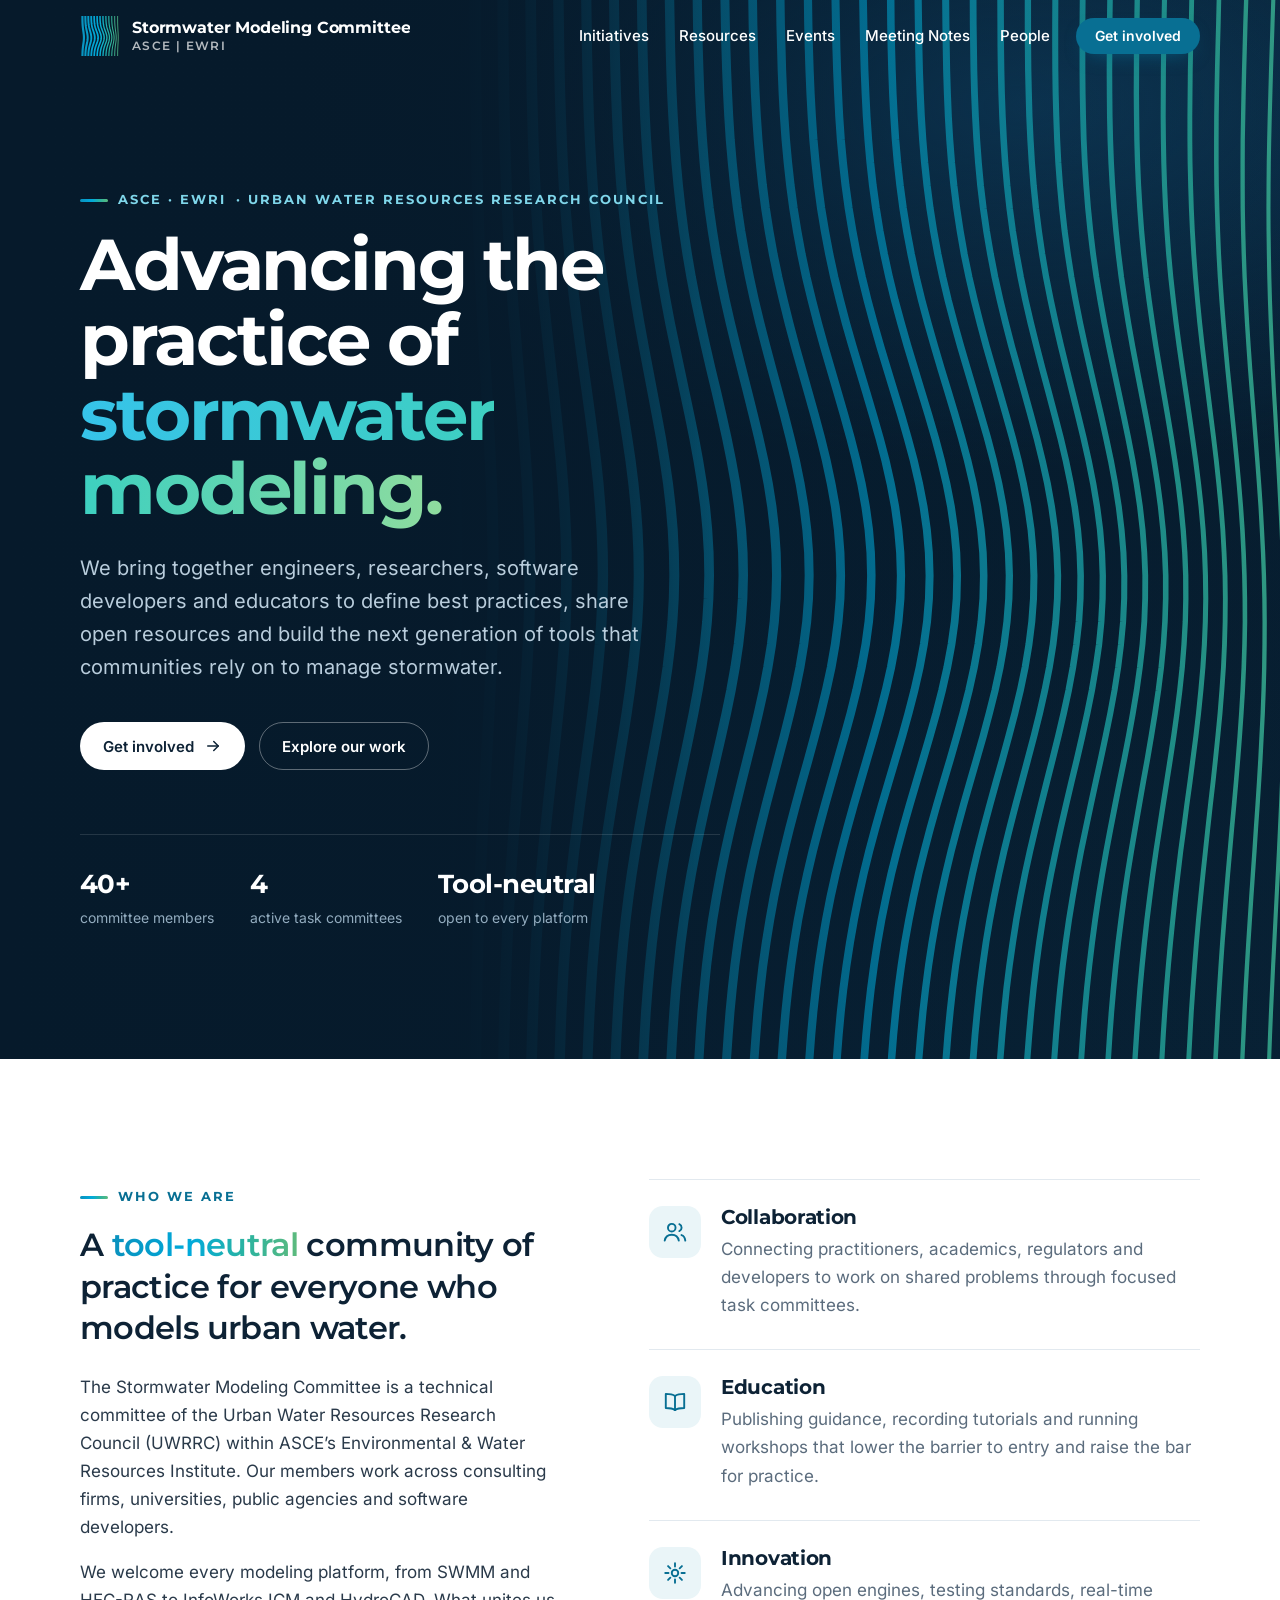
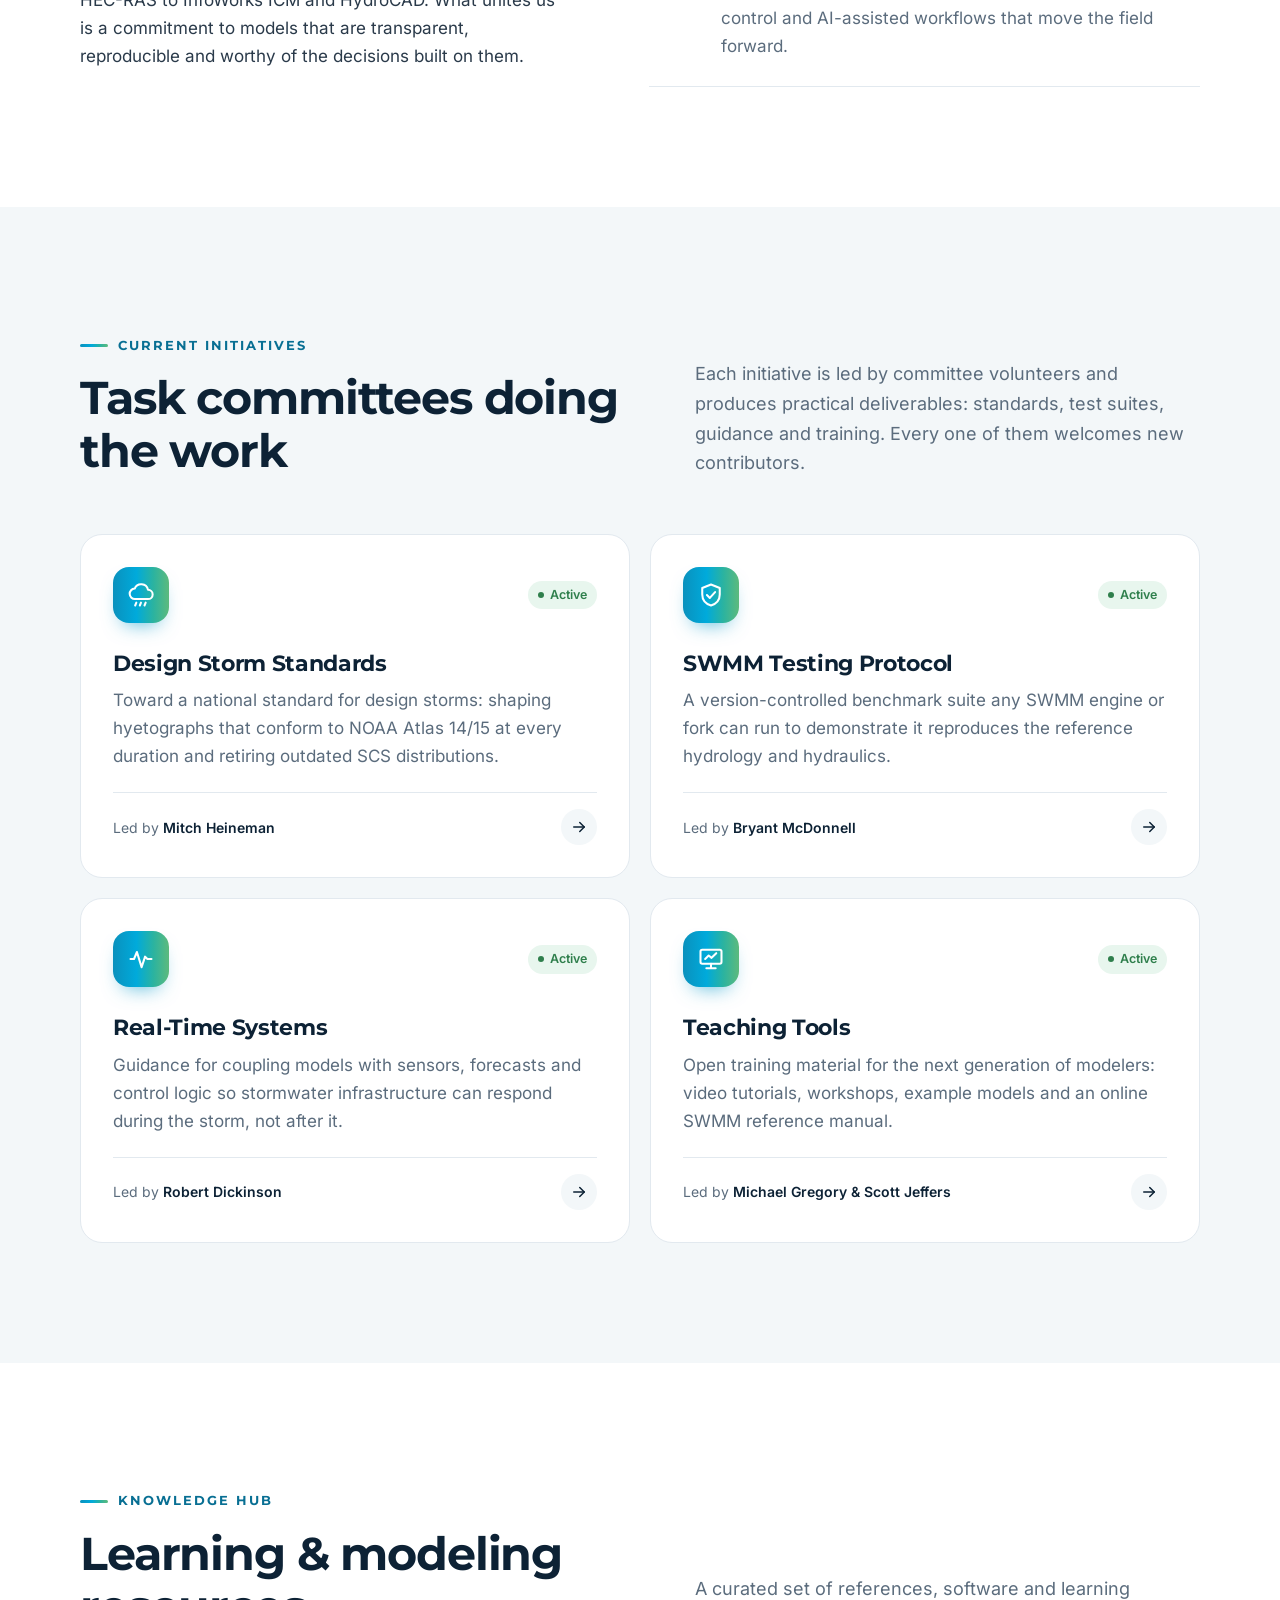
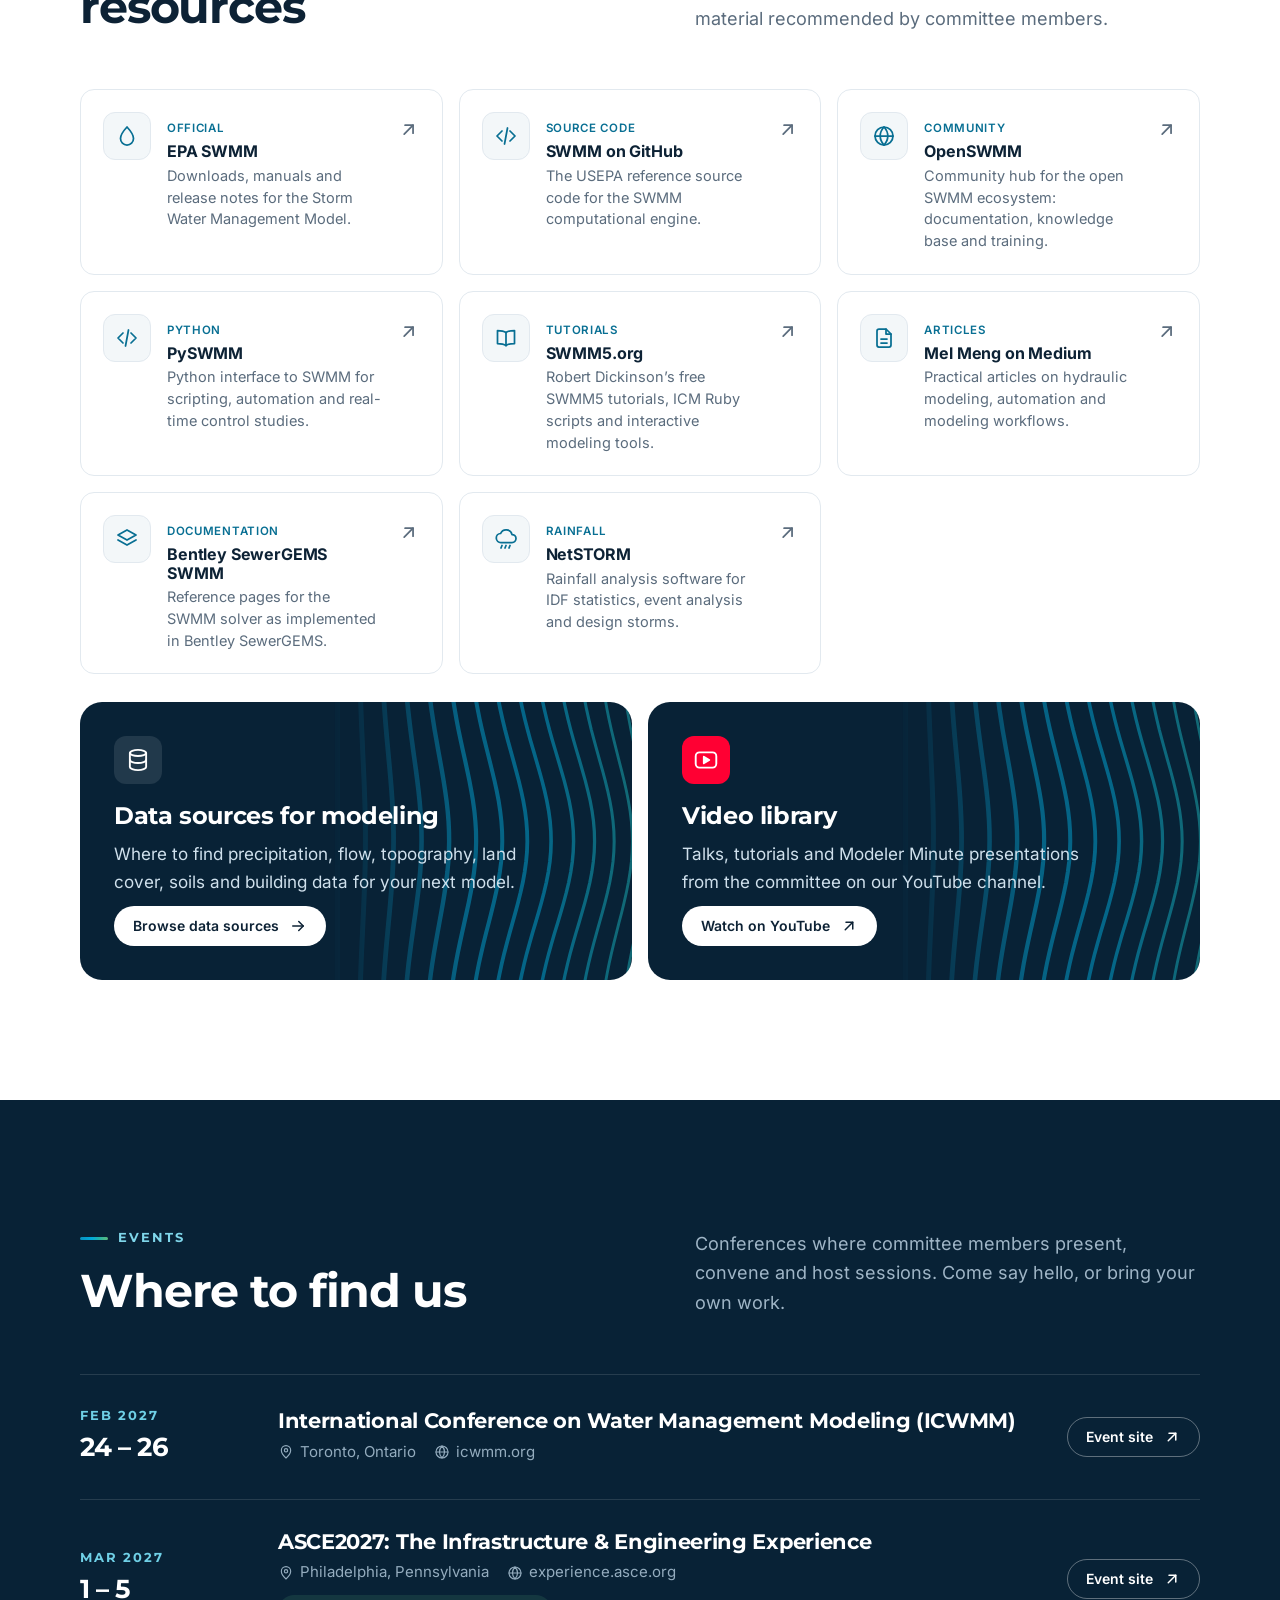
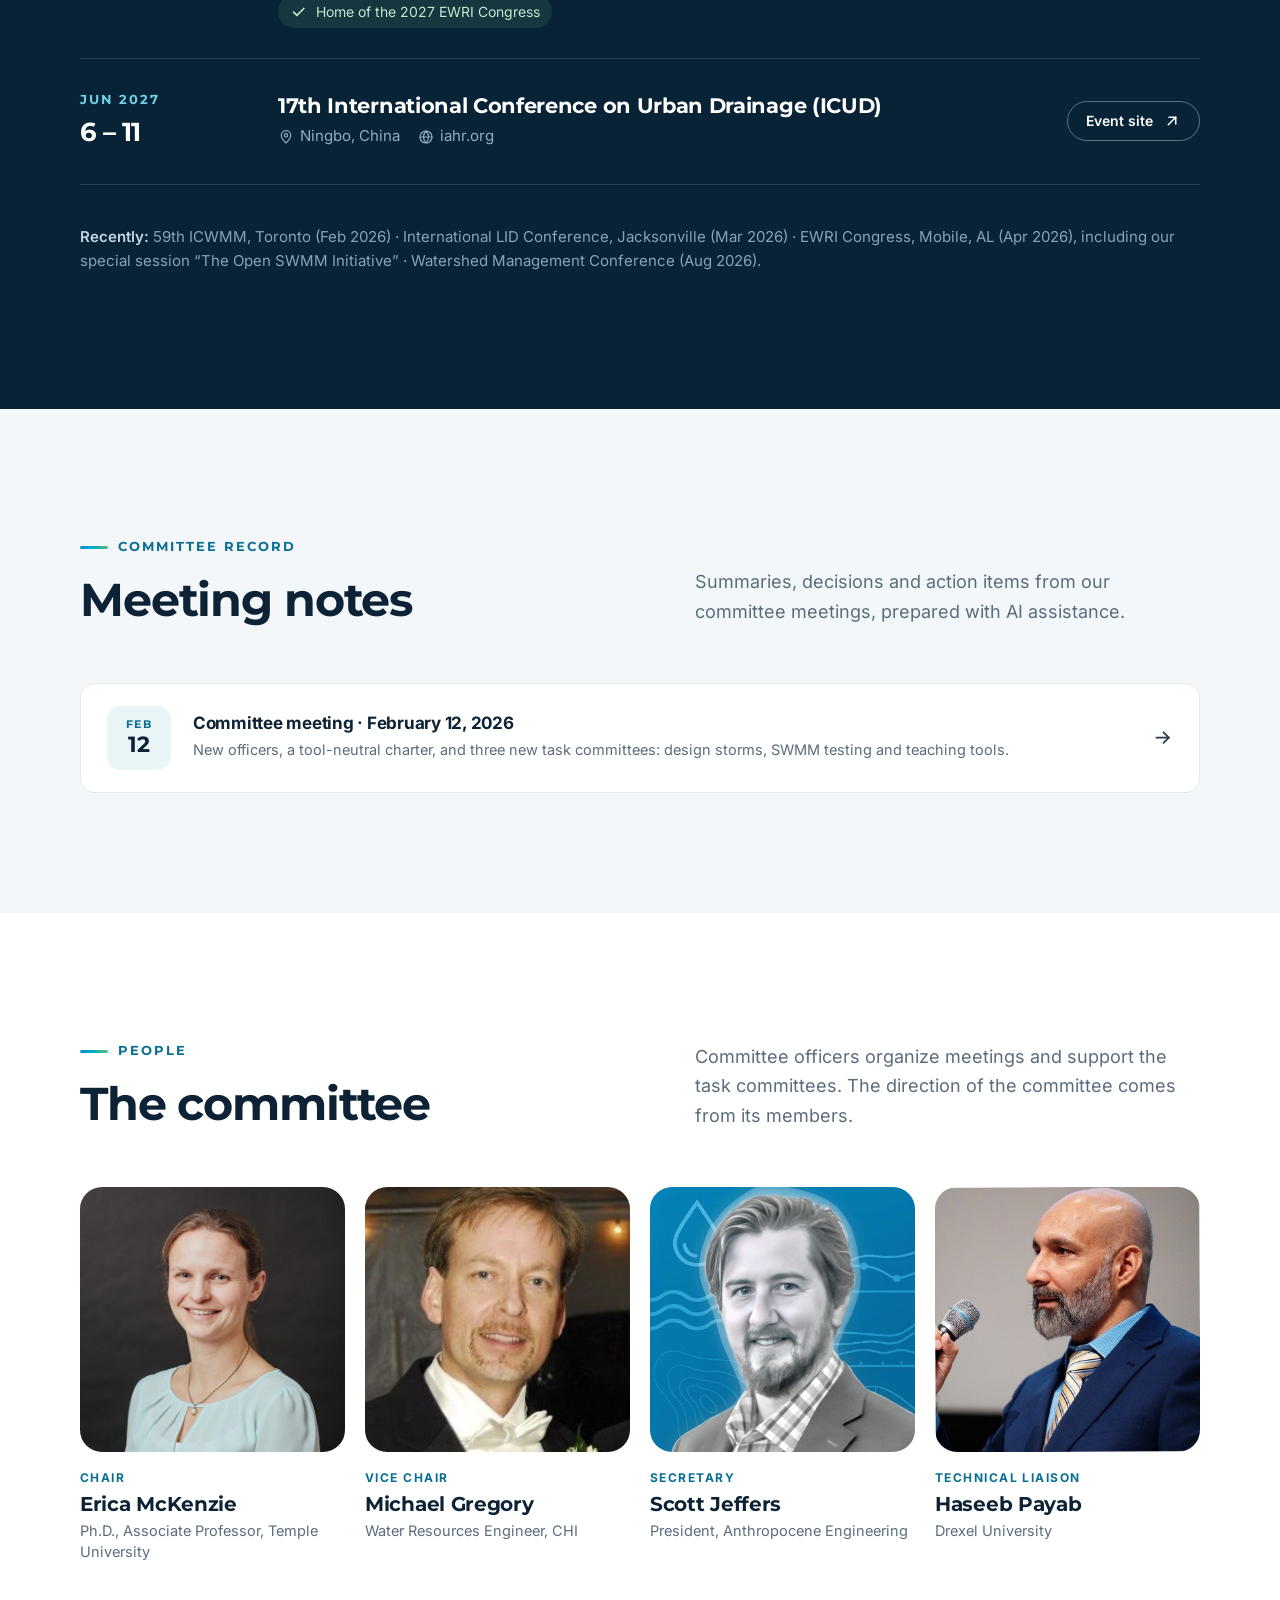
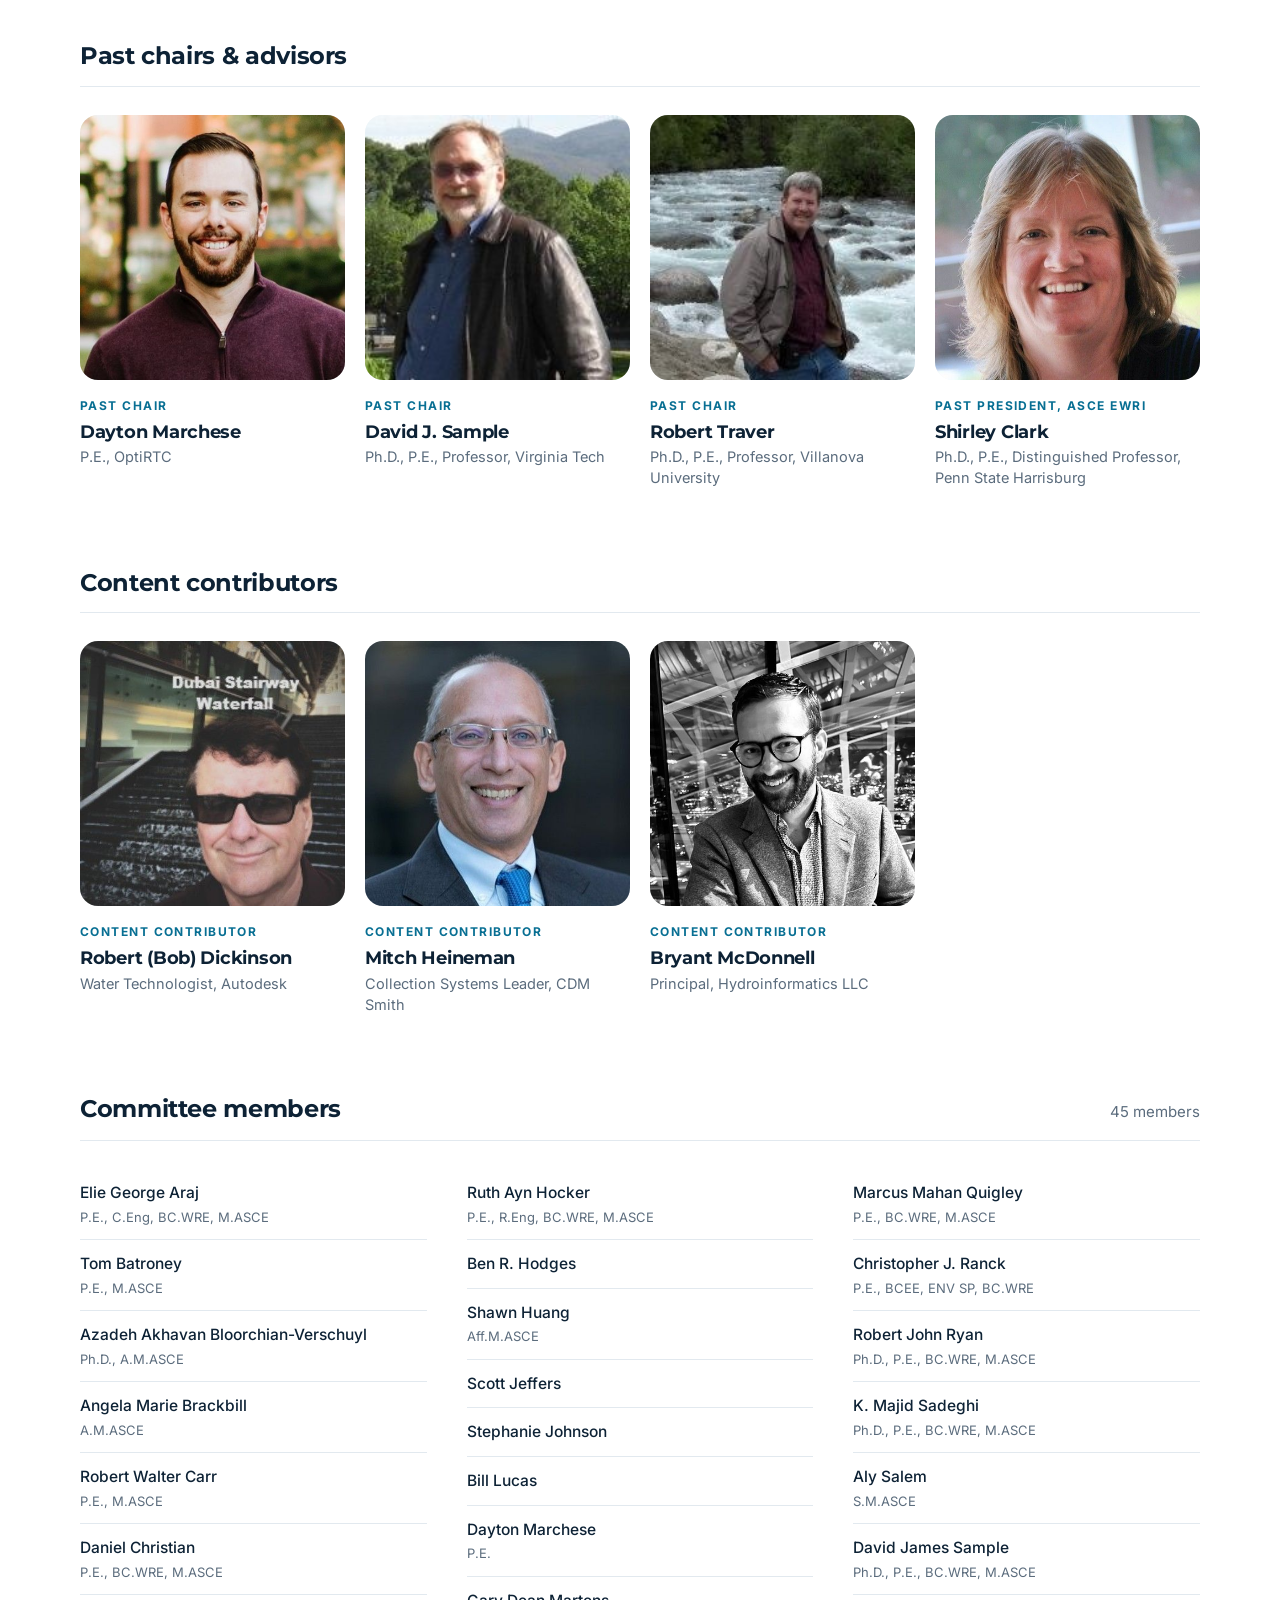
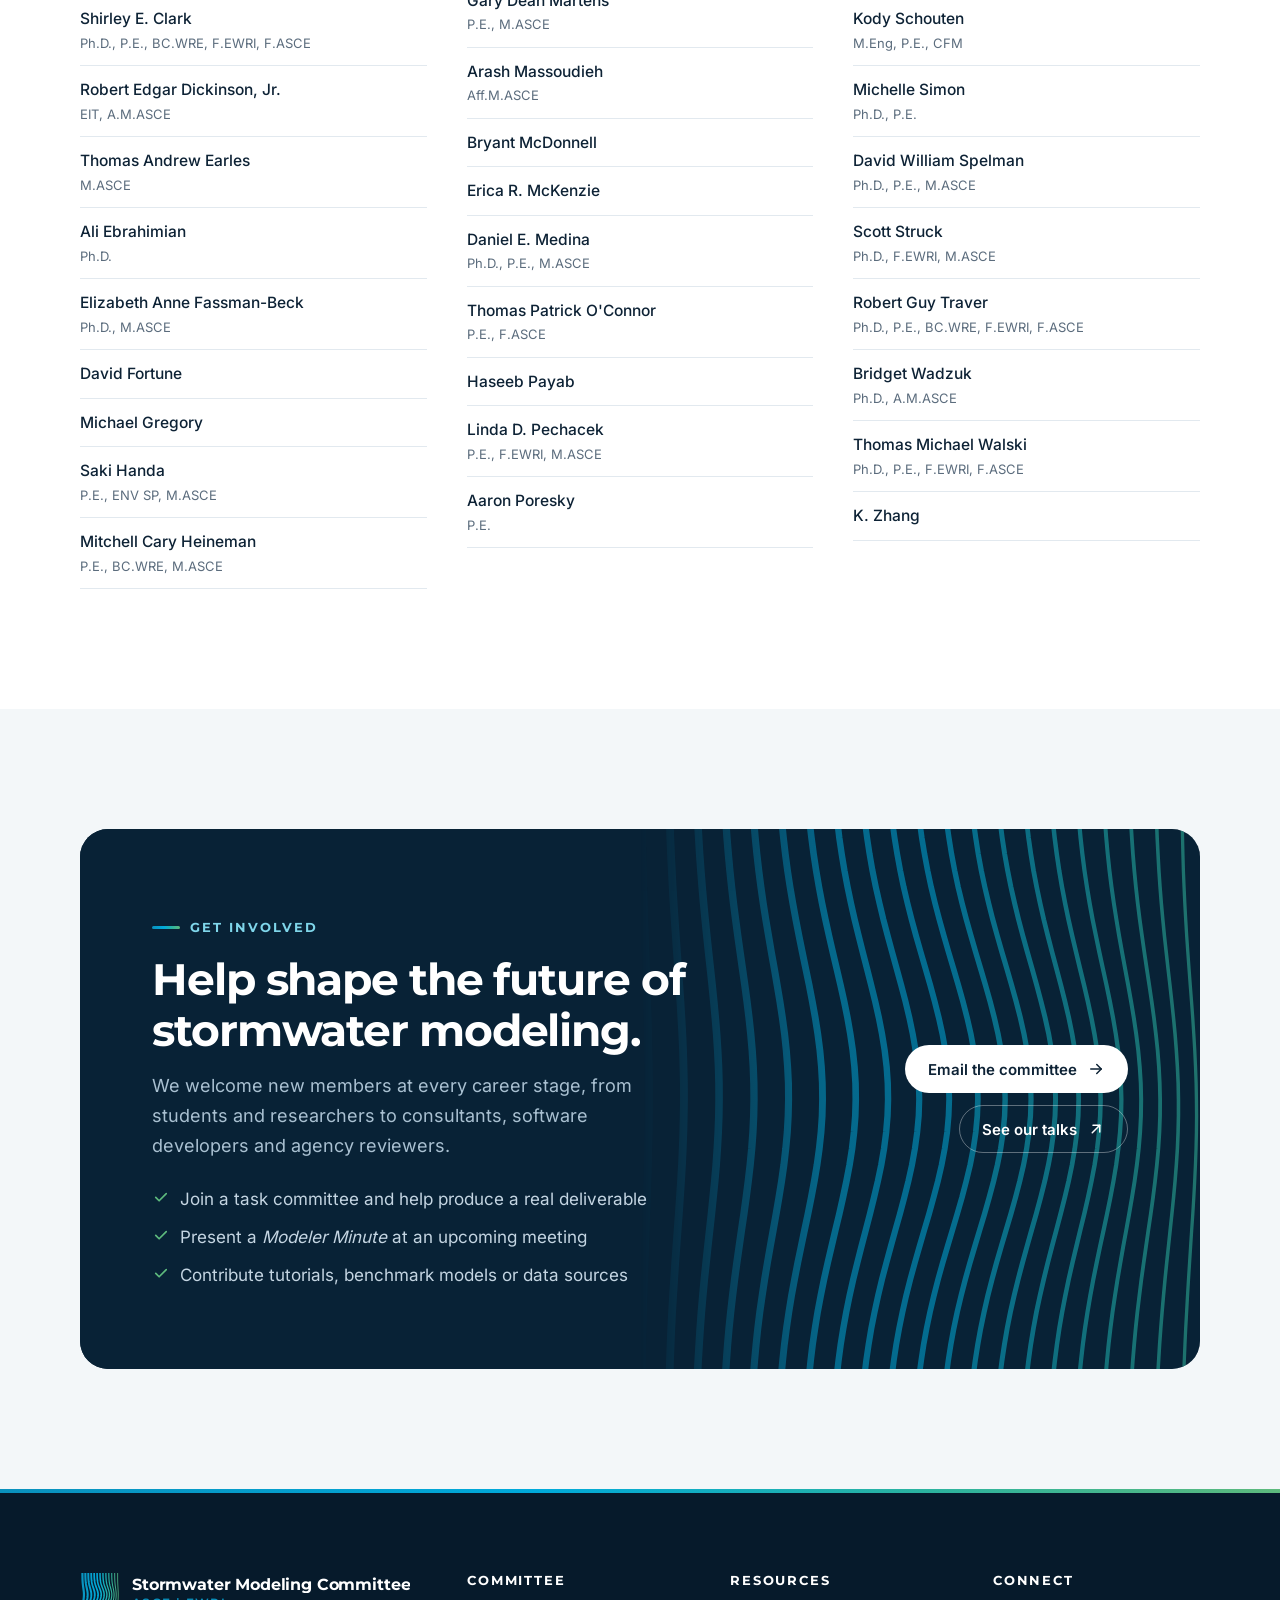
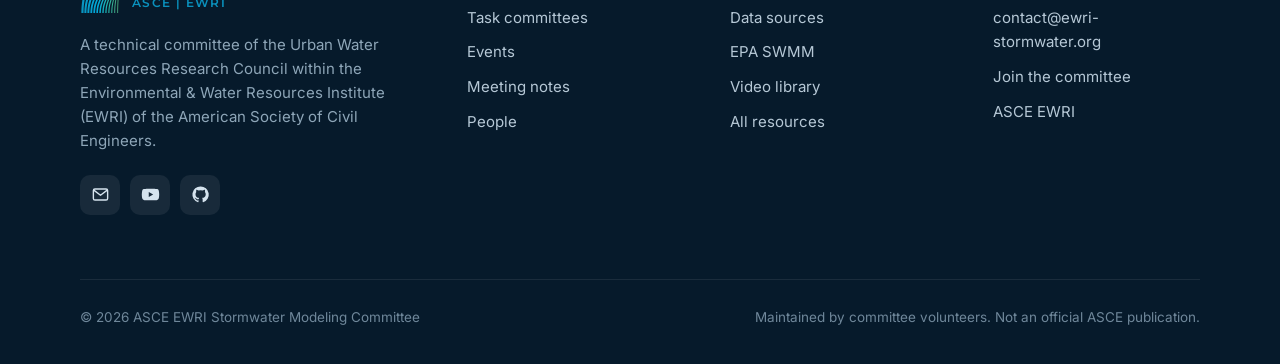
==== index.html @ 1399f3ff "Add Haseeb Payab as Technical Liaison; officers in a single row Co-Authored-By: Claude Opus 5.5 <nor" ====
<!DOCTYPE html>
<html lang="en" class="no-js">
<head>
  <meta charset="utf-8">
  <meta name="viewport" content="width=device-width, initial-scale=1">
  <title>Stormwater Modeling Committee · ASCE EWRI</title>
  <meta name="description" content="The ASCE EWRI Stormwater Modeling Committee brings together engineers, researchers and educators to advance best practices, open resources and tools for stormwater modeling.">
  <link rel="canonical" href="https://ewri-stormwater.org/">
  <meta name="theme-color" content="#061a2b">

  <meta property="og:type" content="website">
  <meta property="og:site_name" content="ASCE EWRI Stormwater Modeling Committee">
  <meta property="og:title" content="Stormwater Modeling Committee · ASCE EWRI">
  <meta property="og:description" content="The ASCE EWRI Stormwater Modeling Committee brings together engineers, researchers and educators to advance best practices, open resources and tools for stormwater modeling.">
  <meta property="og:url" content="https://ewri-stormwater.org/">
  <meta property="og:image" content="https://ewri-stormwater.org/assets/img/og-image.png">
  <meta name="twitter:card" content="summary_large_image">

  <link rel="icon" href="favicon.ico" sizes="any">
  <link rel="icon" type="image/svg+xml" href="assets/img/mark-simple.svg">
  <link rel="icon" type="image/png" sizes="64x64" href="assets/img/favicon-64.png">
  <link rel="apple-touch-icon" href="assets/img/apple-touch-icon.png">
  <link rel="manifest" href="site.webmanifest">

  <link rel="preload" href="assets/fonts/montserrat-latin-700-normal.woff2" as="font" type="font/woff2" crossorigin>
  <link rel="preload" href="assets/fonts/inter-latin-400-normal.woff2" as="font" type="font/woff2" crossorigin>
  <link rel="stylesheet" href="assets/site.css">
  <script defer src="assets/site.js"></script>
</head>
<body class="home">
<a class="skip-link" href="#main">Skip to content</a>
<header class="site-header on-dark">
  <div class="container">
    <nav class="nav" aria-label="Primary">
      <a class="brand" href="index.html" aria-label="Stormwater Modeling Committee — home">
        <img src="assets/img/mark-simple.svg" alt="" width="40" height="40">
        <span class="brand-text">
          <span class="brand-name">Stormwater Modeling Committee</span>
          <span class="brand-org">ASCE | EWRI</span>
        </span>
      </a>
      <div class="nav-links">
          <a href="#projects">Initiatives</a>
          <a href="#resources">Resources</a>
          <a href="#conferences">Events</a>
          <a href="#meeting-notes">Meeting Notes</a>
          <a href="#leadership">People</a>
        <a class="btn btn-primary btn-sm" href="#join">Get involved</a>
      </div>
      <button class="nav-toggle" type="button" aria-label="Open menu" aria-expanded="false" aria-controls="mobile-nav">
        <svg class="icon" aria-hidden="true"><use href="assets/icons.svg#i-menu"></use></svg>
      </button>
    </nav>
  </div>
  <div class="mobile-nav" id="mobile-nav">
      <a href="#projects">Initiatives</a>
      <a href="#resources">Resources</a>
      <a href="#conferences">Events</a>
      <a href="#meeting-notes">Meeting Notes</a>
      <a href="#leadership">People</a>
      <a class="btn btn-primary" href="#join">Get involved</a>
  </div>
</header>

<main id="main">
  <section class="hero on-dark">
    <div class="wave-field" data-lines="38" data-animate></div>
    <div class="container">
      <div class="hero-inner">
        <span class="eyebrow light">ASCE · EWRI<span class="hide-sm"> · Urban Water Resources Research Council</span></span>
        <h1>Advancing the practice of <span class="gradient-text">stormwater modeling.</span></h1>
        <p class="lead">We bring together engineers, researchers, software developers and educators to define best practices, share open resources and build the next generation of tools that communities rely on to manage stormwater.</p>
        <div class="hero-actions">
          <a class="btn btn-light" href="#join">Get involved <svg class="icon" aria-hidden="true"><use href="assets/icons.svg#i-arrow-right"></use></svg></a>
          <a class="btn btn-ghost-light" href="#projects">Explore our work</a>
        </div>
        <div class="hero-meta">
          <div><strong>40+</strong><span>committee members</span></div>
          <div><strong>4</strong><span>active task committees</span></div>
          <div><strong>Tool-neutral</strong><span>open to every platform</span></div>
        </div>
      </div>
    </div>
  </section>

  <section class="section" id="about">
    <div class="container mission">
      <div class="reveal">
        <span class="eyebrow">Who we are</span>
        <p class="mission-statement">A <em>tool-neutral</em> community of practice for everyone who models urban water.</p>
        <p>The Stormwater Modeling Committee is a technical committee of the Urban Water Resources Research Council (UWRRC) within ASCE’s Environmental &amp; Water Resources Institute. Our members work across consulting firms, universities, public agencies and software developers.</p>
        <p>We welcome every modeling platform, from SWMM and HEC-RAS to InfoWorks ICM and HydroCAD. What unites us is a commitment to models that are transparent, reproducible and worthy of the decisions built on them.</p>
      </div>
      <div class="pillars reveal">
        <div class="pillar">
          <span class="pillar-icon"><svg class="icon" aria-hidden="true"><use href="assets/icons.svg#i-users"></use></svg></span>
          <div><h3>Collaboration</h3><p>Connecting practitioners, academics, regulators and developers to work on shared problems through focused task committees.</p></div>
        </div>
        <div class="pillar">
          <span class="pillar-icon"><svg class="icon" aria-hidden="true"><use href="assets/icons.svg#i-book"></use></svg></span>
          <div><h3>Education</h3><p>Publishing guidance, recording tutorials and running workshops that lower the barrier to entry and raise the bar for practice.</p></div>
        </div>
        <div class="pillar">
          <span class="pillar-icon"><svg class="icon" aria-hidden="true"><use href="assets/icons.svg#i-spark"></use></svg></span>
          <div><h3>Innovation</h3><p>Advancing open engines, testing standards, real-time control and AI-assisted workflows that move the field forward.</p></div>
        </div>
      </div>
    </div>
  </section>

  <section class="section soft" id="projects">
    <div class="container">
      <div class="section-head split reveal">
        <div>
          <span class="eyebrow">Current initiatives</span>
          <h2>Task committees doing the work</h2>
        </div>
        <p>Each initiative is led by committee volunteers and produces practical deliverables: standards, test suites, guidance and training. Every one of them welcomes new contributors.</p>
      </div>
      <div class="cards two">
        <a class="card reveal" href="Initiatives/design-storm-standards.html">
          <div class="card-top">
            <span class="card-icon"><svg class="icon" aria-hidden="true"><use href="assets/icons.svg#i-rain"></use></svg></span>
            <span class="chip green dot">Active</span>
          </div>
          <h3>Design Storm Standards</h3>
          <p>Toward a national standard for design storms: shaping hyetographs that conform to NOAA Atlas 14/15 at every duration and retiring outdated SCS distributions.</p>
          <div class="lead-by"><span>Led by <strong>Mitch Heineman</strong></span><span class="go"><svg class="icon" aria-hidden="true"><use href="assets/icons.svg#i-arrow-right"></use></svg></span></div>
        </a>
        <a class="card reveal" href="Initiatives/swmm-testing-protocol.html">
          <div class="card-top">
            <span class="card-icon"><svg class="icon" aria-hidden="true"><use href="assets/icons.svg#i-check-shield"></use></svg></span>
            <span class="chip green dot">Active</span>
          </div>
          <h3>SWMM Testing Protocol</h3>
          <p>A version-controlled benchmark suite any SWMM engine or fork can run to demonstrate it reproduces the reference hydrology and hydraulics.</p>
          <div class="lead-by"><span>Led by <strong>Bryant McDonnell</strong></span><span class="go"><svg class="icon" aria-hidden="true"><use href="assets/icons.svg#i-arrow-right"></use></svg></span></div>
        </a>
        <a class="card reveal" href="Initiatives/real-time-systems.html">
          <div class="card-top">
            <span class="card-icon"><svg class="icon" aria-hidden="true"><use href="assets/icons.svg#i-signal"></use></svg></span>
            <span class="chip green dot">Active</span>
          </div>
          <h3>Real-Time Systems</h3>
          <p>Guidance for coupling models with sensors, forecasts and control logic so stormwater infrastructure can respond during the storm, not after it.</p>
          <div class="lead-by"><span>Led by <strong>Robert Dickinson</strong></span><span class="go"><svg class="icon" aria-hidden="true"><use href="assets/icons.svg#i-arrow-right"></use></svg></span></div>
        </a>
        <a class="card reveal" href="Initiatives/teaching-tools.html">
          <div class="card-top">
            <span class="card-icon"><svg class="icon" aria-hidden="true"><use href="assets/icons.svg#i-teach"></use></svg></span>
            <span class="chip green dot">Active</span>
          </div>
          <h3>Teaching Tools</h3>
          <p>Open training material for the next generation of modelers: video tutorials, workshops, example models and an online SWMM reference manual.</p>
          <div class="lead-by"><span>Led by <strong>Michael Gregory & Scott Jeffers</strong></span><span class="go"><svg class="icon" aria-hidden="true"><use href="assets/icons.svg#i-arrow-right"></use></svg></span></div>
        </a>
      </div>
    </div>
  </section>

  <section class="section" id="resources">
    <div class="container">
      <div class="section-head split reveal">
        <div>
          <span class="eyebrow">Knowledge hub</span>
          <h2>Learning &amp; modeling resources</h2>
        </div>
        <p>A curated set of references, software and learning material recommended by committee members.</p>
      </div>
      <div class="resource-grid">
        <a class="resource reveal" href="https://www.epa.gov/water-research/storm-water-management-model-swmm" target="_blank" rel="noopener">
          <span class="resource-logo"><svg class="icon" aria-hidden="true"><use href="assets/icons.svg#i-droplet"></use></svg></span>
          <span>
            <span class="resource-tag">Official</span>
            <h3>EPA SWMM</h3>
            <p>Downloads, manuals and release notes for the Storm Water Management Model.</p>
          </span>
          <span class="ext"><svg class="icon" aria-hidden="true"><use href="assets/icons.svg#i-external"></use></svg></span>
        </a>
        <a class="resource reveal" href="https://github.com/USEPA/Stormwater-Management-Model" target="_blank" rel="noopener">
          <span class="resource-logo"><svg class="icon" aria-hidden="true"><use href="assets/icons.svg#i-code"></use></svg></span>
          <span>
            <span class="resource-tag">Source code</span>
            <h3>SWMM on GitHub</h3>
            <p>The USEPA reference source code for the SWMM computational engine.</p>
          </span>
          <span class="ext"><svg class="icon" aria-hidden="true"><use href="assets/icons.svg#i-external"></use></svg></span>
        </a>
        <a class="resource reveal" href="https://www.openswmm.org/" target="_blank" rel="noopener">
          <span class="resource-logo"><svg class="icon" aria-hidden="true"><use href="assets/icons.svg#i-globe"></use></svg></span>
          <span>
            <span class="resource-tag">Community</span>
            <h3>OpenSWMM</h3>
            <p>Community hub for the open SWMM ecosystem: documentation, knowledge base and training.</p>
          </span>
          <span class="ext"><svg class="icon" aria-hidden="true"><use href="assets/icons.svg#i-external"></use></svg></span>
        </a>
        <a class="resource reveal" href="https://www.pyswmm.org/" target="_blank" rel="noopener">
          <span class="resource-logo"><svg class="icon" aria-hidden="true"><use href="assets/icons.svg#i-code"></use></svg></span>
          <span>
            <span class="resource-tag">Python</span>
            <h3>PySWMM</h3>
            <p>Python interface to SWMM for scripting, automation and real-time control studies.</p>
          </span>
          <span class="ext"><svg class="icon" aria-hidden="true"><use href="assets/icons.svg#i-external"></use></svg></span>
        </a>
        <a class="resource reveal" href="https://swmm5.org/" target="_blank" rel="noopener">
          <span class="resource-logo"><svg class="icon" aria-hidden="true"><use href="assets/icons.svg#i-book"></use></svg></span>
          <span>
            <span class="resource-tag">Tutorials</span>
            <h3>SWMM5.org</h3>
            <p>Robert Dickinson’s free SWMM5 tutorials, ICM Ruby scripts and interactive modeling tools.</p>
          </span>
          <span class="ext"><svg class="icon" aria-hidden="true"><use href="assets/icons.svg#i-external"></use></svg></span>
        </a>
        <a class="resource reveal" href="https://mel-meng-pe.medium.com/" target="_blank" rel="noopener">
          <span class="resource-logo"><svg class="icon" aria-hidden="true"><use href="assets/icons.svg#i-file"></use></svg></span>
          <span>
            <span class="resource-tag">Articles</span>
            <h3>Mel Meng on Medium</h3>
            <p>Practical articles on hydraulic modeling, automation and modeling workflows.</p>
          </span>
          <span class="ext"><svg class="icon" aria-hidden="true"><use href="assets/icons.svg#i-external"></use></svg></span>
        </a>
        <a class="resource reveal" href="https://docs.bentley.com/LiveContent/web/Bentley%20SewerGEMS%20SS5-v2/en/GUID-34B7A754-7CE9-4BD6-A93C-F6E1059D9929.html" target="_blank" rel="noopener">
          <span class="resource-logo"><svg class="icon" aria-hidden="true"><use href="assets/icons.svg#i-layers"></use></svg></span>
          <span>
            <span class="resource-tag">Documentation</span>
            <h3>Bentley SewerGEMS SWMM</h3>
            <p>Reference pages for the SWMM solver as implemented in Bentley SewerGEMS.</p>
          </span>
          <span class="ext"><svg class="icon" aria-hidden="true"><use href="assets/icons.svg#i-external"></use></svg></span>
        </a>
        <a class="resource reveal" href="http://www.dynsystem.com/netstorm/" target="_blank" rel="noopener">
          <span class="resource-logo"><svg class="icon" aria-hidden="true"><use href="assets/icons.svg#i-rain"></use></svg></span>
          <span>
            <span class="resource-tag">Rainfall</span>
            <h3>NetSTORM</h3>
            <p>Rainfall analysis software for IDF statistics, event analysis and design storms.</p>
          </span>
          <span class="ext"><svg class="icon" aria-hidden="true"><use href="assets/icons.svg#i-external"></use></svg></span>
        </a>
      </div>
      <div class="feature-band">
        <a class="feature reveal" href="Resources/data-sources.html">
          <div class="wave-field" data-lines="22"></div>
          <span class="feature-icon"><svg class="icon" aria-hidden="true"><use href="assets/icons.svg#i-database"></use></svg></span>
          <h3>Data sources for modeling</h3>
          <p>Where to find precipitation, flow, topography, land cover, soils and building data for your next model.</p>
          <span class="btn btn-light btn-sm">Browse data sources <svg class="icon" aria-hidden="true"><use href="assets/icons.svg#i-arrow-right"></use></svg></span>
        </a>
        <a class="feature youtube reveal" href="https://www.youtube.com/@StormwaterModelingEWRI/playlists" target="_blank" rel="noopener">
          <div class="wave-field" data-lines="22"></div>
          <span class="feature-icon"><svg class="icon" aria-hidden="true"><use href="assets/icons.svg#i-play"></use></svg></span>
          <h3>Video library</h3>
          <p>Talks, tutorials and Modeler Minute presentations from the committee on our YouTube channel.</p>
          <span class="btn btn-light btn-sm">Watch on YouTube <svg class="icon" aria-hidden="true"><use href="assets/icons.svg#i-external"></use></svg></span>
        </a>
      </div>
    </div>
  </section>

  <section class="section dark on-dark" id="conferences">
    <div class="container">
      <div class="section-head split reveal">
        <div>
          <span class="eyebrow">Events</span>
          <h2>Where to find us</h2>
        </div>
        <p>Conferences where committee members present, convene and host sessions. Come say hello, or bring your own work.</p>
      </div>
      <div class="events">
        <article class="event reveal">
          <div class="event-date"><span class="m">Feb 2027</span><span class="d">24 – 26</span></div>
          <div>
            <h3>International Conference on Water Management Modeling (ICWMM)</h3>
            <div class="event-meta"><span><svg class="icon" aria-hidden="true"><use href="assets/icons.svg#i-pin"></use></svg>Toronto, Ontario</span><span><svg class="icon" aria-hidden="true"><use href="assets/icons.svg#i-globe"></use></svg>icwmm.org</span></div>
            
          </div>
          <a class="btn btn-ghost-light btn-sm" href="https://www.icwmm.org/" target="_blank" rel="noopener">Event site <svg class="icon" aria-hidden="true"><use href="assets/icons.svg#i-external"></use></svg></a>
        </article>
        <article class="event reveal">
          <div class="event-date"><span class="m">Mar 2027</span><span class="d">1 – 5</span></div>
          <div>
            <h3>ASCE2027: The Infrastructure & Engineering Experience</h3>
            <div class="event-meta"><span><svg class="icon" aria-hidden="true"><use href="assets/icons.svg#i-pin"></use></svg>Philadelphia, Pennsylvania</span><span><svg class="icon" aria-hidden="true"><use href="assets/icons.svg#i-globe"></use></svg>experience.asce.org</span></div>
            <span class="event-note"><svg class="icon" aria-hidden="true"><use href="assets/icons.svg#i-check"></use></svg>Home of the 2027 EWRI Congress</span>
          </div>
          <a class="btn btn-ghost-light btn-sm" href="https://experience.asce.org/" target="_blank" rel="noopener">Event site <svg class="icon" aria-hidden="true"><use href="assets/icons.svg#i-external"></use></svg></a>
        </article>
        <article class="event reveal">
          <div class="event-date"><span class="m">Jun 2027</span><span class="d">6 – 11</span></div>
          <div>
            <h3>17th International Conference on Urban Drainage (ICUD)</h3>
            <div class="event-meta"><span><svg class="icon" aria-hidden="true"><use href="assets/icons.svg#i-pin"></use></svg>Ningbo, China</span><span><svg class="icon" aria-hidden="true"><use href="assets/icons.svg#i-globe"></use></svg>iahr.org</span></div>
            
          </div>
          <a class="btn btn-ghost-light btn-sm" href="https://www.iahr.org/index/detail/2402" target="_blank" rel="noopener">Event site <svg class="icon" aria-hidden="true"><use href="assets/icons.svg#i-external"></use></svg></a>
        </article>
      </div>
      <p class="past-events reveal"><strong>Recently:</strong> 59th ICWMM, Toronto (Feb 2026) · International LID Conference, Jacksonville (Mar 2026) · EWRI Congress, Mobile, AL (Apr 2026), including our special session “The Open SWMM Initiative” · Watershed Management Conference (Aug 2026).</p>
    </div>
  </section>

  <section class="section soft" id="meeting-notes">
    <div class="container">
      <div class="section-head split reveal">
        <div>
          <span class="eyebrow">Committee record</span>
          <h2>Meeting notes</h2>
        </div>
        <p>Summaries, decisions and action items from our committee meetings, prepared with AI assistance.</p>
      </div>
      <div class="notes-list">
        <a class="note-row reveal" href="MeetingNotes/2026-02-12-meeting-notes.html">
          <span class="note-date"><small>Feb</small><b>12</b></span>
          <span>
            <h3>Committee meeting · February 12, 2026</h3>
            <p>New officers, a tool-neutral charter, and three new task committees: design storms, SWMM testing and teaching tools.</p>
          </span>
          <span class="go"><svg class="icon" aria-hidden="true"><use href="assets/icons.svg#i-arrow-right"></use></svg></span>
        </a>
      </div>
    </div>
  </section>

  <section class="section" id="leadership">
    <div class="container">
      <div class="section-head split reveal">
        <div>
          <span class="eyebrow">People</span>
          <h2>The committee</h2>
        </div>
        <p>Committee officers organize meetings and support the task committees. The direction of the committee comes from its members.</p>
      </div>

      <div class="leaders officers">
        <article class="person reveal">
          <div class="person-photo"><img src="assets/img/members/erica.jpg" alt="Portrait of Erica McKenzie" loading="lazy" width="320" height="320"></div>
          <span class="role">Chair</span>
          <h3>Erica McKenzie</h3>
          <p>Ph.D., Associate Professor, Temple University</p>
        </article>
        <article class="person reveal">
          <div class="person-photo"><img src="assets/img/members/mike.jpg" alt="Portrait of Michael Gregory" loading="lazy" width="320" height="320"></div>
          <span class="role">Vice Chair</span>
          <h3>Michael Gregory</h3>
          <p>Water Resources Engineer, CHI</p>
        </article>
        <article class="person reveal">
          <div class="person-photo"><img src="assets/img/members/scott-jeffers.jpg" alt="Portrait of Scott Jeffers" loading="lazy" width="320" height="320"></div>
          <span class="role">Secretary</span>
          <h3>Scott Jeffers</h3>
          <p>President, Anthropocene Engineering</p>
        </article>
        <article class="person reveal">
          <div class="person-photo"><img src="assets/img/members/haseeb.jpg" alt="Portrait of Haseeb Payab" loading="lazy" width="320" height="320"></div>
          <span class="role">Technical Liaison</span>
          <h3><a href="https://www.linkedin.com/in/haseeb-payab-4a71992b/" target="_blank" rel="noopener">Haseeb Payab</a></h3>
          <p>Drexel University</p>
        </article>
      </div>

      <div class="sub-head reveal"><h3>Past chairs &amp; advisors</h3></div>
      <div class="leaders">
        <article class="person reveal">
          <div class="person-photo"><img src="assets/img/members/dayton.jpg" alt="Portrait of Dayton Marchese" loading="lazy" width="320" height="320"></div>
          <span class="role">Past Chair</span>
          <h3>Dayton Marchese</h3>
          <p>P.E., OptiRTC</p>
        </article>
        <article class="person reveal">
          <div class="person-photo"><img src="assets/img/members/sample.jpg" alt="Portrait of David J. Sample" loading="lazy" width="320" height="320"></div>
          <span class="role">Past Chair</span>
          <h3>David J. Sample</h3>
          <p>Ph.D., P.E., Professor, Virginia Tech</p>
        </article>
        <article class="person reveal">
          <div class="person-photo"><img src="assets/img/members/traver.jpg" alt="Portrait of Robert Traver" loading="lazy" width="320" height="320"></div>
          <span class="role">Past Chair</span>
          <h3>Robert Traver</h3>
          <p>Ph.D., P.E., Professor, Villanova University</p>
        </article>
        <article class="person reveal">
          <div class="person-photo"><img src="assets/img/members/shirley.jpg" alt="Portrait of Shirley Clark" loading="lazy" width="320" height="320"></div>
          <span class="role">Past President, ASCE EWRI</span>
          <h3>Shirley Clark</h3>
          <p>Ph.D., P.E., Distinguished Professor, Penn State Harrisburg</p>
        </article>
      </div>

      <div class="sub-head reveal"><h3>Content contributors</h3></div>
      <div class="leaders">
        <article class="person reveal">
          <div class="person-photo"><img src="assets/img/members/bob.jpg" alt="Portrait of Robert (Bob) Dickinson" loading="lazy" width="320" height="320"></div>
          <span class="role">Content contributor</span>
          <h3>Robert (Bob) Dickinson</h3>
          <p>Water Technologist, Autodesk</p>
        </article>
        <article class="person reveal">
          <div class="person-photo"><img src="assets/img/members/mitch.jpg" alt="Portrait of Mitch Heineman" loading="lazy" width="320" height="320"></div>
          <span class="role">Content contributor</span>
          <h3>Mitch Heineman</h3>
          <p>Collection Systems Leader, CDM Smith</p>
        </article>
        <article class="person reveal">
          <div class="person-photo"><img src="assets/img/members/bryant.jpg" alt="Portrait of Bryant McDonnell" loading="lazy" width="320" height="320"></div>
          <span class="role">Content contributor</span>
          <h3>Bryant McDonnell</h3>
          <p>Principal, Hydroinformatics LLC</p>
        </article>
      </div>

      <div class="sub-head reveal"><h3>Committee members</h3><span>45 members</span></div>
      <ul class="roster reveal">
          <li>Elie George Araj<span>P.E., C.Eng, BC.WRE, M.ASCE</span></li>
          <li>Tom Batroney<span>P.E., M.ASCE</span></li>
          <li>Azadeh Akhavan Bloorchian-Verschuyl<span>Ph.D., A.M.ASCE</span></li>
          <li>Angela Marie Brackbill<span>A.M.ASCE</span></li>
          <li>Robert Walter Carr<span>P.E., M.ASCE</span></li>
          <li>Daniel Christian<span>P.E., BC.WRE, M.ASCE</span></li>
          <li>Shirley E. Clark<span>Ph.D., P.E., BC.WRE, F.EWRI, F.ASCE</span></li>
          <li>Robert Edgar Dickinson, Jr.<span>EIT, A.M.ASCE</span></li>
          <li>Thomas Andrew Earles<span>M.ASCE</span></li>
          <li>Ali Ebrahimian<span>Ph.D.</span></li>
          <li>Elizabeth Anne Fassman-Beck<span>Ph.D., M.ASCE</span></li>
          <li>David Fortune</li>
          <li>Michael Gregory</li>
          <li>Saki Handa<span>P.E., ENV SP, M.ASCE</span></li>
          <li>Mitchell Cary Heineman<span>P.E., BC.WRE, M.ASCE</span></li>
          <li>Ruth Ayn Hocker<span>P.E., R.Eng, BC.WRE, M.ASCE</span></li>
          <li>Ben R. Hodges</li>
          <li>Shawn Huang<span>Aff.M.ASCE</span></li>
          <li>Scott Jeffers</li>
          <li>Stephanie Johnson</li>
          <li>Bill Lucas</li>
          <li>Dayton Marchese<span>P.E.</span></li>
          <li>Gary Dean Martens<span>P.E., M.ASCE</span></li>
          <li>Arash Massoudieh<span>Aff.M.ASCE</span></li>
          <li>Bryant McDonnell</li>
          <li>Erica R. McKenzie</li>
          <li>Daniel E. Medina<span>Ph.D., P.E., M.ASCE</span></li>
          <li>Thomas Patrick O'Connor<span>P.E., F.ASCE</span></li>
          <li>Haseeb Payab</li>
          <li>Linda D. Pechacek<span>P.E., F.EWRI, M.ASCE</span></li>
          <li>Aaron Poresky<span>P.E.</span></li>
          <li>Marcus Mahan Quigley<span>P.E., BC.WRE, M.ASCE</span></li>
          <li>Christopher J. Ranck<span>P.E., BCEE, ENV SP, BC.WRE</span></li>
          <li>Robert John Ryan<span>Ph.D., P.E., BC.WRE, M.ASCE</span></li>
          <li>K. Majid Sadeghi<span>Ph.D., P.E., BC.WRE, M.ASCE</span></li>
          <li>Aly Salem<span>S.M.ASCE</span></li>
          <li>David James Sample<span>Ph.D., P.E., BC.WRE, M.ASCE</span></li>
          <li>Kody Schouten<span>M.Eng, P.E., CFM</span></li>
          <li>Michelle Simon<span>Ph.D., P.E.</span></li>
          <li>David William Spelman<span>Ph.D., P.E., M.ASCE</span></li>
          <li>Scott Struck<span>Ph.D., F.EWRI, M.ASCE</span></li>
          <li>Robert Guy Traver<span>Ph.D., P.E., BC.WRE, F.EWRI, F.ASCE</span></li>
          <li>Bridget Wadzuk<span>Ph.D., A.M.ASCE</span></li>
          <li>Thomas Michael Walski<span>Ph.D., P.E., F.EWRI, F.ASCE</span></li>
          <li>K. Zhang</li>
      </ul>
    </div>
  </section>

  <section class="section soft" id="join">
    <div class="container">
      <div class="cta reveal on-dark">
        <div class="wave-field" data-lines="28"></div>
        <div>
          <span class="eyebrow light">Get involved</span>
          <h2>Help shape the future of stormwater modeling.</h2>
          <p>We welcome new members at every career stage, from students and researchers to consultants, software developers and agency reviewers.</p>
          <ul class="cta-list">
            <li><svg class="icon" aria-hidden="true"><use href="assets/icons.svg#i-check"></use></svg><span>Join a task committee and help produce a real deliverable</span></li>
            <li><svg class="icon" aria-hidden="true"><use href="assets/icons.svg#i-check"></use></svg><span>Present a <em>Modeler Minute</em> at an upcoming meeting</span></li>
            <li><svg class="icon" aria-hidden="true"><use href="assets/icons.svg#i-check"></use></svg><span>Contribute tutorials, benchmark models or data sources</span></li>
          </ul>
        </div>
        <div class="cta-actions">
          <a class="btn btn-light" href="mailto:contact@ewri-stormwater.org?subject=Joining%20the%20Stormwater%20Modeling%20Committee">Email the committee <svg class="icon" aria-hidden="true"><use href="assets/icons.svg#i-arrow-right"></use></svg></a>
          <a class="btn btn-ghost-light" href="https://www.youtube.com/@StormwaterModelingEWRI" target="_blank" rel="noopener">See our talks <svg class="icon" aria-hidden="true"><use href="assets/icons.svg#i-external"></use></svg></a>
        </div>
      </div>
    </div>
  </section>
</main>
<div class="footer-rule" aria-hidden="true"></div>
<footer class="site-footer">
  <div class="container">
    <div class="footer-grid">
      <div class="footer-brand">
        <a class="brand" href="index.html">
          <img src="assets/img/mark-simple.svg" alt="" width="40" height="40">
          <span class="brand-text">
            <span class="brand-name">Stormwater Modeling Committee</span>
            <span class="brand-org">ASCE | EWRI</span>
          </span>
        </a>
        <p>A technical committee of the Urban Water Resources Research Council within the Environmental &amp; Water Resources Institute (EWRI) of the American Society of Civil Engineers.</p>
        <div class="socials">
          <a href="mailto:contact@ewri-stormwater.org" aria-label="Email the committee"><svg class="icon" aria-hidden="true"><use href="assets/icons.svg#i-mail"></use></svg></a>
          <a href="https://www.youtube.com/@StormwaterModelingEWRI" aria-label="YouTube channel" target="_blank" rel="noopener"><svg class="icon" aria-hidden="true"><use href="assets/icons.svg#i-youtube"></use></svg></a>
          <a href="https://github.com/scott-jeffers/ewri-stormwater-committee" aria-label="Website source on GitHub" target="_blank" rel="noopener"><svg class="icon" aria-hidden="true"><use href="assets/icons.svg#i-github"></use></svg></a>
        </div>
      </div>
      <div>
        <h4>Committee</h4>
        <ul>
          <li><a href="#projects">Task committees</a></li>
          <li><a href="#conferences">Events</a></li>
          <li><a href="#meeting-notes">Meeting notes</a></li>
          <li><a href="#leadership">People</a></li>
        </ul>
      </div>
      <div>
        <h4>Resources</h4>
        <ul>
          <li><a href="Resources/data-sources.html">Data sources</a></li>
          <li><a href="https://www.epa.gov/water-research/storm-water-management-model-swmm" target="_blank" rel="noopener">EPA SWMM</a></li>
          <li><a href="https://www.youtube.com/@StormwaterModelingEWRI" target="_blank" rel="noopener">Video library</a></li>
          <li><a href="#resources">All resources</a></li>
        </ul>
      </div>
      <div>
        <h4>Connect</h4>
        <ul>
          <li><a href="mailto:contact@ewri-stormwater.org">contact@ewri-stormwater.org</a></li>
          <li><a href="#join">Join the committee</a></li>
          <li><a href="https://www.asce.org/communities/institutes-and-technical-groups/environmental-and-water-resources-institute" target="_blank" rel="noopener">ASCE EWRI</a></li>
        </ul>
      </div>
    </div>
    <div class="footer-bottom">
      <span>© 2026 ASCE EWRI Stormwater Modeling Committee</span>
      <span>Maintained by committee volunteers. Not an official ASCE publication.</span>
    </div>
  </div>
</footer>
</body>
</html>
---- assets/site.css ----
/* ==========================================================================
   ASCE EWRI Stormwater Modeling Committee — site styles
   Brand: ocean blue → aqua → green (from the committee mark), deep navy ink.
   Type: Montserrat (display, matches logo wordmark) + Inter (text).
   ========================================================================== */

@font-face { font-family: "Inter"; font-style: normal; font-weight: 400; font-display: swap; src: url("fonts/inter-latin-400-normal.woff2") format("woff2"); }
@font-face { font-family: "Inter"; font-style: normal; font-weight: 500; font-display: swap; src: url("fonts/inter-latin-500-normal.woff2") format("woff2"); }
@font-face { font-family: "Inter"; font-style: normal; font-weight: 600; font-display: swap; src: url("fonts/inter-latin-600-normal.woff2") format("woff2"); }
@font-face { font-family: "Inter"; font-style: normal; font-weight: 700; font-display: swap; src: url("fonts/inter-latin-700-normal.woff2") format("woff2"); }
@font-face { font-family: "Montserrat"; font-style: normal; font-weight: 600; font-display: swap; src: url("fonts/montserrat-latin-600-normal.woff2") format("woff2"); }
@font-face { font-family: "Montserrat"; font-style: normal; font-weight: 700; font-display: swap; src: url("fonts/montserrat-latin-700-normal.woff2") format("woff2"); }

:root {
  --navy-900: #061a2b;
  --navy-800: #082236;
  --navy-700: #0c2e48;
  --navy-600: #143d5c;
  --ink: #0d2235;
  --text: #2a3a4a;
  --muted: #5b6c7d;
  --line: #e2e9ef;
  --line-strong: #cfdae3;
  --bg: #ffffff;
  --bg-soft: #f3f7f9;
  --bg-tint: #eaf5f8;

  --blue: #0a91bd;
  --blue-deep: #086f93;
  --aqua: #00aadb;
  --teal: #2bb3a0;
  --green: #5dba7d;
  --brand-gradient: linear-gradient(90deg, #0a91bd 0%, #00aadb 42%, #2bb3a0 72%, #5dba7d 100%);

  --radius-sm: 8px;
  --radius: 14px;
  --radius-lg: 22px;
  --shadow-sm: 0 1px 2px rgba(6, 26, 43, .06), 0 1px 3px rgba(6, 26, 43, .05);
  --shadow: 0 10px 30px -12px rgba(6, 26, 43, .18), 0 2px 6px rgba(6, 26, 43, .05);
  --shadow-lg: 0 30px 60px -20px rgba(6, 26, 43, .28);

  --font-display: "Montserrat", "Inter", system-ui, sans-serif;
  --font-text: "Inter", system-ui, -apple-system, "Segoe UI", Roboto, sans-serif;

  --container: 1200px;
  --nav-h: 72px;
}

*, *::before, *::after { box-sizing: border-box; }
html { scroll-behavior: smooth; scroll-padding-top: calc(var(--nav-h) + 16px); -webkit-text-size-adjust: 100%; }
@media (prefers-reduced-motion: reduce) { html { scroll-behavior: auto; } *, *::before, *::after { animation: none !important; transition: none !important; } }
body {
  margin: 0;
  font-family: var(--font-text);
  font-size: 17px;
  line-height: 1.65;
  color: var(--text);
  background: var(--bg);
  -webkit-font-smoothing: antialiased;
  -moz-osx-font-smoothing: grayscale;
  text-rendering: optimizeLegibility;
}
img { max-width: 100%; display: block; }
a { color: var(--blue-deep); text-decoration-thickness: 1px; text-underline-offset: 3px; }
a:hover { color: var(--navy-700); }
h1, h2, h3, h4 { font-family: var(--font-display); color: var(--ink); line-height: 1.15; margin: 0; letter-spacing: -0.015em; }
p { margin: 0 0 1em; }
:focus-visible { outline: 3px solid var(--aqua); outline-offset: 3px; border-radius: 4px; }
.skip-link { position: absolute; left: 16px; top: -60px; background: var(--ink); color: #fff; padding: 10px 16px; border-radius: 8px; z-index: 100; text-decoration: none; }
.skip-link:focus { top: 12px; color: #fff; }
.sr-only { position: absolute; width: 1px; height: 1px; padding: 0; margin: -1px; overflow: hidden; clip: rect(0,0,0,0); white-space: nowrap; border: 0; }

.icon { width: 1.25em; height: 1.25em; flex: none; display: inline-block; vertical-align: -0.25em; }

.container { width: 100%; max-width: var(--container); margin: 0 auto; padding: 0 24px; }
@media (min-width: 900px) { .container { padding: 0 40px; } }

/* --------------------------------------------------------------------------
   Navigation
   -------------------------------------------------------------------------- */
.site-header {
  position: sticky; top: 0; z-index: 50;
  background: rgba(255, 255, 255, .88);
  backdrop-filter: saturate(160%) blur(14px);
  -webkit-backdrop-filter: saturate(160%) blur(14px);
  border-bottom: 1px solid transparent;
  transition: border-color .2s ease, box-shadow .2s ease;
}
.site-header.is-scrolled { border-bottom-color: var(--line); box-shadow: 0 6px 20px -16px rgba(6, 26, 43, .4); }
.site-header.on-dark:not(.is-scrolled) { background: transparent; backdrop-filter: none; -webkit-backdrop-filter: none; }
.site-header.on-dark:not(.is-scrolled) .brand-name,
.site-header.on-dark:not(.is-scrolled) .nav-links a:not(.btn),
.site-header.on-dark:not(.is-scrolled) .nav-toggle { color: #fff; }
.site-header.on-dark:not(.is-scrolled) .brand-org { color: rgba(255,255,255,.7); }
.site-header.on-dark:not(.is-scrolled) .nav-links a:not(.btn):hover { background: rgba(255,255,255,.1); }
.home .site-header { position: fixed; left: 0; right: 0; }

.nav { height: var(--nav-h); display: flex; align-items: center; justify-content: space-between; gap: 24px; }
.brand { display: flex; align-items: center; gap: 12px; text-decoration: none; min-width: 0; }
.brand img { width: 40px; height: 40px; }
.brand-text { display: flex; flex-direction: column; line-height: 1.1; min-width: 0; }
.brand-name { font-family: var(--font-display); font-weight: 700; font-size: 16px; color: var(--ink); letter-spacing: -0.01em; white-space: nowrap; }
.brand-org { font-family: var(--font-display); font-weight: 600; font-size: 11.5px; letter-spacing: .12em; color: var(--blue); margin-top: 4px; }

.nav-links { display: none; align-items: center; gap: 2px; }
.nav-links a:not(.btn) { color: var(--text); text-decoration: none; font-weight: 500; font-size: 15px; padding: 8px 14px; border-radius: 8px; transition: background .15s, color .15s; }
.nav-links a:not(.btn):hover, .nav-links a[aria-current="page"]:not(.btn) { background: var(--bg-tint); color: var(--ink); }
.nav-links .btn { margin-left: 10px; }
.nav-toggle { display: inline-flex; align-items: center; justify-content: center; width: 44px; height: 44px; border: 0; background: transparent; color: var(--ink); border-radius: 10px; cursor: pointer; }
.nav-toggle .icon { width: 24px; height: 24px; }
.nav-toggle:hover { background: var(--bg-tint); }
@media (min-width: 980px) { .nav-links { display: flex; } .nav-toggle { display: none; } }

.mobile-nav { display: none; border-top: 1px solid var(--line); background: #fff; padding: 12px 24px 24px; box-shadow: 0 20px 30px -20px rgba(6,26,43,.3); }
.mobile-nav.is-open { display: block; }
.mobile-nav a:not(.btn) { display: block; padding: 14px 4px; color: var(--ink); text-decoration: none; font-weight: 500; border-bottom: 1px solid var(--line); }
.mobile-nav .btn { margin-top: 18px; width: 100%; justify-content: center; }
@media (min-width: 980px) { .mobile-nav, .mobile-nav.is-open { display: none; } }
.site-header.menu-open { background: #fff !important; }
.site-header.menu-open .brand-name, .site-header.menu-open .nav-toggle { color: var(--ink) !important; }
.site-header.menu-open .brand-org { color: var(--blue) !important; }

/* --------------------------------------------------------------------------
   Buttons, chips, eyebrows
   -------------------------------------------------------------------------- */
.btn {
  display: inline-flex; align-items: center; gap: 10px;
  font-family: var(--font-text); font-weight: 600; font-size: 15px; line-height: 1;
  padding: 14px 22px; border-radius: 999px; border: 1px solid transparent;
  text-decoration: none; cursor: pointer; white-space: nowrap;
  transition: transform .15s ease, box-shadow .2s ease, background .2s ease, color .2s ease, border-color .2s;
}
.btn .icon { width: 18px; height: 18px; transition: transform .2s ease; }
.btn:hover .icon { transform: translateX(3px); }
.btn-primary { background: var(--blue-deep); color: #fff; box-shadow: 0 8px 20px -10px rgba(8, 111, 147, .8); }
.btn-primary:hover { background: #075f7e; color: #fff; transform: translateY(-1px); }
.btn-light { background: #fff; color: var(--ink); }
.btn-light:hover { color: var(--ink); transform: translateY(-1px); box-shadow: var(--shadow); }
.btn-ghost-light { color: #fff; border-color: rgba(255,255,255,.35); }
.btn-ghost-light:hover { color: #fff; border-color: #fff; background: rgba(255,255,255,.08); }
.btn-outline { color: var(--ink); border-color: var(--line-strong); background: #fff; }
.btn-outline:hover { color: var(--ink); border-color: var(--ink); }
.btn-sm { padding: 10px 18px; font-size: 14px; }

.eyebrow {
  display: inline-flex; align-items: center; gap: 10px;
  font-family: var(--font-display); font-weight: 700; font-size: 12.5px; letter-spacing: .16em; text-transform: uppercase;
  color: var(--blue-deep); margin-bottom: 16px;
}
.eyebrow::before { content: ""; width: 28px; height: 3px; border-radius: 3px; background: var(--brand-gradient); }
.on-dark .eyebrow, .eyebrow.light { color: #7fd6ea; }

.chip { display: inline-flex; align-items: center; gap: 6px; font-size: 12.5px; font-weight: 600; padding: 4px 10px; border-radius: 999px; background: var(--bg-tint); color: var(--blue-deep); }
.chip.green { background: #e8f6ee; color: #2f7f4c; }
.chip.dot::before { content: ""; width: 6px; height: 6px; border-radius: 50%; background: currentColor; }

.gradient-text { background: linear-gradient(90deg, #36c3ea 0%, #3fd0bf 55%, #8fdc9e 100%); -webkit-background-clip: text; background-clip: text; color: transparent; }

/* --------------------------------------------------------------------------
   Hero (home)
   -------------------------------------------------------------------------- */
.hero {
  position: relative; overflow: hidden; isolation: isolate;
  background: radial-gradient(1200px 600px at 80% 10%, #0d3a5a 0%, transparent 60%), linear-gradient(180deg, var(--navy-900) 0%, var(--navy-800) 100%);
  color: #d5e3ee;
  padding: calc(var(--nav-h) + 72px) 0 96px;
}
@media (min-width: 900px) { .hero { padding: calc(var(--nav-h) + 110px) 0 130px; min-height: 92vh; display: flex; align-items: center; } }
.hero .wave-field { position: absolute; inset: 0 -10% 0 35%; z-index: -1; opacity: .9; pointer-events: none; }
@media (max-width: 899px) { .hero .wave-field { inset: 0 -40% 0 0; opacity: .35; } }
.hero::after { content: ""; position: absolute; inset: 0; z-index: -1; background: linear-gradient(90deg, var(--navy-900) 0%, rgba(6,26,43,.92) 35%, rgba(6,26,43,.35) 70%, rgba(6,26,43,.1) 100%); }
.hero-inner { position: relative; max-width: 720px; }
.hero h1 { color: #fff; font-size: clamp(40px, 6.2vw, 72px); font-weight: 700; letter-spacing: -0.03em; line-height: 1.04; margin-bottom: 26px; }
.hero .lead { font-size: clamp(17px, 1.6vw, 20px); color: #b9cddc; max-width: 600px; margin-bottom: 38px; }
.hero-actions { display: flex; flex-wrap: wrap; gap: 14px; }
.hero-meta { margin-top: 64px; display: flex; flex-wrap: wrap; gap: 14px 36px; padding-top: 28px; border-top: 1px solid rgba(255,255,255,.12); max-width: 640px; }
.hero-meta div { display: flex; flex-direction: column; }
.hero-meta strong { font-family: var(--font-display); color: #fff; font-size: 26px; font-weight: 700; letter-spacing: -0.02em; }
.hero-meta span { font-size: 14px; color: #93acbf; }

/* --------------------------------------------------------------------------
   Sections
   -------------------------------------------------------------------------- */
.section { padding: 88px 0; }
@media (min-width: 900px) { .section { padding: 120px 0; } }
.section.soft { background: var(--bg-soft); }
.section.dark { background: var(--navy-800); color: #c4d5e2; }
.section.dark h2, .section.dark h3 { color: #fff; }
.section-head { display: grid; gap: 18px; margin-bottom: 56px; }
@media (min-width: 900px) { .section-head.split { grid-template-columns: 1.1fr 1fr; align-items: end; gap: 60px; } }
.section-head h2 { font-size: clamp(32px, 4vw, 46px); font-weight: 700; letter-spacing: -0.025em; }
.section-head p { font-size: 18px; color: var(--muted); margin: 0; max-width: 560px; }
.section.dark .section-head p { color: #9fb5c6; }

/* Mission / pillars */
.mission { display: grid; gap: 56px; }
@media (min-width: 960px) { .mission { grid-template-columns: 1fr 1.15fr; gap: 90px; align-items: start; } }
.mission-statement { font-family: var(--font-display); font-size: clamp(24px, 2.6vw, 32px); font-weight: 600; line-height: 1.3; color: var(--ink); letter-spacing: -0.02em; margin-bottom: 24px; }
.mission-statement em { font-style: normal; background: var(--brand-gradient); -webkit-background-clip: text; background-clip: text; color: transparent; }
.pillars { display: grid; gap: 4px; }
.pillar { display: grid; grid-template-columns: 52px 1fr; gap: 20px; padding: 26px 0; border-top: 1px solid var(--line); }
.pillar:last-child { border-bottom: 1px solid var(--line); }
.pillar-icon { width: 52px; height: 52px; border-radius: 14px; display: grid; place-items: center; background: var(--bg-tint); color: var(--blue-deep); }
.pillar-icon .icon { width: 26px; height: 26px; }
.pillar h3 { font-size: 20px; margin-bottom: 6px; }
.pillar p { margin: 0; color: var(--muted); }

/* Initiative cards */
.cards { display: grid; gap: 20px; }
@media (min-width: 720px) { .cards.two { grid-template-columns: repeat(2, 1fr); } .cards.three { grid-template-columns: repeat(2, 1fr); } }
@media (min-width: 1040px) { .cards.three { grid-template-columns: repeat(3, 1fr); } }
.card {
  position: relative; display: flex; flex-direction: column;
  background: #fff; border: 1px solid var(--line); border-radius: var(--radius-lg);
  padding: 32px; text-decoration: none; color: var(--text);
  transition: transform .25s ease, box-shadow .25s ease, border-color .25s ease;
}
a.card:hover { transform: translateY(-4px); box-shadow: var(--shadow-lg); border-color: transparent; color: var(--text); }
.card-top { display: flex; align-items: center; justify-content: space-between; margin-bottom: 28px; }
.card-icon { width: 56px; height: 56px; border-radius: 16px; display: grid; place-items: center; color: #fff; background: var(--brand-gradient); box-shadow: 0 10px 20px -10px rgba(0, 150, 200, .7); }
.card-icon .icon { width: 28px; height: 28px; }
.card h3 { font-size: 22px; margin-bottom: 10px; }
.card p { color: var(--muted); margin-bottom: 22px; }
.card .lead-by { font-size: 14px; color: var(--muted); border-top: 1px solid var(--line); padding-top: 16px; margin-top: auto; display: flex; justify-content: space-between; align-items: center; gap: 12px; }
.card .lead-by strong { color: var(--ink); font-weight: 600; }
.card .go { width: 36px; height: 36px; border-radius: 50%; display: grid; place-items: center; background: var(--bg-soft); color: var(--ink); transition: background .2s, color .2s, transform .2s; flex: none; }
a.card:hover .go { background: var(--ink); color: #fff; transform: rotate(-45deg); }
.card .go .icon { width: 18px; height: 18px; }

/* Resources */
.resource-grid { display: grid; gap: 16px; }
@media (min-width: 680px) { .resource-grid { grid-template-columns: repeat(2, 1fr); } }
@media (min-width: 1040px) { .resource-grid { grid-template-columns: repeat(3, 1fr); } }
.resource {
  display: grid; grid-template-columns: 48px 1fr auto; gap: 16px; align-items: start;
  padding: 22px; border-radius: var(--radius); background: #fff; border: 1px solid var(--line);
  text-decoration: none; color: var(--text); transition: border-color .2s, box-shadow .2s, transform .2s;
}
.resource:hover { border-color: var(--line-strong); box-shadow: var(--shadow); transform: translateY(-2px); color: var(--text); }
.resource-logo { width: 48px; height: 48px; border-radius: 12px; overflow: hidden; background: var(--bg-soft); display: grid; place-items: center; color: var(--blue-deep); border: 1px solid var(--line); }
.resource-logo img { width: 100%; height: 100%; object-fit: cover; }
.resource-logo .icon { width: 24px; height: 24px; }
.resource h3 { font-family: var(--font-text); font-size: 16px; font-weight: 650; letter-spacing: -0.01em; margin: 2px 0 4px; }
.resource p { margin: 0; font-size: 14.5px; color: var(--muted); line-height: 1.5; }
.resource .ext { color: var(--muted); margin-top: 4px; }
.resource:hover .ext { color: var(--blue-deep); }
.resource-tag { display: inline-block; font-size: 11.5px; font-weight: 600; letter-spacing: .06em; text-transform: uppercase; color: var(--blue-deep); margin-bottom: 2px; }

.feature-band {
  margin-top: 28px; display: grid; gap: 16px;
}
@media (min-width: 900px) { .feature-band { grid-template-columns: 1fr 1fr; } }
.feature {
  position: relative; overflow: hidden; border-radius: var(--radius-lg); padding: 34px; text-decoration: none;
  color: #cfe0ec; background: var(--navy-800); display: flex; flex-direction: column; gap: 10px; min-height: 220px; isolation: isolate;
  transition: transform .25s ease, box-shadow .25s ease;
}
.feature:hover { transform: translateY(-3px); box-shadow: var(--shadow-lg); color: #cfe0ec; }
.feature h3 { color: #fff; font-size: 24px; }
.feature p { margin: 0; max-width: 420px; }
.feature .btn { margin-top: auto; align-self: flex-start; }
.feature .feature-icon { width: 48px; height: 48px; border-radius: 12px; display: grid; place-items: center; background: rgba(255,255,255,.1); color: #fff; margin-bottom: 8px; }
.feature .feature-icon .icon { width: 26px; height: 26px; }
.feature .wave-field { position: absolute; inset: -10% -30% -10% 45%; z-index: -1; opacity: .5; }
.feature.youtube .feature-icon { background: #ff0033; }

/* Events */
.events { display: grid; gap: 0; border-top: 1px solid rgba(255,255,255,.12); }
.event { display: grid; gap: 14px 28px; padding: 30px 0; border-bottom: 1px solid rgba(255,255,255,.12); align-items: center; }
@media (min-width: 860px) { .event { grid-template-columns: 170px 1fr auto; } }
.event-date { font-family: var(--font-display); color: #fff; }
.event-date .m { display: block; font-size: 13px; font-weight: 700; letter-spacing: .14em; text-transform: uppercase; color: #6fd0e6; }
.event-date .d { display: block; font-size: 26px; font-weight: 700; letter-spacing: -0.02em; }
.event h3 { font-size: 21px; margin-bottom: 6px; }
.event-meta { display: flex; flex-wrap: wrap; gap: 6px 18px; font-size: 15px; color: #94acbe; }
.event-meta span { display: inline-flex; align-items: center; gap: 6px; }
.event-meta .icon { width: 16px; height: 16px; }
.event-note { margin-top: 10px; display: inline-flex; align-items: center; gap: 8px; font-size: 14px; color: #bfe9cf; background: rgba(93,186,125,.14); padding: 5px 12px; border-radius: 999px; }
.event .btn { justify-self: start; }
.past-events { margin-top: 40px; font-size: 15px; color: #8aa3b6; }
.past-events strong { color: #c4d5e2; font-weight: 600; }

/* Meeting notes list */
.notes-list { display: grid; gap: 14px; }
.note-row {
  display: grid; grid-template-columns: auto 1fr auto; gap: 22px; align-items: center;
  padding: 22px 26px; background: #fff; border: 1px solid var(--line); border-radius: var(--radius);
  text-decoration: none; color: var(--text); transition: box-shadow .2s, border-color .2s, transform .2s;
}
.note-row:hover { box-shadow: var(--shadow); border-color: var(--line-strong); transform: translateY(-2px); color: var(--text); }
.note-date { width: 64px; height: 64px; border-radius: 14px; background: var(--bg-tint); display: flex; flex-direction: column; align-items: center; justify-content: center; font-family: var(--font-display); color: var(--blue-deep); line-height: 1; }
.note-date b { font-size: 22px; color: var(--ink); }
.note-date small { font-size: 11px; font-weight: 700; letter-spacing: .12em; text-transform: uppercase; margin-bottom: 4px; }
.note-row h3 { font-family: var(--font-text); font-size: 17px; font-weight: 650; margin-bottom: 4px; }
.note-row p { margin: 0; font-size: 14.5px; color: var(--muted); }
@media (max-width: 600px) { .note-row { grid-template-columns: auto 1fr; } .note-row .go { display: none; } }

/* People */
.leaders { display: grid; gap: 28px 20px; grid-template-columns: repeat(2, 1fr); }
@media (min-width: 760px) { .leaders { grid-template-columns: repeat(4, 1fr); } }
.leaders.officers .person h3 { font-size: 20px; }
.person h3 a { color: inherit; text-decoration: none; }
.person h3 a:hover { color: var(--blue-deep); text-decoration: underline; }
.person { text-align: left; }
.person-photo { position: relative; aspect-ratio: 1 / 1; border-radius: 18px; overflow: hidden; background: var(--bg-soft); margin-bottom: 16px; }
.person-photo img { width: 100%; height: 100%; object-fit: cover; filter: saturate(.95); transition: transform .4s ease; }
.person:hover .person-photo img { transform: scale(1.04); }
.person-photo::after { content: ""; position: absolute; left: 0; right: 0; bottom: 0; height: 4px; background: var(--brand-gradient); opacity: 0; transition: opacity .25s; }
.person:hover .person-photo::after { opacity: 1; }
.person .role { font-size: 12px; font-weight: 700; letter-spacing: .12em; text-transform: uppercase; color: var(--blue-deep); margin-bottom: 6px; display: block; }
.person h3 { font-size: 18px; margin-bottom: 4px; }
.person p { font-size: 14.5px; color: var(--muted); margin: 0; line-height: 1.45; }
.officers .person-photo { border-radius: 22px; }

.sub-head { display: flex; align-items: baseline; justify-content: space-between; gap: 20px; margin: 80px 0 28px; padding-bottom: 16px; border-bottom: 1px solid var(--line); }
.sub-head h3 { font-size: 24px; }
.sub-head span { color: var(--muted); font-size: 15px; }

.roster { columns: 1; column-gap: 40px; margin: 0; padding: 0; list-style: none; }
@media (min-width: 640px) { .roster { columns: 2; } }
@media (min-width: 1000px) { .roster { columns: 3; } }
.roster li { break-inside: avoid; padding: 11px 0; border-bottom: 1px solid var(--line); font-size: 15.5px; color: var(--ink); font-weight: 500; }
.roster li span { display: block; font-size: 13px; color: var(--muted); font-weight: 400; margin-top: 1px; }

/* CTA */
.cta {
  position: relative; overflow: hidden; isolation: isolate; border-radius: 28px;
  background: var(--navy-800); color: #c4d5e2; padding: 56px 32px;
  display: grid; gap: 32px;
}
@media (min-width: 900px) { .cta { padding: 80px 72px; grid-template-columns: 1.3fr 1fr; align-items: center; } }
.cta h2 { color: #fff; font-size: clamp(30px, 3.6vw, 44px); letter-spacing: -0.025em; margin-bottom: 16px; }
.cta p { font-size: 18px; margin: 0; color: #a9c0d1; }
.cta .wave-field { position: absolute; inset: -20% -10% -20% 50%; z-index: -1; opacity: .55; }
.cta::before { content: ""; position: absolute; inset: 0; z-index: -1; background: linear-gradient(90deg, var(--navy-800) 40%, rgba(8,34,54,.4)); }
.cta-actions { display: flex; flex-direction: column; gap: 12px; align-items: flex-start; }
@media (min-width: 900px) { .cta-actions { align-items: flex-end; } }
.cta-list { list-style: none; padding: 0; margin: 24px 0 0; display: grid; gap: 10px; }
.cta-list li { display: flex; gap: 10px; align-items: flex-start; }
.cta-list .icon { color: var(--green); margin-top: 3px; width: 18px; height: 18px; }

/* --------------------------------------------------------------------------
   Interior pages
   -------------------------------------------------------------------------- */
.page-hero {
  position: relative; overflow: hidden; isolation: isolate;
  background: linear-gradient(180deg, var(--navy-900), var(--navy-800));
  color: #b9cddc; padding: 64px 0 72px;
}
@media (min-width: 900px) { .page-hero { padding: 90px 0 100px; } }
.page-hero .wave-field { position: absolute; inset: -10% -10% -10% 50%; z-index: -1; opacity: .6; }
.page-hero::after { content: ""; position: absolute; inset: 0; z-index: -1; background: linear-gradient(90deg, var(--navy-900) 30%, rgba(6,26,43,.3)); }
.page-hero h1 { color: #fff; font-size: clamp(36px, 5vw, 58px); letter-spacing: -0.03em; margin: 8px 0 20px; max-width: 820px; }
.page-hero .lead { font-size: 19px; max-width: 680px; margin: 0; }
.crumbs { display: flex; flex-wrap: wrap; gap: 8px; font-size: 14px; margin-bottom: 26px; color: #8aa3b6; }
.crumbs a { color: #b9cddc; text-decoration: none; }
.crumbs a:hover { color: #fff; text-decoration: underline; }
.hero-chips { display: flex; flex-wrap: wrap; gap: 10px; margin-top: 30px; }
.hero-chips .chip { background: rgba(255,255,255,.08); color: #d5e3ee; border: 1px solid rgba(255,255,255,.12); padding: 6px 14px; font-weight: 500; }
.hero-chips .chip b { color: #fff; font-weight: 600; }

.page-body { padding: 72px 0 100px; }
.layout { display: grid; gap: 48px; }
@media (min-width: 1000px) { .layout { grid-template-columns: minmax(0, 1fr) 320px; gap: 72px; align-items: start; } }
.aside { display: grid; gap: 20px; }
@media (min-width: 1000px) { .aside { position: sticky; top: calc(var(--nav-h) + 24px); } }
.panel { border: 1px solid var(--line); border-radius: var(--radius-lg); padding: 26px; background: #fff; }
.panel.tint { background: var(--bg-tint); border-color: transparent; }
.panel h3 { font-size: 17px; margin-bottom: 14px; }
.panel p { font-size: 15px; color: var(--muted); }
.panel dl { margin: 0; display: grid; gap: 14px; }
.panel dt { font-size: 12px; font-weight: 700; letter-spacing: .12em; text-transform: uppercase; color: var(--muted); }
.panel dd { margin: 2px 0 0; color: var(--ink); font-weight: 500; }

.prose { max-width: 720px; }
.prose h2 { font-size: 28px; margin: 56px 0 18px; letter-spacing: -0.02em; }
.prose h2:first-child { margin-top: 0; }
.prose h3 { font-size: 19px; margin: 32px 0 10px; }
.prose p, .prose li { color: var(--text); }
.prose ul { padding-left: 1.2em; }
.prose li { margin-bottom: 8px; }
.prose li::marker { color: var(--blue); }
.prose .lede { font-size: 20px; color: var(--ink); line-height: 1.55; }

.timeline { list-style: none; margin: 0; padding: 0; border-left: 2px solid var(--line); }
.timeline li { position: relative; padding: 0 0 28px 28px; }
.timeline li::before { content: ""; position: absolute; left: -7px; top: 6px; width: 12px; height: 12px; border-radius: 50%; background: #fff; border: 3px solid var(--blue); }
.timeline time { display: block; font-size: 13px; font-weight: 700; letter-spacing: .1em; text-transform: uppercase; color: var(--blue-deep); margin-bottom: 4px; }
.timeline p { margin: 0; }

.milestones { list-style: none; margin: 0; padding: 0; display: grid; gap: 10px; }
.milestones li { display: flex; align-items: center; gap: 14px; padding: 14px 18px; border: 1px solid var(--line); border-radius: 12px; font-weight: 500; color: var(--ink); margin: 0; }
.milestones .status { width: 26px; height: 26px; border-radius: 50%; display: grid; place-items: center; flex: none; border: 2px solid var(--line-strong); }
.milestones .done .status { background: var(--green); border-color: var(--green); color: #fff; }
.milestones .now .status { border-color: var(--blue); }
.milestones .now .status::after { content: ""; width: 10px; height: 10px; border-radius: 50%; background: var(--blue); }
.milestones .status .icon { width: 14px; height: 14px; }
.milestones .tag { margin-left: auto; font-size: 12px; font-weight: 600; color: var(--muted); }
.milestones .now .tag { color: var(--blue-deep); }

.callout { margin-top: 48px; padding: 32px; border-radius: var(--radius-lg); background: var(--bg-tint); }
.callout h2 { margin-top: 0 !important; font-size: 24px !important; }
.callout p { color: var(--text); }

/* Data sources */
.toc { display: flex; flex-wrap: wrap; gap: 8px; margin-bottom: 48px; }
.toc a { font-size: 14px; font-weight: 500; padding: 8px 14px; border-radius: 999px; border: 1px solid var(--line); color: var(--ink); text-decoration: none; background: #fff; }
.toc a:hover { border-color: var(--ink); }
.ds-group { padding: 40px 0; border-top: 1px solid var(--line); display: grid; gap: 22px; }
@media (min-width: 900px) { .ds-group { grid-template-columns: 280px 1fr; gap: 48px; } }
.ds-group-head { display: flex; gap: 14px; align-items: flex-start; }
.ds-group-head .pillar-icon { width: 44px; height: 44px; border-radius: 12px; }
.ds-group-head .pillar-icon .icon { width: 22px; height: 22px; }
.ds-group-head h2 { font-size: 20px; margin-top: 10px; }
.ds-links { display: grid; gap: 10px; }
@media (min-width: 640px) { .ds-links { grid-template-columns: 1fr 1fr; } }
.ds-link { display: flex; justify-content: space-between; align-items: flex-start; gap: 12px; padding: 16px 18px; border-radius: 12px; border: 1px solid var(--line); text-decoration: none; color: var(--ink); background: #fff; transition: border-color .2s, box-shadow .2s; }
.ds-link:hover { border-color: var(--line-strong); box-shadow: var(--shadow-sm); color: var(--ink); }
.ds-link b { display: block; font-weight: 600; font-size: 15.5px; }
.ds-link small { display: block; color: var(--muted); font-size: 13.5px; margin-top: 2px; }
.ds-link .icon { color: var(--muted); width: 16px; height: 16px; margin-top: 4px; }
.ds-link:hover .icon { color: var(--blue-deep); }

/* Meeting notes article */
.attendance { display: flex; flex-wrap: wrap; gap: 8px; margin: 0; padding: 0; list-style: none; }
.attendance li { font-size: 14px; padding: 6px 12px; background: var(--bg-soft); border-radius: 999px; color: var(--ink); margin: 0; }
.actions { list-style: none; padding: 0; margin: 0; display: grid; gap: 10px; }
.actions li { display: grid; grid-template-columns: 26px 1fr; gap: 12px; padding: 14px 16px; border: 1px solid var(--line); border-radius: 12px; margin: 0; }
.actions li::before { content: ""; width: 18px; height: 18px; border-radius: 5px; border: 2px solid var(--line-strong); margin-top: 3px; }
.actions b { color: var(--ink); }
.minutes h3 { font-family: var(--font-text); font-size: 17px; font-weight: 700; margin: 32px 0 8px; }
.disclaimer { font-size: 14px; color: var(--muted); border-left: 3px solid var(--line-strong); padding: 4px 0 4px 16px; margin: 24px 0 0; }

/* --------------------------------------------------------------------------
   Footer
   -------------------------------------------------------------------------- */
.site-footer { background: var(--navy-900); color: #8ea6b8; padding: 80px 0 36px; font-size: 15px; }
.footer-grid { display: grid; gap: 44px; }
@media (min-width: 900px) { .footer-grid { grid-template-columns: 1.6fr 1fr 1fr 1fr; gap: 56px; } }
.footer-brand .brand-name { color: #fff; }
.footer-brand p { margin: 20px 0 0; max-width: 340px; line-height: 1.6; }
.site-footer h4 { font-family: var(--font-display); color: #fff; font-size: 13px; letter-spacing: .14em; text-transform: uppercase; margin-bottom: 18px; }
.site-footer ul { list-style: none; margin: 0; padding: 0; display: grid; gap: 10px; }
.site-footer a { color: #b6c8d6; text-decoration: none; }
.site-footer a:hover { color: #fff; }
.socials { display: flex; gap: 10px; margin-top: 22px; }
.socials a { width: 40px; height: 40px; border-radius: 10px; display: grid; place-items: center; background: rgba(255,255,255,.07); color: #d5e3ee; transition: background .2s; }
.socials a:hover { background: rgba(255,255,255,.16); }
.socials .icon { width: 19px; height: 19px; }
.footer-bottom { margin-top: 64px; padding-top: 26px; border-top: 1px solid rgba(255,255,255,.08); display: flex; flex-wrap: wrap; justify-content: space-between; gap: 12px; font-size: 13.5px; color: #6f879a; }
.footer-rule { height: 4px; background: var(--brand-gradient); }

@media (max-width: 420px) { .brand-name { font-size: 14px; } .brand img { width: 34px; height: 34px; } .brand { gap: 10px; } }
.brand-name { overflow: hidden; text-overflow: ellipsis; }
@media (max-width: 640px) { .hide-sm { display: none; } }

/* Wave field fade-in edge */
.wave-field { -webkit-mask-image: linear-gradient(90deg, transparent 0%, #000 28%); mask-image: linear-gradient(90deg, transparent 0%, #000 28%); }

/* Reveal on scroll */
.reveal { opacity: 0; transform: translateY(18px); transition: opacity .7s ease, transform .7s ease; }
.reveal.is-visible { opacity: 1; transform: none; }
.no-js .reveal { opacity: 1; transform: none; }

/* 404 */
.notfound { min-height: 70vh; display: grid; place-items: center; text-align: center; padding: 80px 24px; }
.notfound img { width: 96px; margin: 0 auto 28px; }
.notfound h1 { font-size: clamp(34px, 5vw, 52px); margin-bottom: 14px; }
.notfound p { color: var(--muted); font-size: 18px; margin-bottom: 30px; }

@media print {
  .site-header, .site-footer, .wave-field, .aside, .footer-rule { display: none !important; }
  .page-hero { background: none; color: #000; padding: 0 0 20px; }
  .page-hero h1 { color: #000; }
  body { font-size: 12pt; }
}
.prose ul.milestones, .prose ul.actions, .prose ul.attendance { padding-left: 0; }
@media (max-width: 899px) { .page-hero .wave-field, .cta .wave-field, .feature .wave-field { opacity: .25; } }
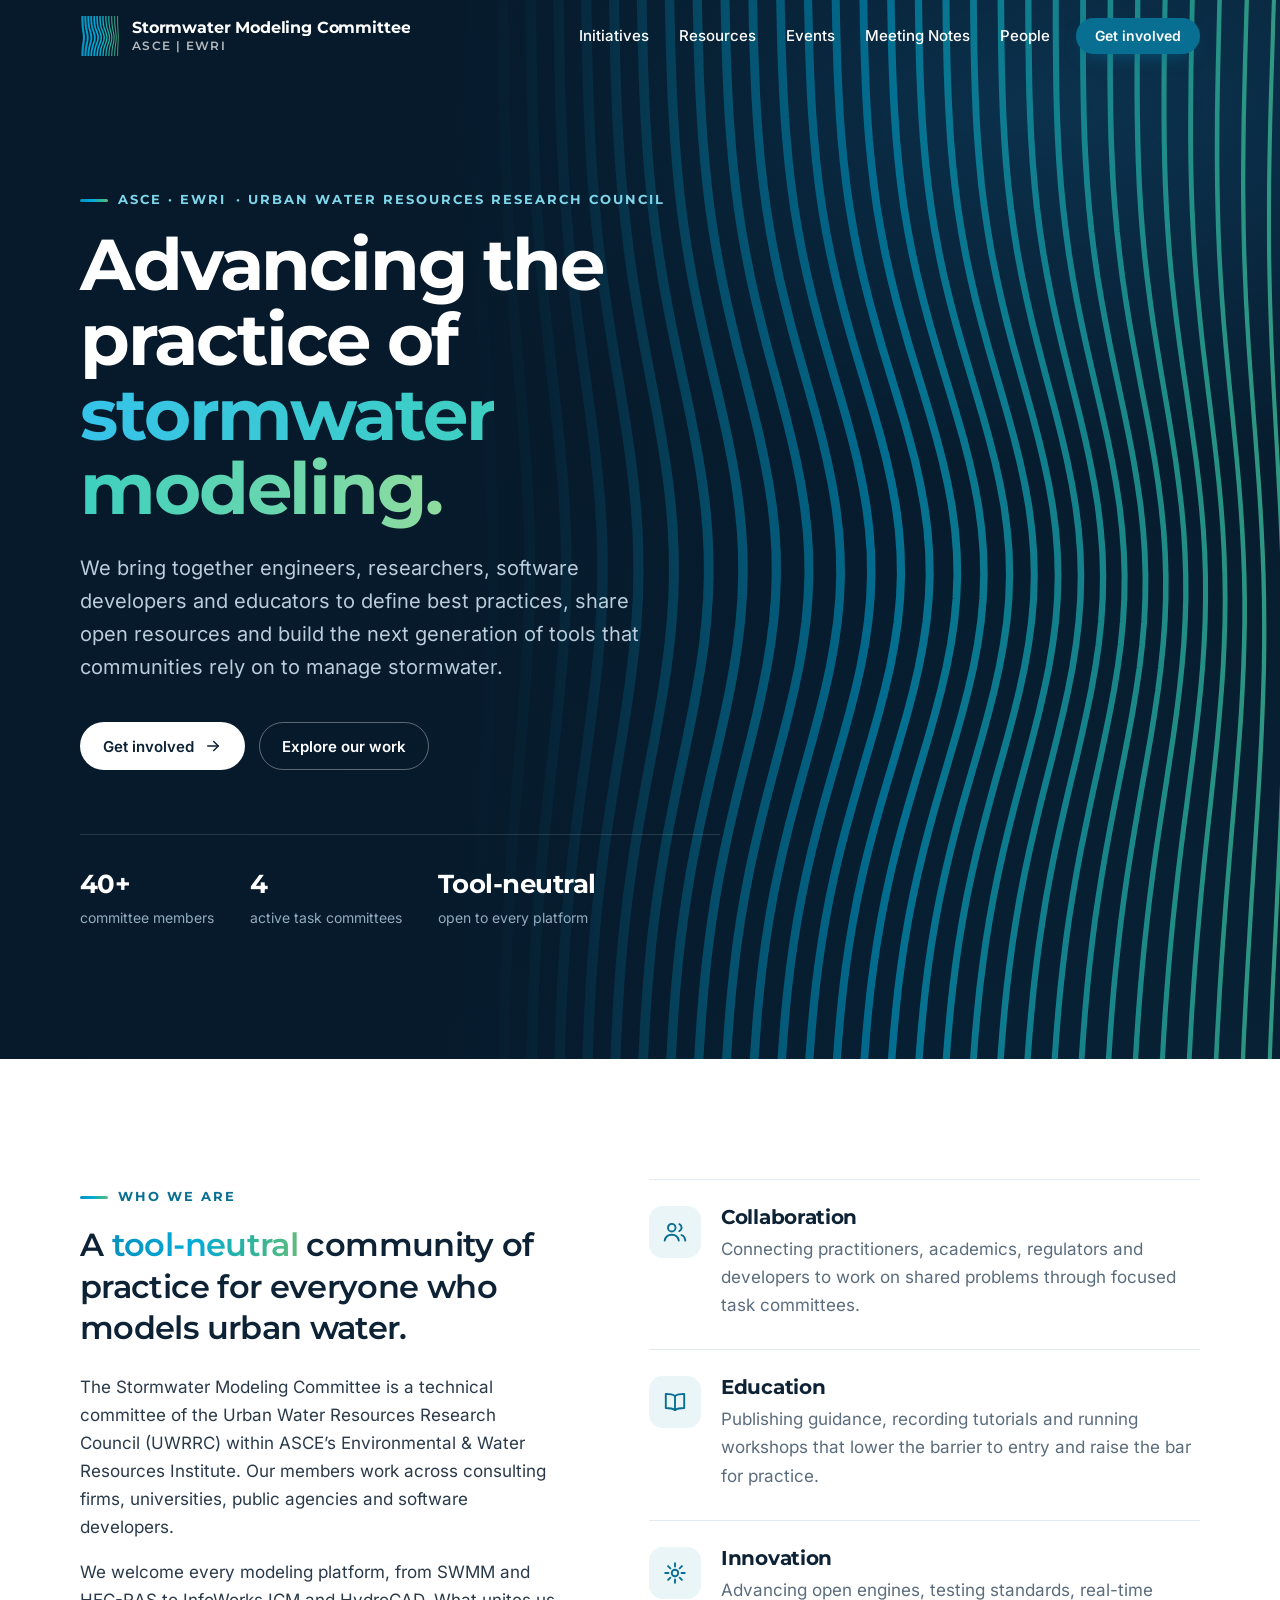
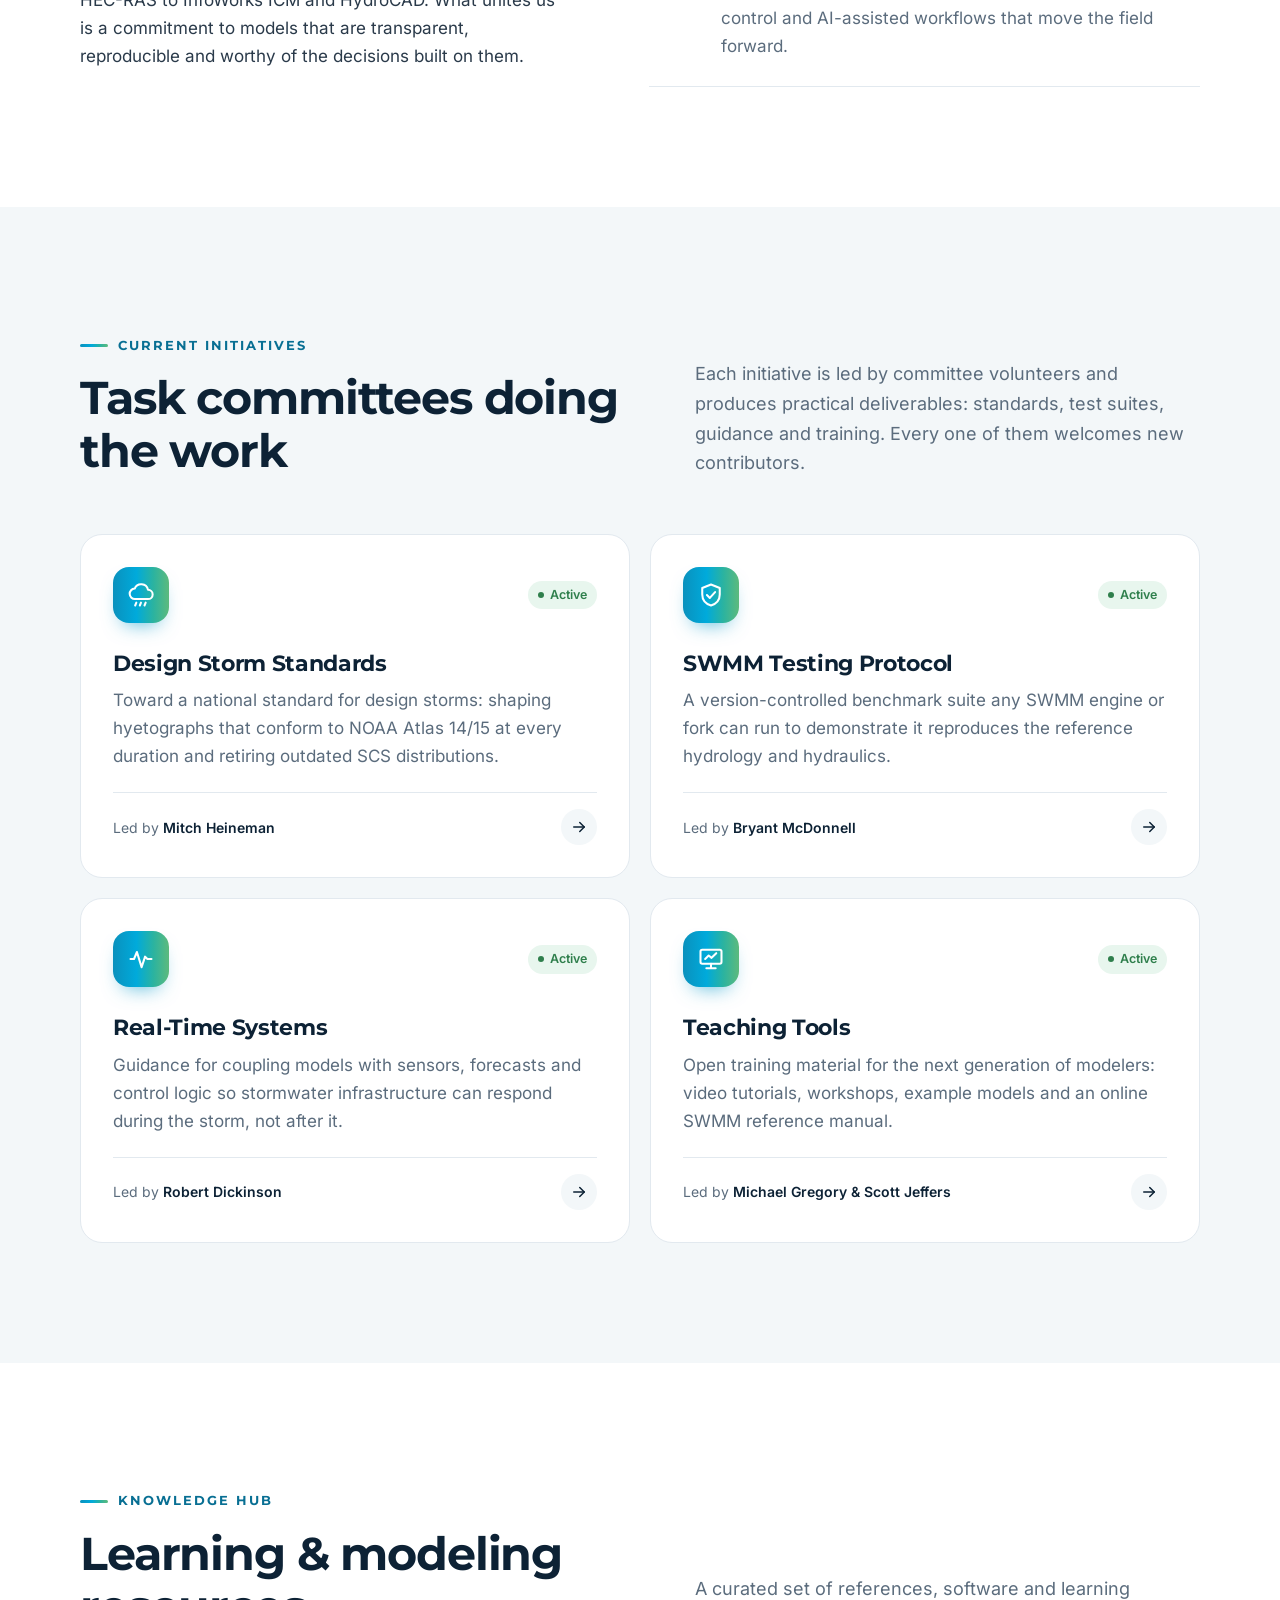
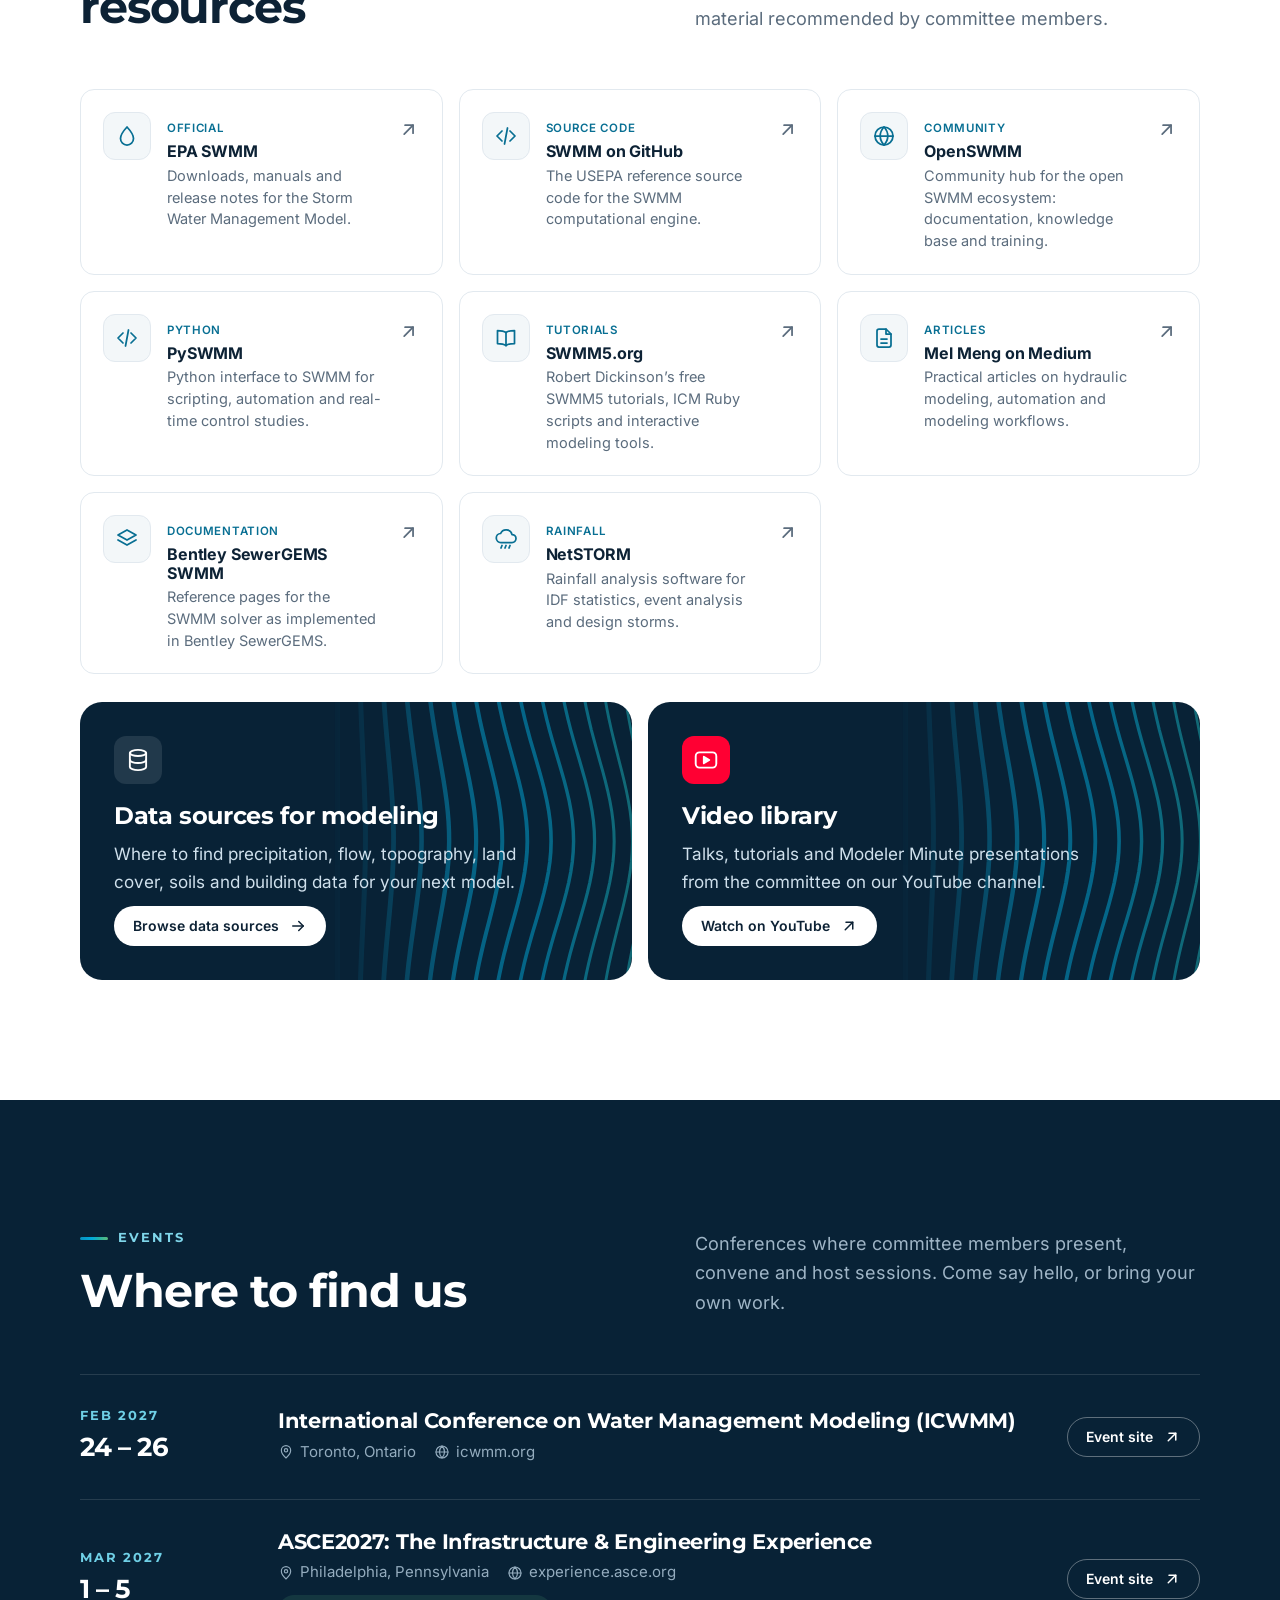
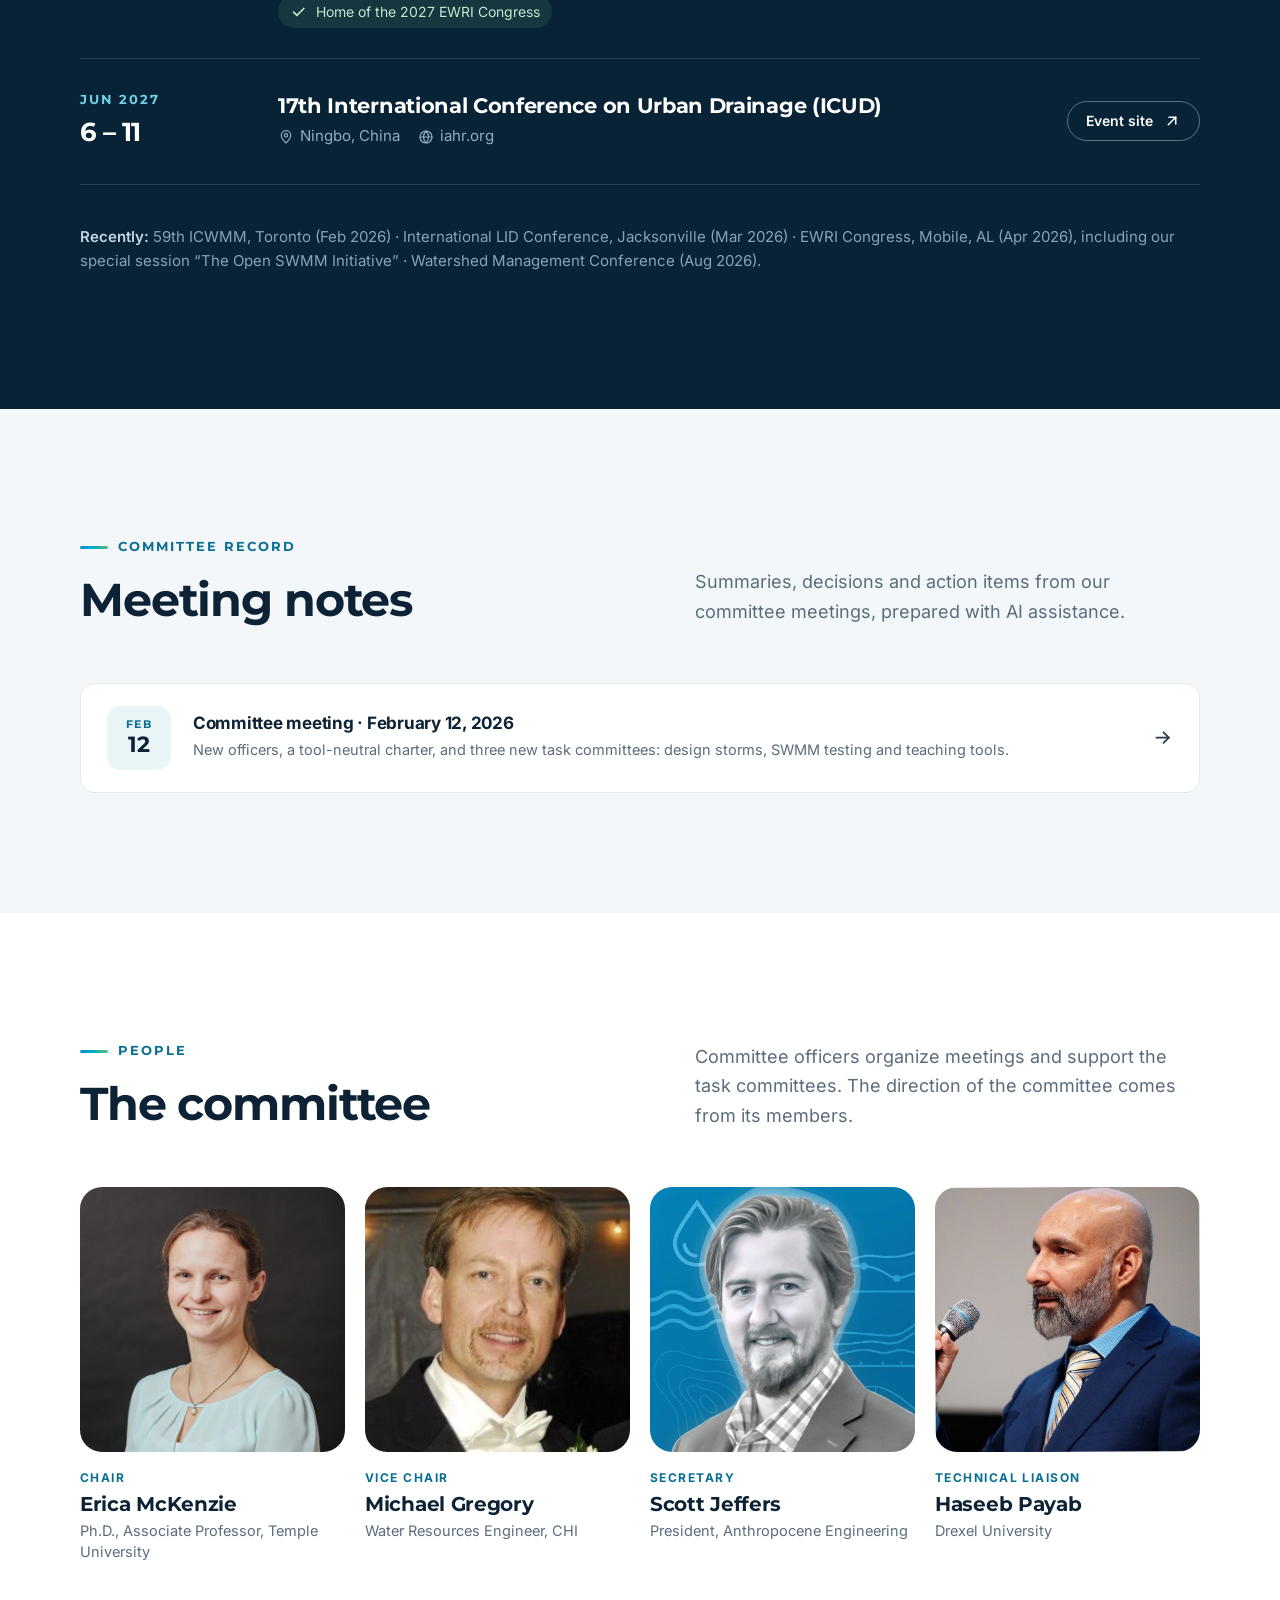
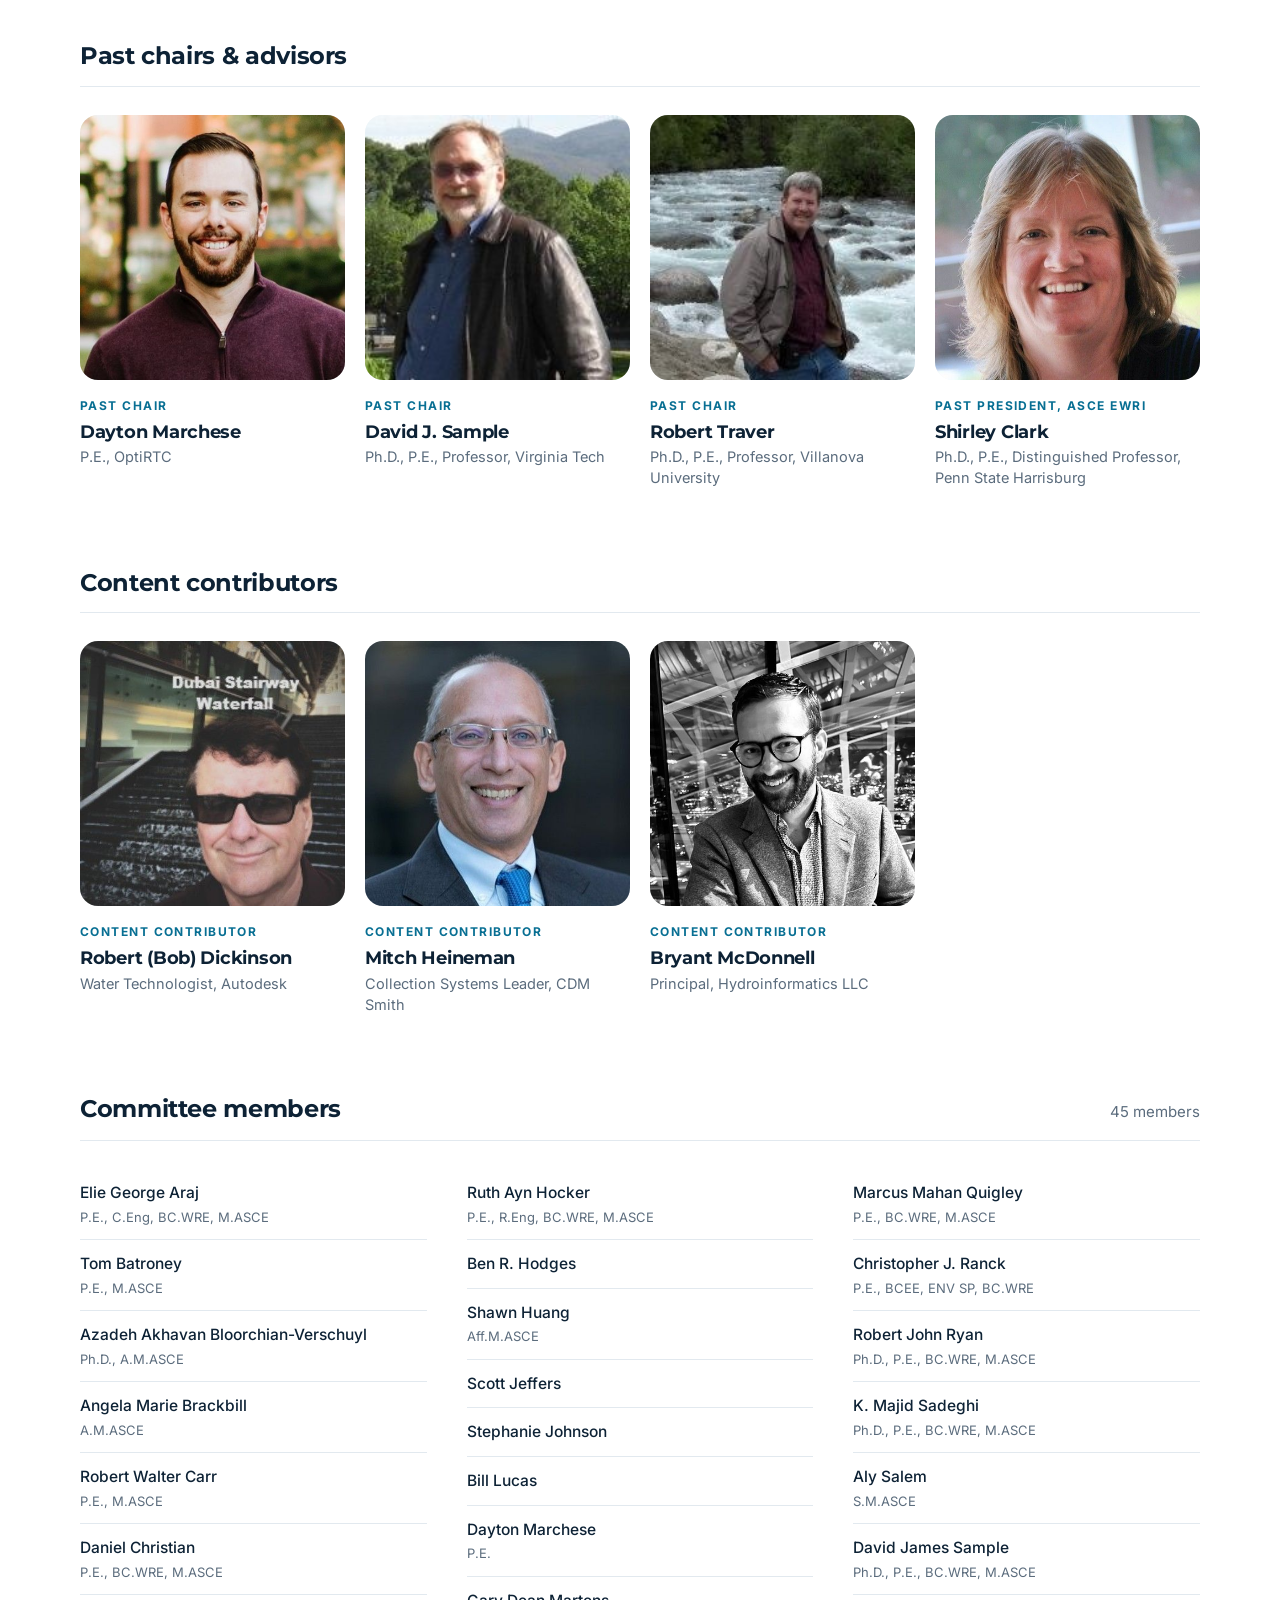
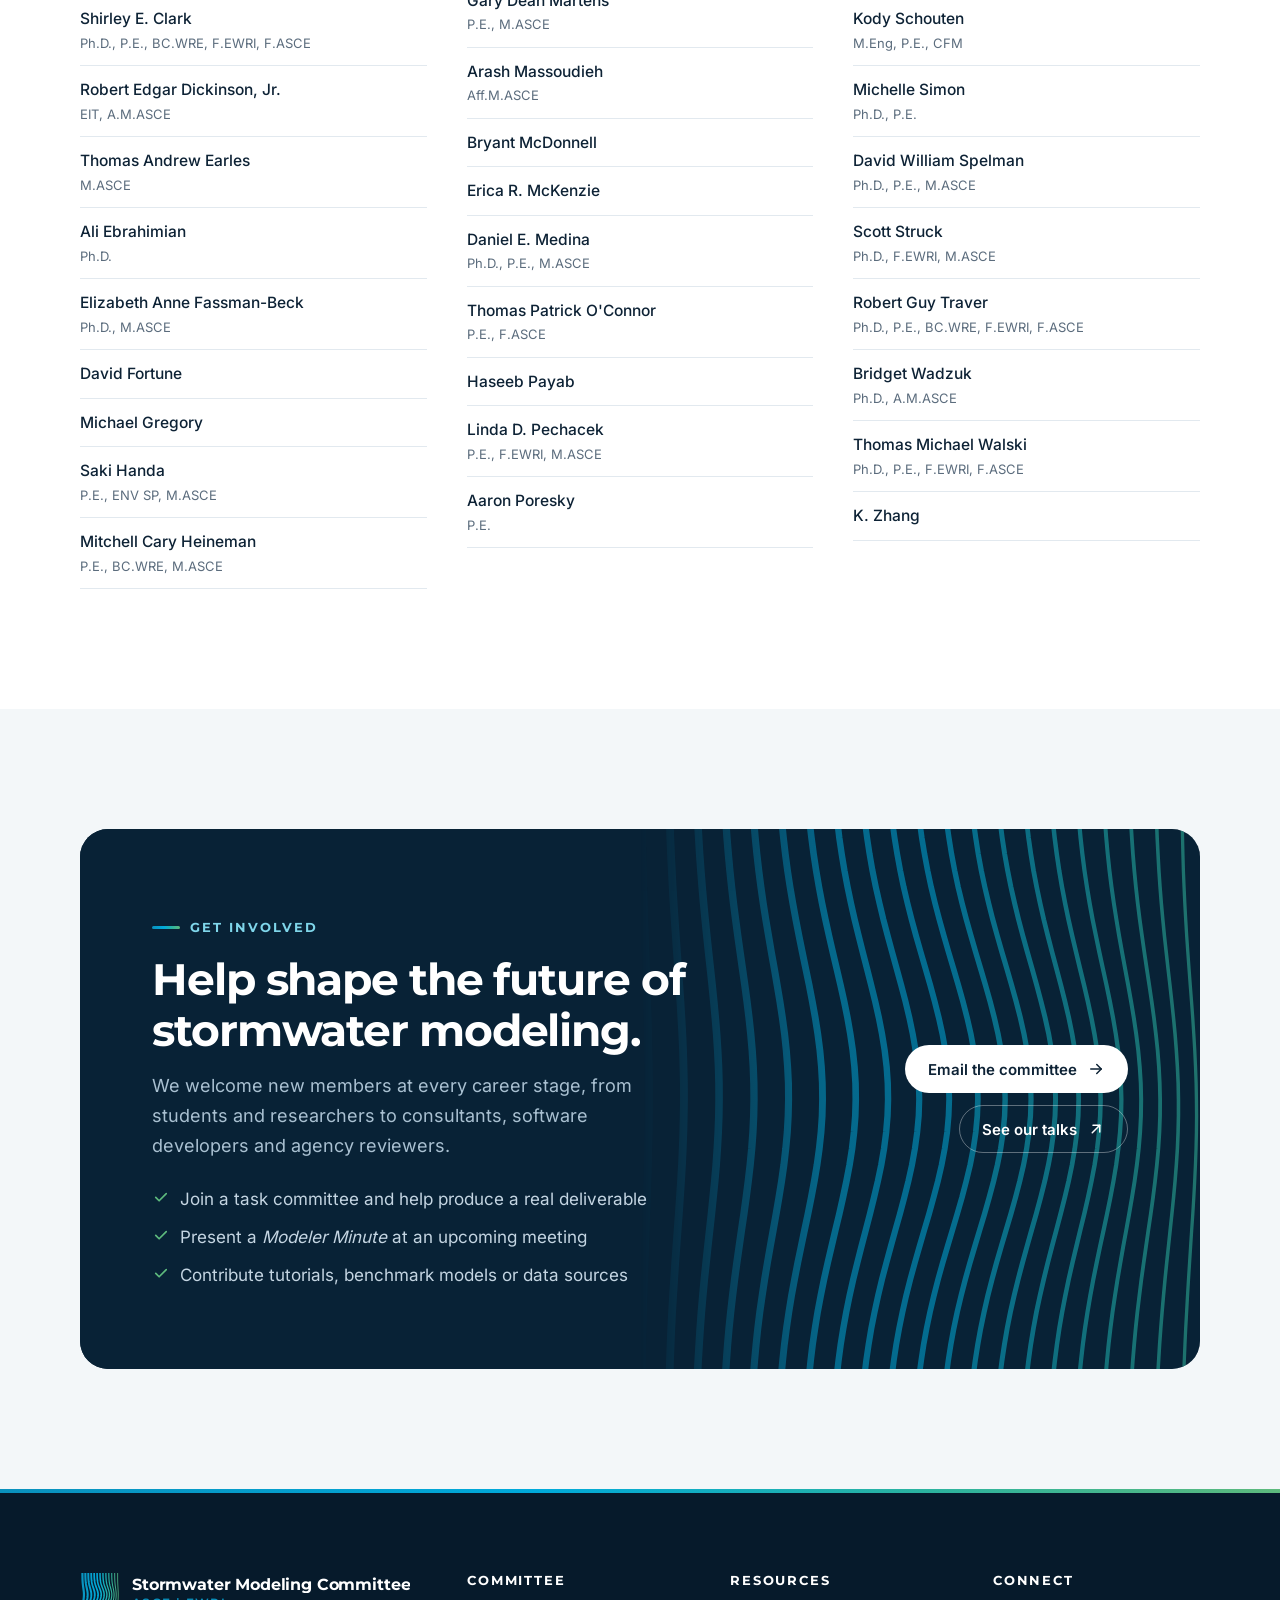
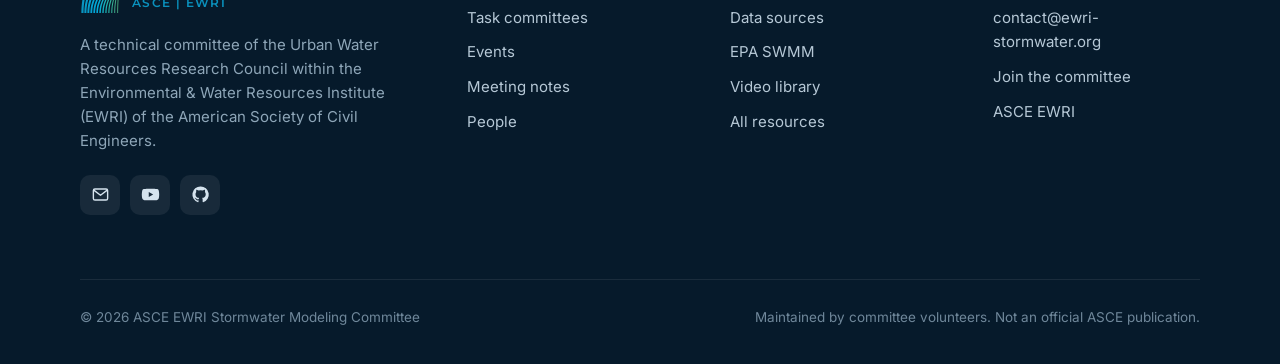
==== commit b783f29b: "Version CSS/JS URLs so browsers pick up style changes Co-Authored-By: Claude Opus 5.5 <noreply@anthr" ====
--- a/index.html
+++ b/index.html
@@ -24,8 +24,8 @@
 
   <link rel="preload" href="assets/fonts/montserrat-latin-700-normal.woff2" as="font" type="font/woff2" crossorigin>
   <link rel="preload" href="assets/fonts/inter-latin-400-normal.woff2" as="font" type="font/woff2" crossorigin>
-  <link rel="stylesheet" href="assets/site.css">
-  <script defer src="assets/site.js"></script>
+  <link rel="stylesheet" href="assets/site.css?v=20261114">
+  <script defer src="assets/site.js?v=20261114"></script>
 </head>
 <body class="home">
 <a class="skip-link" href="#main">Skip to content</a>
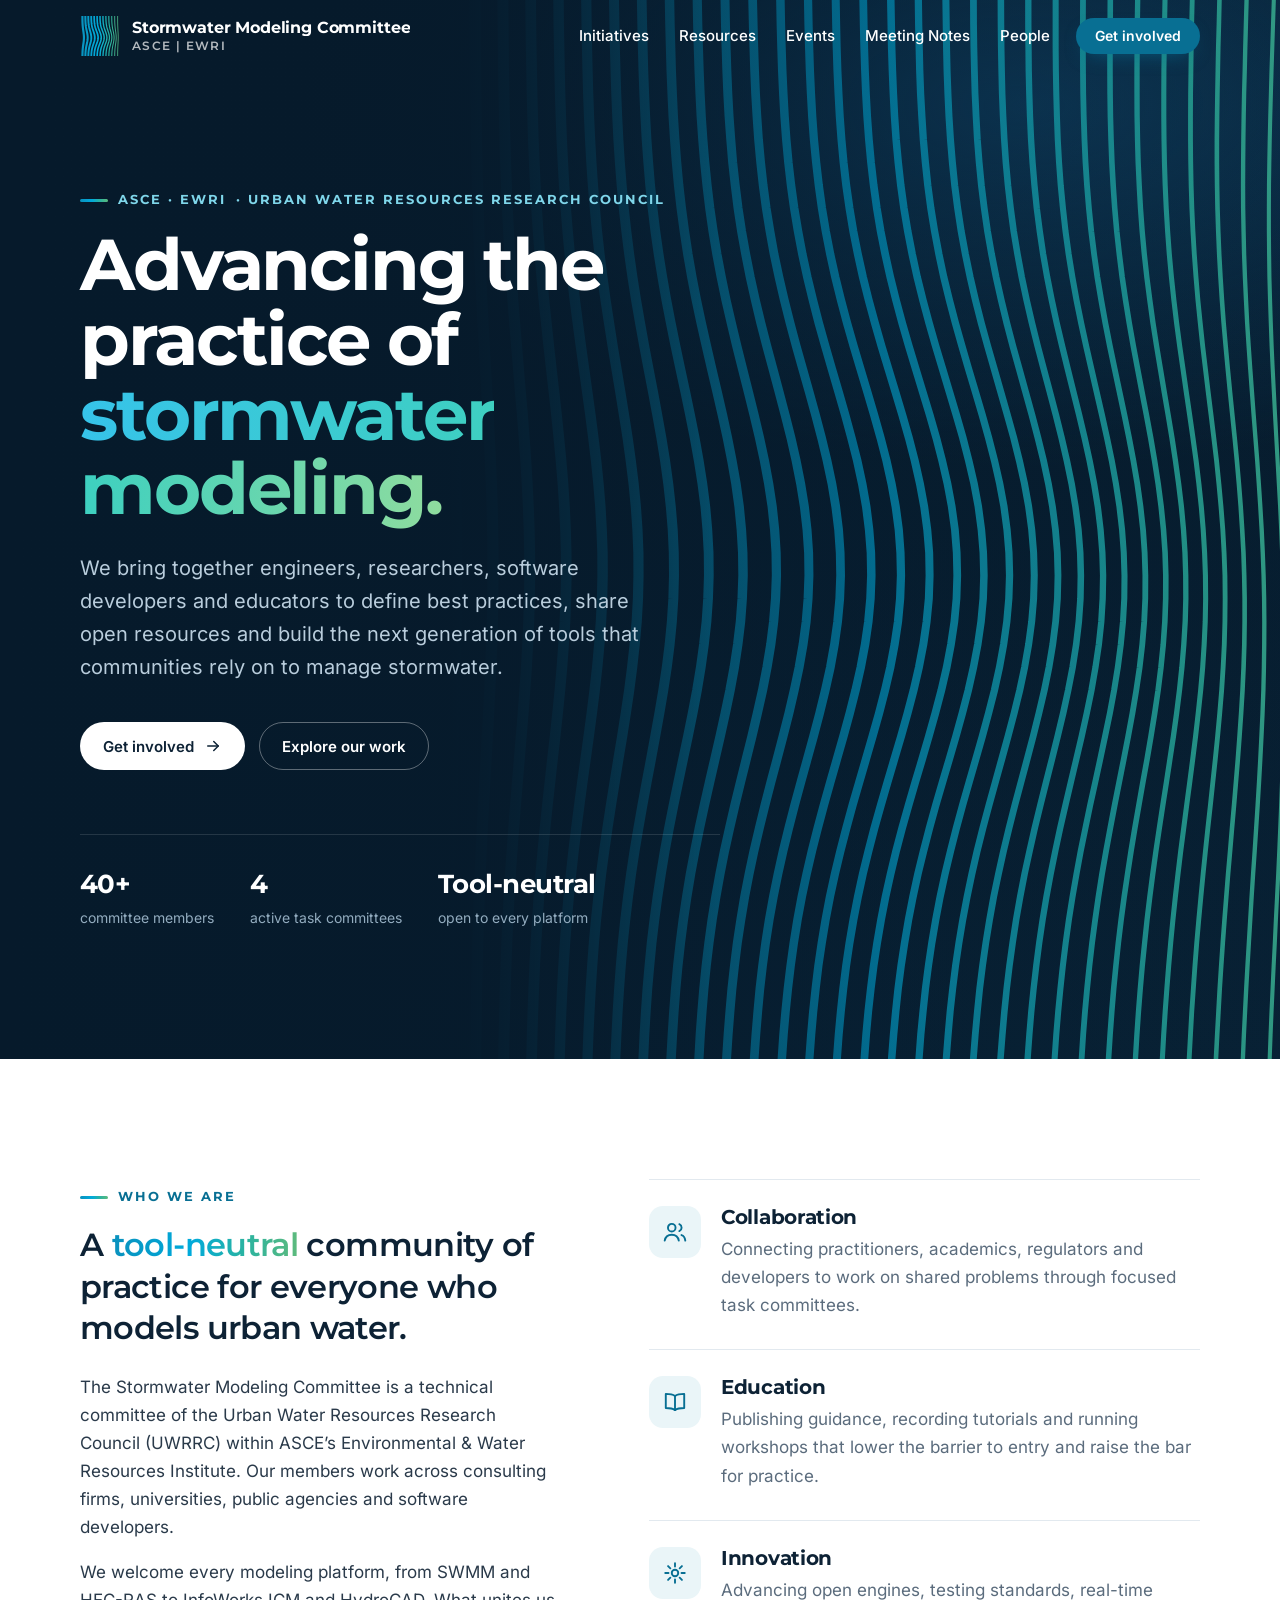
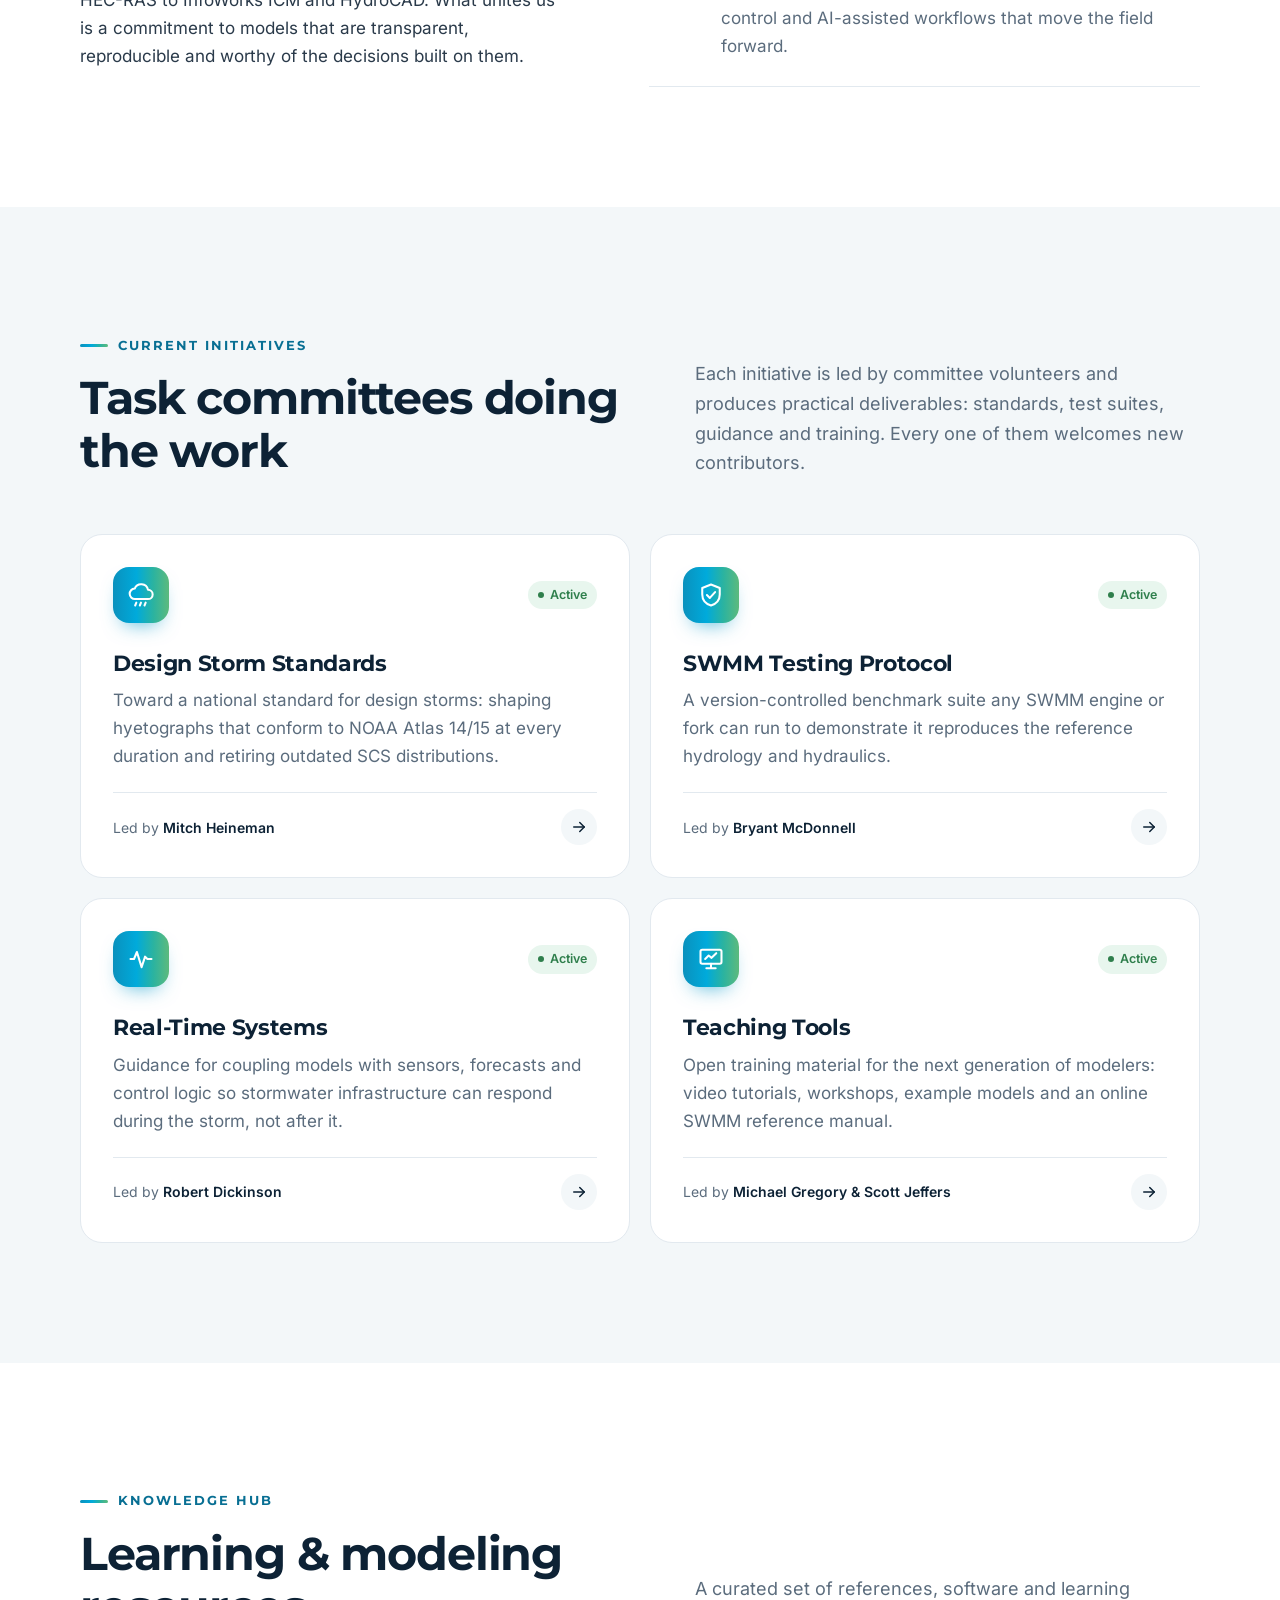
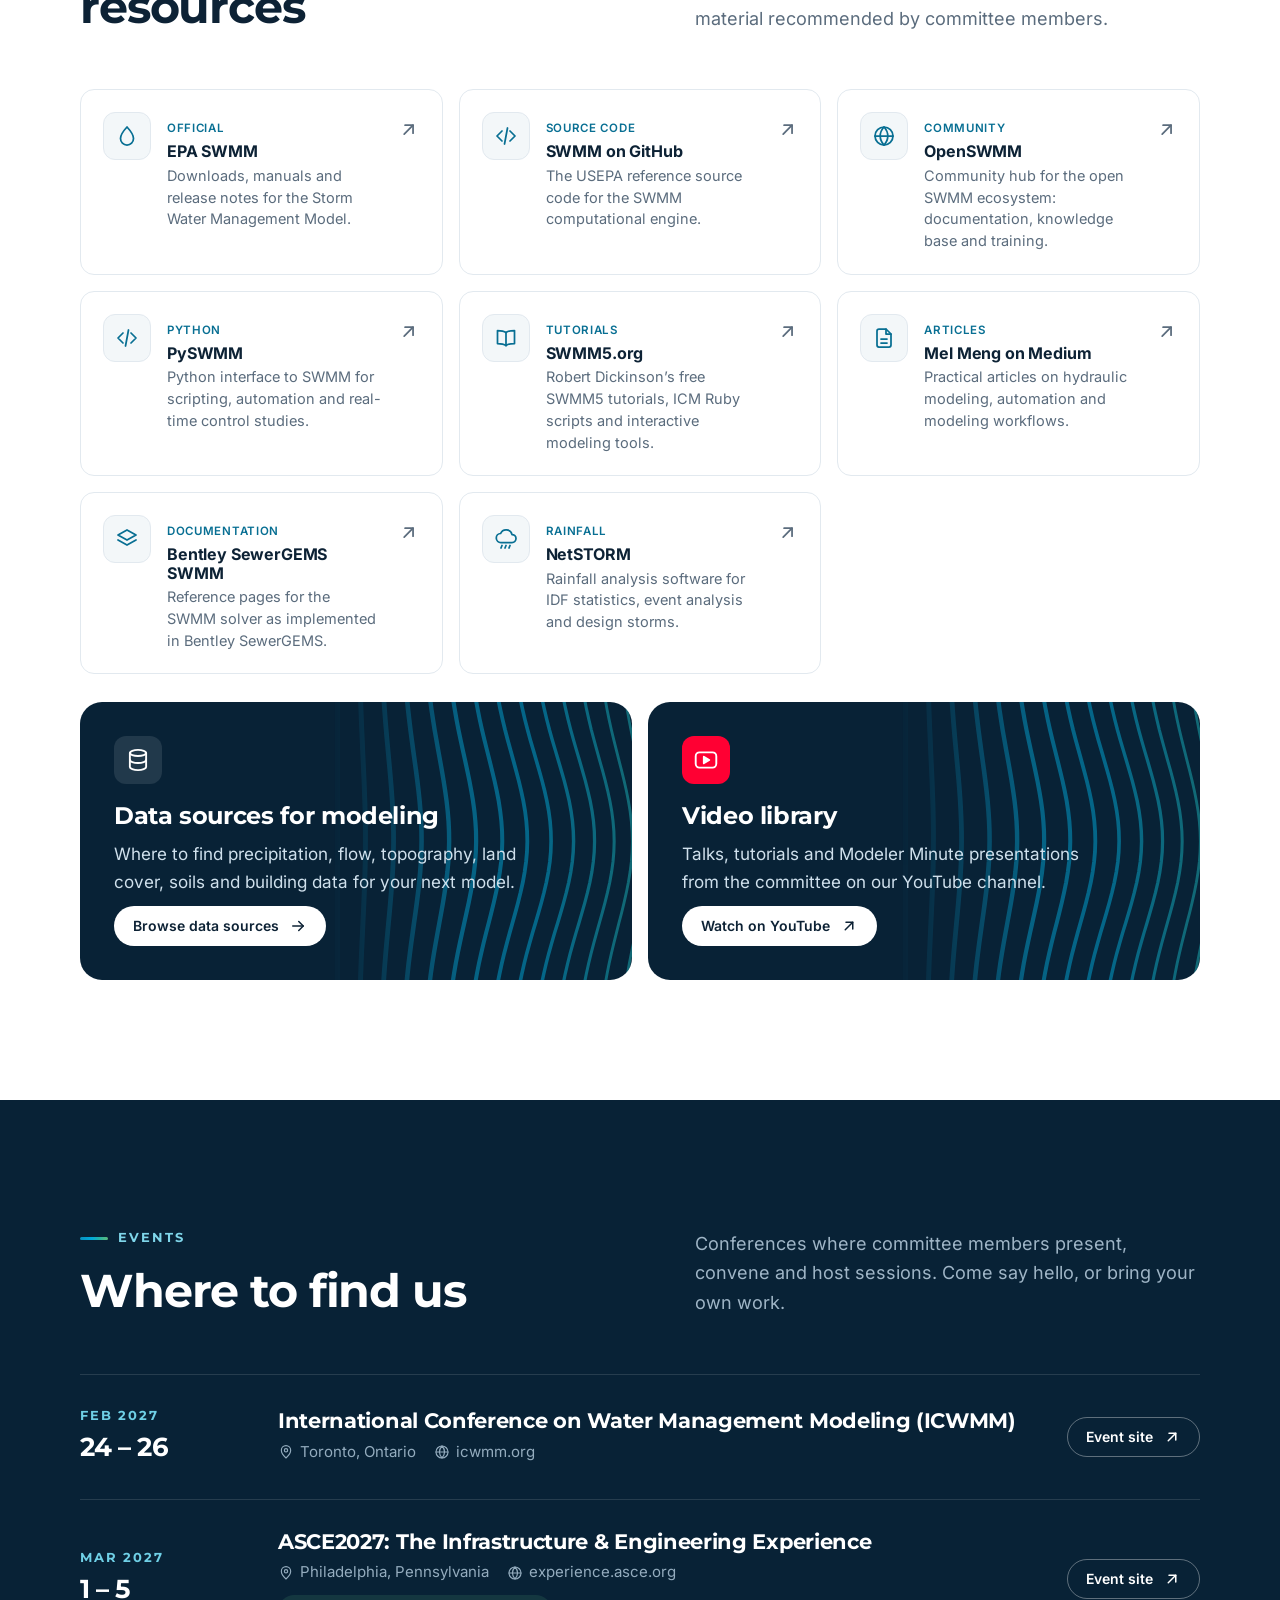
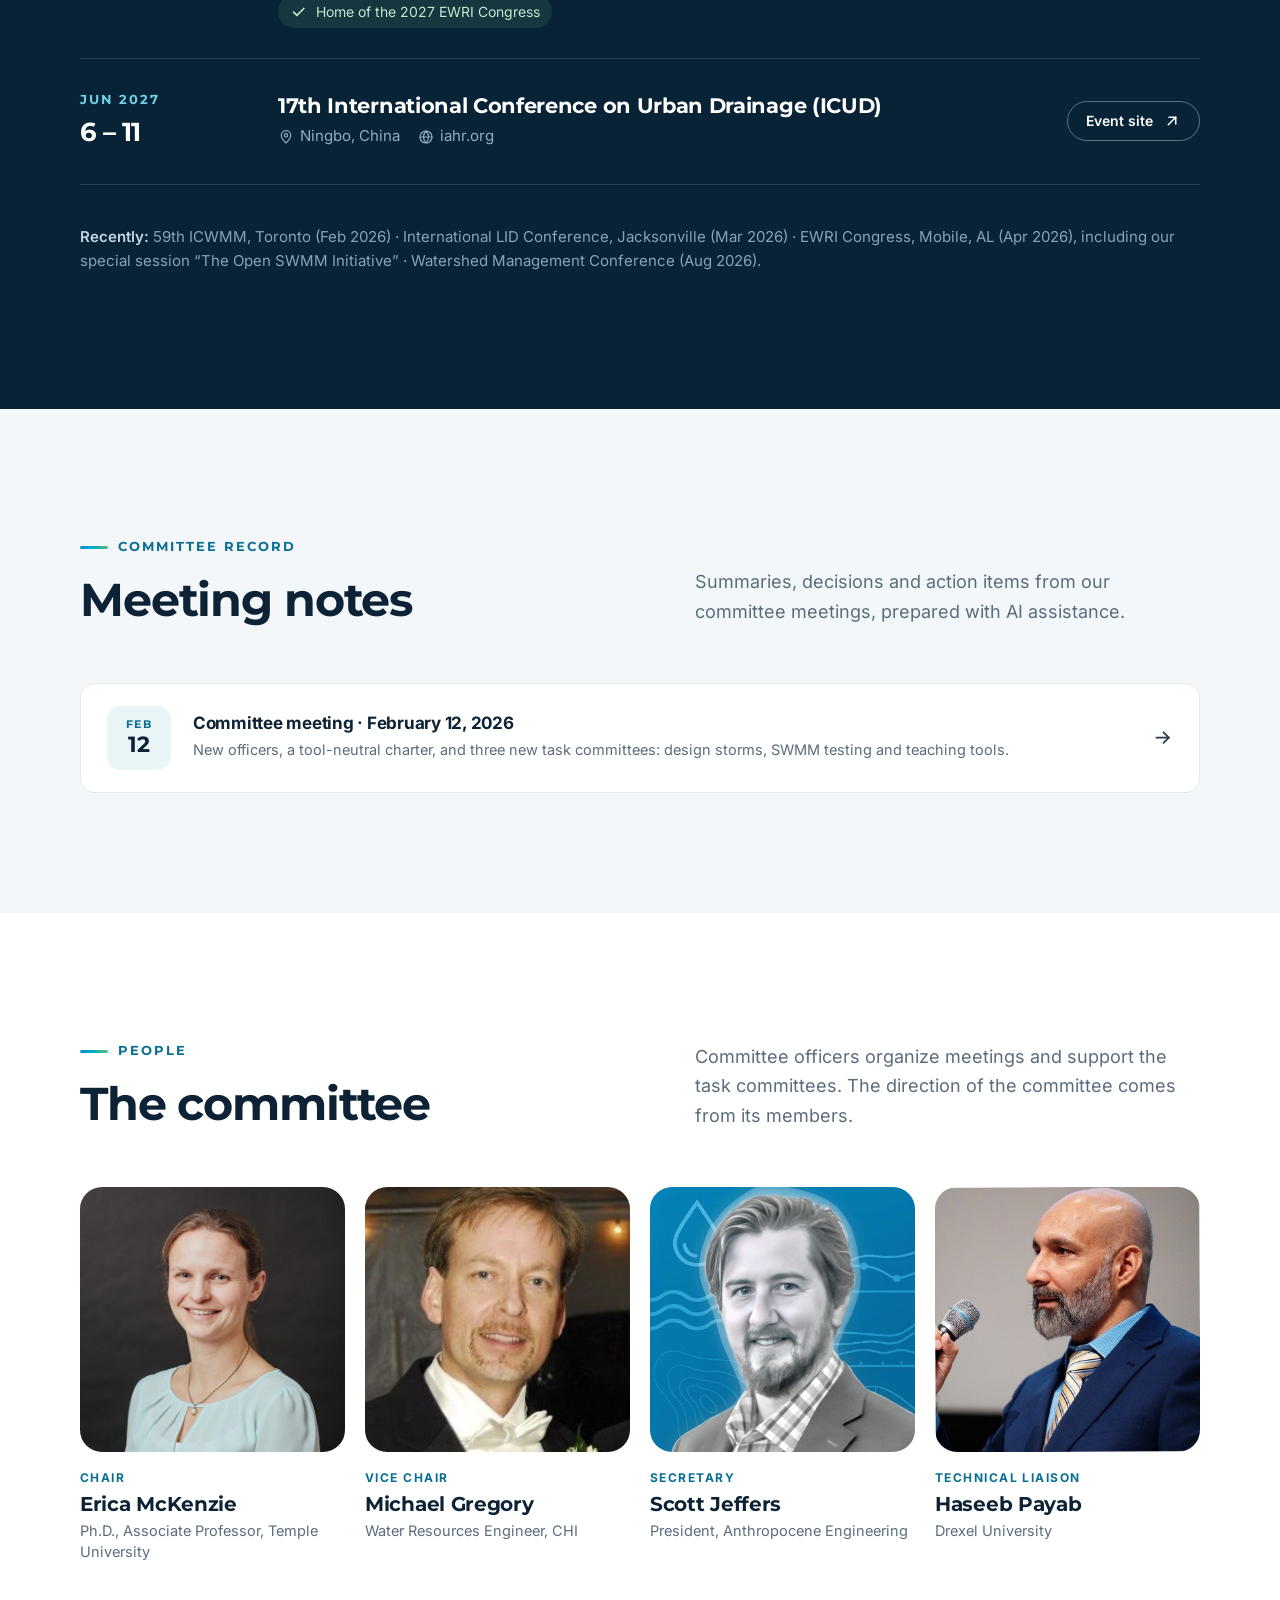
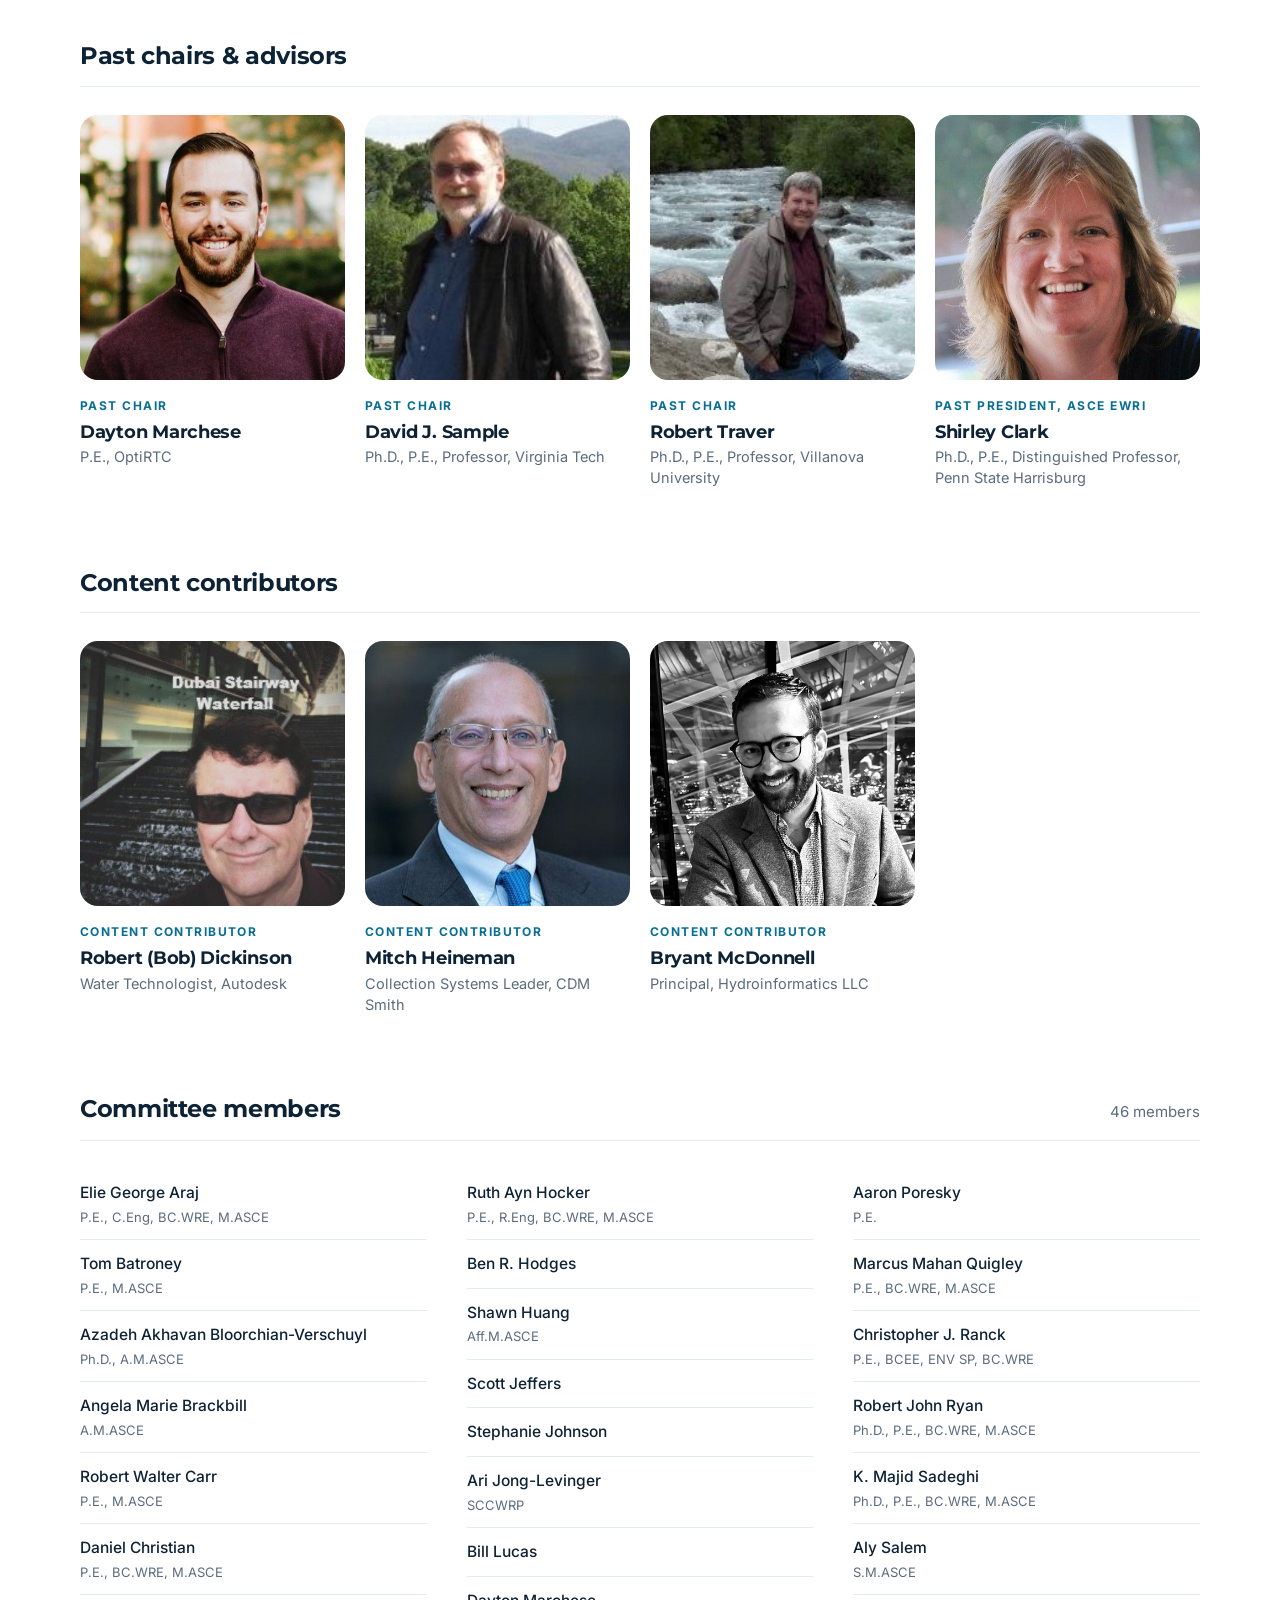
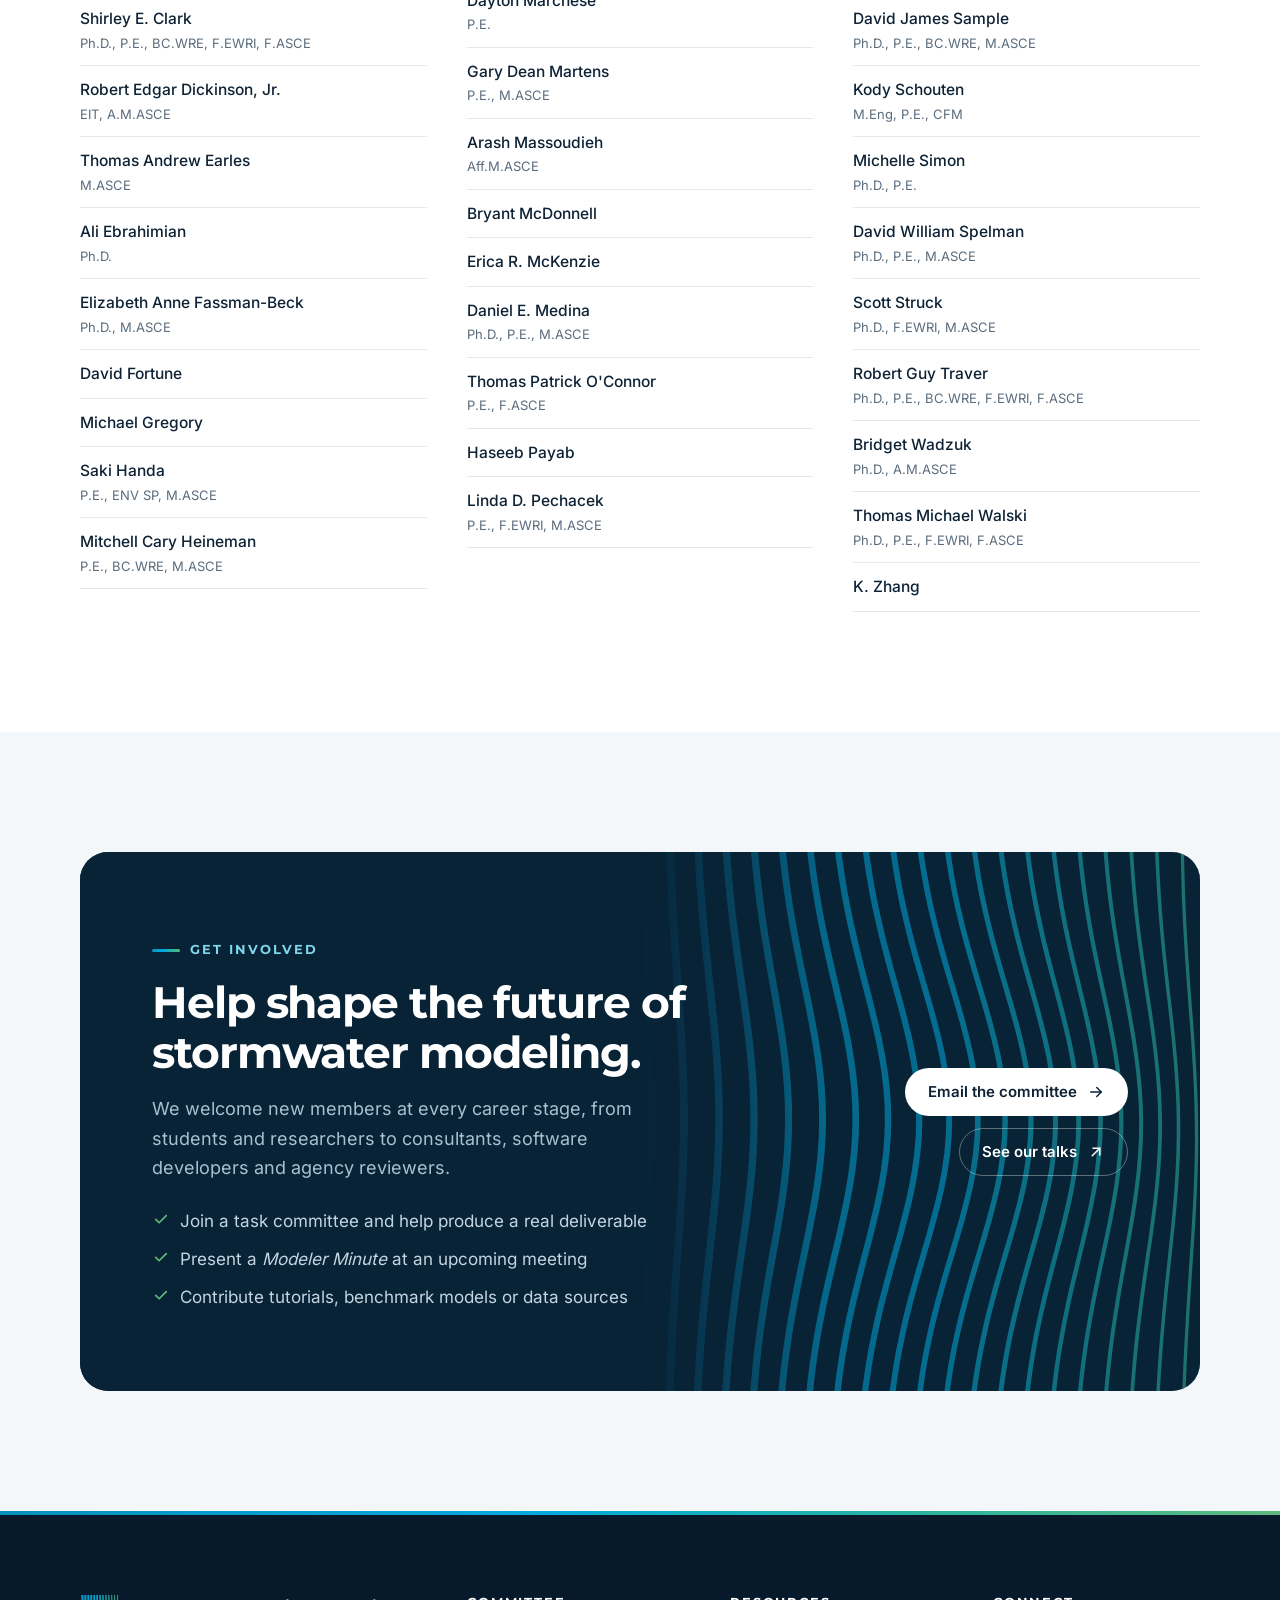
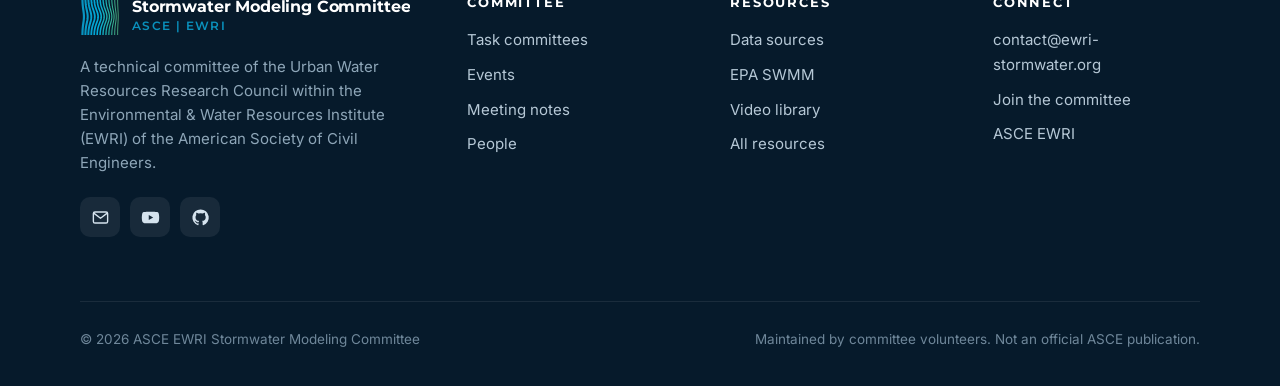
==== commit 2145ca39: "Add Ari Jong-Levinger to committee roster Co-Authored-By: Claude Opus 5.5 <noreply@anthropic.com> Cl" ====
--- a/index.html
+++ b/index.html
@@ -411,7 +411,7 @@
         </article>
       </div>
 
-      <div class="sub-head reveal"><h3>Committee members</h3><span>45 members</span></div>
+      <div class="sub-head reveal"><h3>Committee members</h3><span>46 members</span></div>
       <ul class="roster reveal">
           <li>Elie George Araj<span>P.E., C.Eng, BC.WRE, M.ASCE</span></li>
           <li>Tom Batroney<span>P.E., M.ASCE</span></li>
@@ -433,6 +433,7 @@
           <li>Shawn Huang<span>Aff.M.ASCE</span></li>
           <li>Scott Jeffers</li>
           <li>Stephanie Johnson</li>
+          <li>Ari Jong-Levinger<span>SCCWRP</span></li>
           <li>Bill Lucas</li>
           <li>Dayton Marchese<span>P.E.</span></li>
           <li>Gary Dean Martens<span>P.E., M.ASCE</span></li>
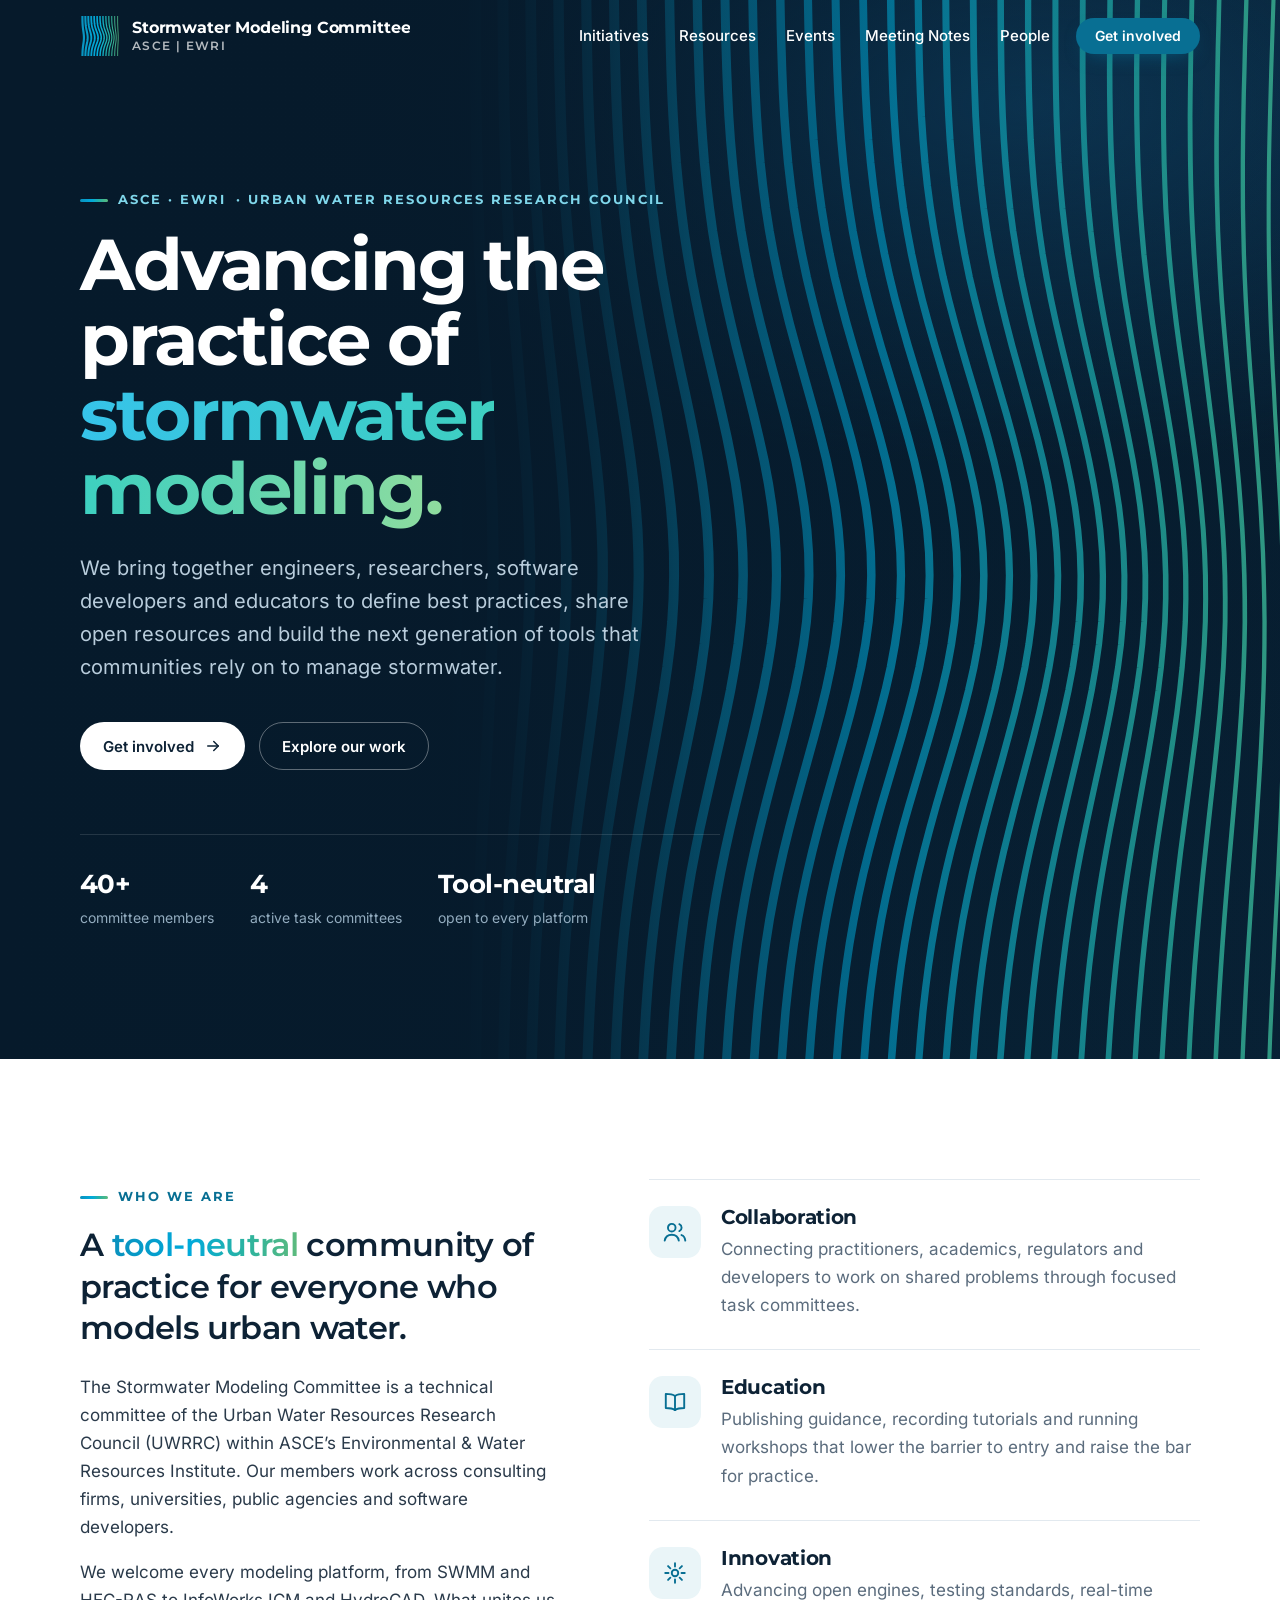
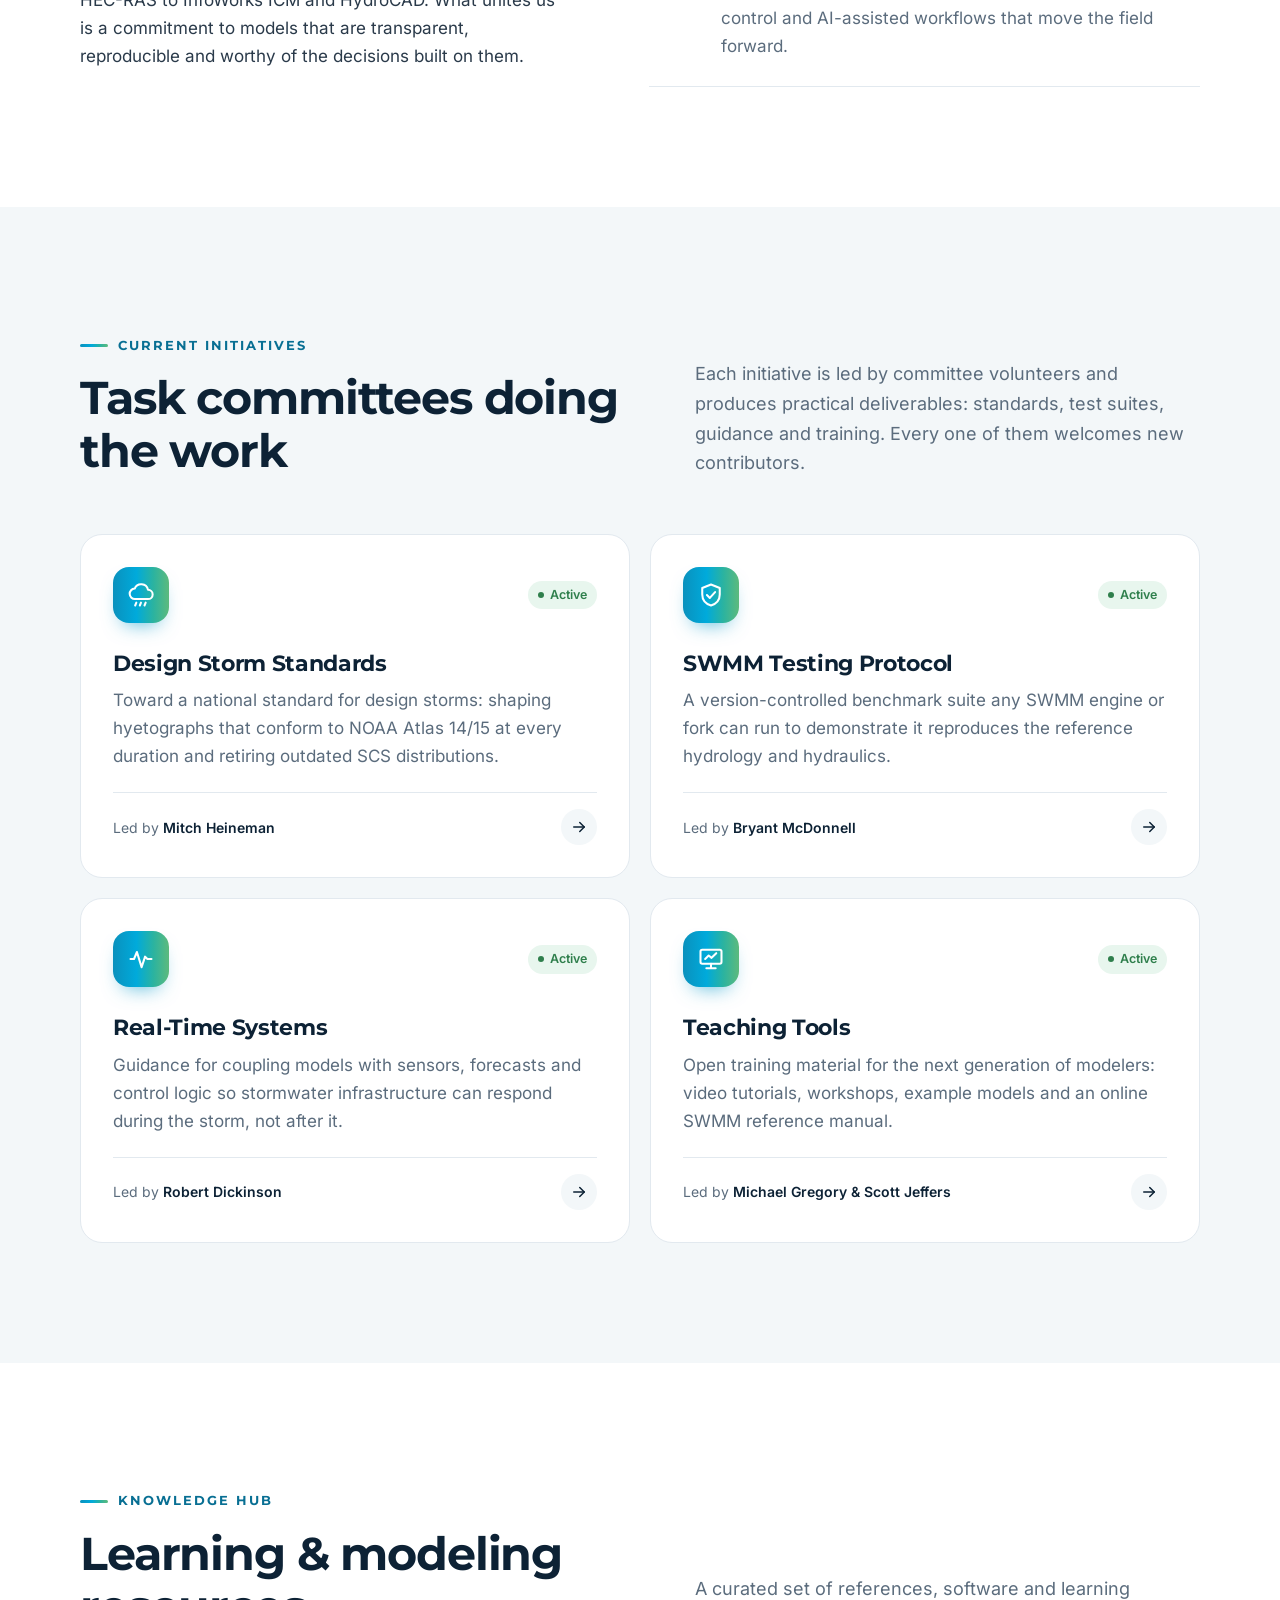
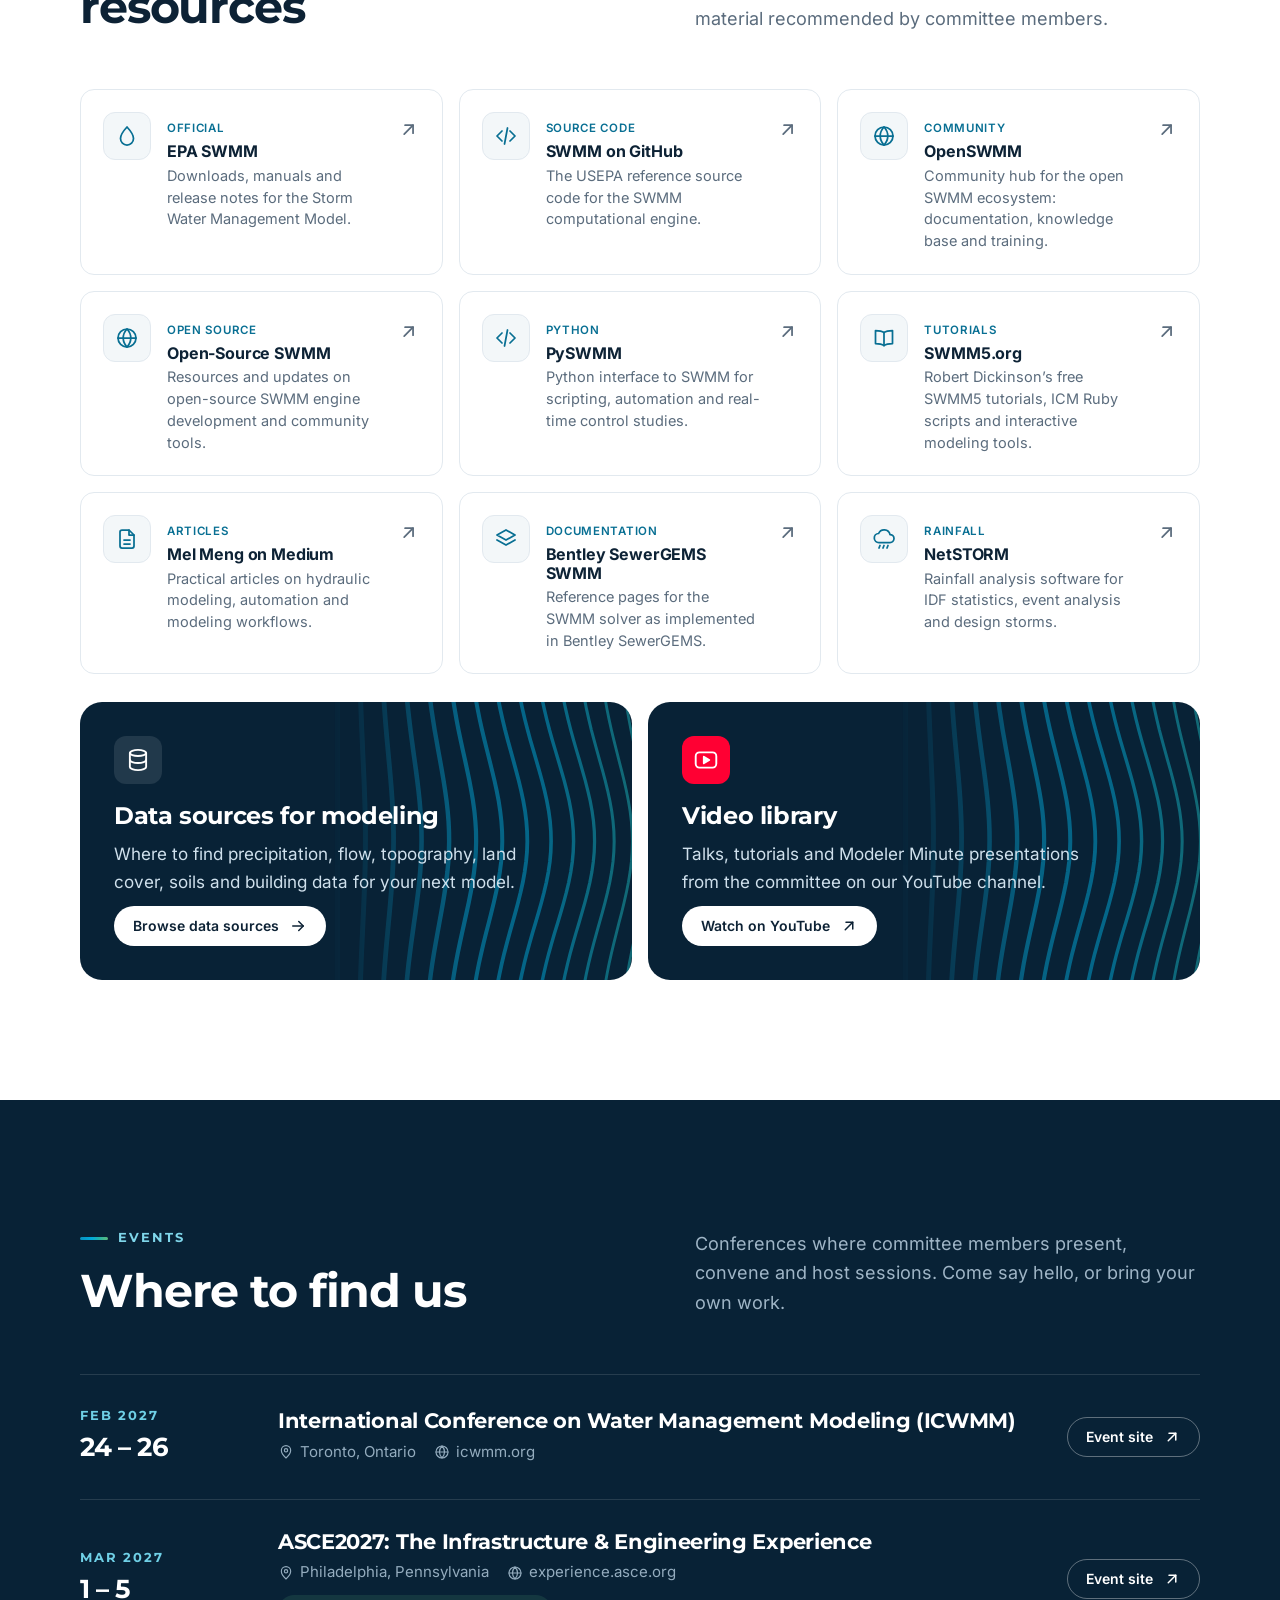
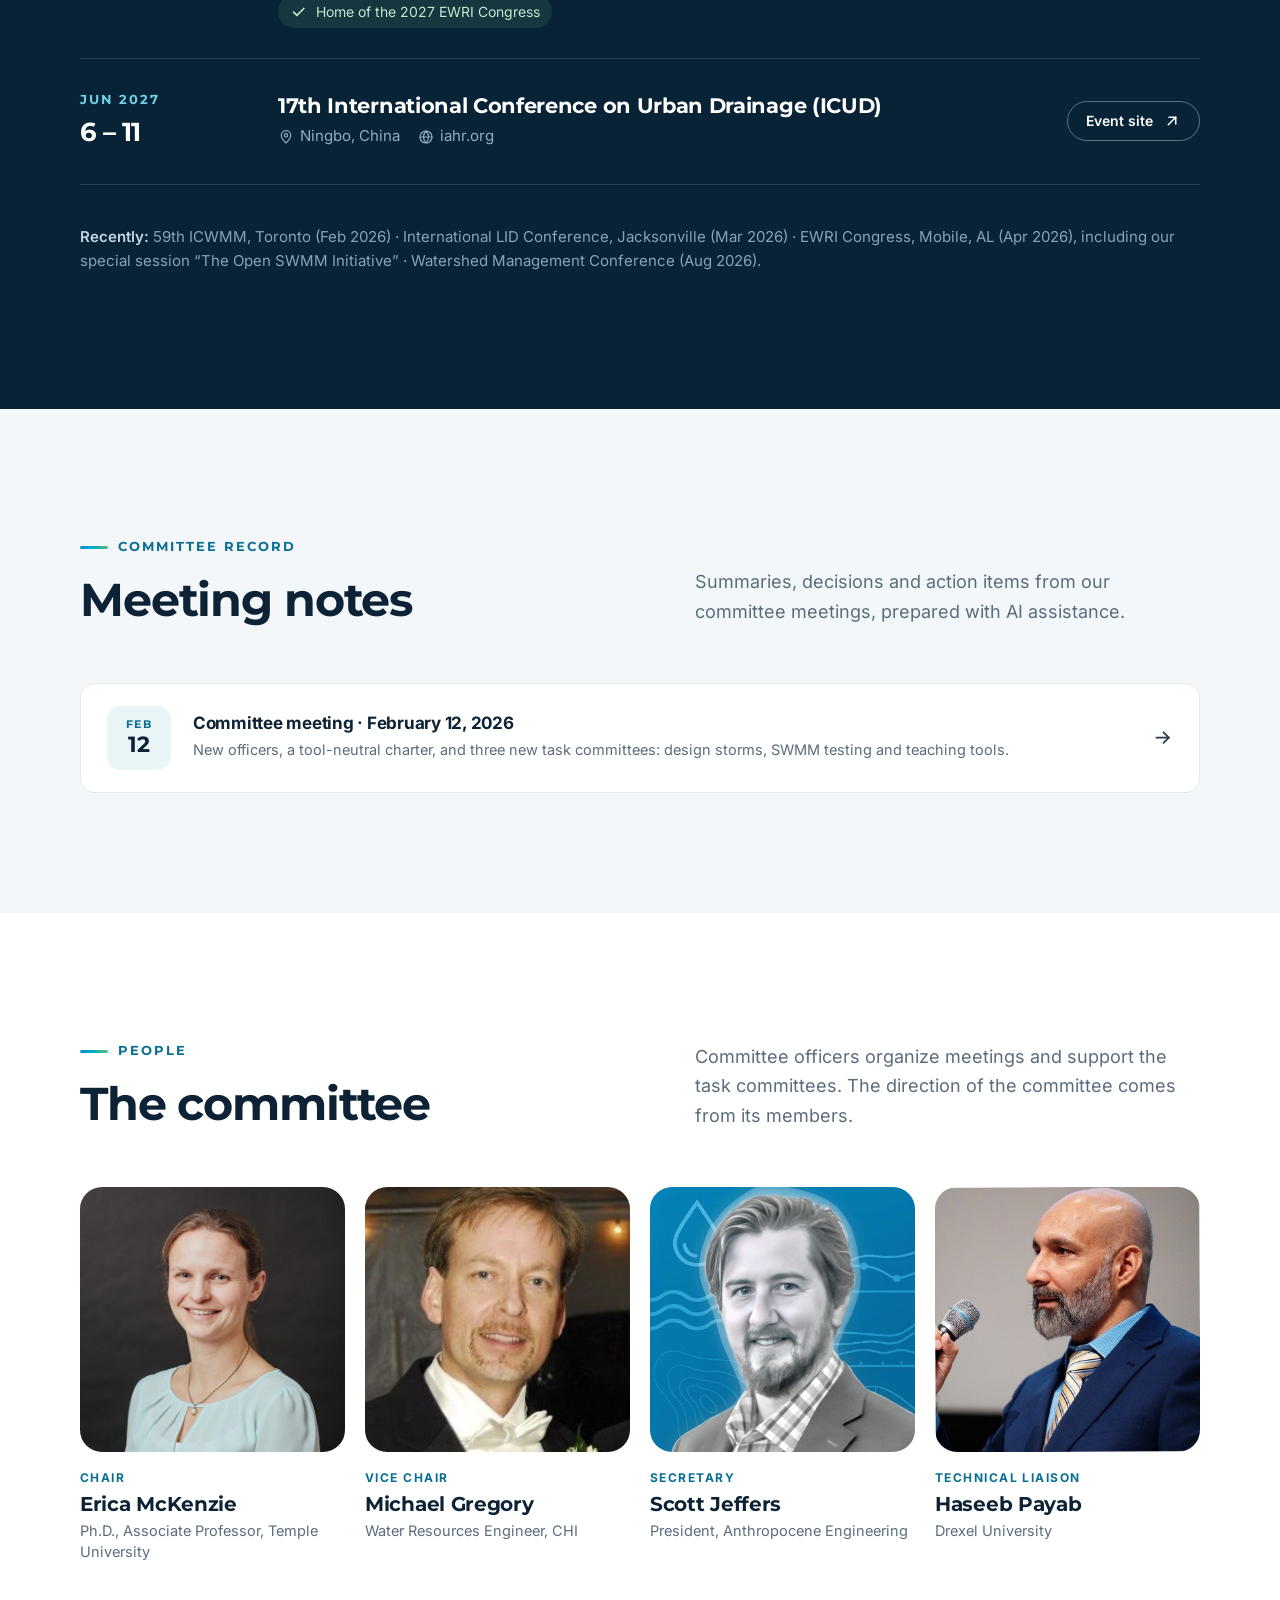
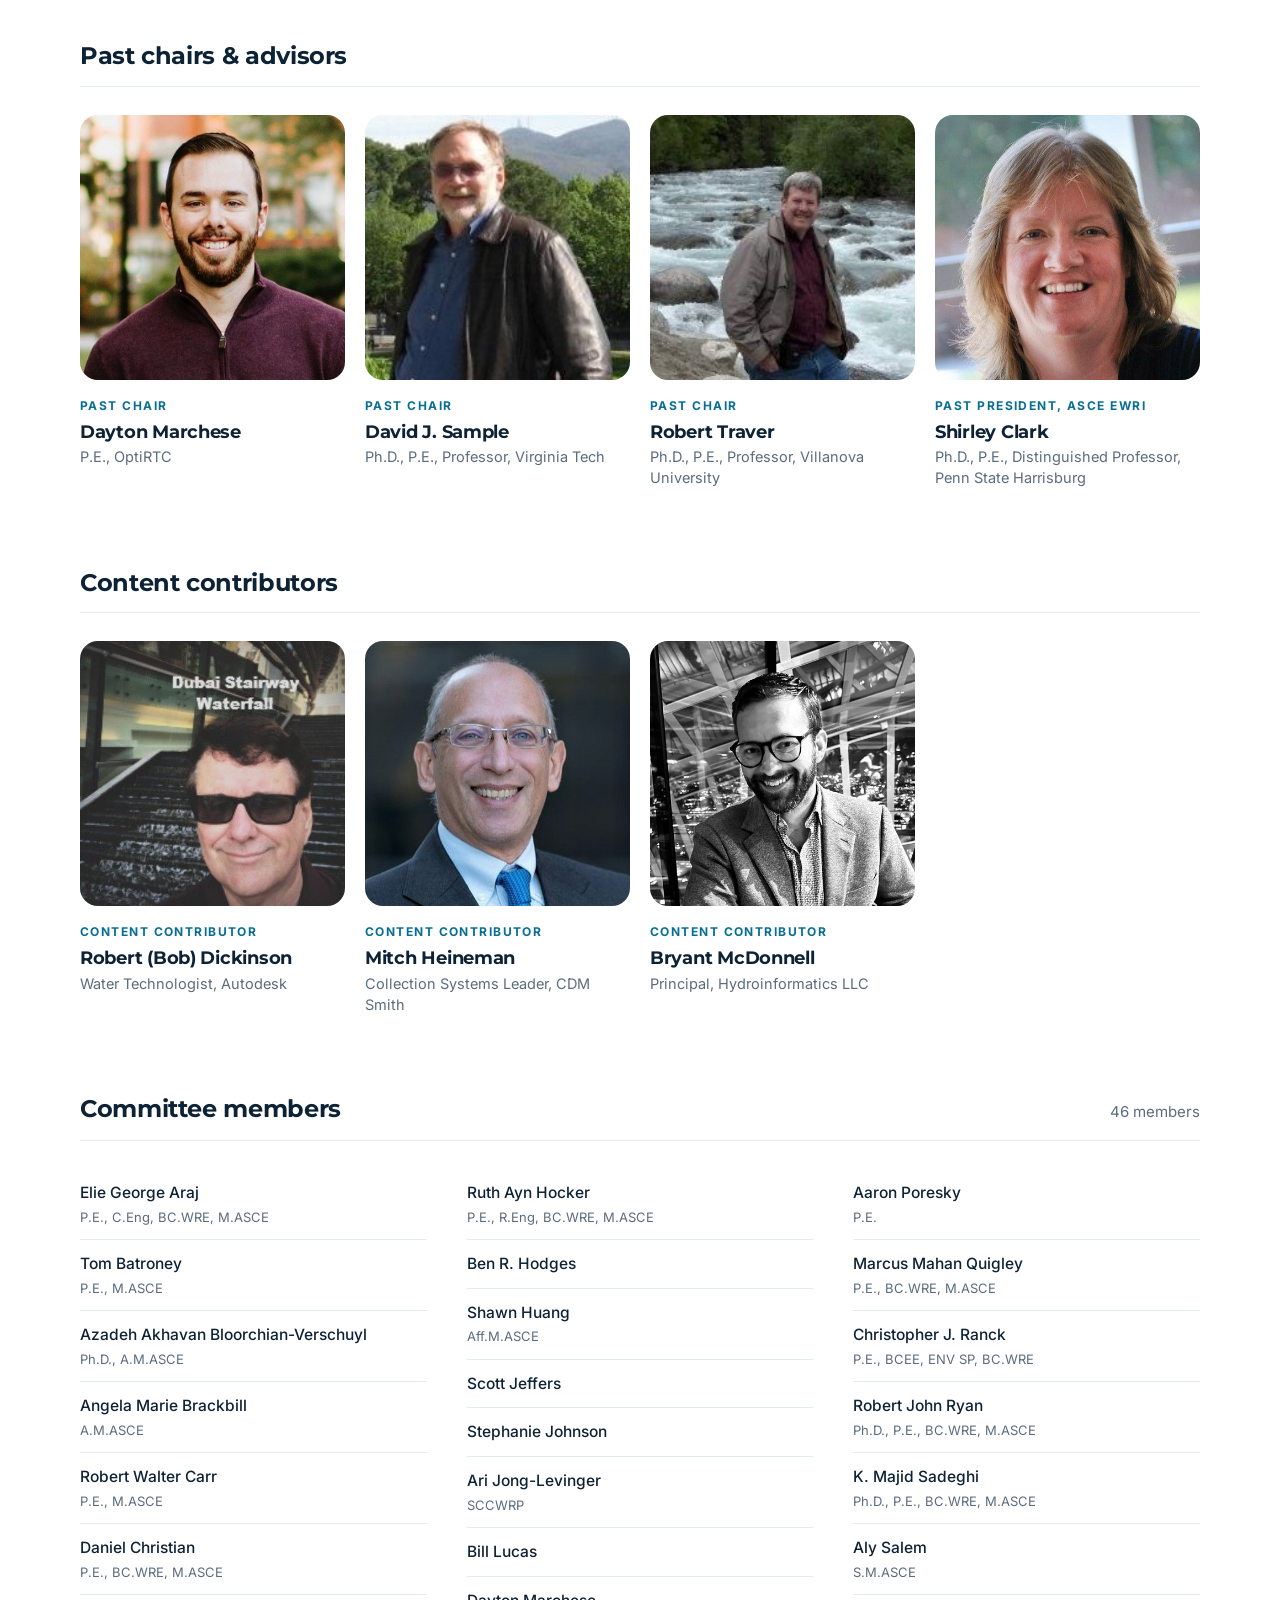
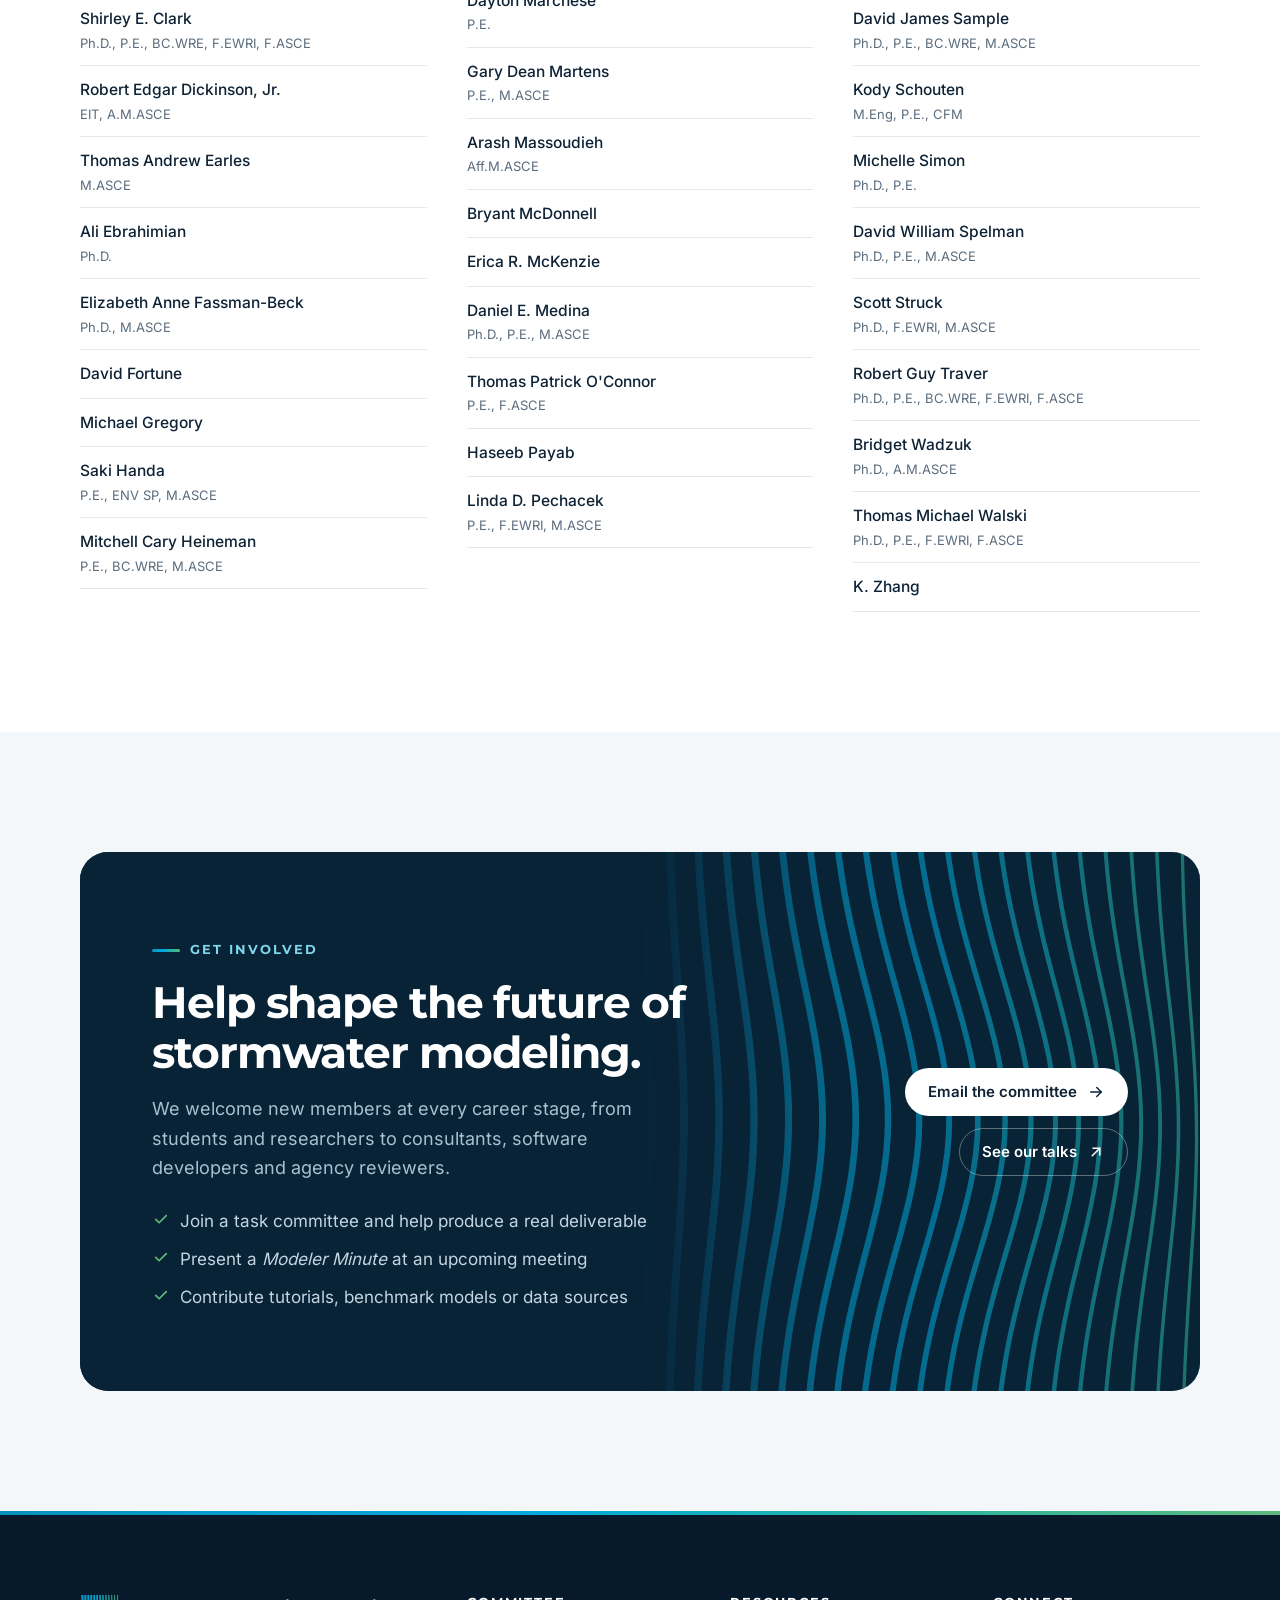
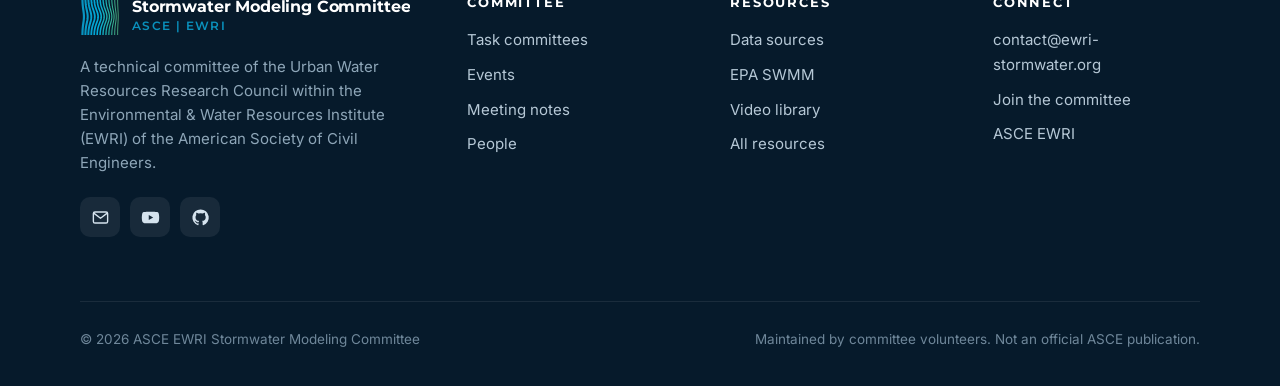
==== commit 2c904906: "Add open-source-swmm.com to learning resources Co-Authored-By: Claude Opus 5.5 <noreply@anthropic.co" ====
--- a/index.html
+++ b/index.html
@@ -192,6 +192,15 @@
             <span class="resource-tag">Community</span>
             <h3>OpenSWMM</h3>
             <p>Community hub for the open SWMM ecosystem: documentation, knowledge base and training.</p>
+          </span>
+          <span class="ext"><svg class="icon" aria-hidden="true"><use href="assets/icons.svg#i-external"></use></svg></span>
+        </a>
+        <a class="resource reveal" href="https://open-source-swmm.com/" target="_blank" rel="noopener">
+          <span class="resource-logo"><svg class="icon" aria-hidden="true"><use href="assets/icons.svg#i-globe"></use></svg></span>
+          <span>
+            <span class="resource-tag">Open source</span>
+            <h3>Open-Source SWMM</h3>
+            <p>Resources and updates on open-source SWMM engine development and community tools.</p>
           </span>
           <span class="ext"><svg class="icon" aria-hidden="true"><use href="assets/icons.svg#i-external"></use></svg></span>
         </a>
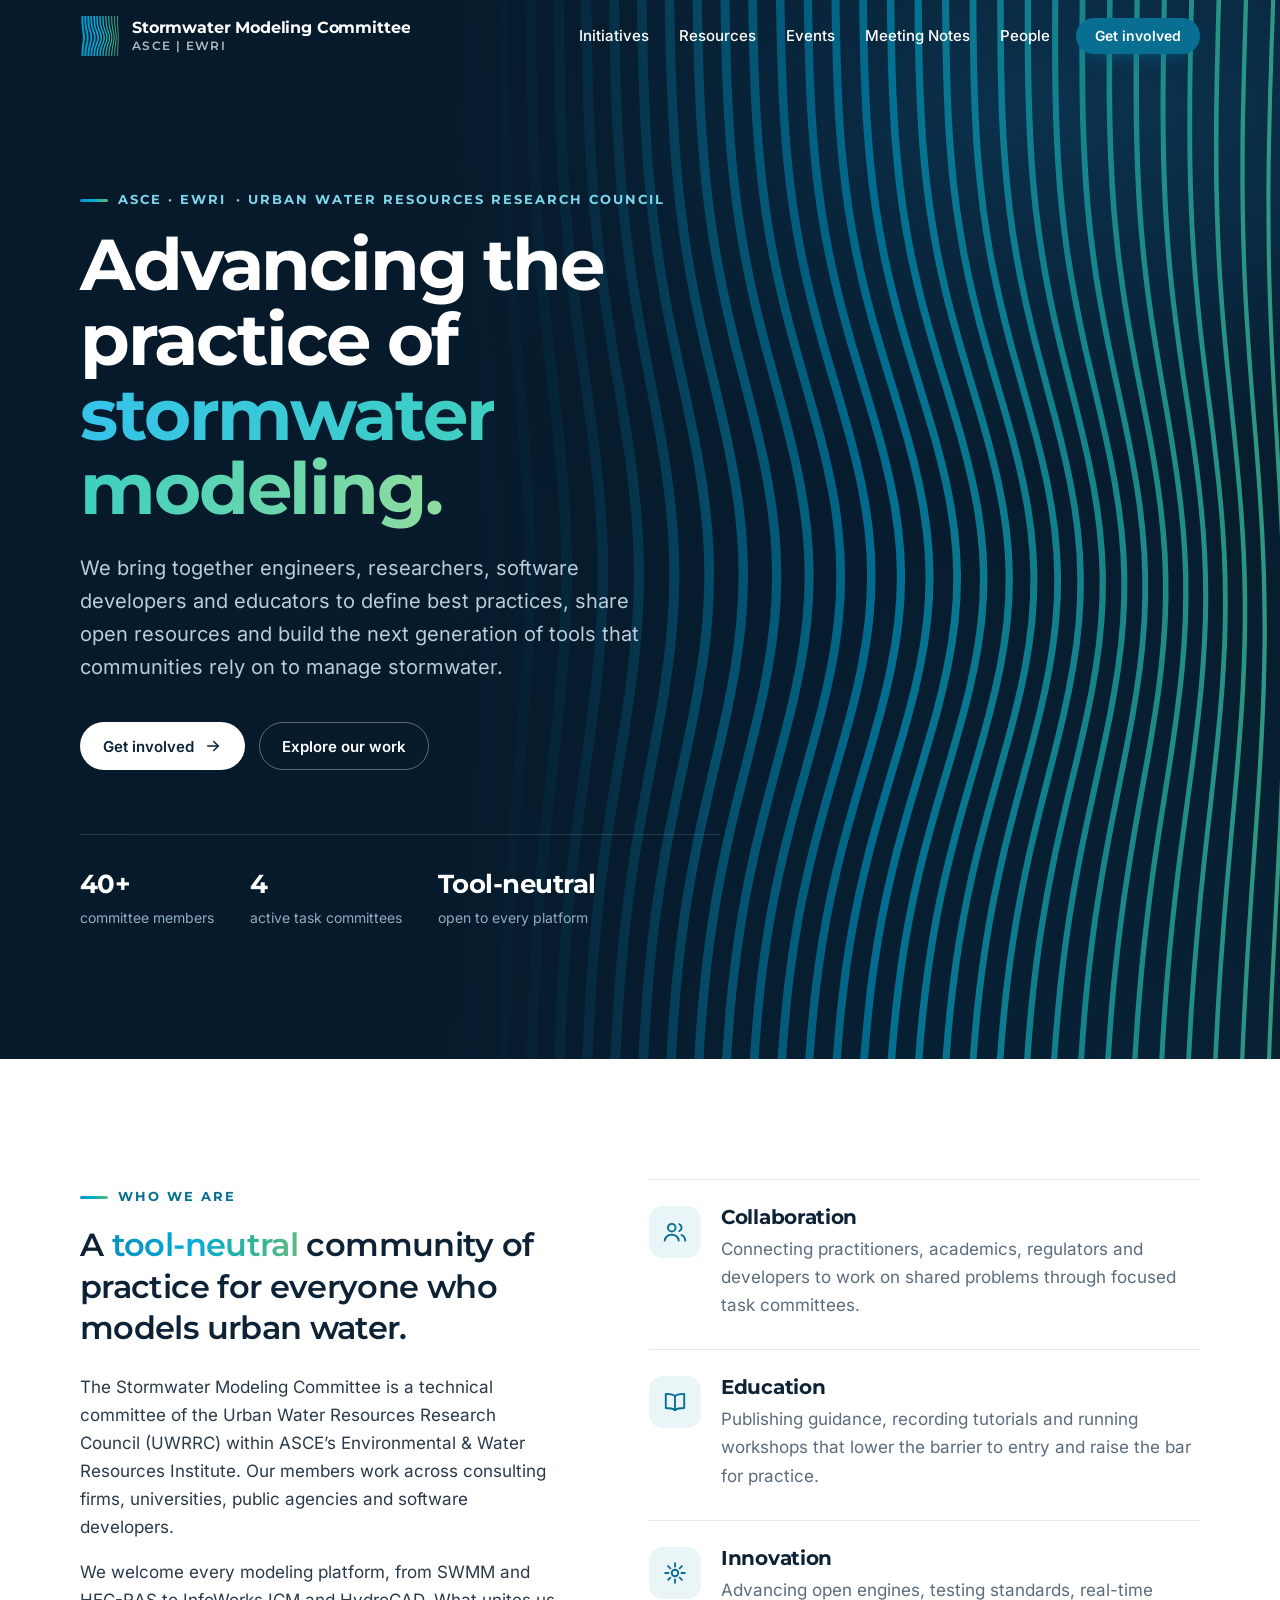
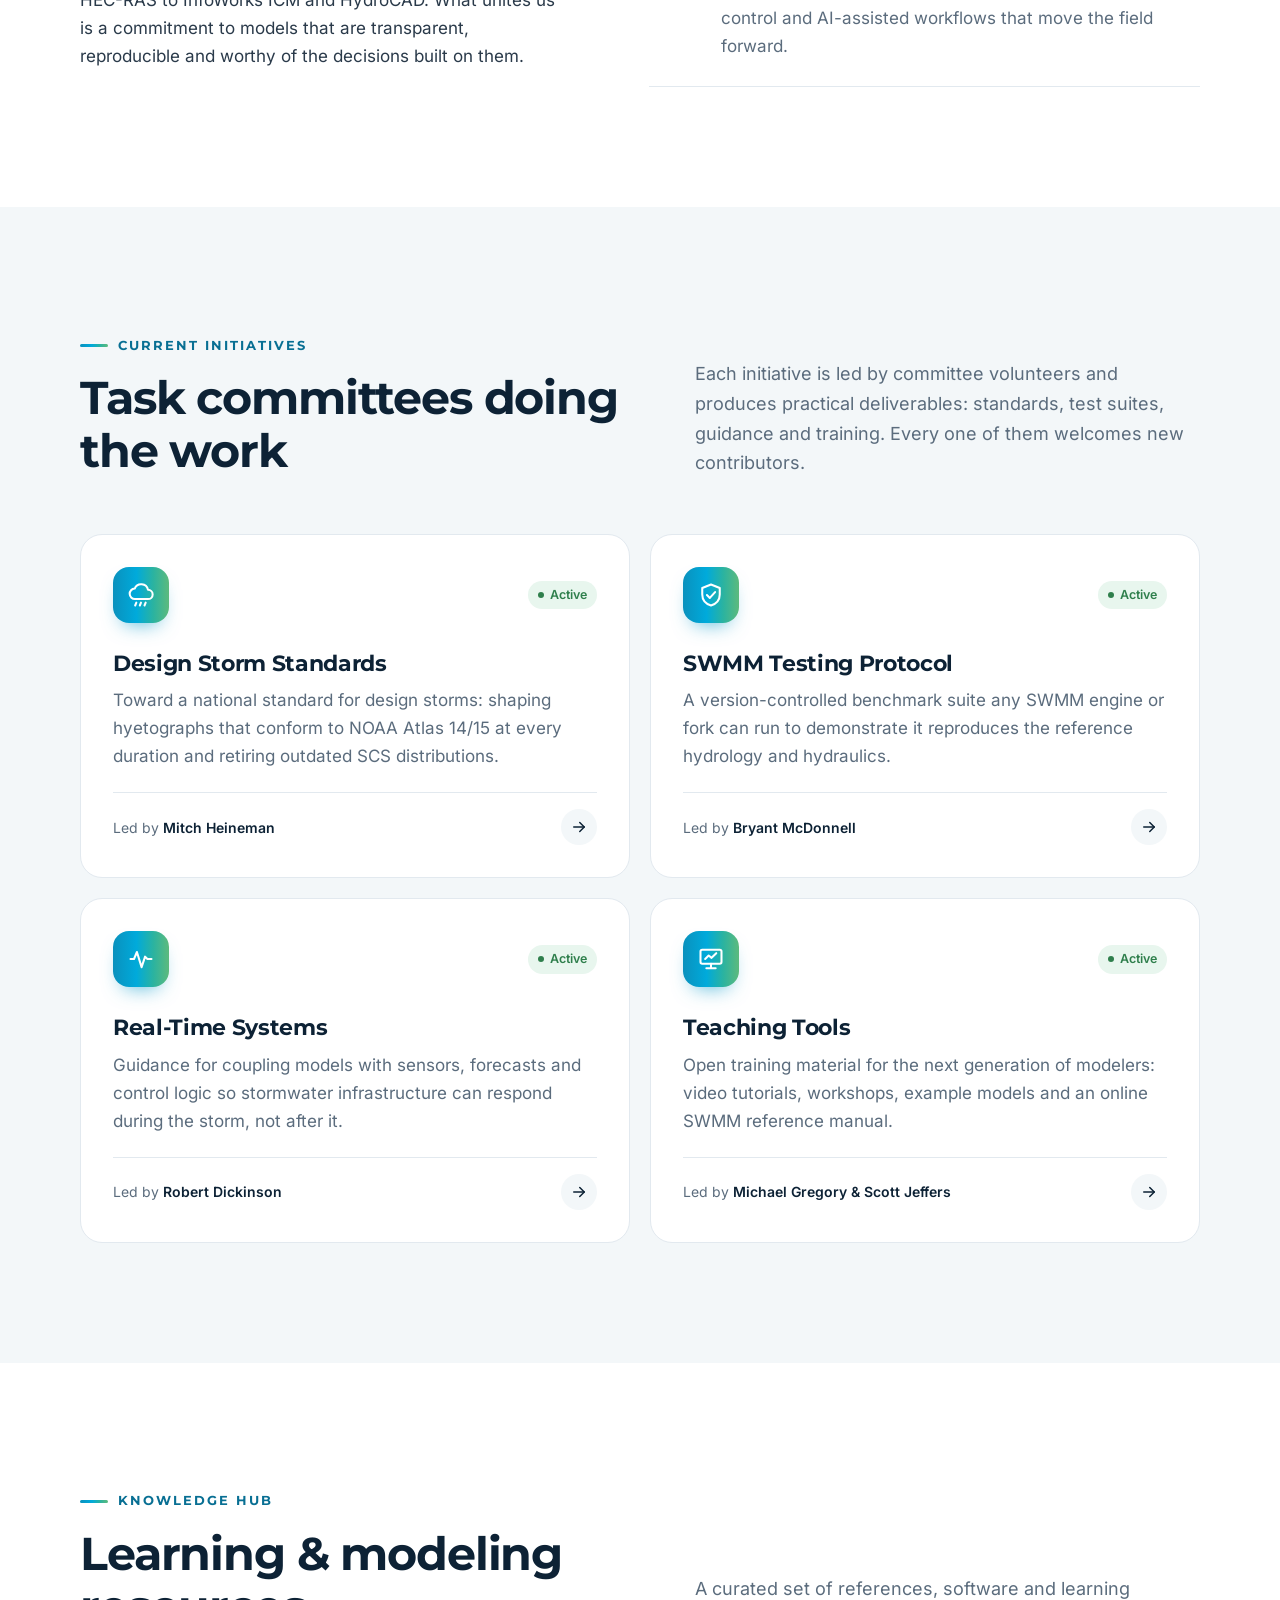
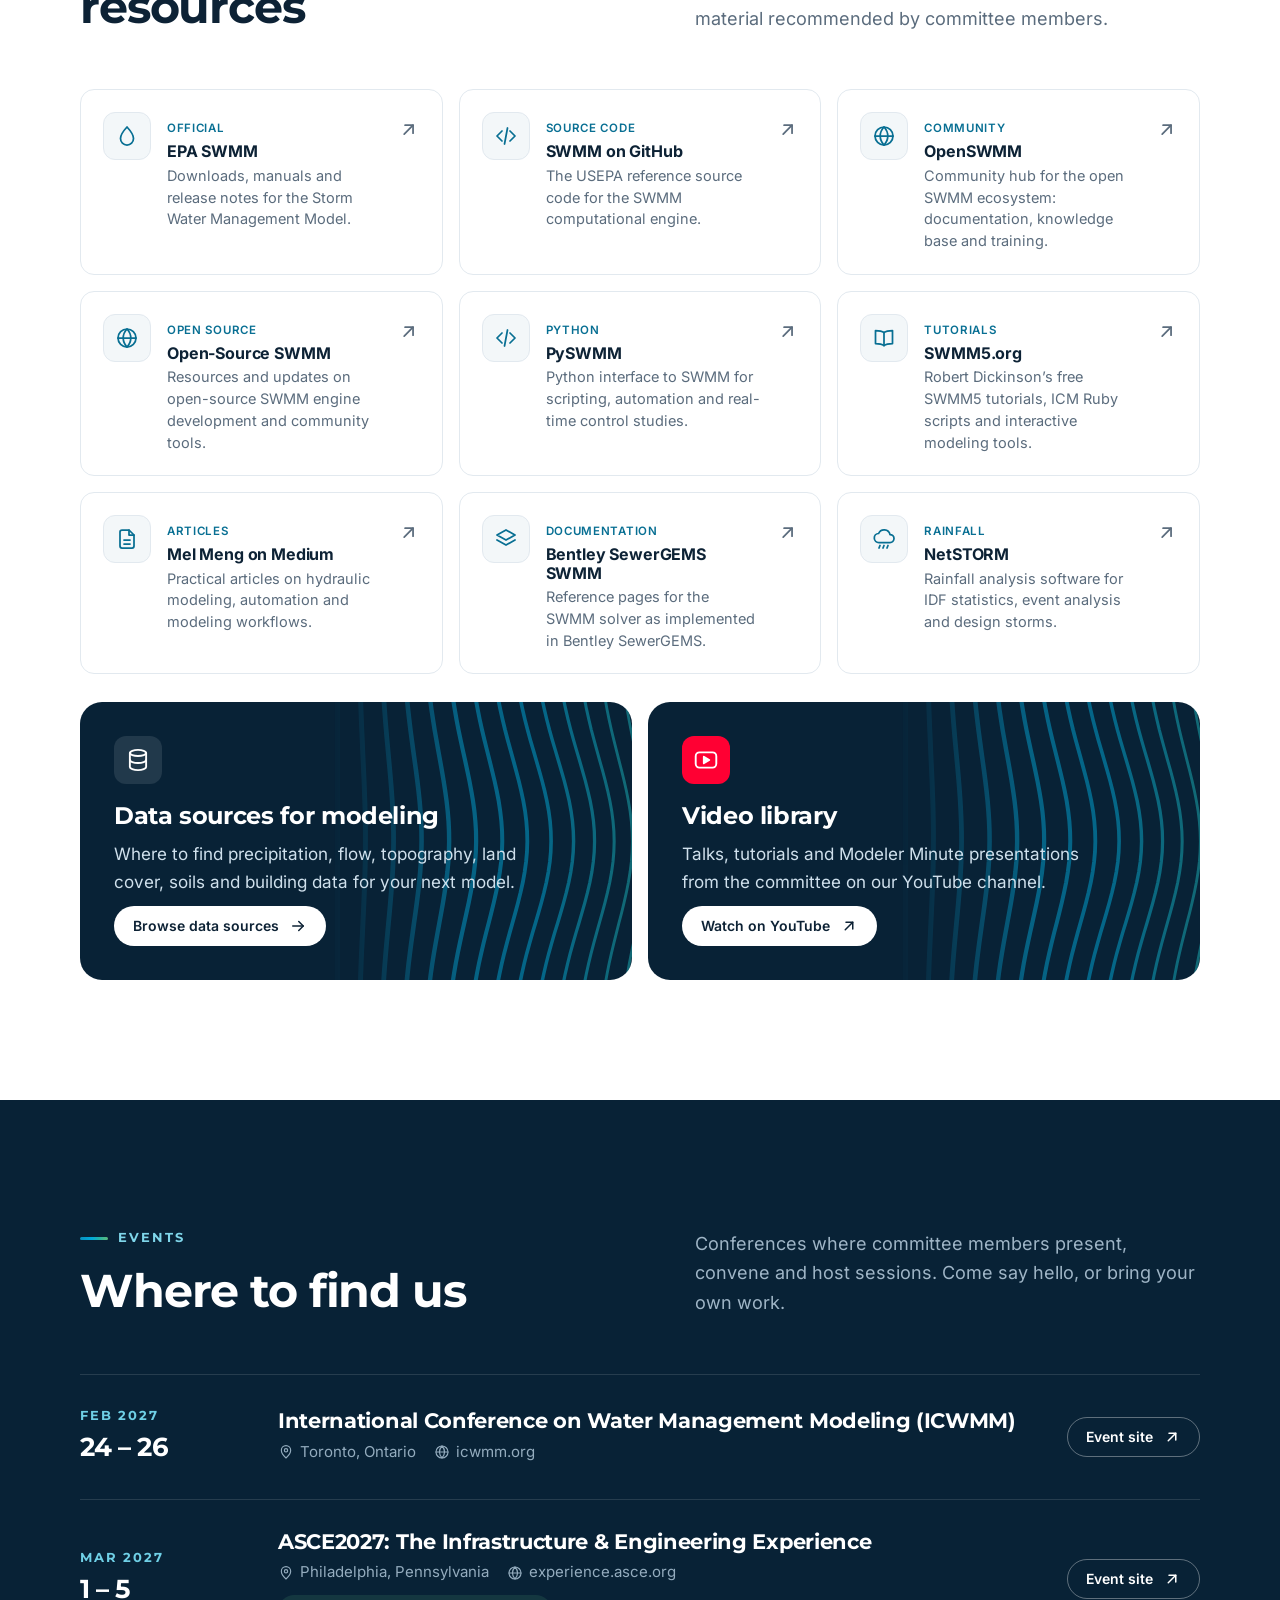
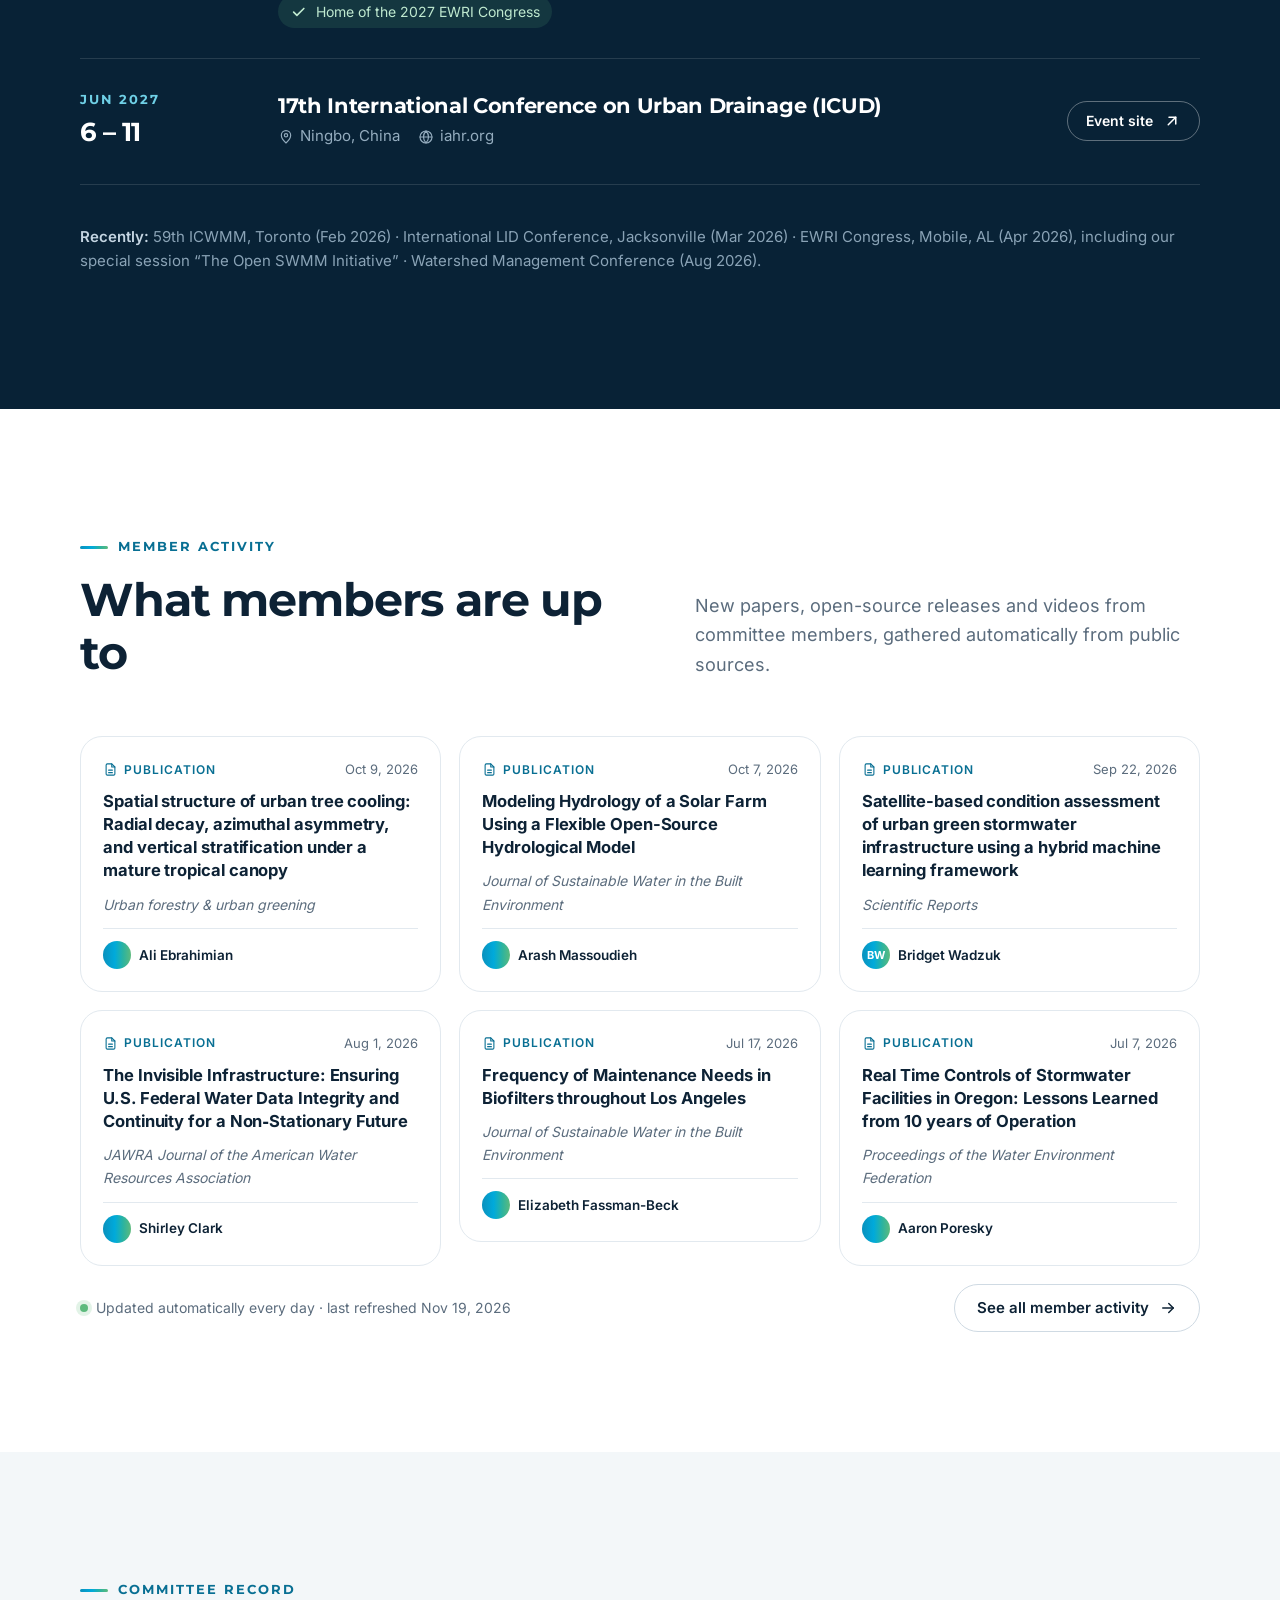
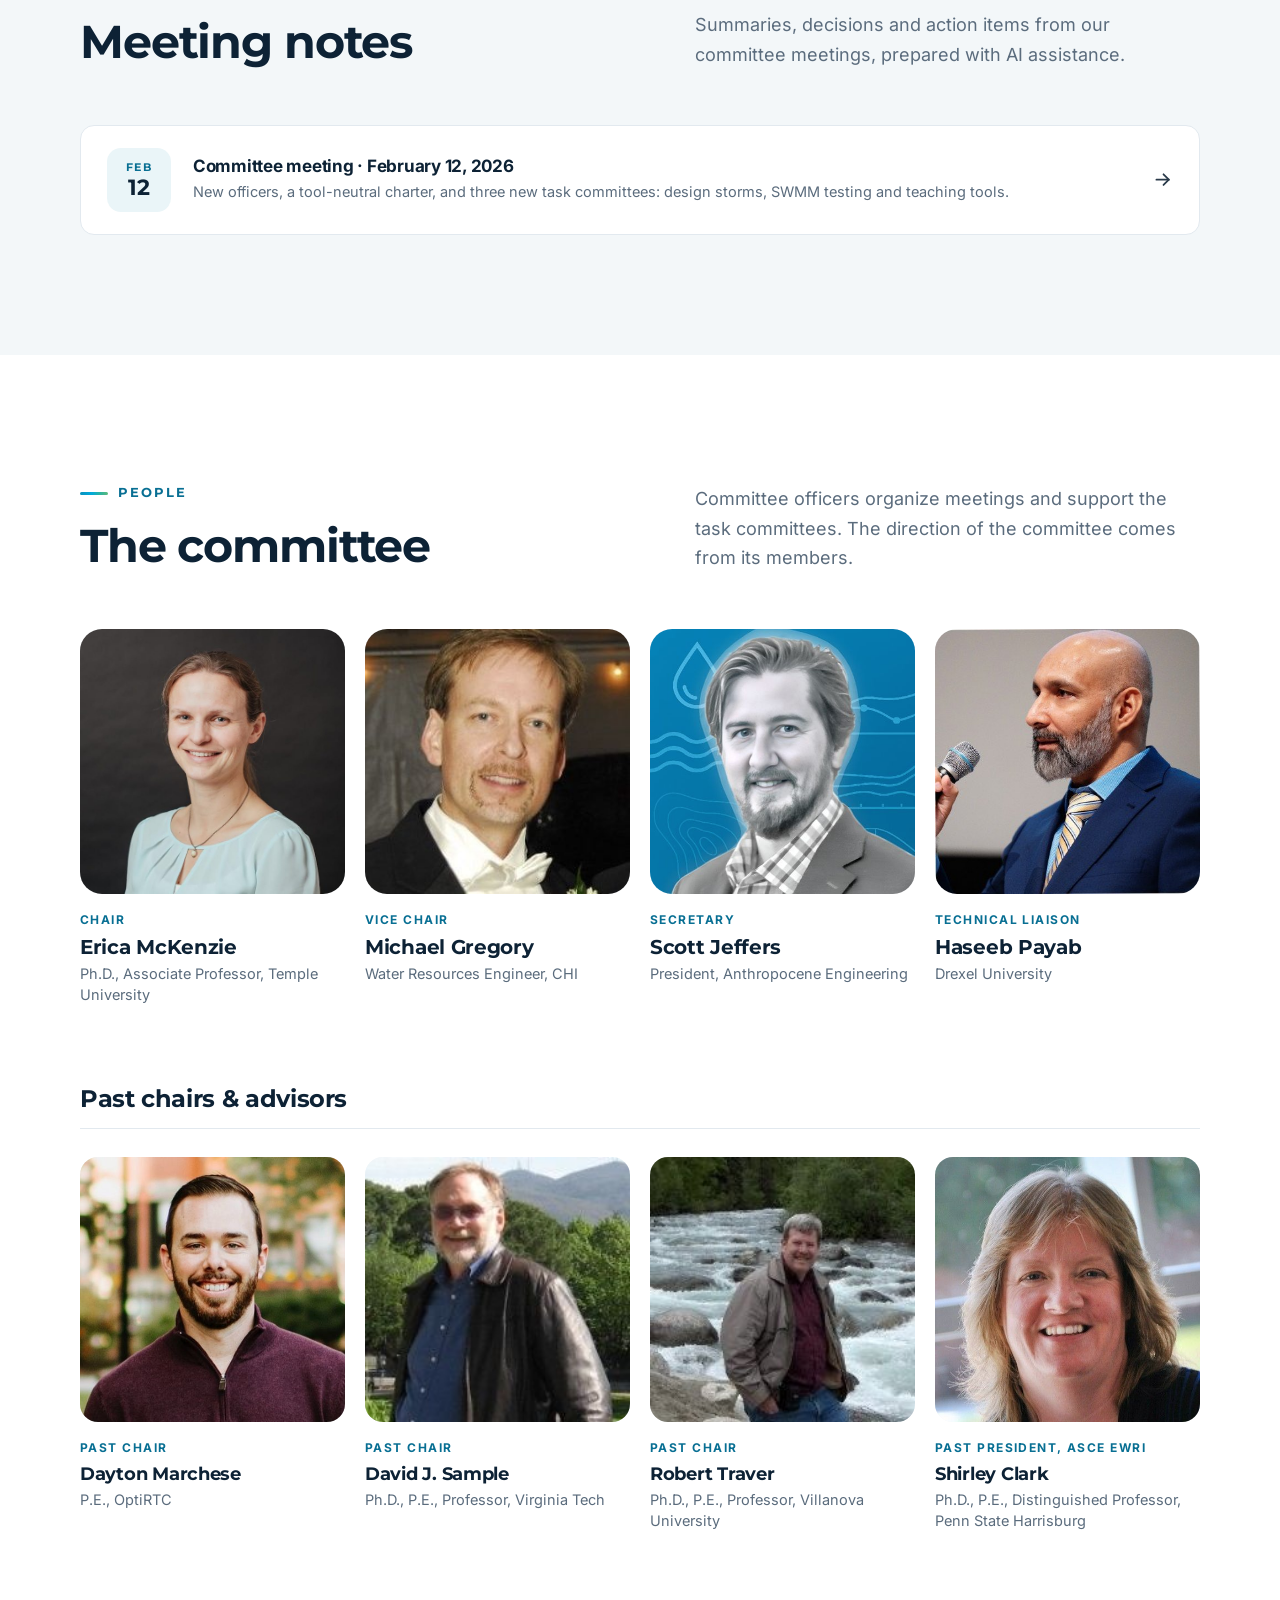
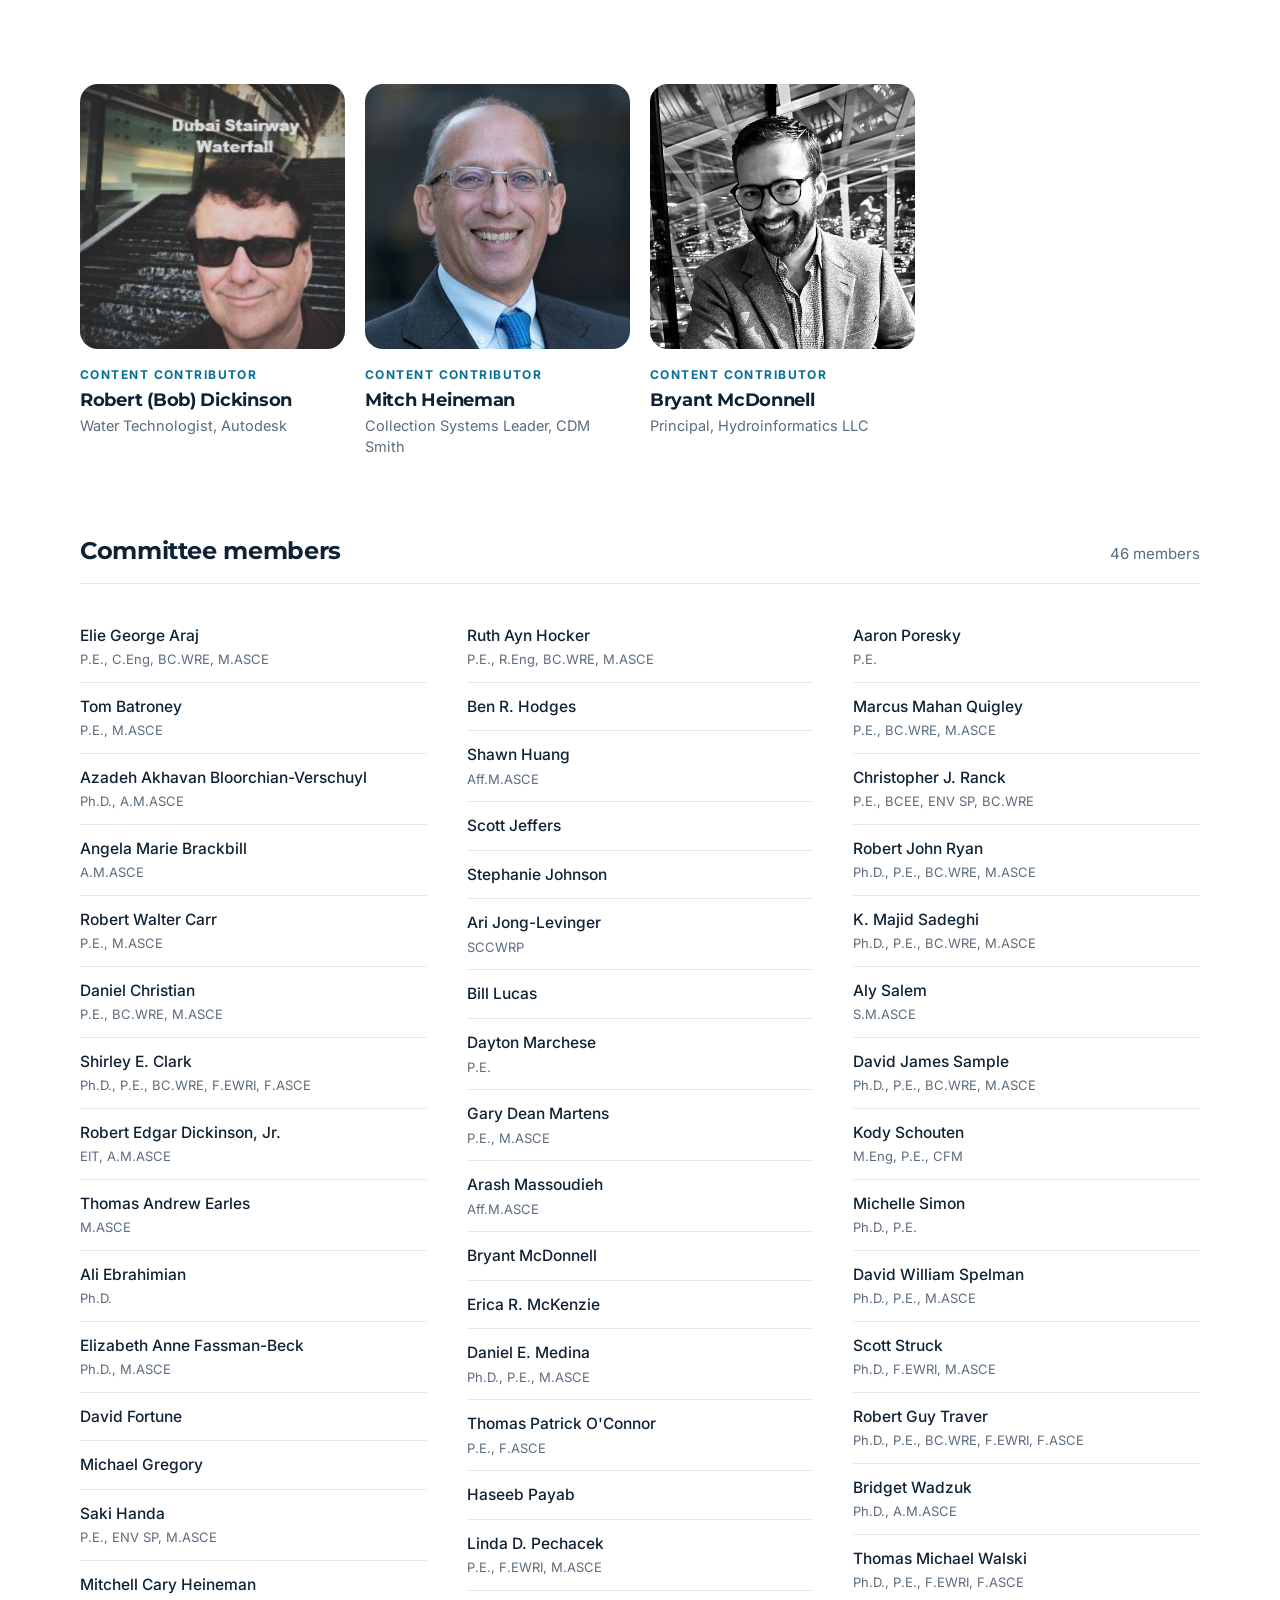
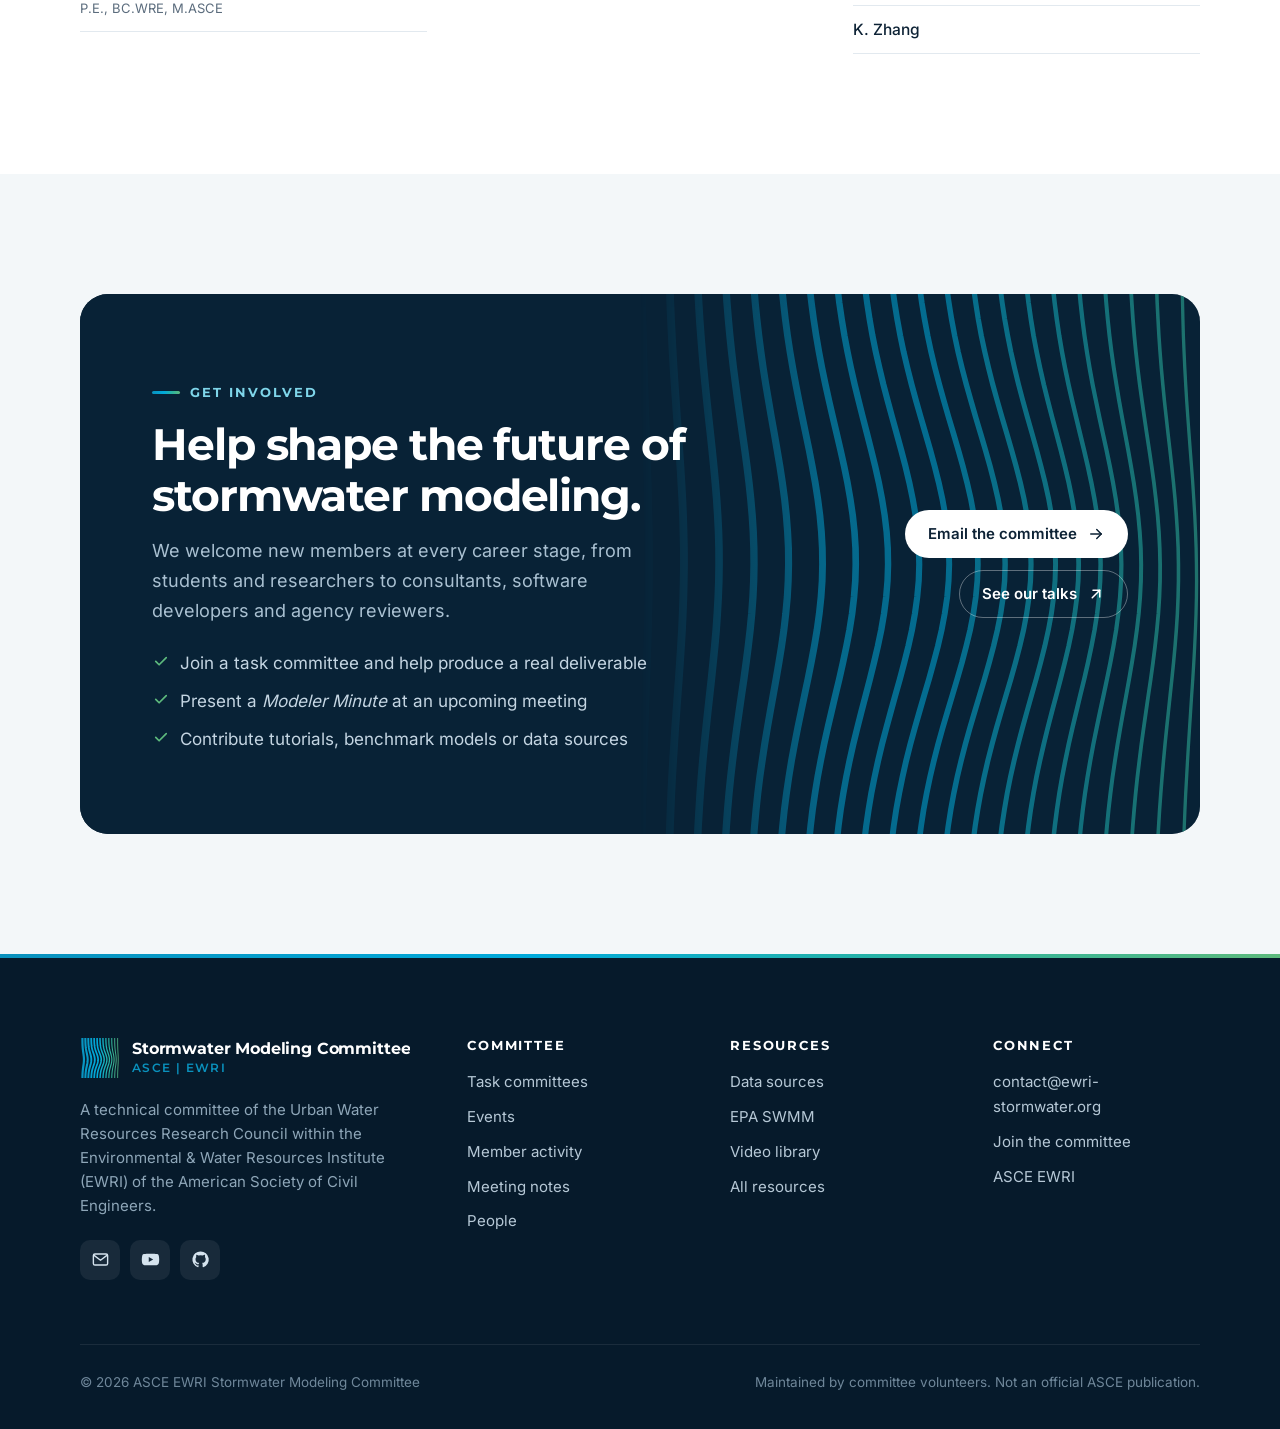
==== commit fc20a99c: "Add self-updating member activity wall - tools/update_wall.py collects members' recent papers (OpenA" ====
--- a/index.html
+++ b/index.html
@@ -24,8 +24,9 @@
 
   <link rel="preload" href="assets/fonts/montserrat-latin-700-normal.woff2" as="font" type="font/woff2" crossorigin>
   <link rel="preload" href="assets/fonts/inter-latin-400-normal.woff2" as="font" type="font/woff2" crossorigin>
-  <link rel="stylesheet" href="assets/site.css?v=20261114">
-  <script defer src="assets/site.js?v=20261114"></script>
+  <link rel="stylesheet" href="assets/site.css?v=20261119">
+  <script defer src="assets/site.js?v=20261119"></script>
+  <script defer src="assets/wall.js?v=20261119"></script>
 </head>
 <body class="home">
 <a class="skip-link" href="#main">Skip to content</a>
@@ -308,6 +309,24 @@
         </article>
       </div>
       <p class="past-events reveal"><strong>Recently:</strong> 59th ICWMM, Toronto (Feb 2026) · International LID Conference, Jacksonville (Mar 2026) · EWRI Congress, Mobile, AL (Apr 2026), including our special session “The Open SWMM Initiative” · Watershed Management Conference (Aug 2026).</p>
+    </div>
+  </section>
+
+
+  <section class="section" id="activity" data-wall="home" data-limit="6">
+    <div class="container">
+      <div class="section-head split reveal">
+        <div>
+          <span class="eyebrow">Member activity</span>
+          <h2>What members are up to</h2>
+        </div>
+        <p>New papers, open-source releases and videos from committee members, gathered automatically from public sources.</p>
+      </div>
+      <div class="wall-grid"></div>
+      <div class="wall-foot">
+        <span class="wall-updated">Updated automatically every day</span>
+        <a class="btn btn-outline" href="activity.html">See all member activity <svg class="icon" aria-hidden="true"><use href="assets/icons.svg#i-arrow-right"></use></svg></a>
+      </div>
     </div>
   </section>
 
@@ -518,6 +537,7 @@
         <ul>
           <li><a href="#projects">Task committees</a></li>
           <li><a href="#conferences">Events</a></li>
+          <li><a href="activity.html">Member activity</a></li>
           <li><a href="#meeting-notes">Meeting notes</a></li>
           <li><a href="#leadership">People</a></li>
         </ul>
--- a/assets/site.css
+++ b/assets/site.css
@@ -476,3 +476,46 @@
 }
 .prose ul.milestones, .prose ul.actions, .prose ul.attendance { padding-left: 0; }
 @media (max-width: 899px) { .page-hero .wave-field, .cta .wave-field, .feature .wave-field { opacity: .25; } }
+
+/* --------------------------------------------------------------------------
+   Member activity wall
+   -------------------------------------------------------------------------- */
+.wall-grid { display: grid; grid-template-columns: repeat(var(--wall-cols, 1), minmax(0, 1fr)); gap: 18px; align-items: start; }
+.wall-col { display: flex; flex-direction: column; gap: 18px; min-width: 0; }
+.wall-grid.loading { min-height: 320px; }
+.post {
+  break-inside: avoid; display: flex; flex-direction: column; gap: 10px; margin: 0 0 18px;
+  padding: 22px; border-radius: var(--radius-lg); background: #fff; border: 1px solid var(--line);
+  text-decoration: none; color: var(--text); position: relative; overflow: hidden;
+  transition: transform .2s ease, box-shadow .2s ease, border-color .2s ease;
+}
+.wall-col .post { margin: 0; }
+.post::before { content: ""; position: absolute; left: 0; top: 0; bottom: 0; width: 3px; background: var(--brand-gradient); opacity: 0; transition: opacity .2s; }
+.post:hover { transform: translateY(-3px); box-shadow: var(--shadow); border-color: var(--line-strong); color: var(--text); }
+.post:hover::before { opacity: 1; }
+.post-thumb { position: relative; margin: -22px -22px 4px; aspect-ratio: 16 / 9; background: var(--navy-800); overflow: hidden; }
+.post-thumb img { width: 100%; height: 100%; object-fit: cover; }
+.post-play { position: absolute; inset: 0; display: grid; place-items: center; color: #fff; }
+.post-play .icon { width: 54px; height: 54px; filter: drop-shadow(0 4px 10px rgba(0,0,0,.4)); }
+.post-top { display: flex; justify-content: space-between; align-items: center; gap: 10px; font-size: 13px; color: var(--muted); }
+.post-type { display: inline-flex; align-items: center; gap: 6px; font-weight: 600; font-size: 12px; letter-spacing: .08em; text-transform: uppercase; color: var(--blue-deep); }
+.post-type .icon { width: 15px; height: 15px; }
+.post-software .post-type { color: #2f7f4c; }
+.post-video .post-type { color: #c4302b; }
+.post h3 { font-family: var(--font-text); font-size: 16.5px; font-weight: 650; line-height: 1.4; letter-spacing: -0.005em; color: var(--ink); margin: 0; }
+.post-summary { margin: 0; font-size: 14.5px; color: var(--muted); line-height: 1.5; }
+.post-where { margin: 0; font-size: 14px; color: var(--muted); font-style: italic; }
+.post-people { display: flex; flex-wrap: wrap; gap: 8px 14px; padding-top: 12px; margin-top: 2px; border-top: 1px solid var(--line); }
+.post-person { display: inline-flex; align-items: center; gap: 8px; font-size: 13.5px; font-weight: 600; color: var(--ink); }
+.post-avatar { width: 28px; height: 28px; border-radius: 50%; overflow: hidden; display: grid; place-items: center; background: var(--brand-gradient); color: #fff; font-size: 11px; font-weight: 700; flex: none; }
+.post-avatar img { width: 100%; height: 100%; object-fit: cover; }
+.wall-empty { color: var(--muted); }
+.wall-foot { display: flex; flex-wrap: wrap; justify-content: space-between; align-items: center; gap: 16px; margin-top: 18px; }
+.wall-updated { font-size: 14px; color: var(--muted); display: inline-flex; align-items: center; gap: 8px; }
+.wall-updated::before { content: ""; width: 8px; height: 8px; border-radius: 50%; background: var(--green); box-shadow: 0 0 0 4px rgba(93,186,125,.18); }
+.wall-controls { display: flex; flex-wrap: wrap; align-items: center; gap: 10px; margin-bottom: 28px; }
+.wall-controls button { font: inherit; font-size: 14px; font-weight: 500; padding: 8px 16px; border-radius: 999px; border: 1px solid var(--line); background: #fff; color: var(--ink); cursor: pointer; }
+.wall-controls button[aria-pressed="true"] { background: var(--ink); color: #fff; border-color: var(--ink); }
+.wall-controls select { font: inherit; font-size: 14px; padding: 8px 14px; border-radius: 999px; border: 1px solid var(--line); background: #fff; color: var(--ink); }
+.wall-count { margin-left: auto; font-size: 14px; color: var(--muted); }
+.wall-note { font-size: 14px; color: var(--muted); margin-top: 40px; max-width: 760px; }
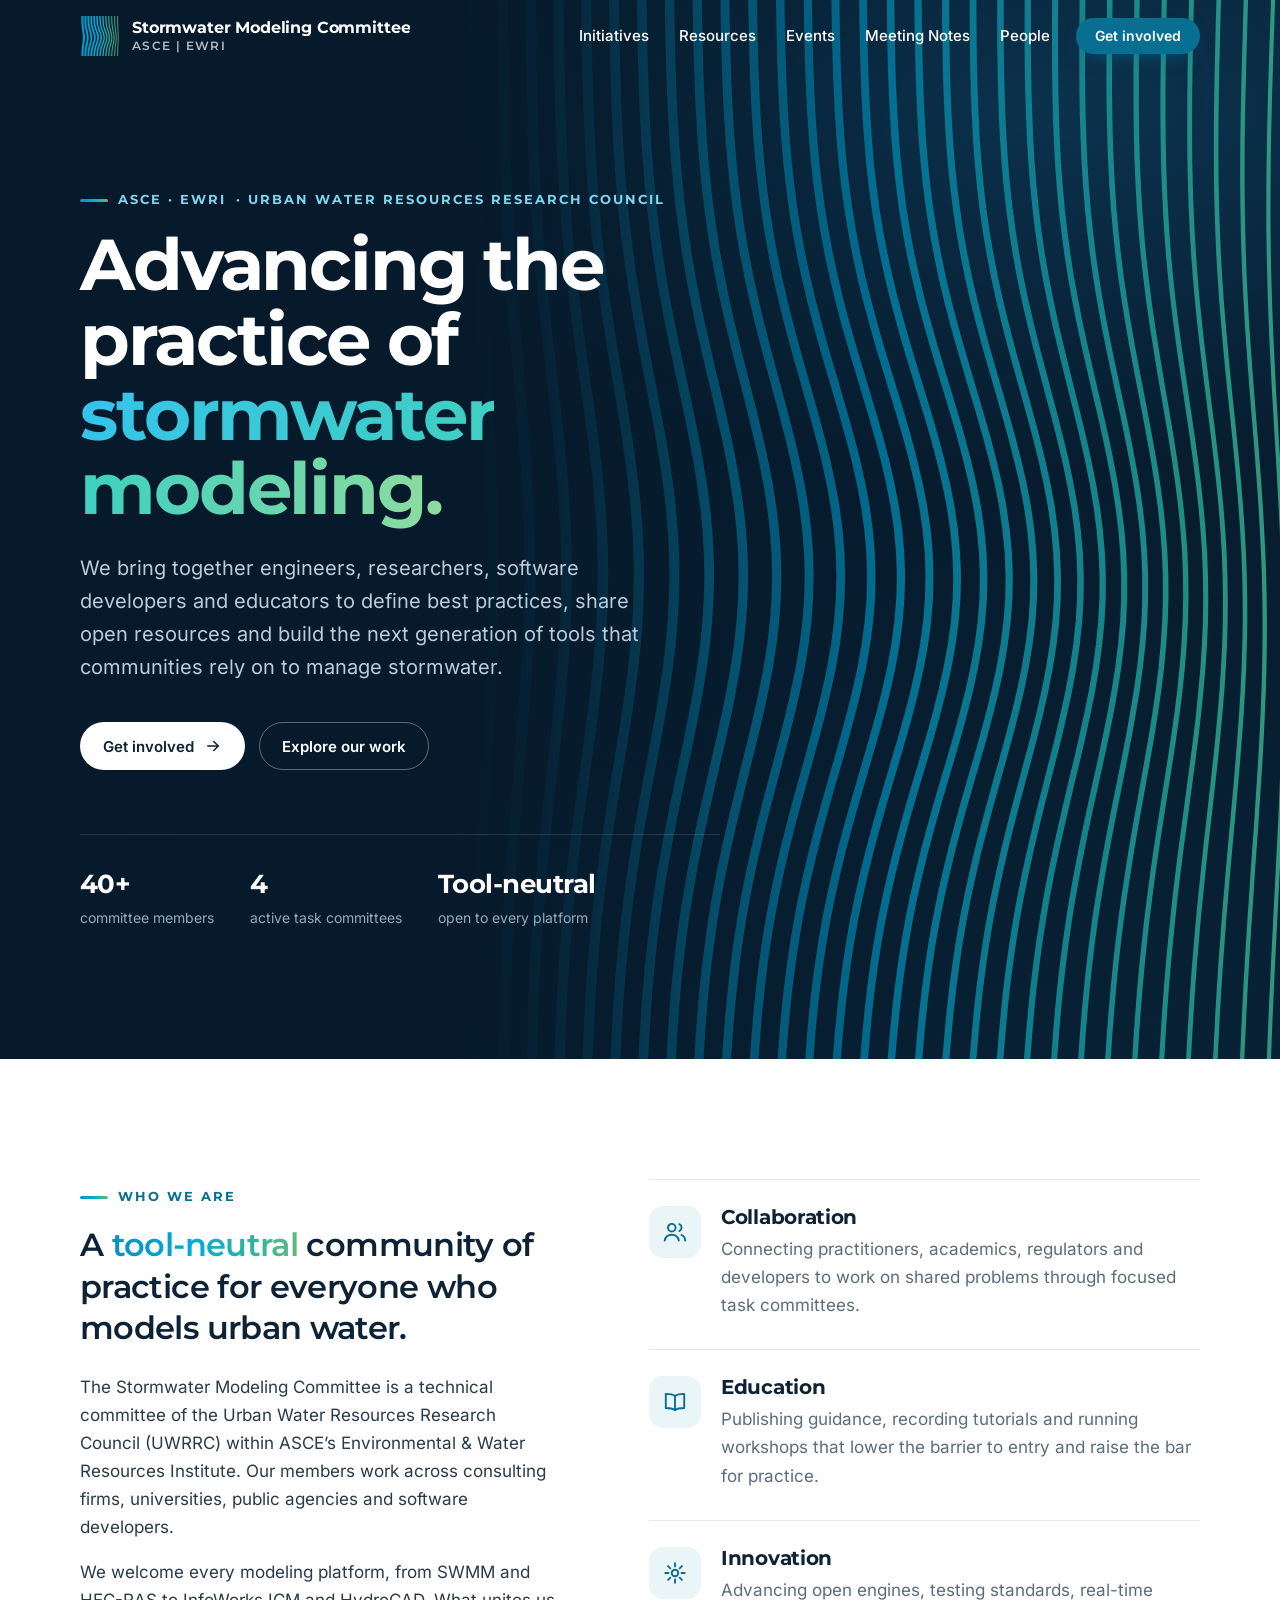
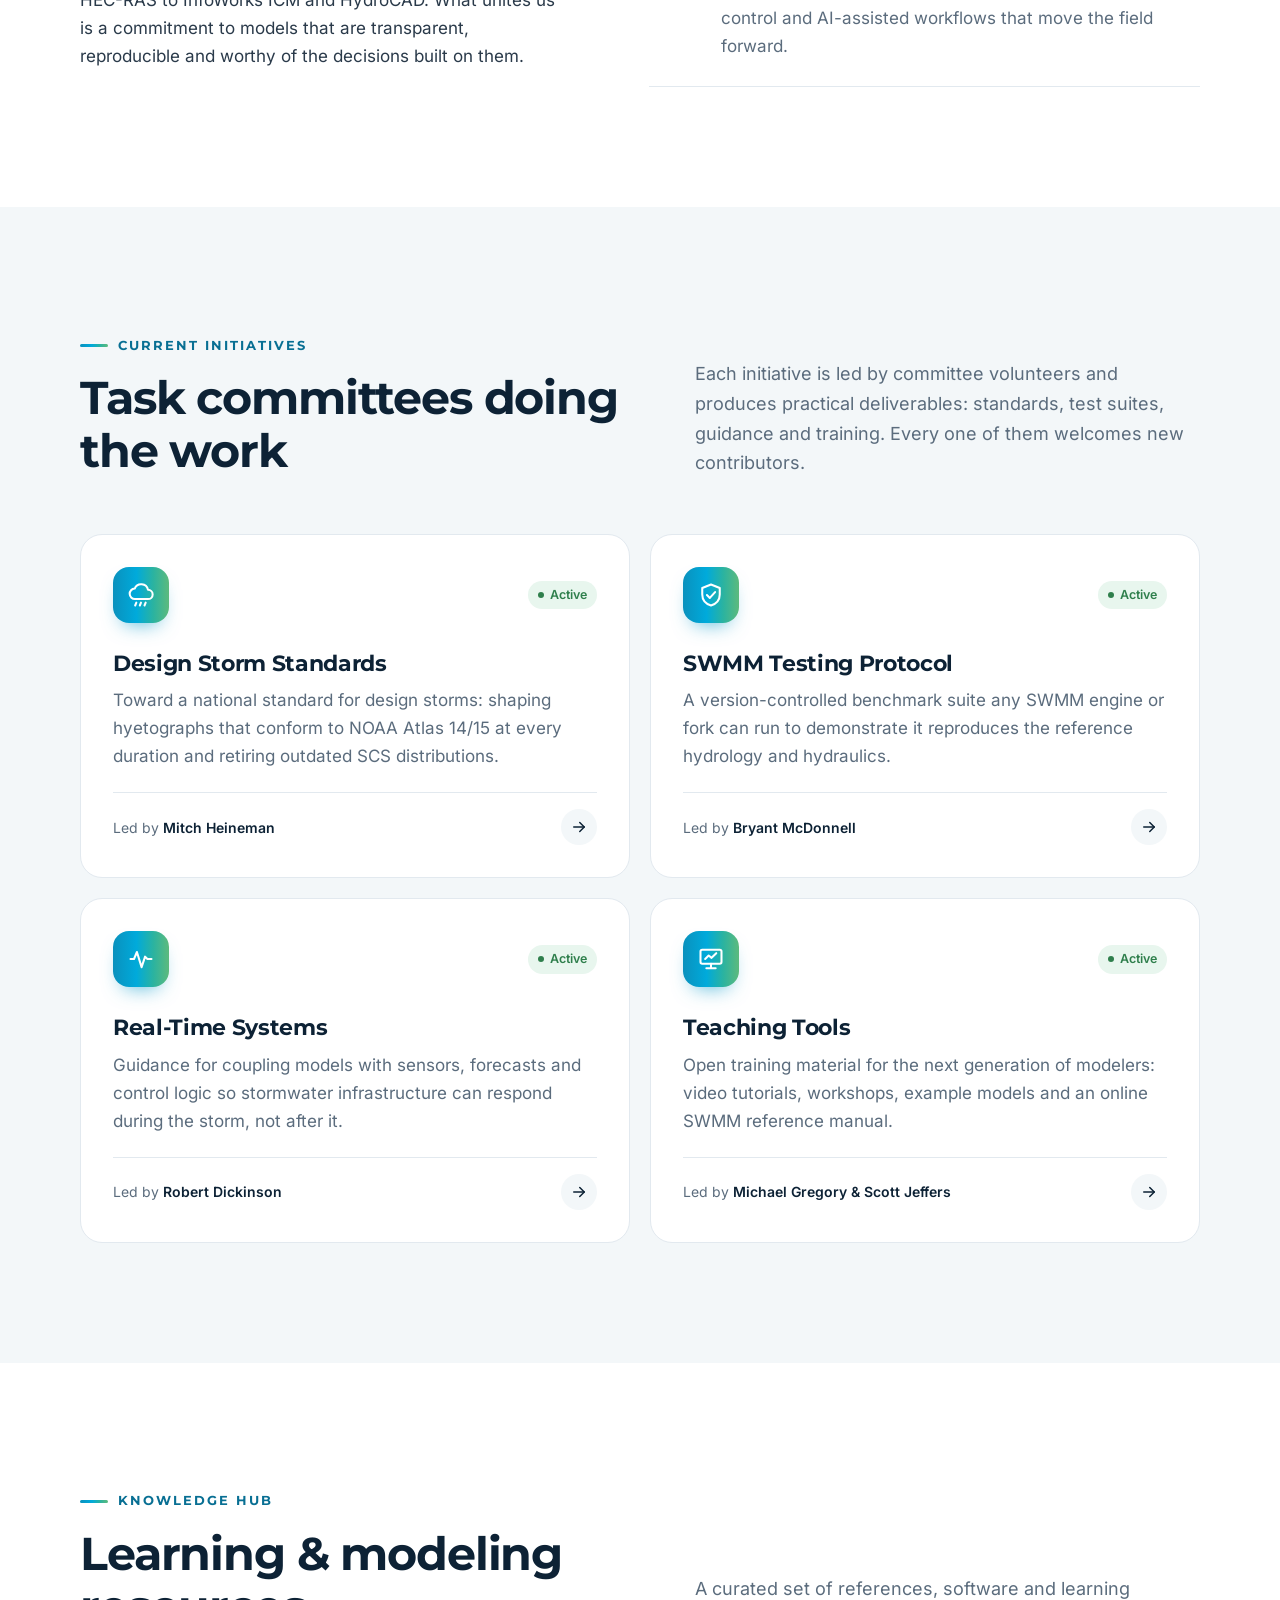
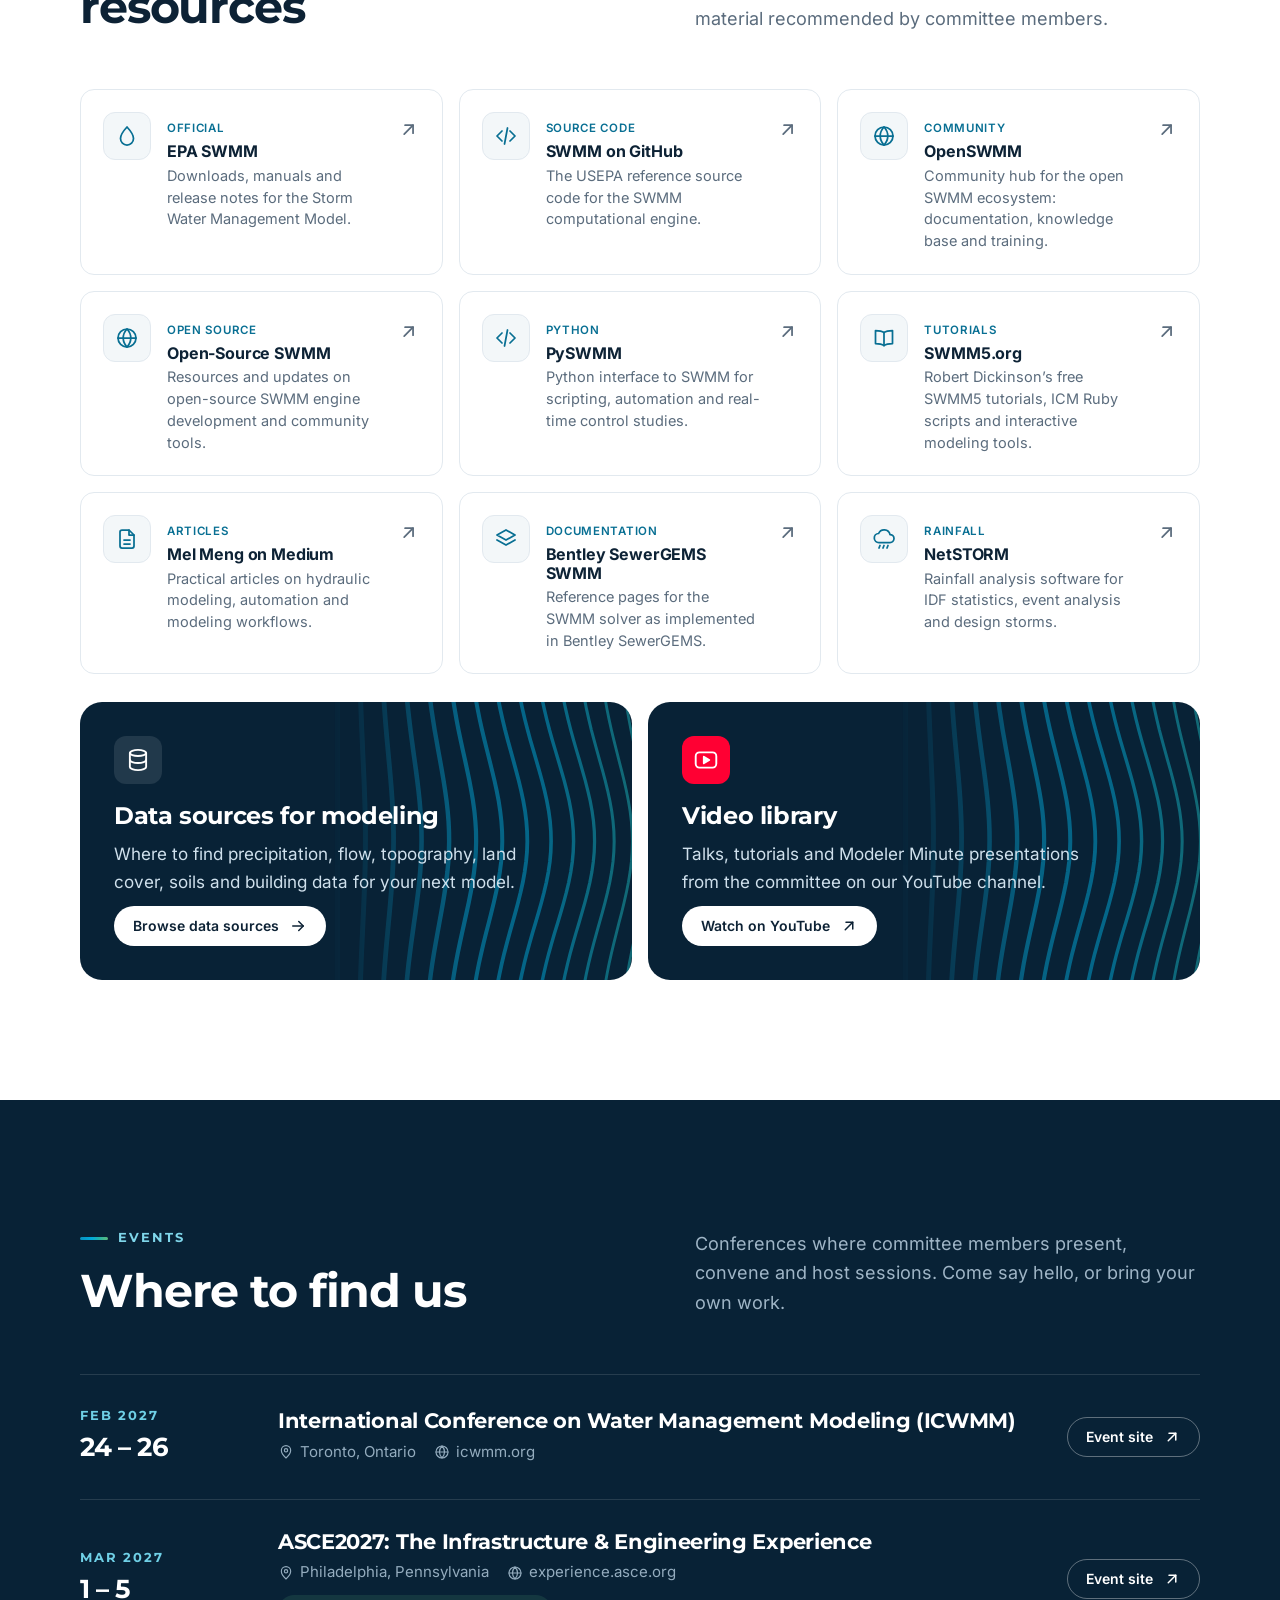
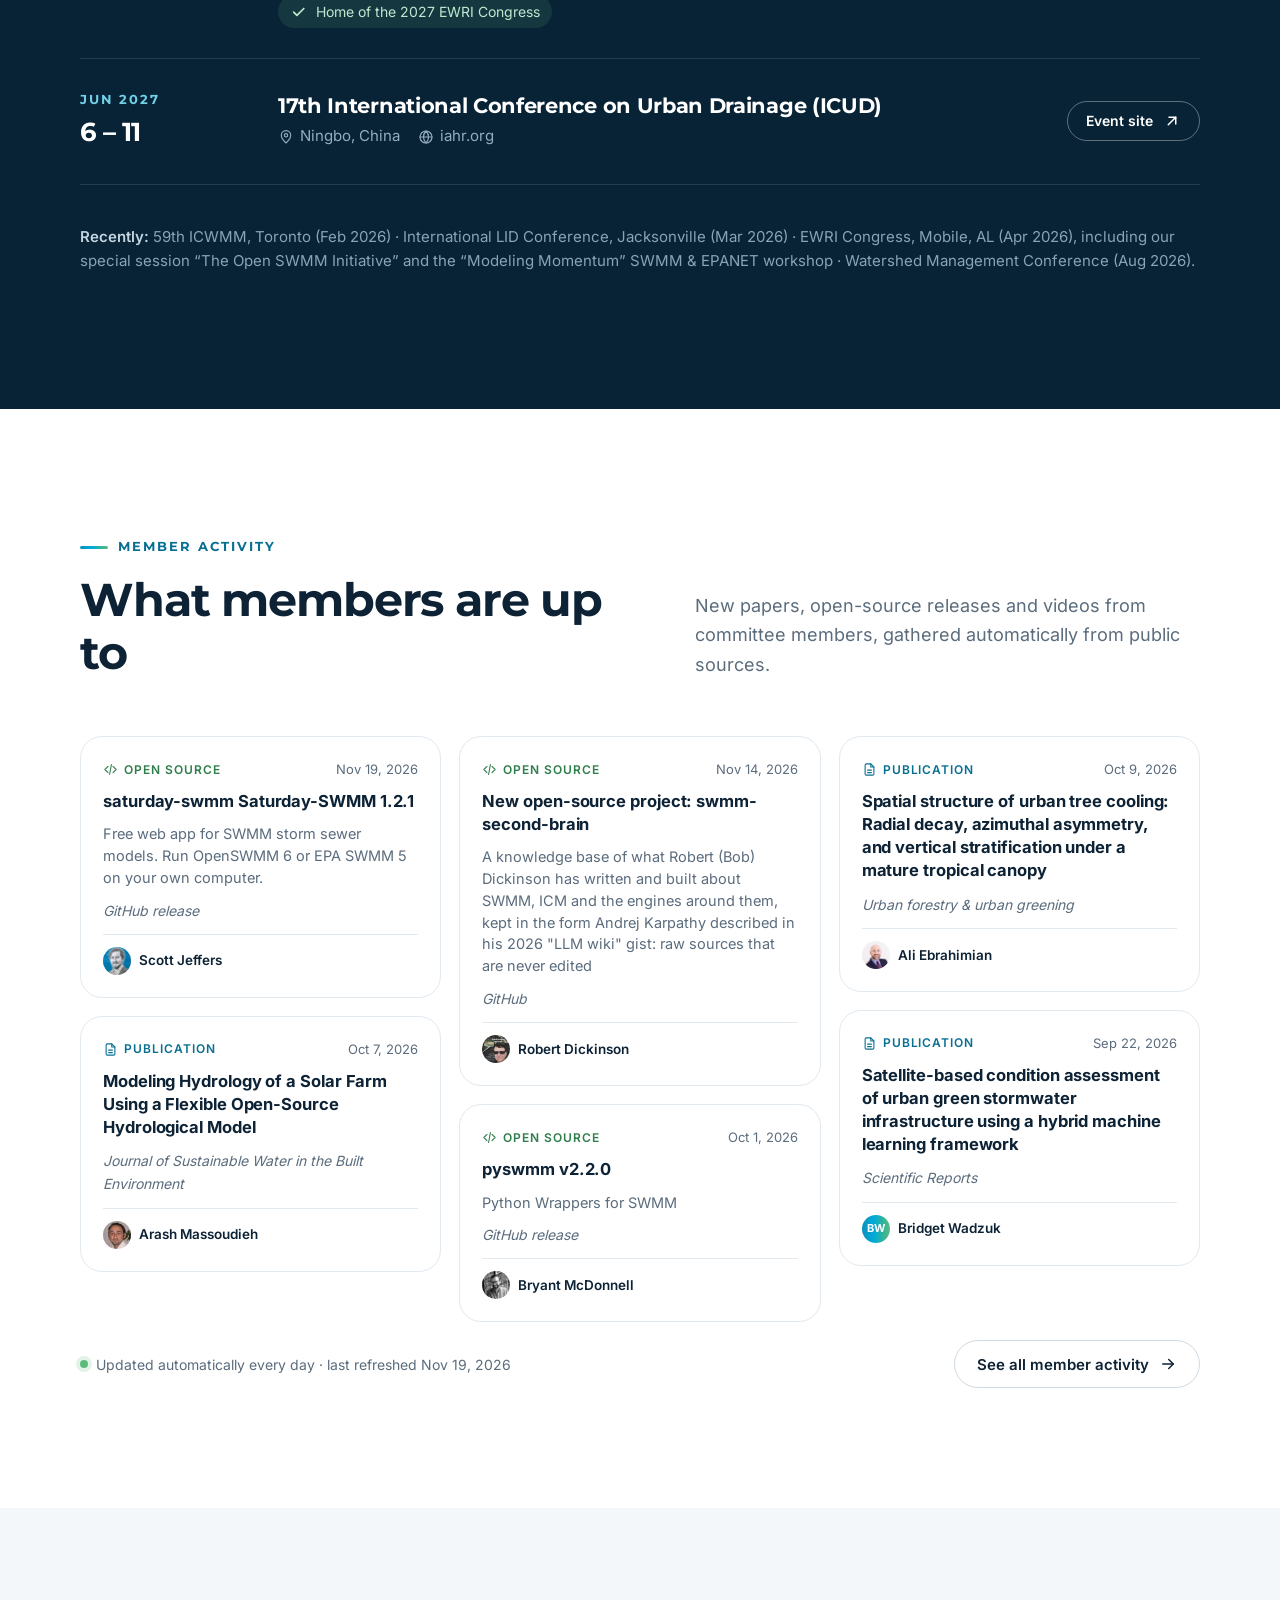
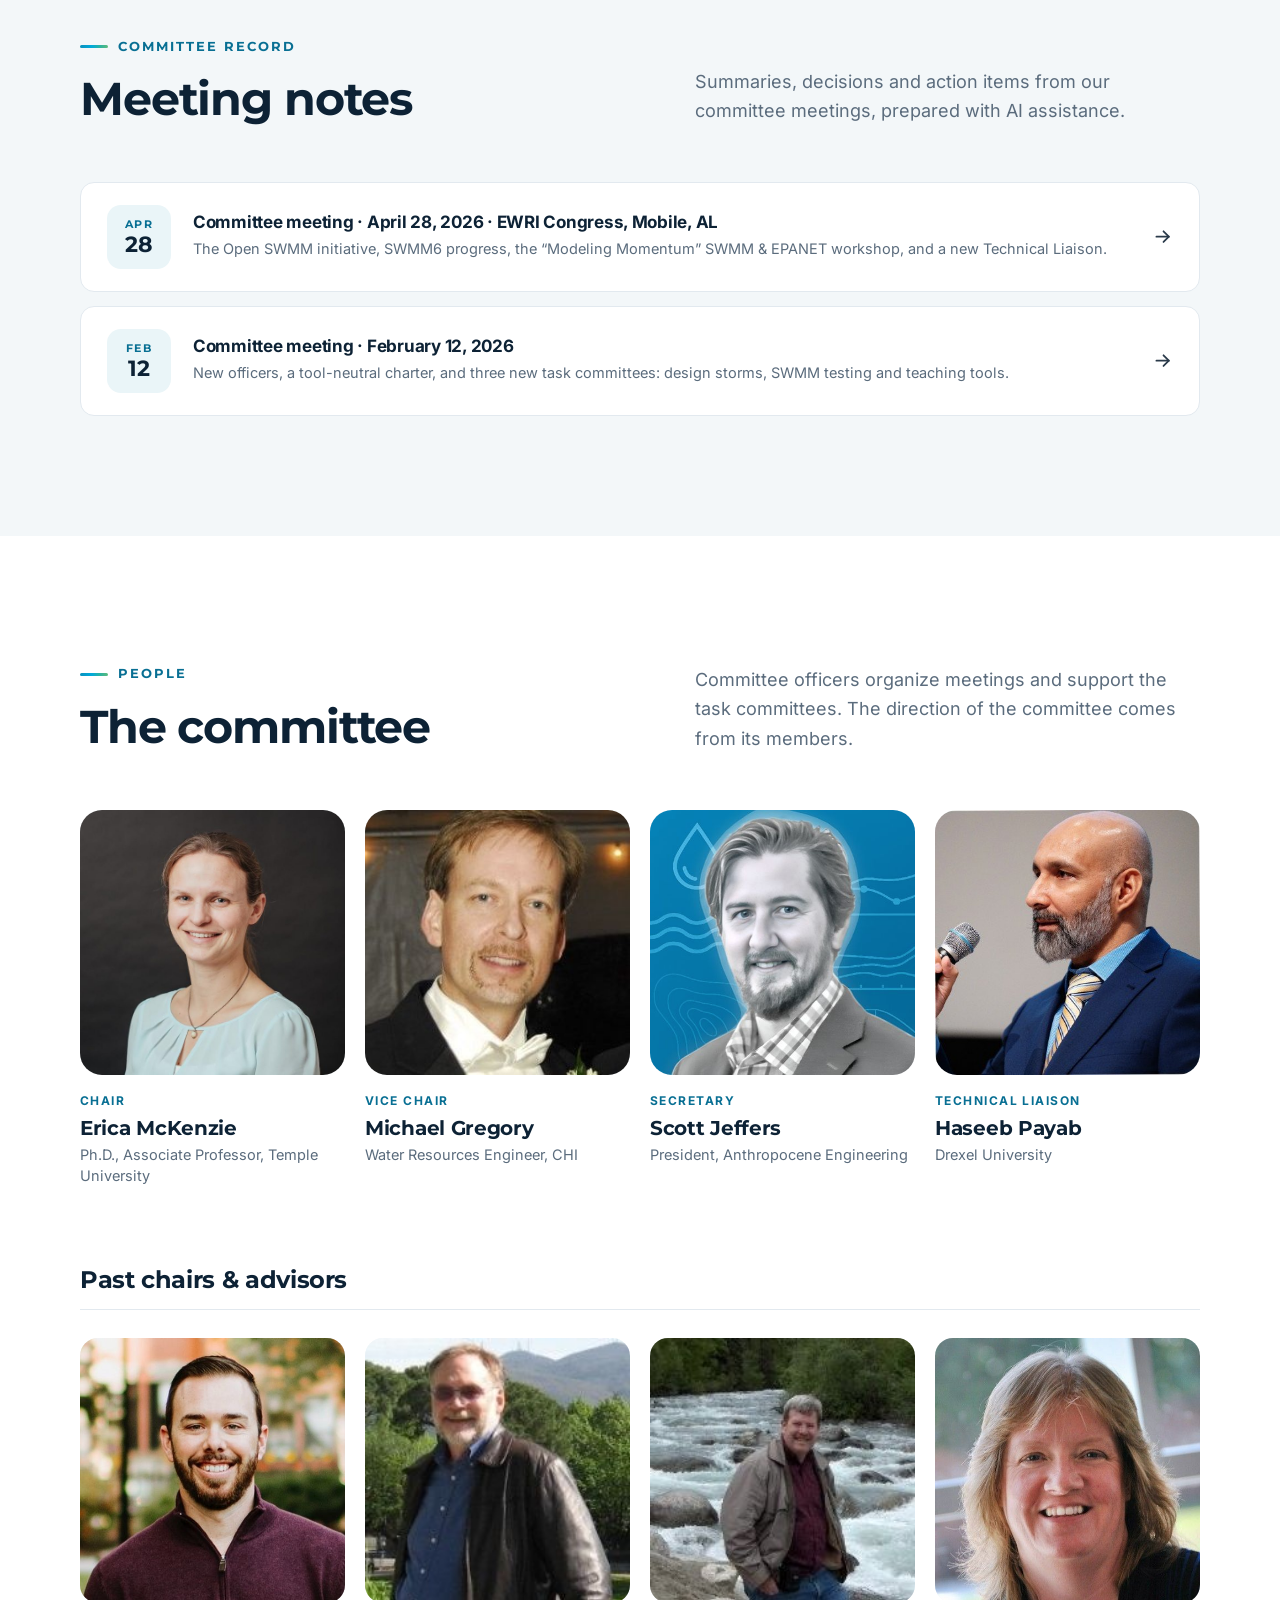
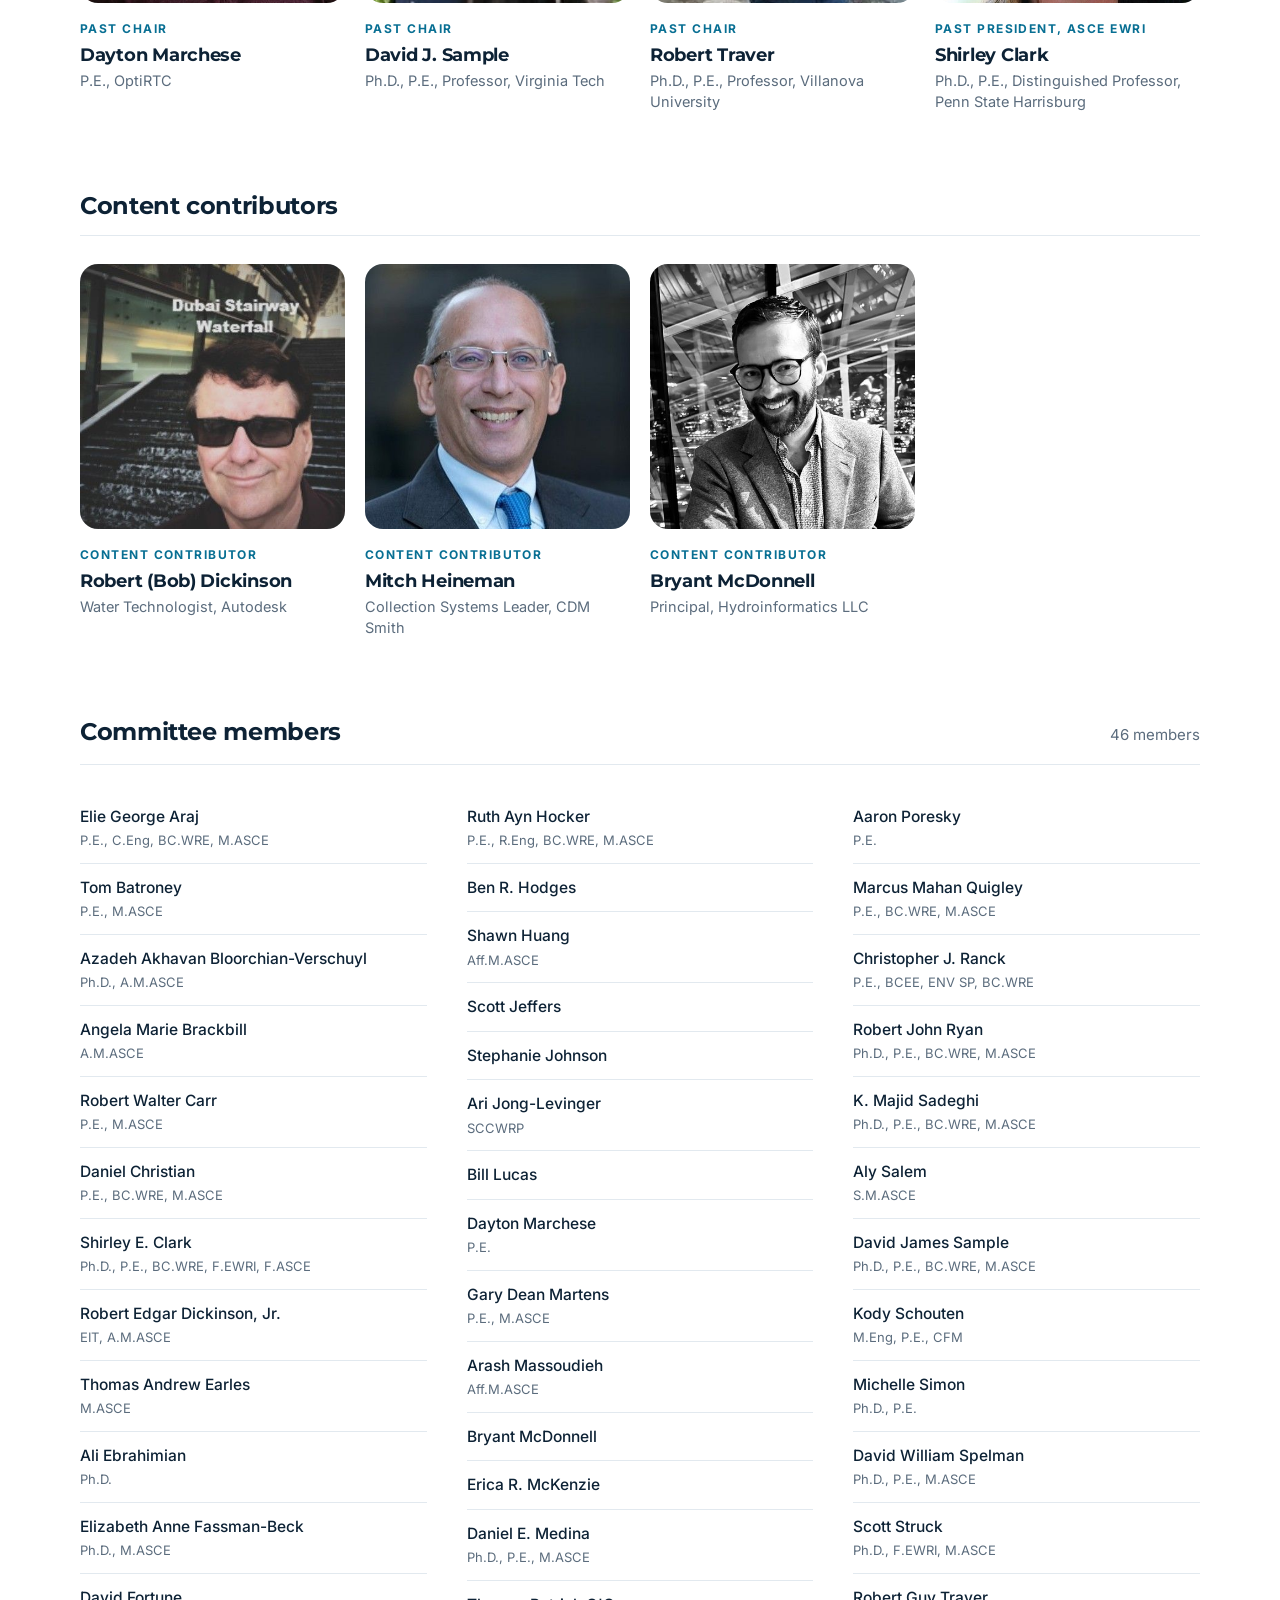
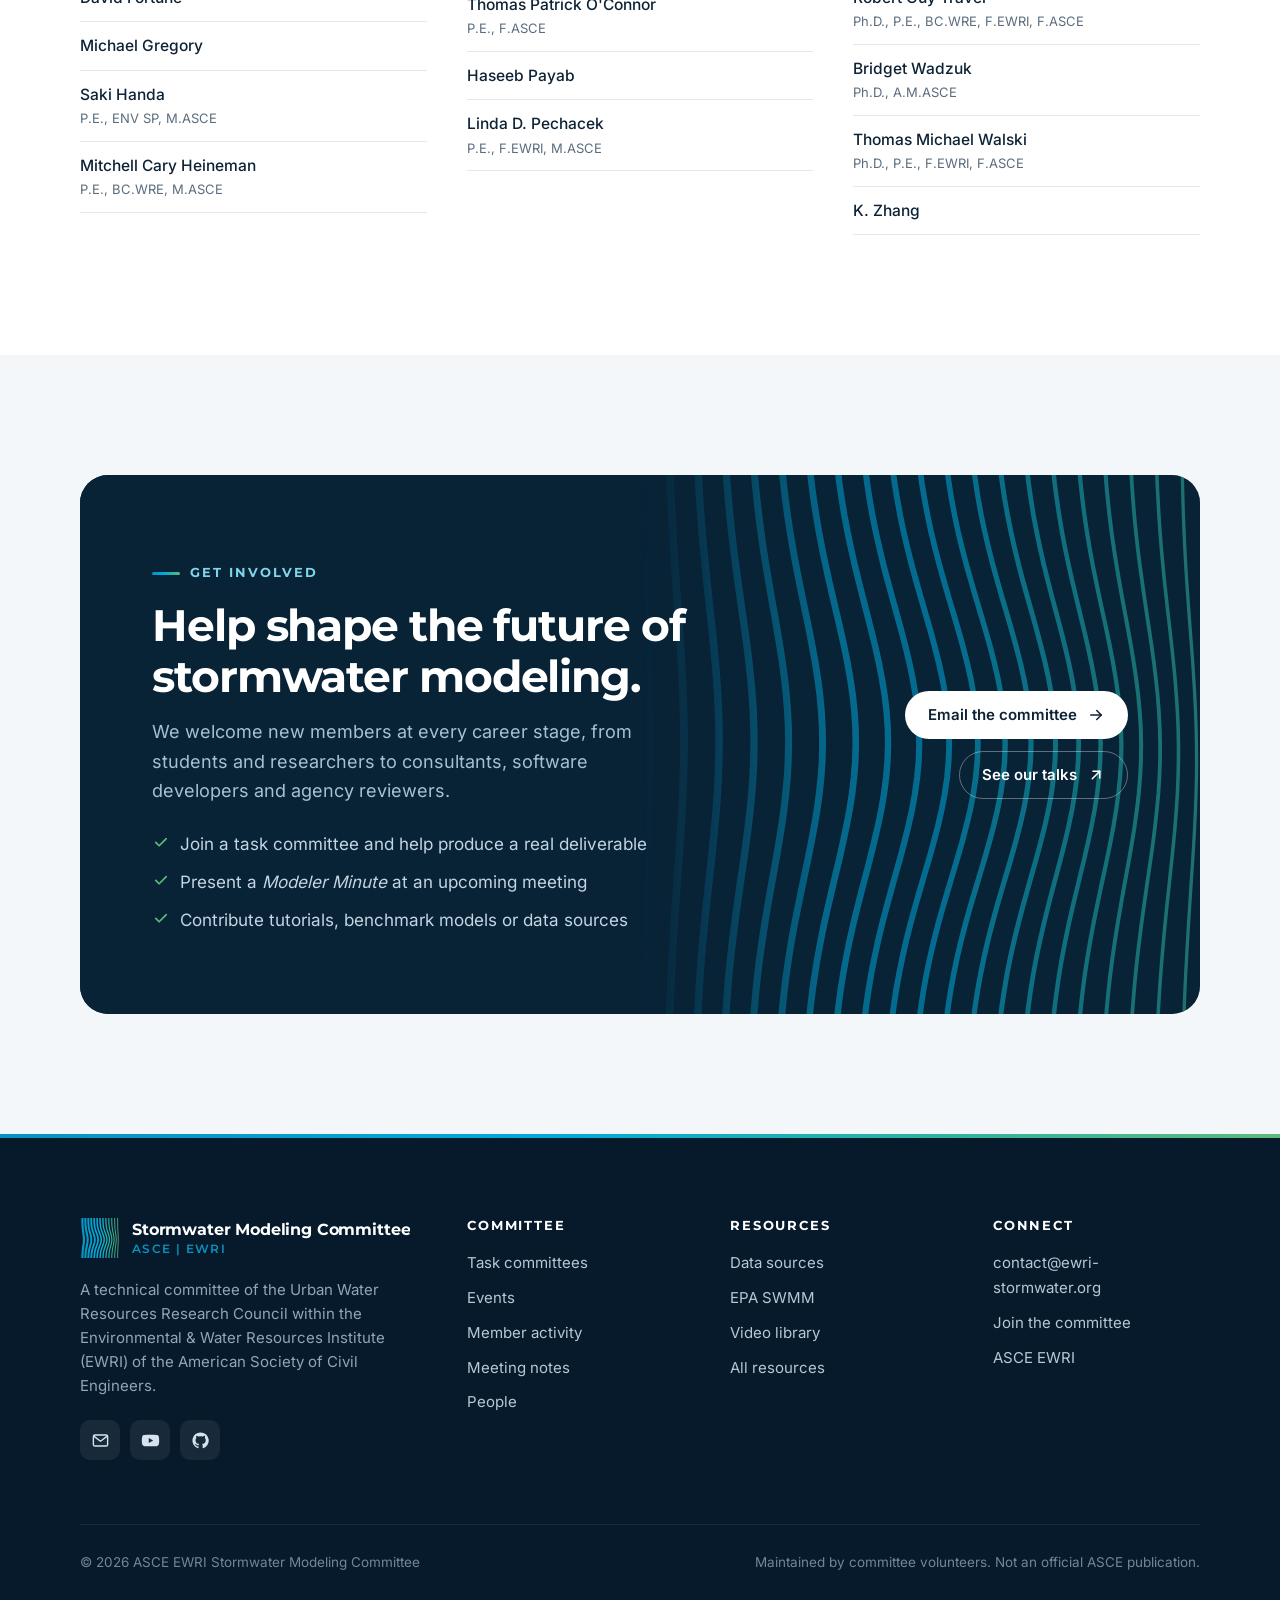
==== commit 57d639fd: "Add April 28, 2026 meeting notes (EWRI Congress, Mobile AL) Co-Authored-By: Claude Opus 5.5 <noreply" ====
--- a/index.html
+++ b/index.html
@@ -24,7 +24,7 @@
 
   <link rel="preload" href="assets/fonts/montserrat-latin-700-normal.woff2" as="font" type="font/woff2" crossorigin>
   <link rel="preload" href="assets/fonts/inter-latin-400-normal.woff2" as="font" type="font/woff2" crossorigin>
-  <link rel="stylesheet" href="assets/site.css?v=20261119">
+  <link rel="stylesheet" href="assets/site.css?v=20261119b">
   <script defer src="assets/site.js?v=20261119"></script>
   <script defer src="assets/wall.js?v=20261119"></script>
 </head>
@@ -308,7 +308,7 @@
           <a class="btn btn-ghost-light btn-sm" href="https://www.iahr.org/index/detail/2402" target="_blank" rel="noopener">Event site <svg class="icon" aria-hidden="true"><use href="assets/icons.svg#i-external"></use></svg></a>
         </article>
       </div>
-      <p class="past-events reveal"><strong>Recently:</strong> 59th ICWMM, Toronto (Feb 2026) · International LID Conference, Jacksonville (Mar 2026) · EWRI Congress, Mobile, AL (Apr 2026), including our special session “The Open SWMM Initiative” · Watershed Management Conference (Aug 2026).</p>
+      <p class="past-events reveal"><strong>Recently:</strong> 59th ICWMM, Toronto (Feb 2026) · International LID Conference, Jacksonville (Mar 2026) · EWRI Congress, Mobile, AL (Apr 2026), including our special session “The Open SWMM Initiative” and the “Modeling Momentum” SWMM &amp; EPANET workshop · Watershed Management Conference (Aug 2026).</p>
     </div>
   </section>
 
@@ -340,6 +340,14 @@
         <p>Summaries, decisions and action items from our committee meetings, prepared with AI assistance.</p>
       </div>
       <div class="notes-list">
+        <a class="note-row reveal" href="MeetingNotes/2026-04-28-meeting-notes.html">
+          <span class="note-date"><small>Apr</small><b>28</b></span>
+          <span>
+            <h3>Committee meeting · April 28, 2026 · EWRI Congress, Mobile, AL</h3>
+            <p>The Open SWMM initiative, SWMM6 progress, the “Modeling Momentum” SWMM &amp; EPANET workshop, and a new Technical Liaison.</p>
+          </span>
+          <span class="go"><svg class="icon" aria-hidden="true"><use href="assets/icons.svg#i-arrow-right"></use></svg></span>
+        </a>
         <a class="note-row reveal" href="MeetingNotes/2026-02-12-meeting-notes.html">
           <span class="note-date"><small>Feb</small><b>12</b></span>
           <span>
--- a/assets/site.css
+++ b/assets/site.css
@@ -519,3 +519,17 @@
 .wall-controls select { font: inherit; font-size: 14px; padding: 8px 14px; border-radius: 999px; border: 1px solid var(--line); background: #fff; color: var(--ink); }
 .wall-count { margin-left: auto; font-size: 14px; color: var(--muted); }
 .wall-note { font-size: 14px; color: var(--muted); margin-top: 40px; max-width: 760px; }
+
+/* Meeting notes extras */
+.speakers { list-style: none; padding: 0 !important; margin: 20px 0; display: grid; gap: 10px; grid-template-columns: repeat(auto-fill, minmax(220px, 1fr)); }
+.speakers li { margin: 0; padding: 12px 14px; border: 1px solid var(--line); border-radius: 12px; display: flex; flex-direction: column; font-size: 15px; }
+.speakers li b { color: var(--ink); font-weight: 600; }
+.speakers li span { font-size: 13.5px; color: var(--muted); }
+.flyer { margin: 28px 0 8px; display: grid; gap: 14px; grid-template-columns: 1fr 1fr; }
+.flyer img { width: 100%; border-radius: 12px; border: 1px solid var(--line); box-shadow: var(--shadow-sm); }
+.flyer figcaption { grid-column: 1 / -1; font-size: 14px; color: var(--muted); }
+.agenda { padding-left: 1.4em; }
+.agenda > li { margin-bottom: 10px; }
+.agenda > li::marker { color: var(--blue-deep); font-weight: 700; }
+.agenda ul { margin: 6px 0 0; padding-left: 1.1em; }
+.agenda ul li { margin-bottom: 4px; font-size: 15.5px; color: var(--muted); }
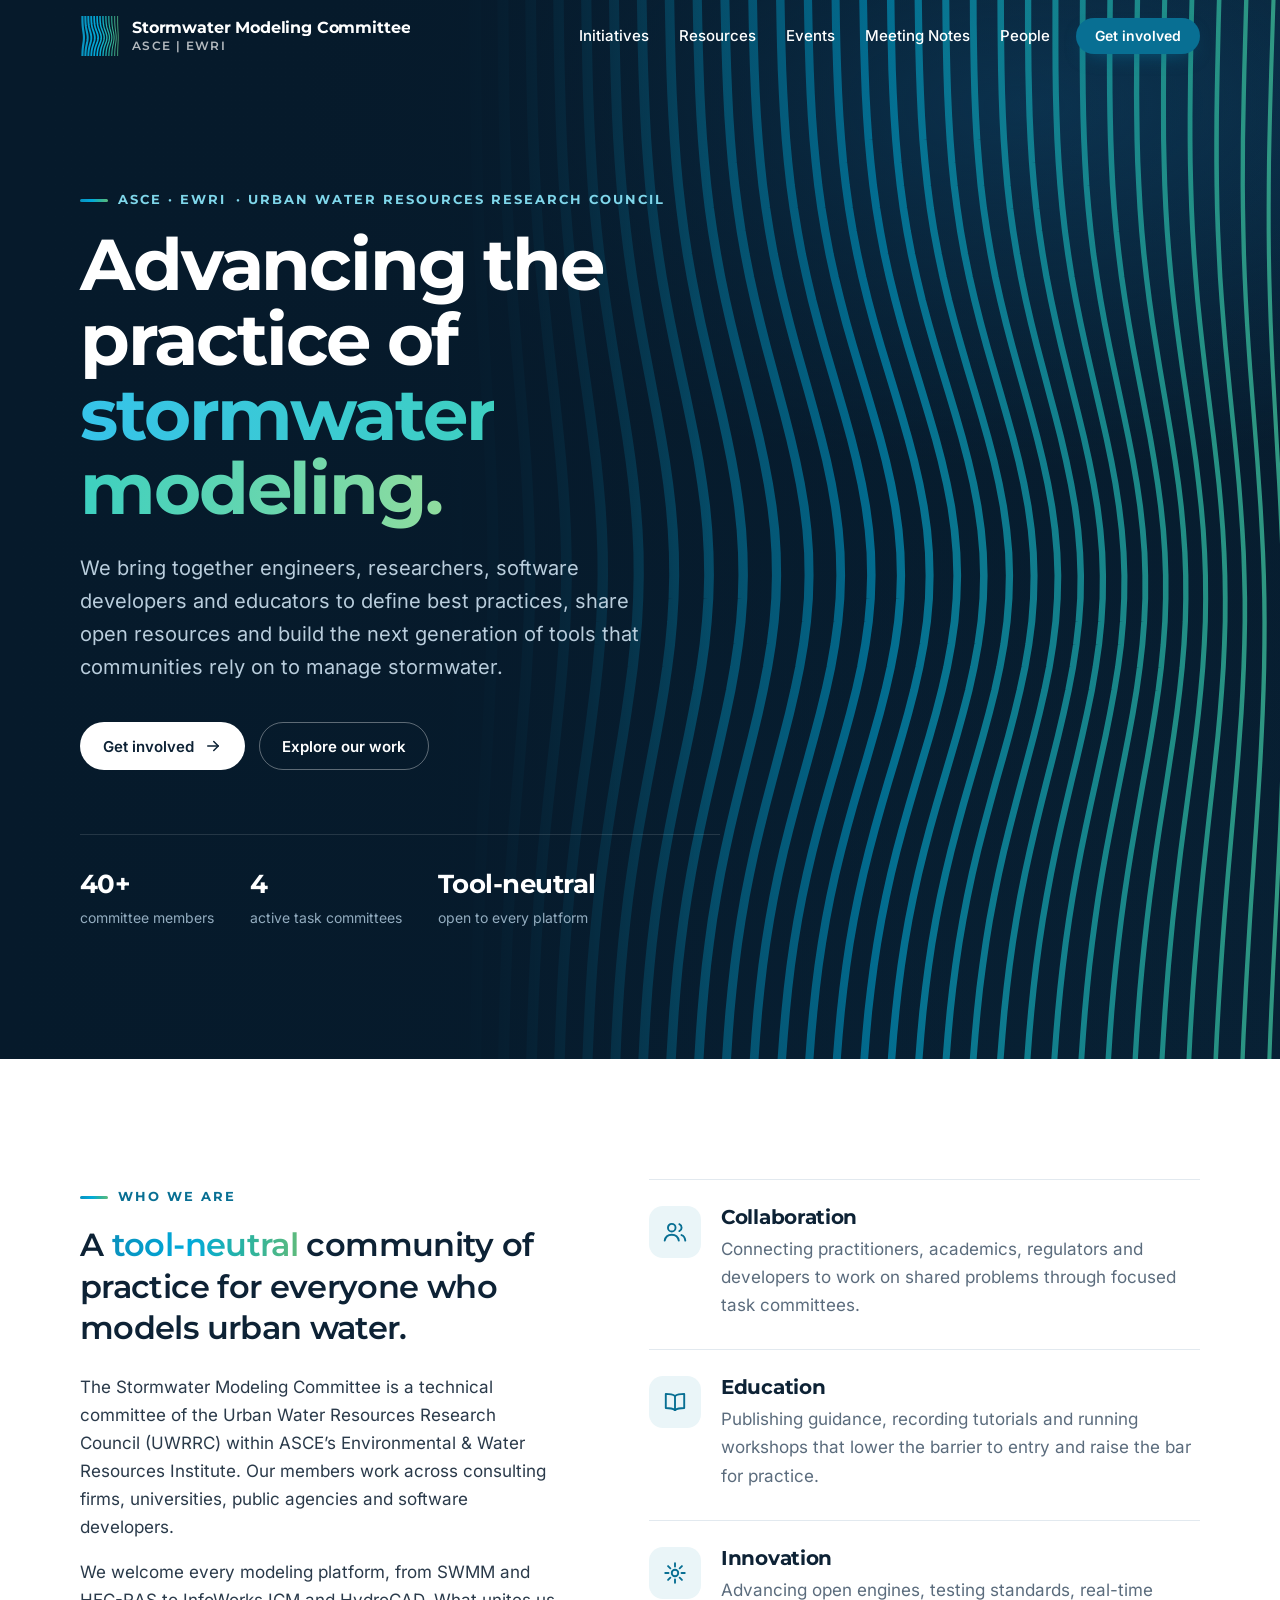
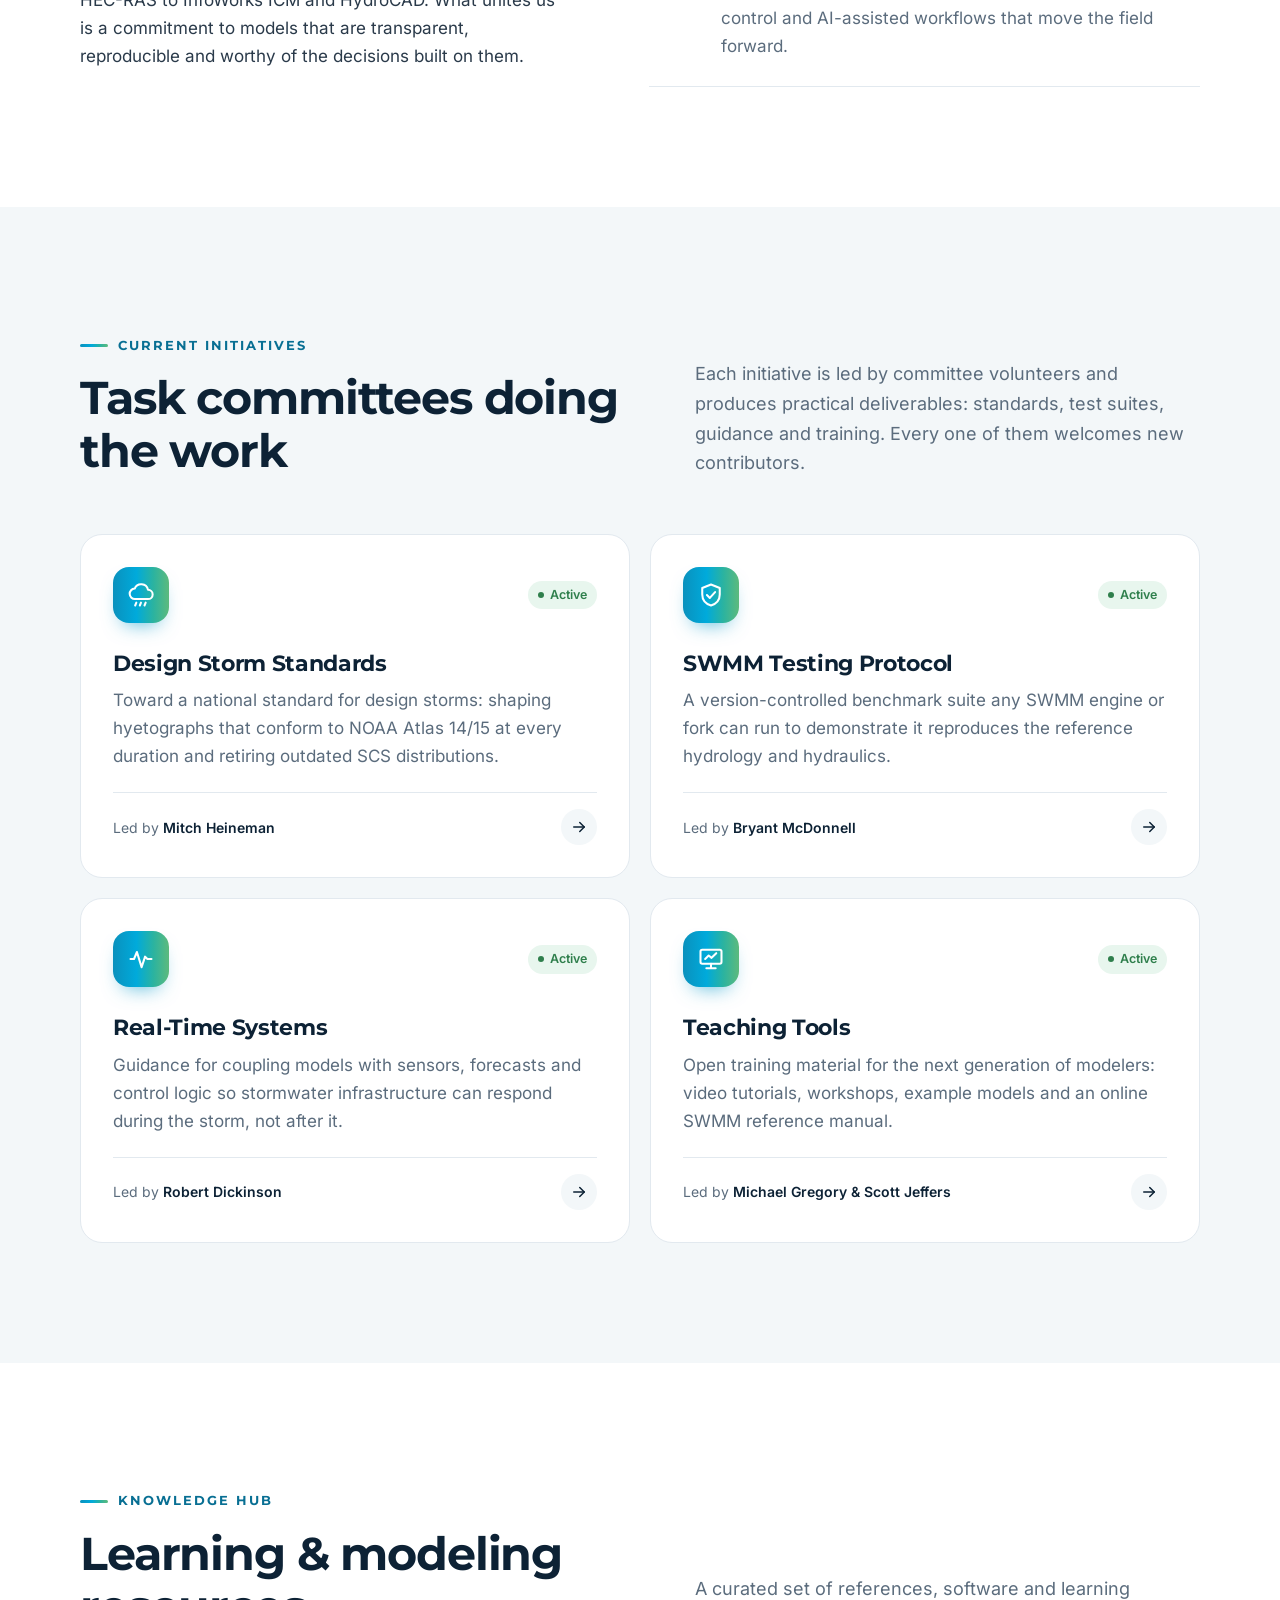
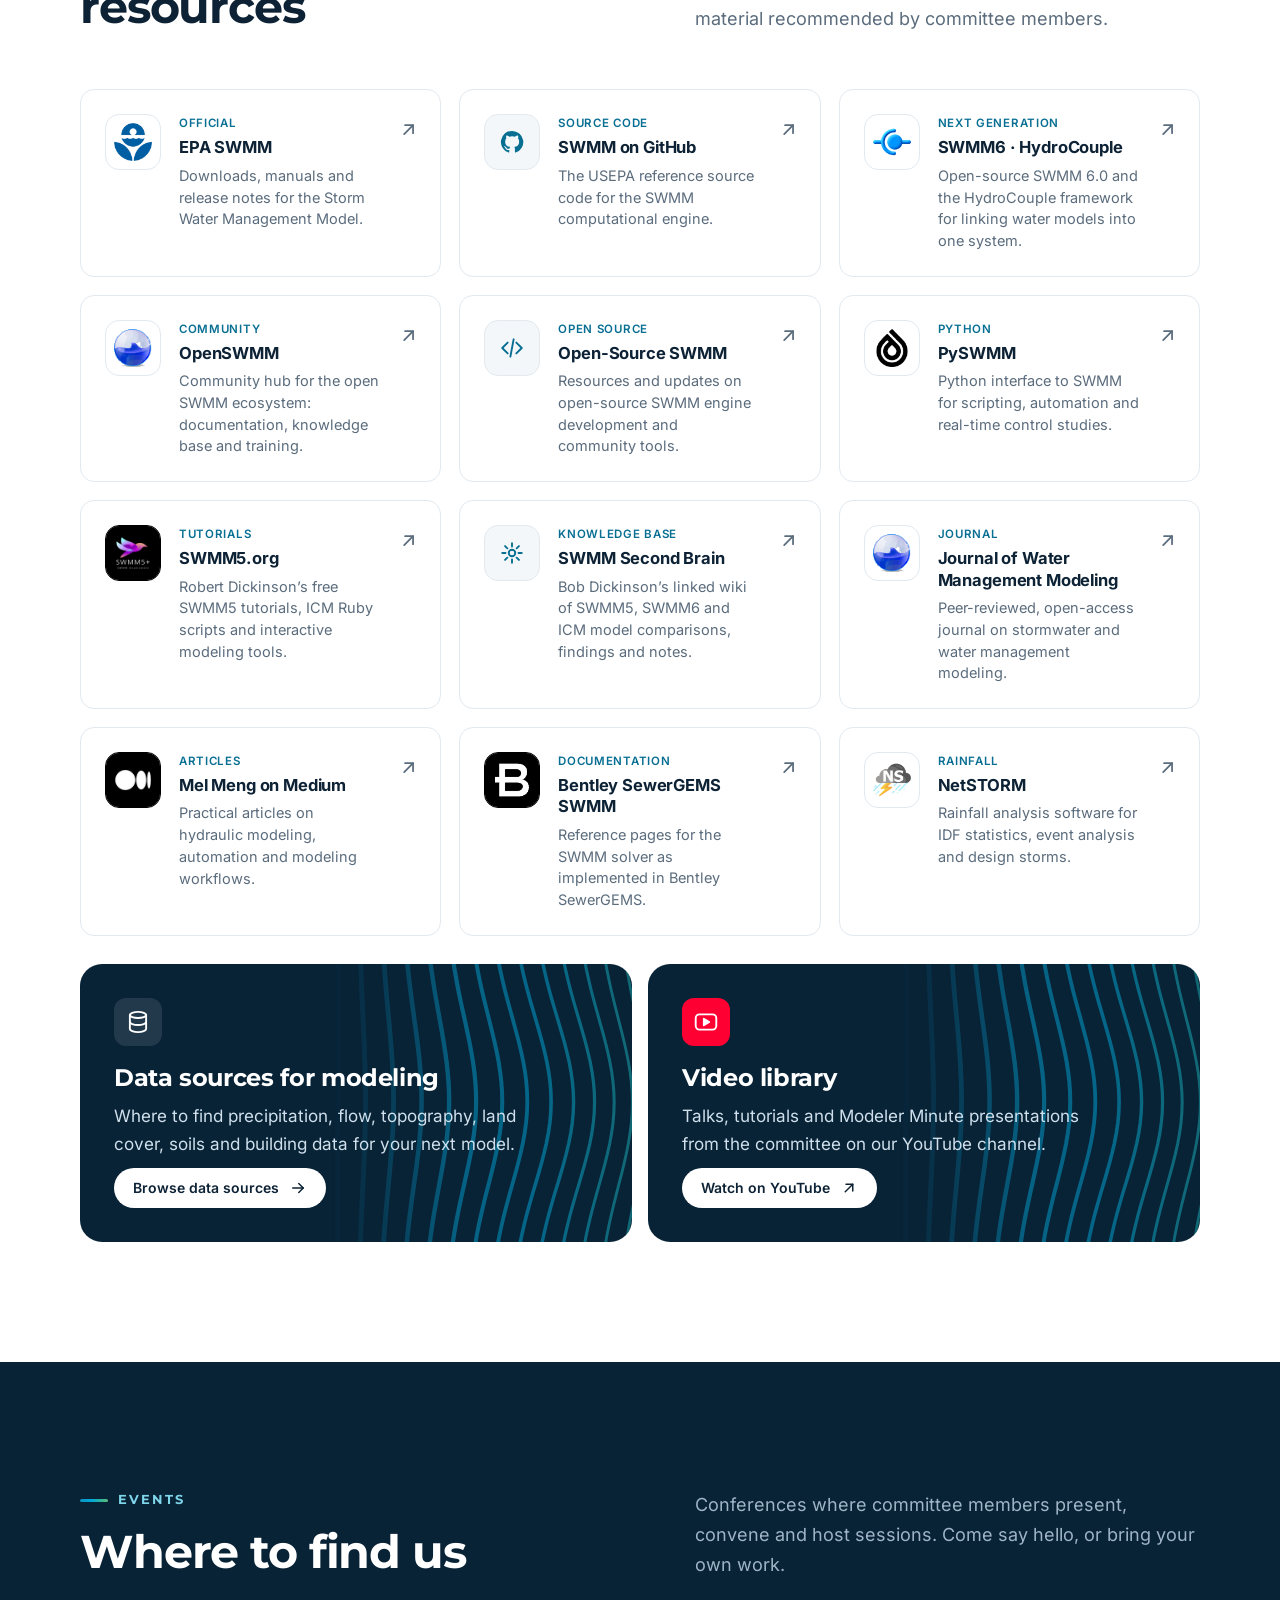
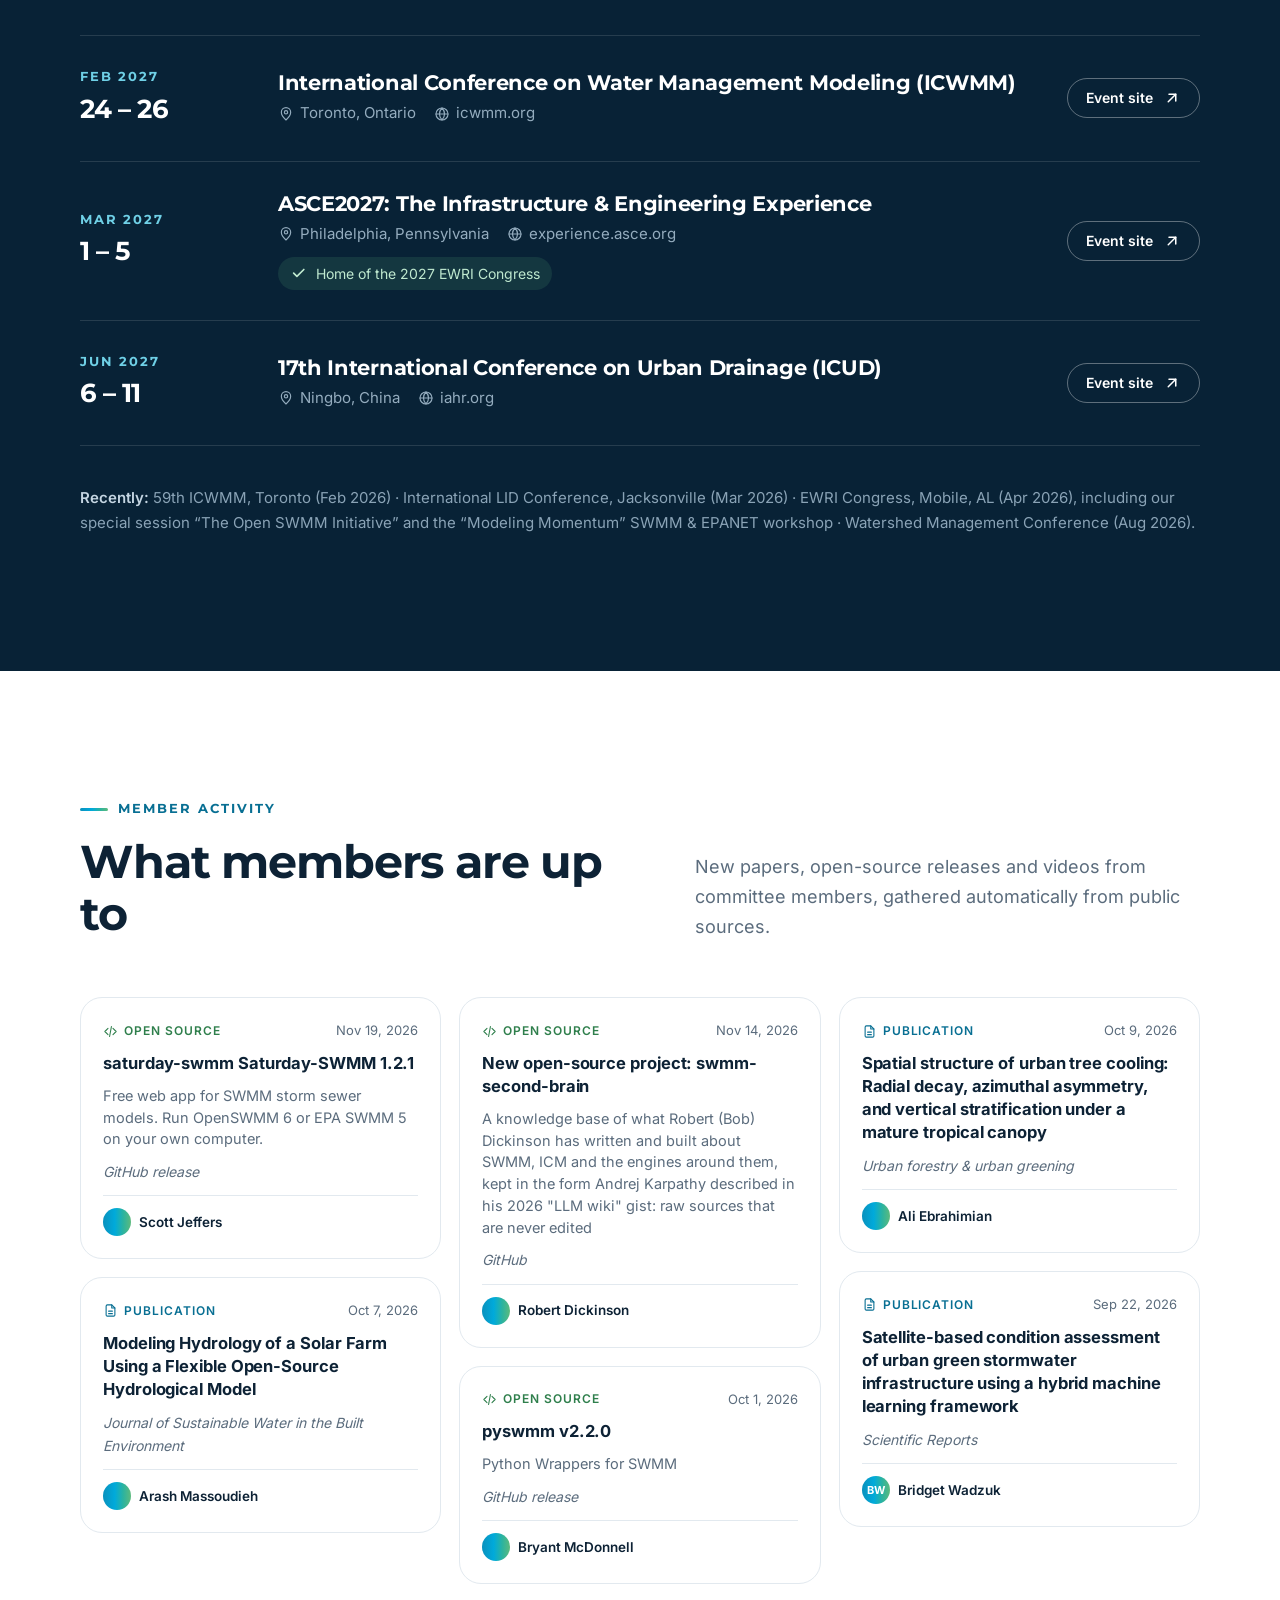
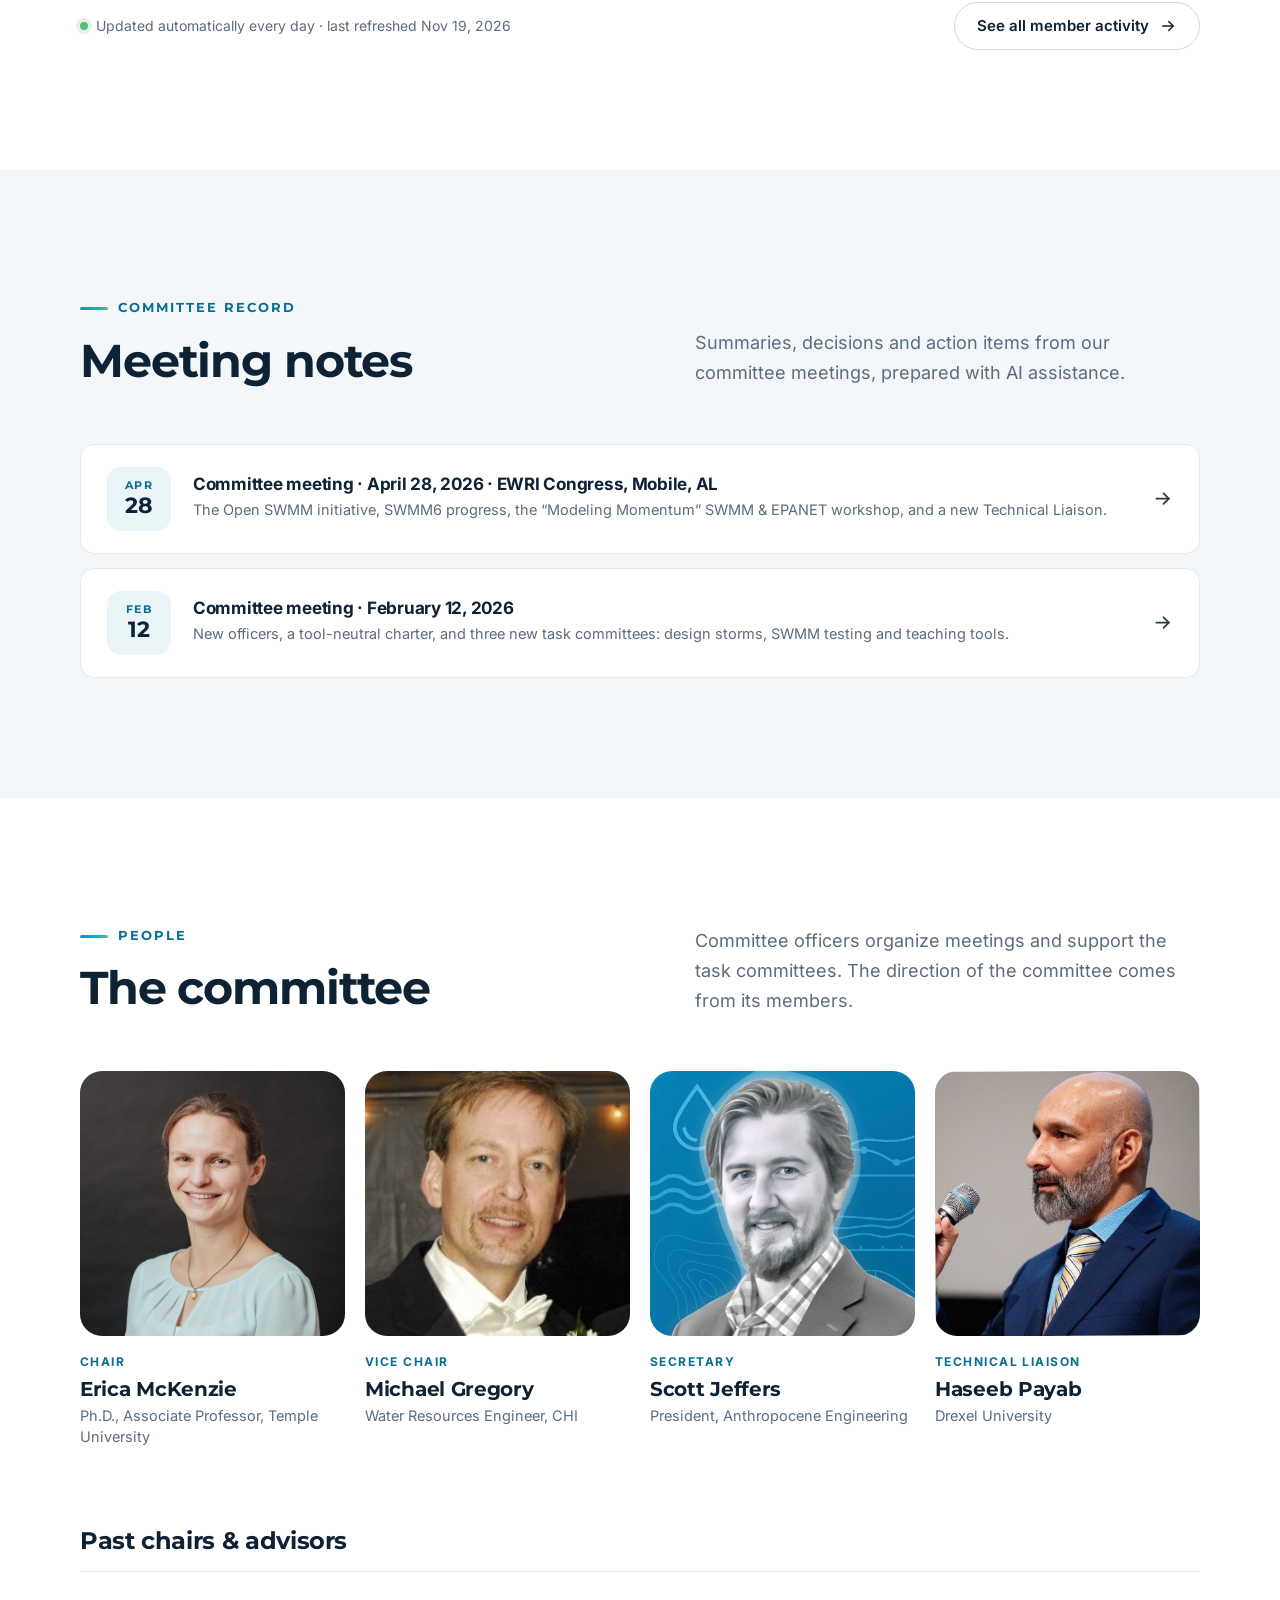
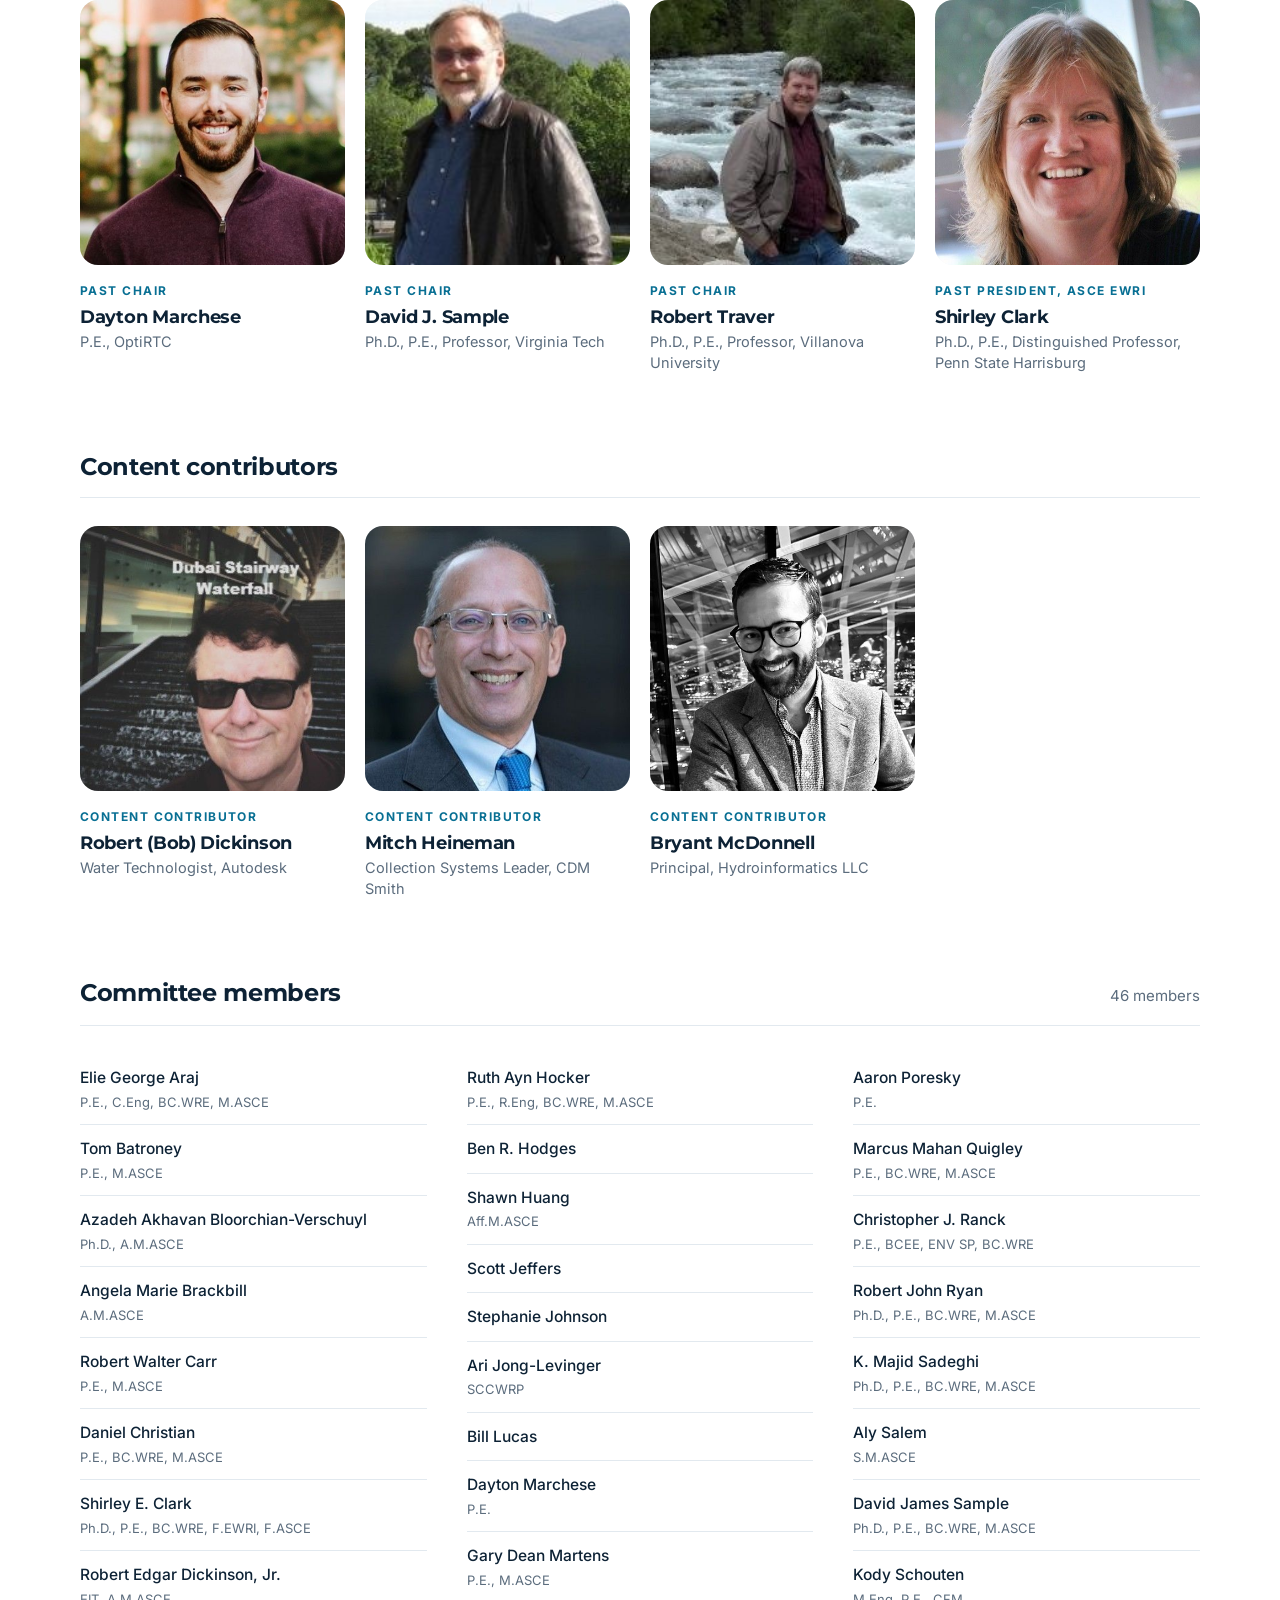
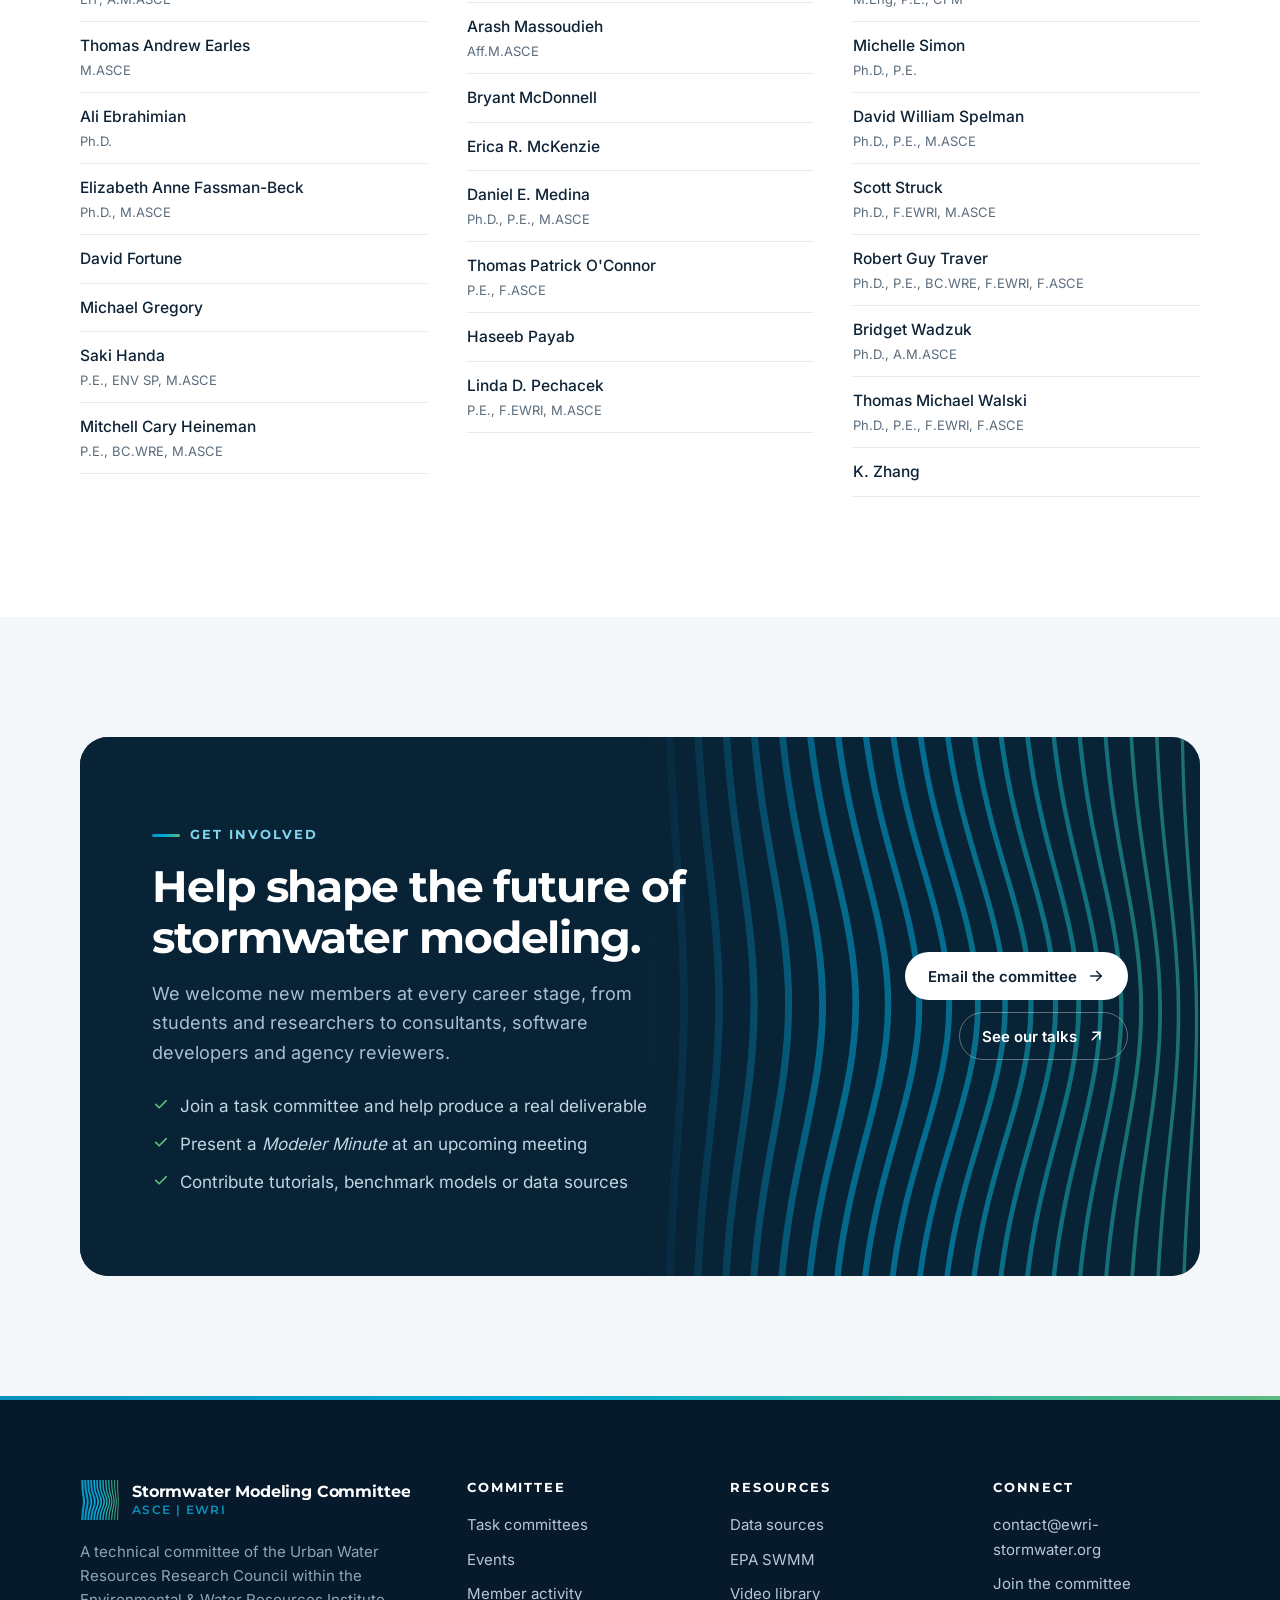
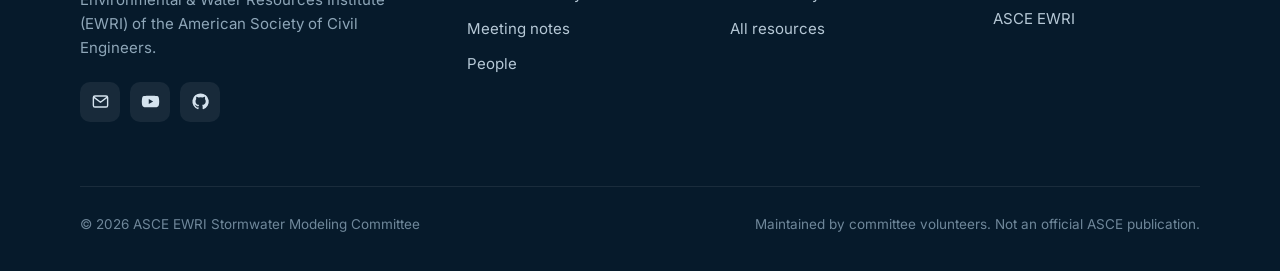
==== commit 1e7fdcec: "Resources: add SWMM Second Brain, SWMM6/HydroCouple, JWMM; logos; even 3x4 grid Co-Authored-By: Clau" ====
--- a/index.html
+++ b/index.html
@@ -24,7 +24,7 @@
 
   <link rel="preload" href="assets/fonts/montserrat-latin-700-normal.woff2" as="font" type="font/woff2" crossorigin>
   <link rel="preload" href="assets/fonts/inter-latin-400-normal.woff2" as="font" type="font/woff2" crossorigin>
-  <link rel="stylesheet" href="assets/site.css?v=20261119b">
+  <link rel="stylesheet" href="assets/site.css?v=20261119d">
   <script defer src="assets/site.js?v=20261119"></script>
   <script defer src="assets/wall.js?v=20261119"></script>
 </head>
@@ -170,8 +170,8 @@
       </div>
       <div class="resource-grid">
         <a class="resource reveal" href="https://www.epa.gov/water-research/storm-water-management-model-swmm" target="_blank" rel="noopener">
-          <span class="resource-logo"><svg class="icon" aria-hidden="true"><use href="assets/icons.svg#i-droplet"></use></svg></span>
-          <span>
+          <span class="resource-logo has-img"><img src="assets/img/logos/epa.png" alt="" width="40" height="40" loading="lazy"></span>
+          <span class="resource-body">
             <span class="resource-tag">Official</span>
             <h3>EPA SWMM</h3>
             <p>Downloads, manuals and release notes for the Storm Water Management Model.</p>
@@ -179,17 +179,26 @@
           <span class="ext"><svg class="icon" aria-hidden="true"><use href="assets/icons.svg#i-external"></use></svg></span>
         </a>
         <a class="resource reveal" href="https://github.com/USEPA/Stormwater-Management-Model" target="_blank" rel="noopener">
-          <span class="resource-logo"><svg class="icon" aria-hidden="true"><use href="assets/icons.svg#i-code"></use></svg></span>
-          <span>
+          <span class="resource-logo"><svg class="icon" aria-hidden="true"><use href="assets/icons.svg#i-github"></use></svg></span>
+          <span class="resource-body">
             <span class="resource-tag">Source code</span>
             <h3>SWMM on GitHub</h3>
             <p>The USEPA reference source code for the SWMM computational engine.</p>
           </span>
           <span class="ext"><svg class="icon" aria-hidden="true"><use href="assets/icons.svg#i-external"></use></svg></span>
         </a>
+        <a class="resource reveal" href="https://www.hydrocouple.org/" target="_blank" rel="noopener">
+          <span class="resource-logo has-img"><img src="assets/img/logos/hydrocouple.png" alt="" width="40" height="40" loading="lazy"></span>
+          <span class="resource-body">
+            <span class="resource-tag">Next generation</span>
+            <h3>SWMM6 · HydroCouple</h3>
+            <p>Open-source SWMM 6.0 and the HydroCouple framework for linking water models into one system.</p>
+          </span>
+          <span class="ext"><svg class="icon" aria-hidden="true"><use href="assets/icons.svg#i-external"></use></svg></span>
+        </a>
         <a class="resource reveal" href="https://www.openswmm.org/" target="_blank" rel="noopener">
-          <span class="resource-logo"><svg class="icon" aria-hidden="true"><use href="assets/icons.svg#i-globe"></use></svg></span>
-          <span>
+          <span class="resource-logo has-img"><img src="assets/img/logos/openswmm.png" alt="" width="40" height="40" loading="lazy"></span>
+          <span class="resource-body">
             <span class="resource-tag">Community</span>
             <h3>OpenSWMM</h3>
             <p>Community hub for the open SWMM ecosystem: documentation, knowledge base and training.</p>
@@ -197,8 +206,8 @@
           <span class="ext"><svg class="icon" aria-hidden="true"><use href="assets/icons.svg#i-external"></use></svg></span>
         </a>
         <a class="resource reveal" href="https://open-source-swmm.com/" target="_blank" rel="noopener">
-          <span class="resource-logo"><svg class="icon" aria-hidden="true"><use href="assets/icons.svg#i-globe"></use></svg></span>
-          <span>
+          <span class="resource-logo"><svg class="icon" aria-hidden="true"><use href="assets/icons.svg#i-code"></use></svg></span>
+          <span class="resource-body">
             <span class="resource-tag">Open source</span>
             <h3>Open-Source SWMM</h3>
             <p>Resources and updates on open-source SWMM engine development and community tools.</p>
@@ -206,8 +215,8 @@
           <span class="ext"><svg class="icon" aria-hidden="true"><use href="assets/icons.svg#i-external"></use></svg></span>
         </a>
         <a class="resource reveal" href="https://www.pyswmm.org/" target="_blank" rel="noopener">
-          <span class="resource-logo"><svg class="icon" aria-hidden="true"><use href="assets/icons.svg#i-code"></use></svg></span>
-          <span>
+          <span class="resource-logo has-img"><img src="assets/img/logos/pyswmm.png" alt="" width="40" height="40" loading="lazy"></span>
+          <span class="resource-body">
             <span class="resource-tag">Python</span>
             <h3>PySWMM</h3>
             <p>Python interface to SWMM for scripting, automation and real-time control studies.</p>
@@ -215,17 +224,35 @@
           <span class="ext"><svg class="icon" aria-hidden="true"><use href="assets/icons.svg#i-external"></use></svg></span>
         </a>
         <a class="resource reveal" href="https://swmm5.org/" target="_blank" rel="noopener">
-          <span class="resource-logo"><svg class="icon" aria-hidden="true"><use href="assets/icons.svg#i-book"></use></svg></span>
-          <span>
+          <span class="resource-logo has-img full"><img src="assets/img/logos/swmm5org.png" alt="" width="40" height="40" loading="lazy"></span>
+          <span class="resource-body">
             <span class="resource-tag">Tutorials</span>
             <h3>SWMM5.org</h3>
             <p>Robert Dickinson’s free SWMM5 tutorials, ICM Ruby scripts and interactive modeling tools.</p>
           </span>
           <span class="ext"><svg class="icon" aria-hidden="true"><use href="assets/icons.svg#i-external"></use></svg></span>
         </a>
+        <a class="resource reveal" href="https://github.com/dickinsonre/swmm-second-brain/blob/main/wiki/start-here.md" target="_blank" rel="noopener">
+          <span class="resource-logo"><svg class="icon" aria-hidden="true"><use href="assets/icons.svg#i-spark"></use></svg></span>
+          <span class="resource-body">
+            <span class="resource-tag">Knowledge base</span>
+            <h3>SWMM Second Brain</h3>
+            <p>Bob Dickinson’s linked wiki of SWMM5, SWMM6 and ICM model comparisons, findings and notes.</p>
+          </span>
+          <span class="ext"><svg class="icon" aria-hidden="true"><use href="assets/icons.svg#i-external"></use></svg></span>
+        </a>
+        <a class="resource reveal" href="https://www.chijournal.org/" target="_blank" rel="noopener">
+          <span class="resource-logo has-img"><img src="assets/img/logos/chi.png" alt="" width="40" height="40" loading="lazy"></span>
+          <span class="resource-body">
+            <span class="resource-tag">Journal</span>
+            <h3>Journal of Water Management Modeling</h3>
+            <p>Peer-reviewed, open-access journal on stormwater and water management modeling.</p>
+          </span>
+          <span class="ext"><svg class="icon" aria-hidden="true"><use href="assets/icons.svg#i-external"></use></svg></span>
+        </a>
         <a class="resource reveal" href="https://mel-meng-pe.medium.com/" target="_blank" rel="noopener">
-          <span class="resource-logo"><svg class="icon" aria-hidden="true"><use href="assets/icons.svg#i-file"></use></svg></span>
-          <span>
+          <span class="resource-logo has-img full"><img src="assets/img/logos/medium.png" alt="" width="40" height="40" loading="lazy"></span>
+          <span class="resource-body">
             <span class="resource-tag">Articles</span>
             <h3>Mel Meng on Medium</h3>
             <p>Practical articles on hydraulic modeling, automation and modeling workflows.</p>
@@ -233,8 +260,8 @@
           <span class="ext"><svg class="icon" aria-hidden="true"><use href="assets/icons.svg#i-external"></use></svg></span>
         </a>
         <a class="resource reveal" href="https://docs.bentley.com/LiveContent/web/Bentley%20SewerGEMS%20SS5-v2/en/GUID-34B7A754-7CE9-4BD6-A93C-F6E1059D9929.html" target="_blank" rel="noopener">
-          <span class="resource-logo"><svg class="icon" aria-hidden="true"><use href="assets/icons.svg#i-layers"></use></svg></span>
-          <span>
+          <span class="resource-logo has-img full"><img src="assets/img/logos/bentley.png" alt="" width="40" height="40" loading="lazy"></span>
+          <span class="resource-body">
             <span class="resource-tag">Documentation</span>
             <h3>Bentley SewerGEMS SWMM</h3>
             <p>Reference pages for the SWMM solver as implemented in Bentley SewerGEMS.</p>
@@ -242,8 +269,8 @@
           <span class="ext"><svg class="icon" aria-hidden="true"><use href="assets/icons.svg#i-external"></use></svg></span>
         </a>
         <a class="resource reveal" href="http://www.dynsystem.com/netstorm/" target="_blank" rel="noopener">
-          <span class="resource-logo"><svg class="icon" aria-hidden="true"><use href="assets/icons.svg#i-rain"></use></svg></span>
-          <span>
+          <span class="resource-logo has-img"><img src="assets/img/logos/netstorm.png" alt="" width="40" height="40" loading="lazy"></span>
+          <span class="resource-body">
             <span class="resource-tag">Rainfall</span>
             <h3>NetSTORM</h3>
             <p>Rainfall analysis software for IDF statistics, event analysis and design storms.</p>
--- a/assets/site.css
+++ b/assets/site.css
@@ -533,3 +533,18 @@
 .agenda > li::marker { color: var(--blue-deep); font-weight: 700; }
 .agenda ul { margin: 6px 0 0; padding-left: 1.1em; }
 .agenda ul li { margin-bottom: 4px; font-size: 15.5px; color: var(--muted); }
+
+/* Resource tiles v2: equal heights, room for logos */
+.resource-grid { gap: 18px; align-items: stretch; }
+.resource { grid-template-columns: 56px minmax(0, 1fr) 18px; gap: 18px; padding: 24px; height: 100%; align-items: start; }
+.resource-logo { width: 56px; height: 56px; border-radius: 14px; }
+.resource-logo.has-img { background: #fff; padding: 8px; }
+.resource-logo.has-img img { width: 100%; height: 100%; object-fit: contain; }
+.resource-logo .icon { width: 26px; height: 26px; }
+.resource-body { display: flex; flex-direction: column; gap: 4px; min-width: 0; }
+.resource h3 { margin: 0; font-size: 16.5px; line-height: 1.3; }
+.resource-tag { margin: 0; }
+.resource p { margin-top: 2px; }
+.resource .ext { margin-top: 2px; }
+.resource-logo.has-img.full { padding: 0; background: #000; border-color: #000; }
+.resource-logo.has-img.full img { object-fit: cover; }
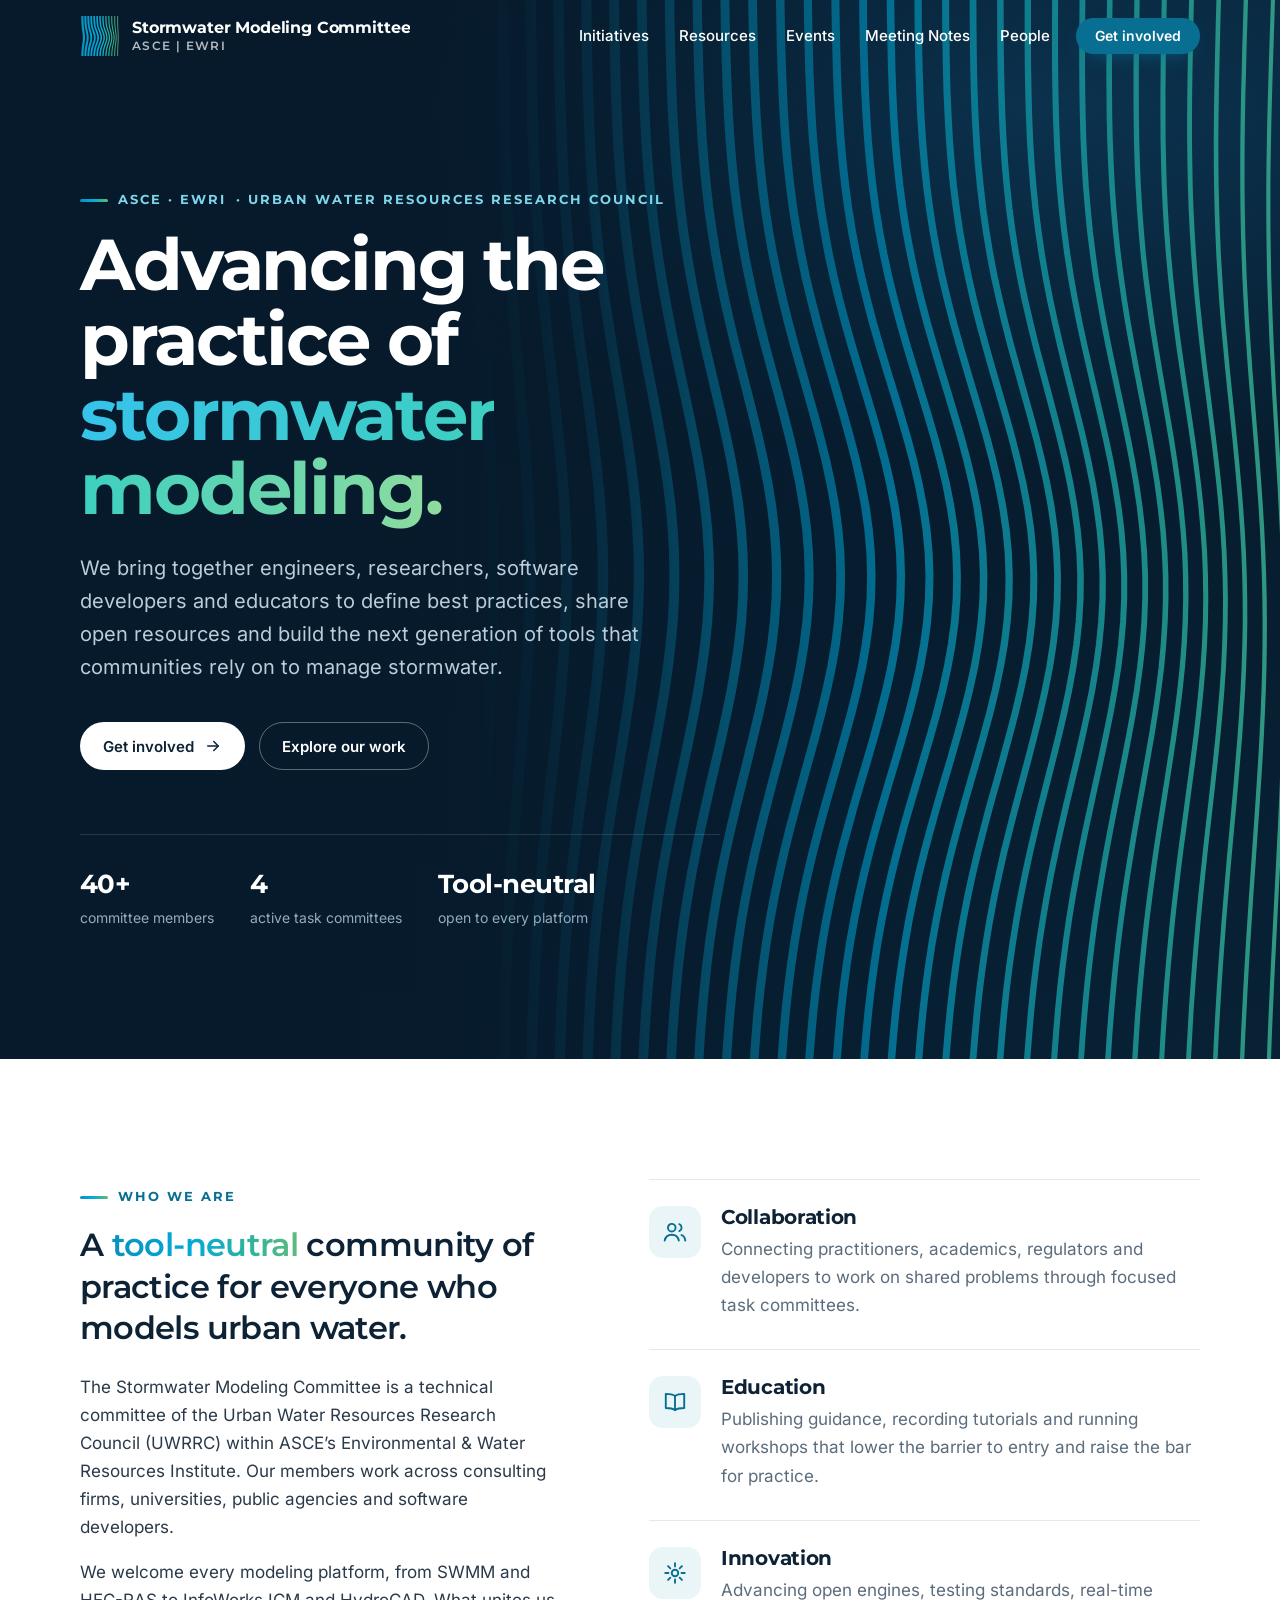
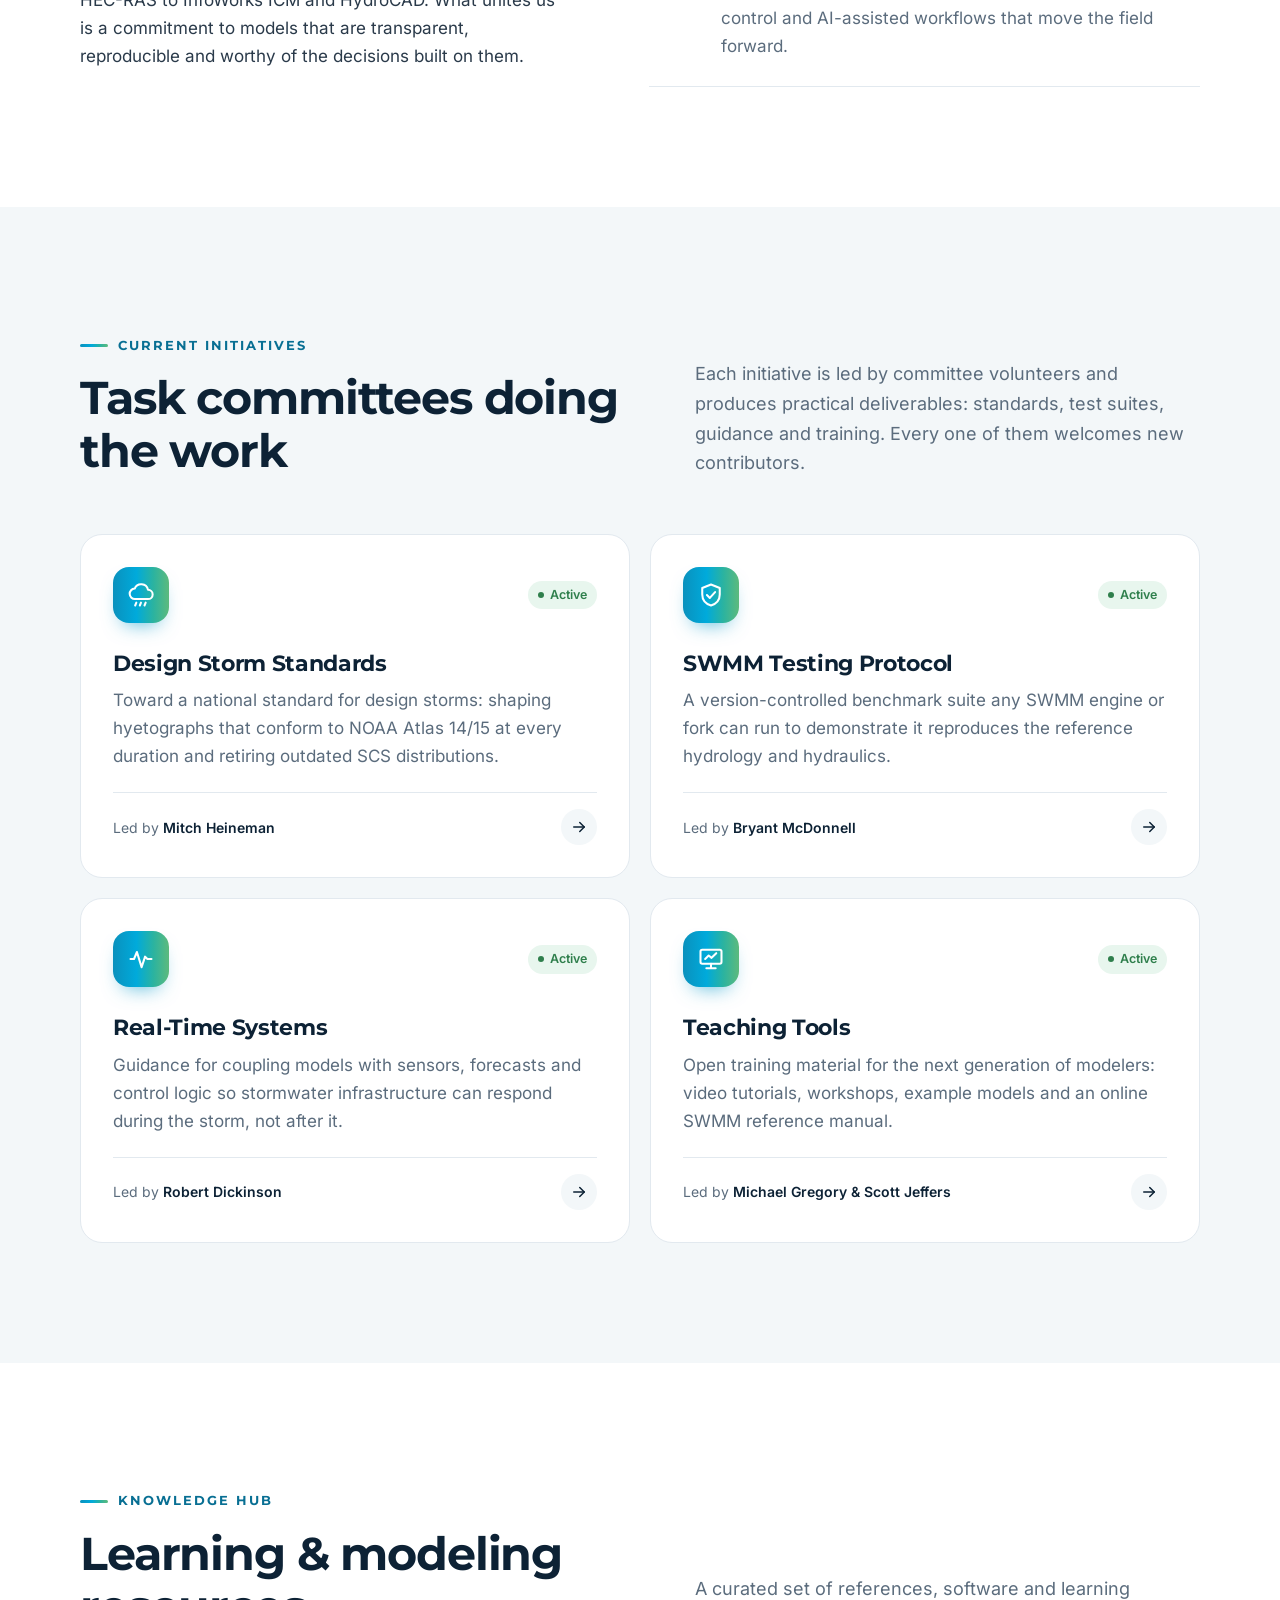
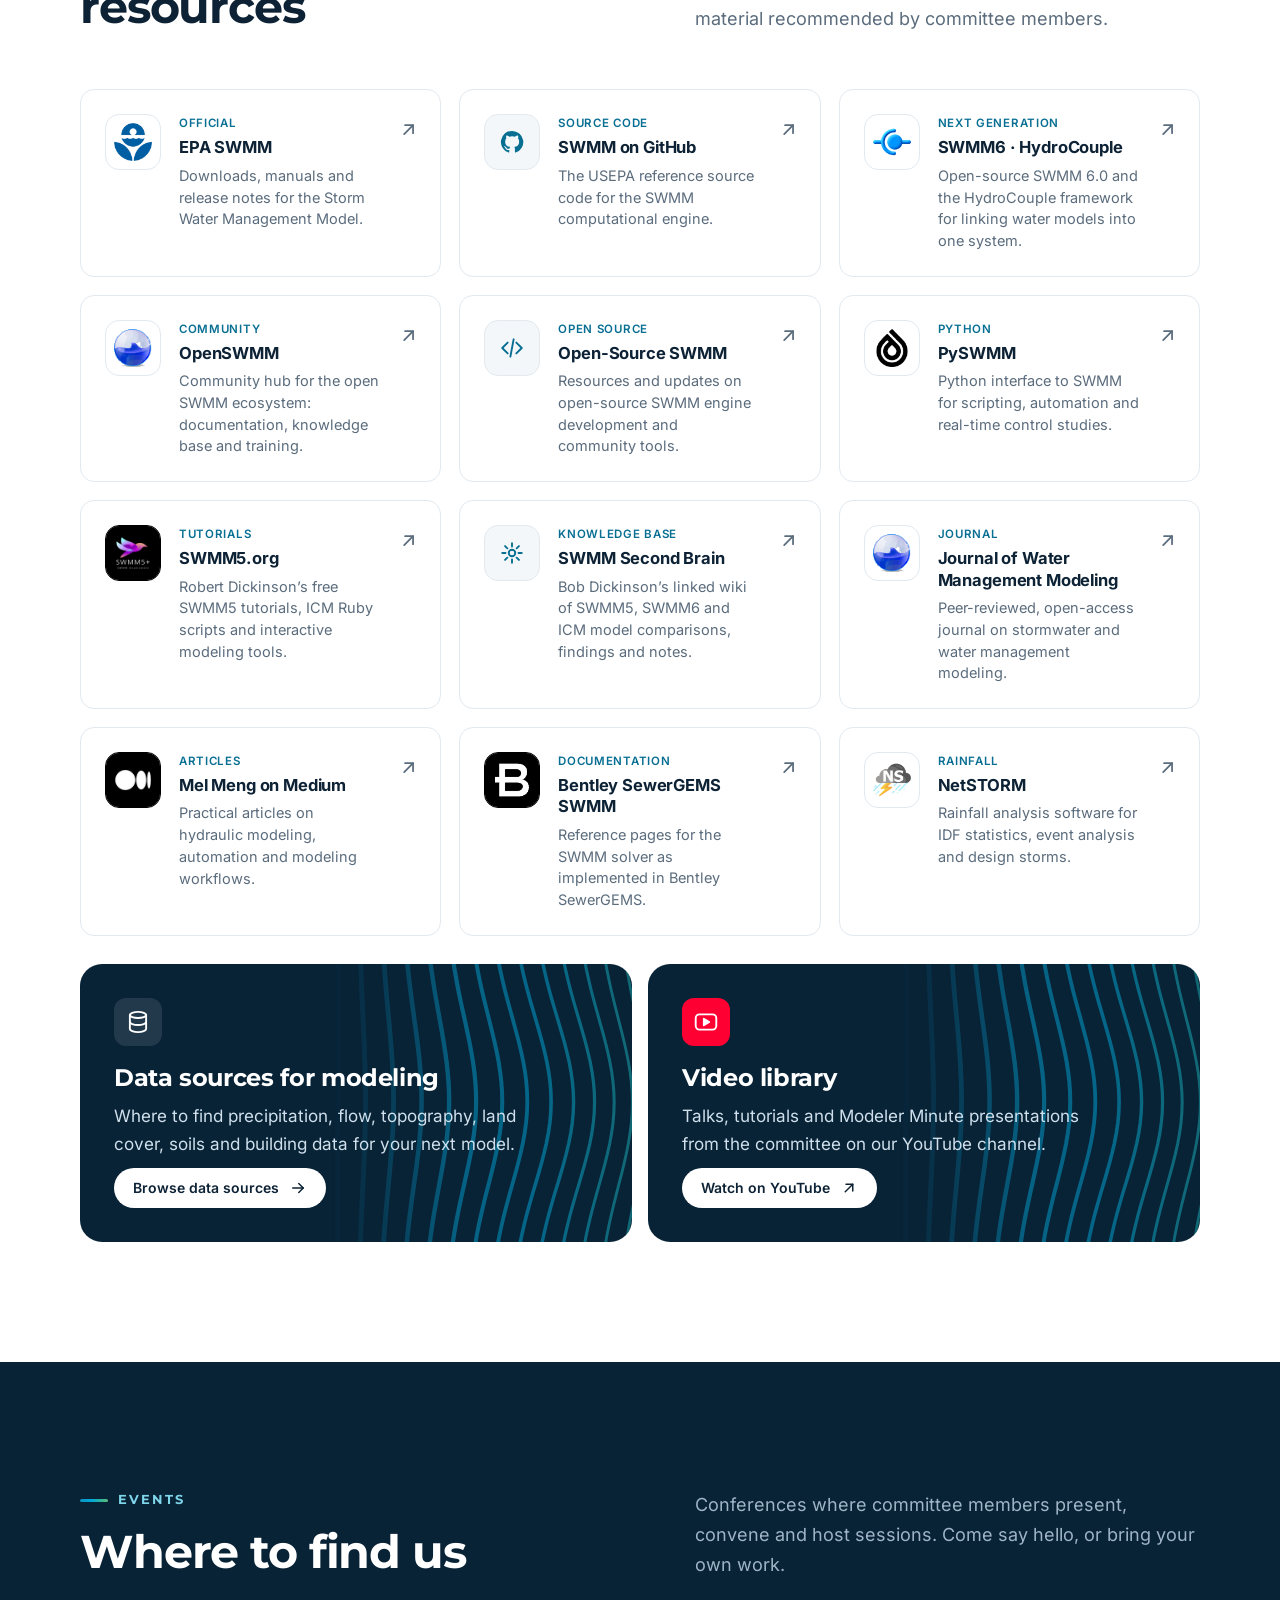
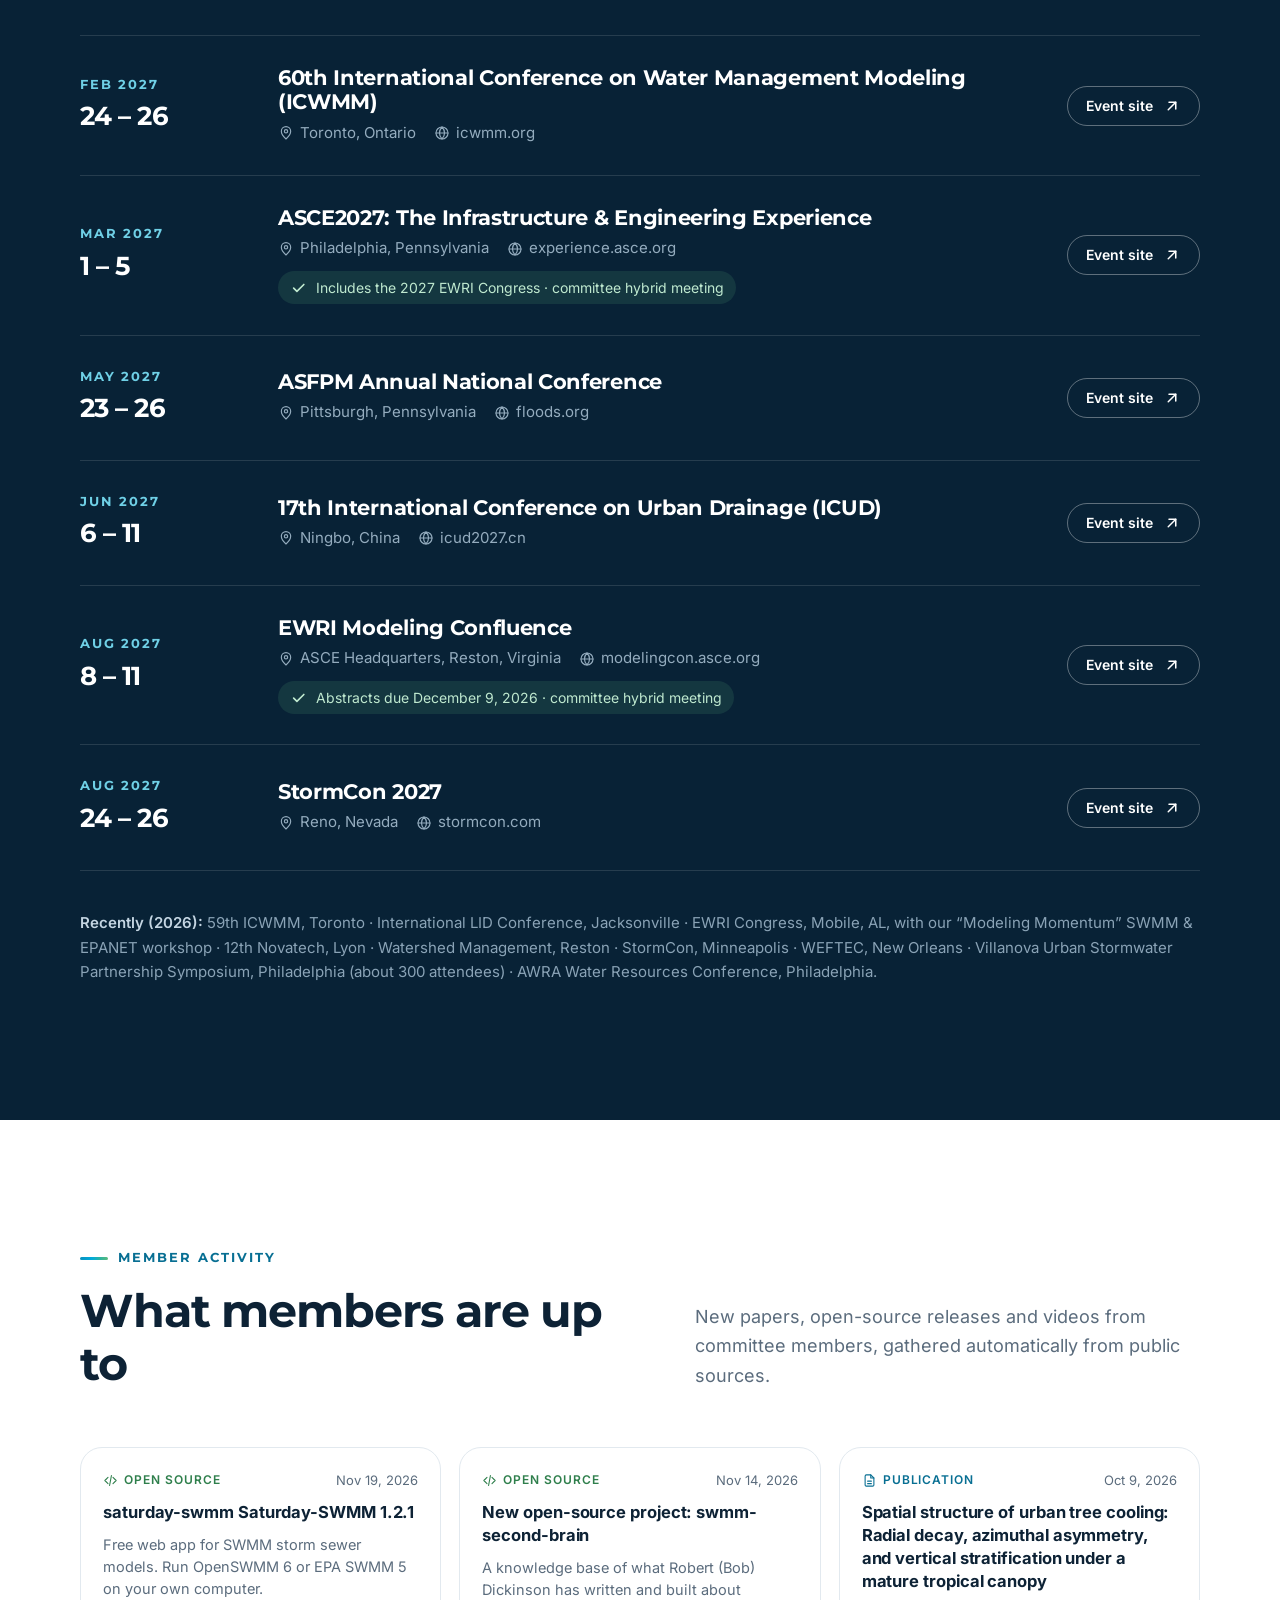
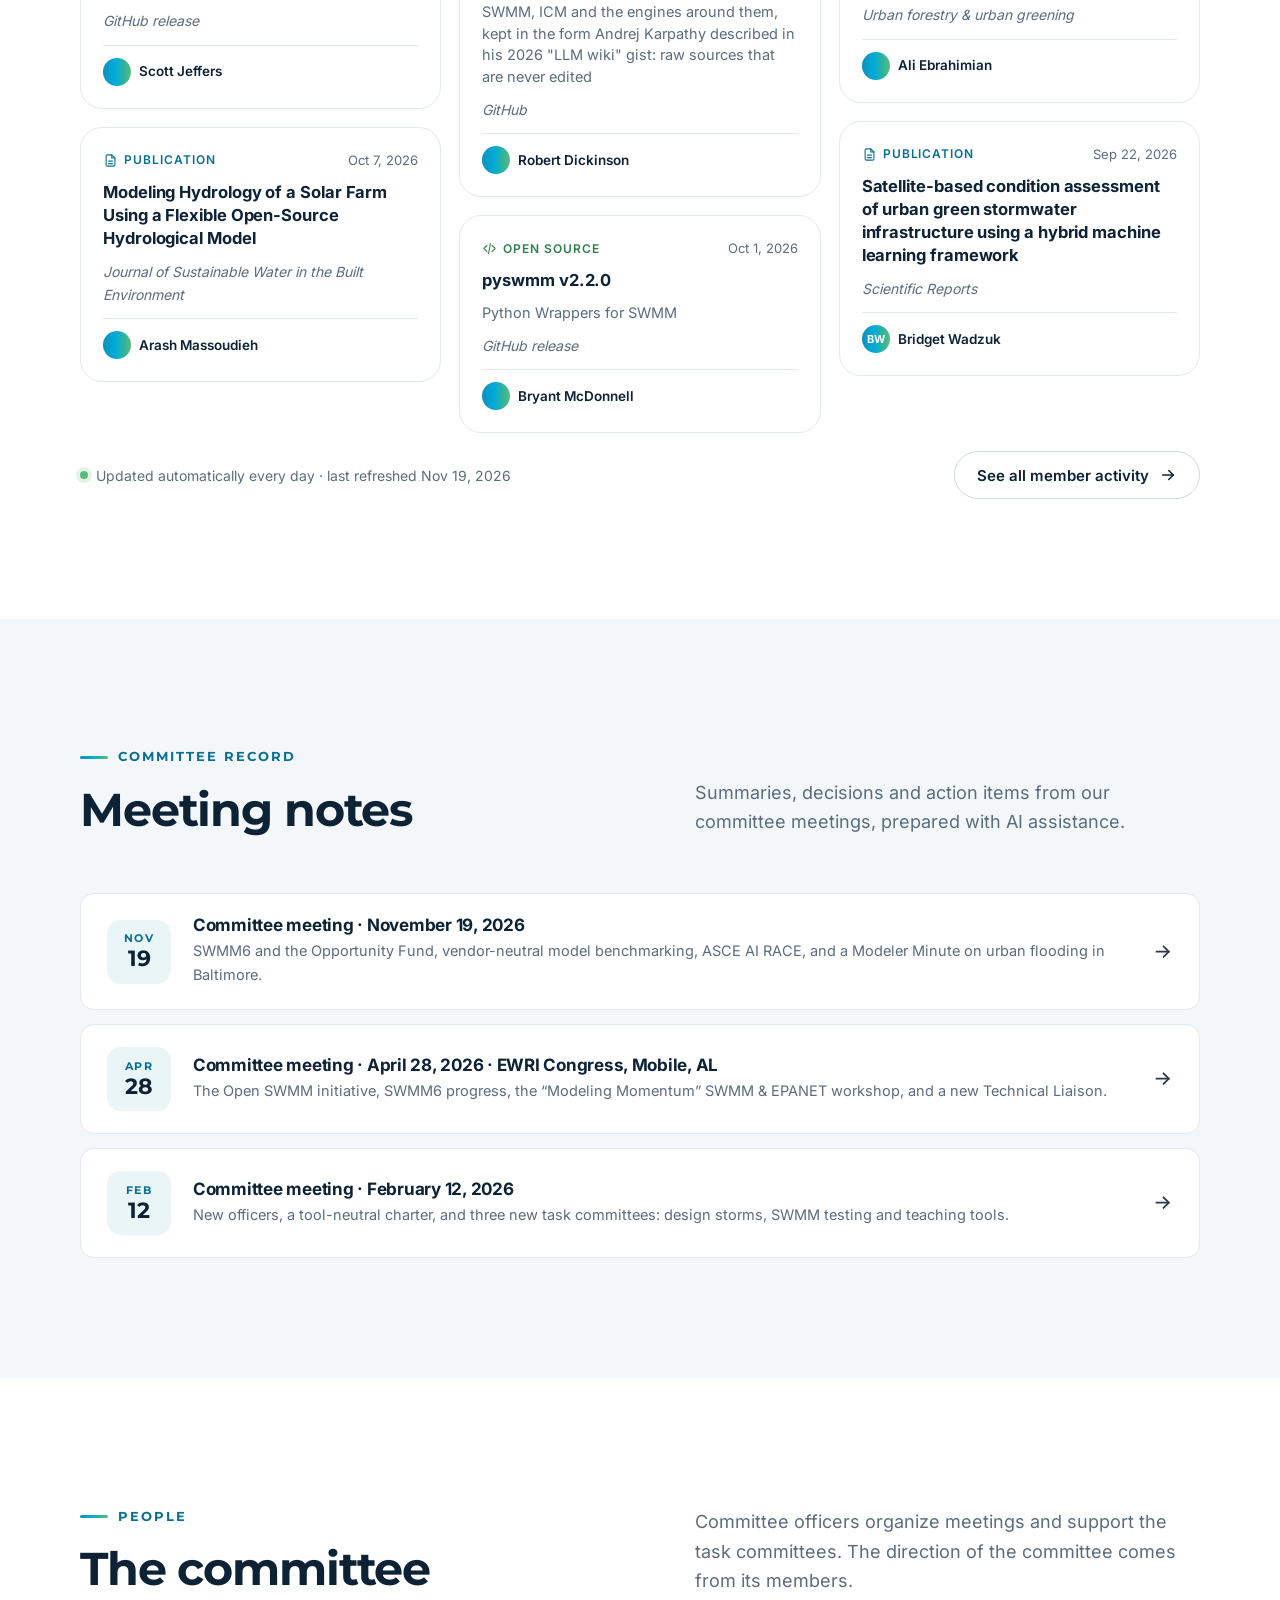
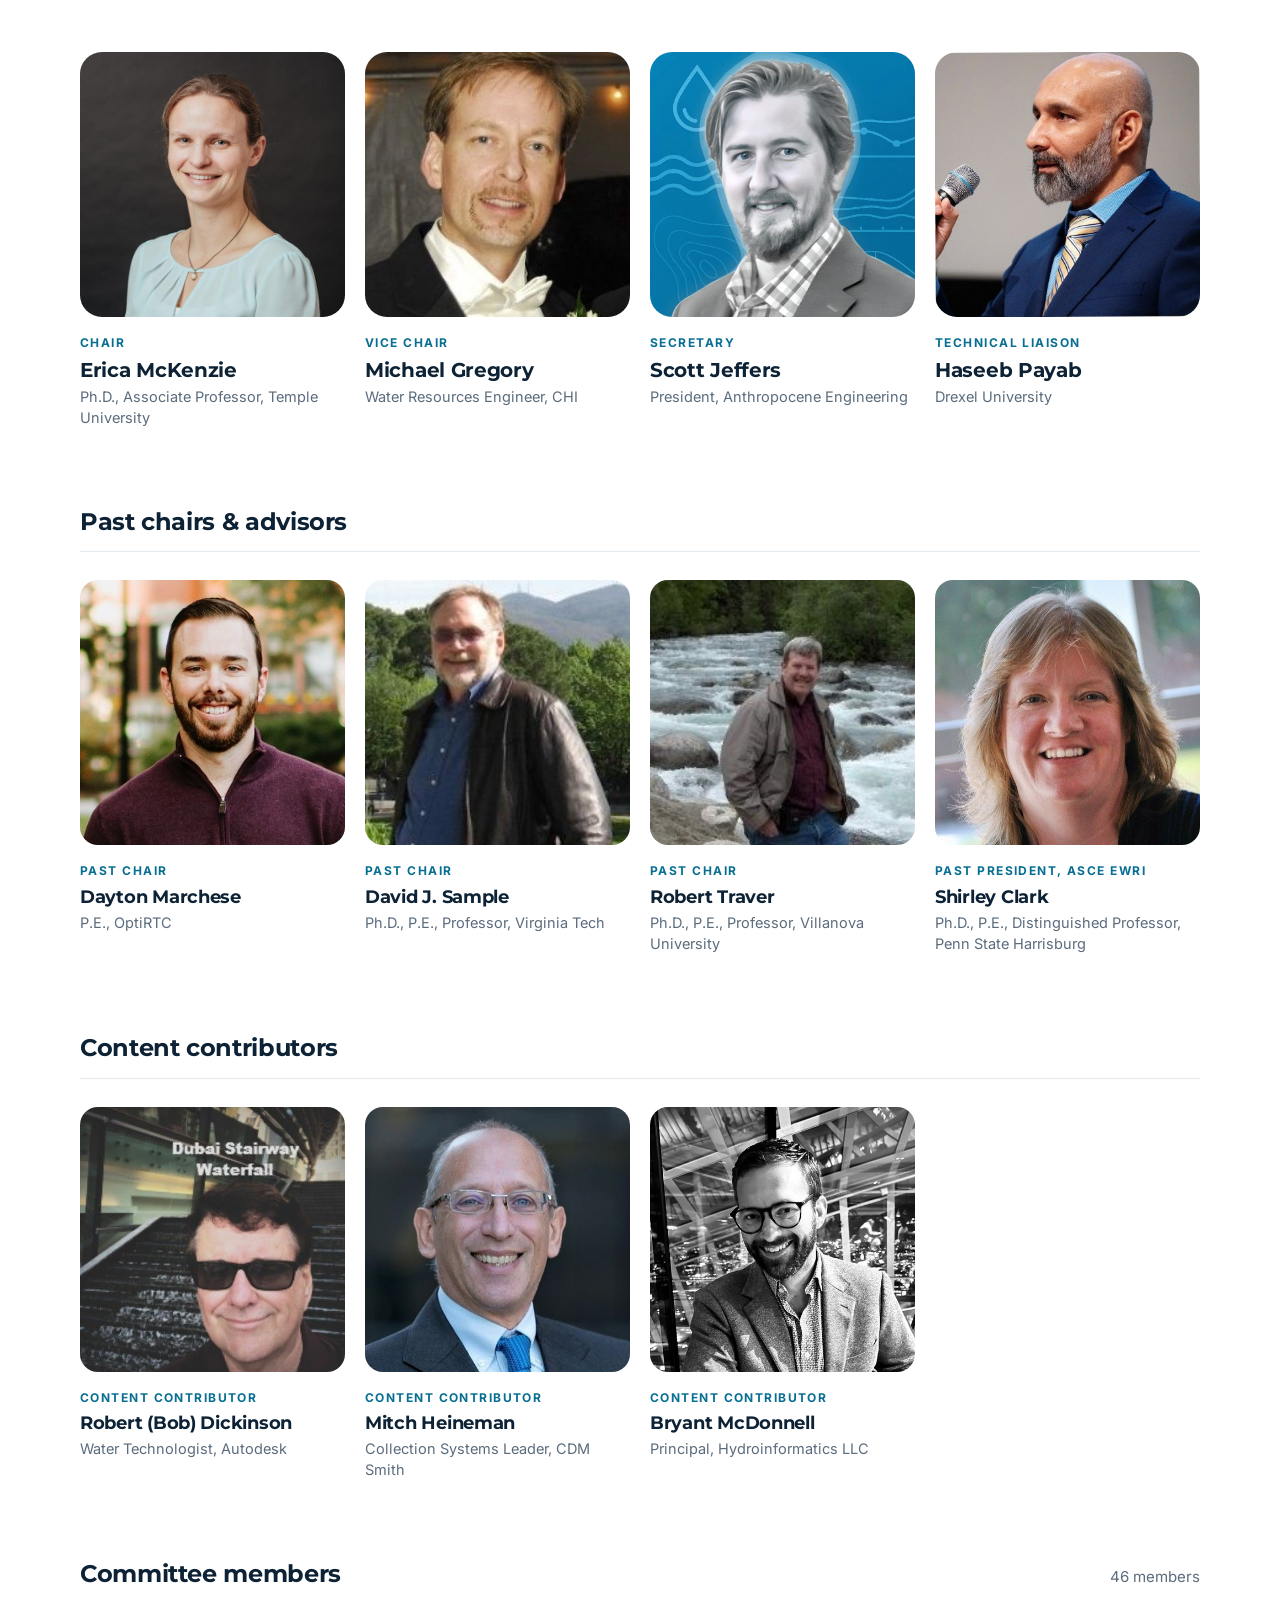
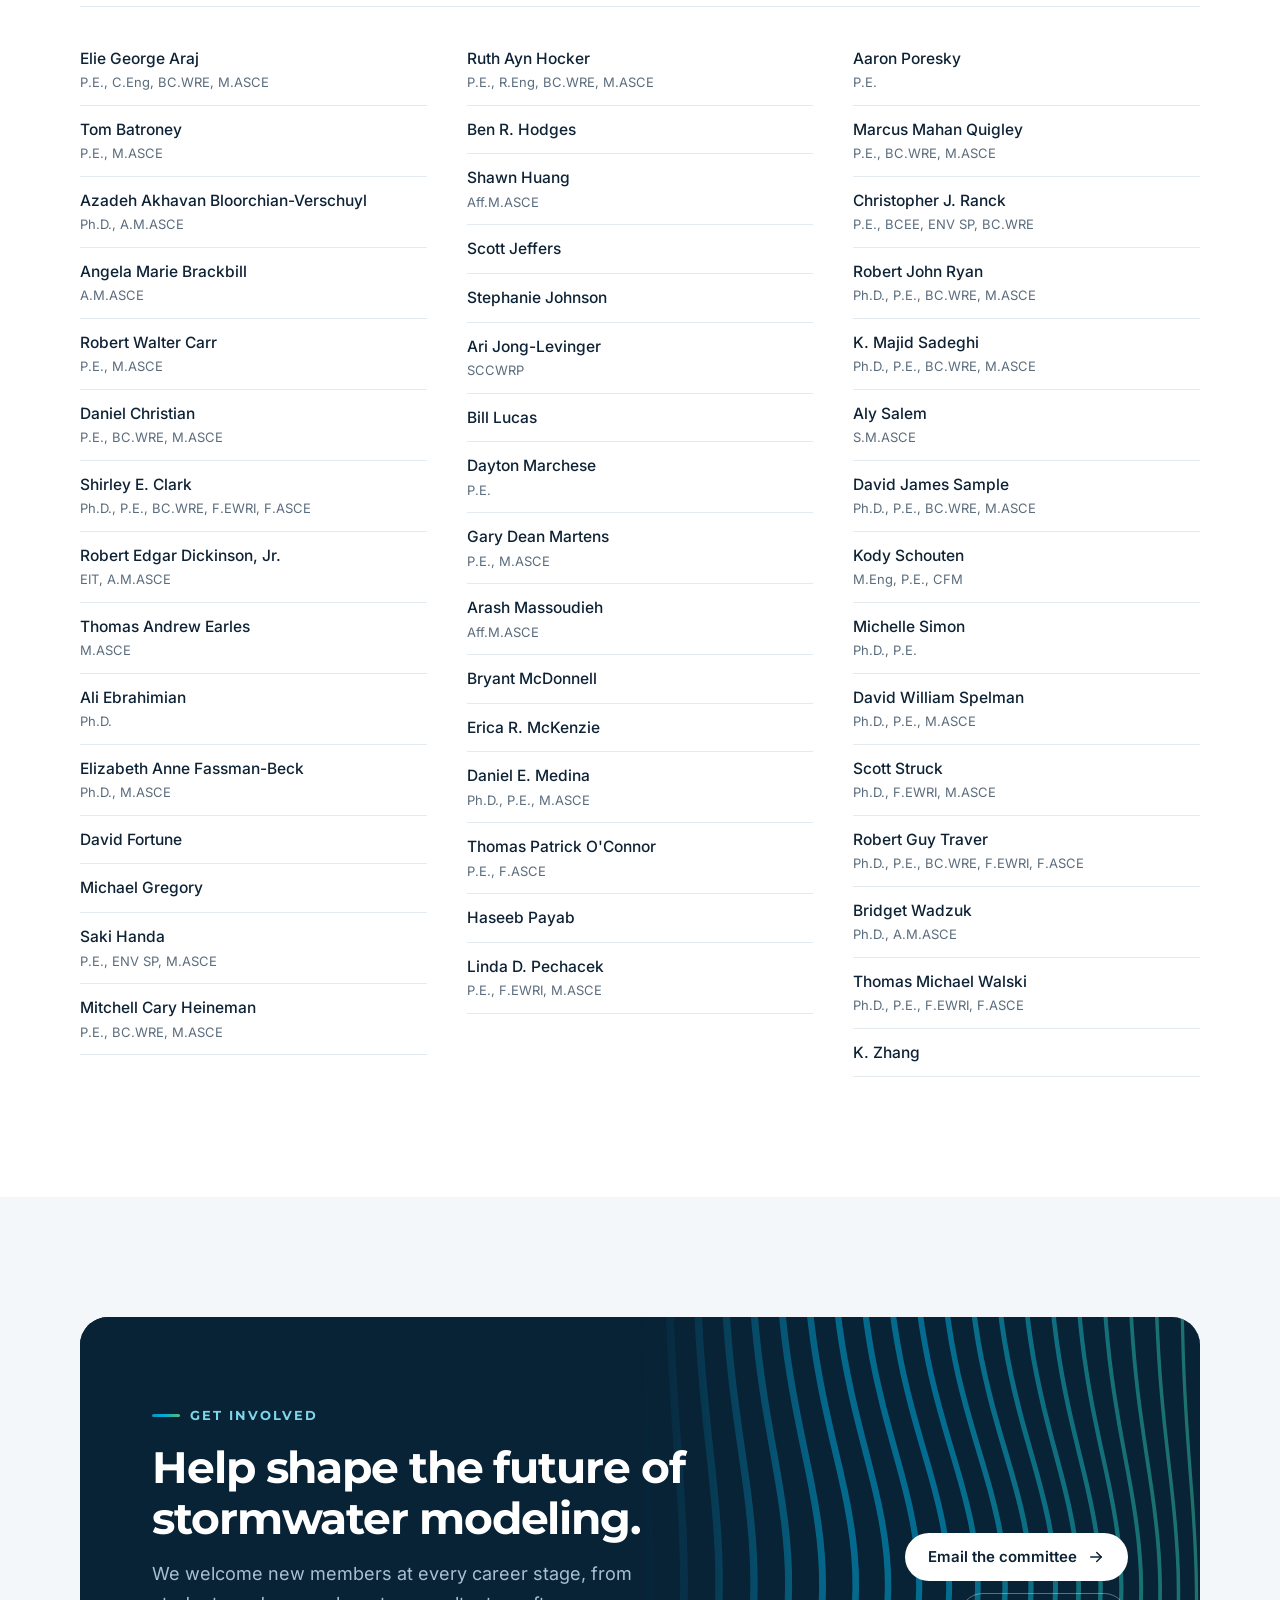
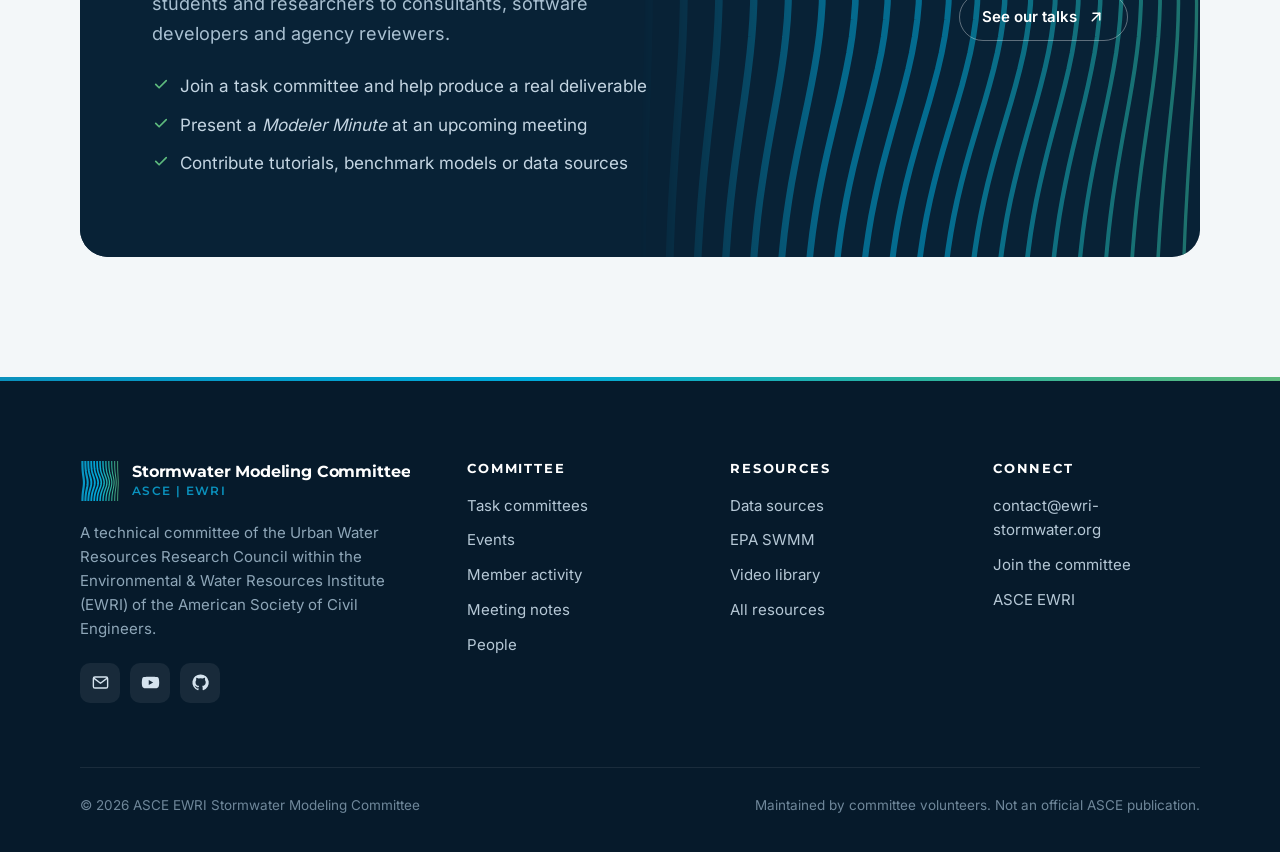
==== commit 8e8df440: "Add Nov 19, 2026 meeting notes; update upcoming events for 2027 Co-Authored-By: Claude Opus 5.5 <nor" ====
--- a/index.html
+++ b/index.html
@@ -24,7 +24,7 @@
 
   <link rel="preload" href="assets/fonts/montserrat-latin-700-normal.woff2" as="font" type="font/woff2" crossorigin>
   <link rel="preload" href="assets/fonts/inter-latin-400-normal.woff2" as="font" type="font/woff2" crossorigin>
-  <link rel="stylesheet" href="assets/site.css?v=20261119d">
+  <link rel="stylesheet" href="assets/site.css?v=20261119e">
   <script defer src="assets/site.js?v=20261119"></script>
   <script defer src="assets/wall.js?v=20261119"></script>
 </head>
@@ -310,7 +310,7 @@
         <article class="event reveal">
           <div class="event-date"><span class="m">Feb 2027</span><span class="d">24 – 26</span></div>
           <div>
-            <h3>International Conference on Water Management Modeling (ICWMM)</h3>
+            <h3>60th International Conference on Water Management Modeling (ICWMM)</h3>
             <div class="event-meta"><span><svg class="icon" aria-hidden="true"><use href="assets/icons.svg#i-pin"></use></svg>Toronto, Ontario</span><span><svg class="icon" aria-hidden="true"><use href="assets/icons.svg#i-globe"></use></svg>icwmm.org</span></div>
             
           </div>
@@ -321,21 +321,48 @@
           <div>
             <h3>ASCE2027: The Infrastructure & Engineering Experience</h3>
             <div class="event-meta"><span><svg class="icon" aria-hidden="true"><use href="assets/icons.svg#i-pin"></use></svg>Philadelphia, Pennsylvania</span><span><svg class="icon" aria-hidden="true"><use href="assets/icons.svg#i-globe"></use></svg>experience.asce.org</span></div>
-            <span class="event-note"><svg class="icon" aria-hidden="true"><use href="assets/icons.svg#i-check"></use></svg>Home of the 2027 EWRI Congress</span>
+            <span class="event-note"><svg class="icon" aria-hidden="true"><use href="assets/icons.svg#i-check"></use></svg>Includes the 2027 EWRI Congress · committee hybrid meeting</span>
           </div>
           <a class="btn btn-ghost-light btn-sm" href="https://experience.asce.org/" target="_blank" rel="noopener">Event site <svg class="icon" aria-hidden="true"><use href="assets/icons.svg#i-external"></use></svg></a>
+        </article>
+        <article class="event reveal">
+          <div class="event-date"><span class="m">May 2027</span><span class="d">23 – 26</span></div>
+          <div>
+            <h3>ASFPM Annual National Conference</h3>
+            <div class="event-meta"><span><svg class="icon" aria-hidden="true"><use href="assets/icons.svg#i-pin"></use></svg>Pittsburgh, Pennsylvania</span><span><svg class="icon" aria-hidden="true"><use href="assets/icons.svg#i-globe"></use></svg>floods.org</span></div>
+            
+          </div>
+          <a class="btn btn-ghost-light btn-sm" href="https://www.floods.org/conference/" target="_blank" rel="noopener">Event site <svg class="icon" aria-hidden="true"><use href="assets/icons.svg#i-external"></use></svg></a>
         </article>
         <article class="event reveal">
           <div class="event-date"><span class="m">Jun 2027</span><span class="d">6 – 11</span></div>
           <div>
             <h3>17th International Conference on Urban Drainage (ICUD)</h3>
-            <div class="event-meta"><span><svg class="icon" aria-hidden="true"><use href="assets/icons.svg#i-pin"></use></svg>Ningbo, China</span><span><svg class="icon" aria-hidden="true"><use href="assets/icons.svg#i-globe"></use></svg>iahr.org</span></div>
+            <div class="event-meta"><span><svg class="icon" aria-hidden="true"><use href="assets/icons.svg#i-pin"></use></svg>Ningbo, China</span><span><svg class="icon" aria-hidden="true"><use href="assets/icons.svg#i-globe"></use></svg>icud2027.cn</span></div>
             
           </div>
-          <a class="btn btn-ghost-light btn-sm" href="https://www.iahr.org/index/detail/2402" target="_blank" rel="noopener">Event site <svg class="icon" aria-hidden="true"><use href="assets/icons.svg#i-external"></use></svg></a>
-        </article>
-      </div>
-      <p class="past-events reveal"><strong>Recently:</strong> 59th ICWMM, Toronto (Feb 2026) · International LID Conference, Jacksonville (Mar 2026) · EWRI Congress, Mobile, AL (Apr 2026), including our special session “The Open SWMM Initiative” and the “Modeling Momentum” SWMM &amp; EPANET workshop · Watershed Management Conference (Aug 2026).</p>
+          <a class="btn btn-ghost-light btn-sm" href="https://www.icud2027.cn/" target="_blank" rel="noopener">Event site <svg class="icon" aria-hidden="true"><use href="assets/icons.svg#i-external"></use></svg></a>
+        </article>
+        <article class="event reveal">
+          <div class="event-date"><span class="m">Aug 2027</span><span class="d">8 – 11</span></div>
+          <div>
+            <h3>EWRI Modeling Confluence</h3>
+            <div class="event-meta"><span><svg class="icon" aria-hidden="true"><use href="assets/icons.svg#i-pin"></use></svg>ASCE Headquarters, Reston, Virginia</span><span><svg class="icon" aria-hidden="true"><use href="assets/icons.svg#i-globe"></use></svg>modelingcon.asce.org</span></div>
+            <span class="event-note"><svg class="icon" aria-hidden="true"><use href="assets/icons.svg#i-check"></use></svg>Abstracts due December 9, 2026 · committee hybrid meeting</span>
+          </div>
+          <a class="btn btn-ghost-light btn-sm" href="https://modelingcon.asce.org/call-abstracts" target="_blank" rel="noopener">Event site <svg class="icon" aria-hidden="true"><use href="assets/icons.svg#i-external"></use></svg></a>
+        </article>
+        <article class="event reveal">
+          <div class="event-date"><span class="m">Aug 2027</span><span class="d">24 – 26</span></div>
+          <div>
+            <h3>StormCon 2027</h3>
+            <div class="event-meta"><span><svg class="icon" aria-hidden="true"><use href="assets/icons.svg#i-pin"></use></svg>Reno, Nevada</span><span><svg class="icon" aria-hidden="true"><use href="assets/icons.svg#i-globe"></use></svg>stormcon.com</span></div>
+            
+          </div>
+          <a class="btn btn-ghost-light btn-sm" href="https://www.stormcon.com/2027" target="_blank" rel="noopener">Event site <svg class="icon" aria-hidden="true"><use href="assets/icons.svg#i-external"></use></svg></a>
+        </article>
+      </div>
+      <p class="past-events reveal"><strong>Recently (2026):</strong> 59th ICWMM, Toronto · International LID Conference, Jacksonville · EWRI Congress, Mobile, AL, with our “Modeling Momentum” SWMM &amp; EPANET workshop · 12th Novatech, Lyon · Watershed Management, Reston · StormCon, Minneapolis · WEFTEC, New Orleans · Villanova Urban Stormwater Partnership Symposium, Philadelphia (about 300 attendees) · AWRA Water Resources Conference, Philadelphia.</p>
     </div>
   </section>
 
@@ -367,6 +394,14 @@
         <p>Summaries, decisions and action items from our committee meetings, prepared with AI assistance.</p>
       </div>
       <div class="notes-list">
+        <a class="note-row reveal" href="MeetingNotes/2026-11-19-meeting-notes.html">
+          <span class="note-date"><small>Nov</small><b>19</b></span>
+          <span>
+            <h3>Committee meeting · November 19, 2026</h3>
+            <p>SWMM6 and the Opportunity Fund, vendor-neutral model benchmarking, ASCE AI RACE, and a Modeler Minute on urban flooding in Baltimore.</p>
+          </span>
+          <span class="go"><svg class="icon" aria-hidden="true"><use href="assets/icons.svg#i-arrow-right"></use></svg></span>
+        </a>
         <a class="note-row reveal" href="MeetingNotes/2026-04-28-meeting-notes.html">
           <span class="note-date"><small>Apr</small><b>28</b></span>
           <span>
--- a/assets/site.css
+++ b/assets/site.css
@@ -548,3 +548,7 @@
 .resource .ext { margin-top: 2px; }
 .resource-logo.has-img.full { padding: 0; background: #000; border-color: #000; }
 .resource-logo.has-img.full img { object-fit: cover; }
+.slides { margin: 24px 0 8px; display: grid; gap: 12px; grid-template-columns: 1fr 1fr; }
+.slides img { width: 100%; border-radius: 10px; border: 1px solid var(--line); box-shadow: var(--shadow-sm); }
+.slides figcaption { grid-column: 1 / -1; font-size: 14px; color: var(--muted); }
+@media (max-width: 600px) { .slides, .flyer { grid-template-columns: 1fr; } }
